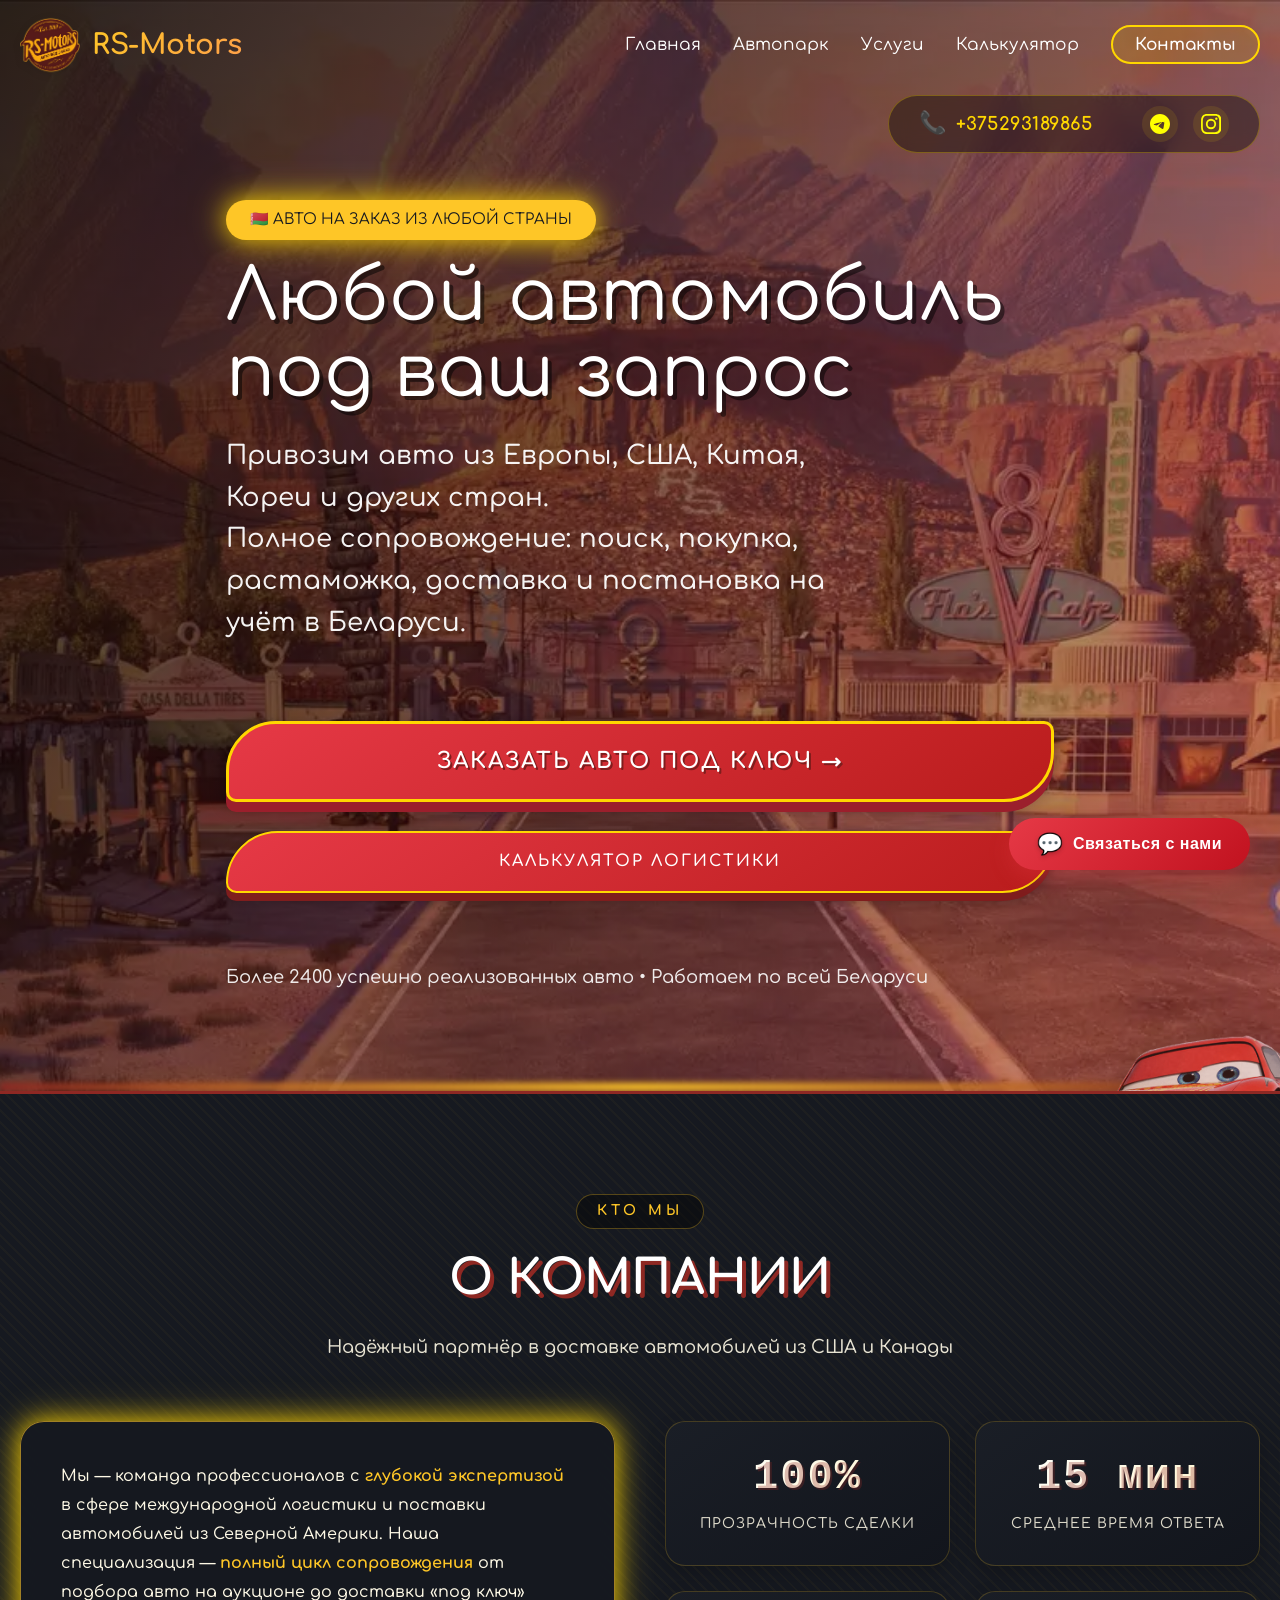
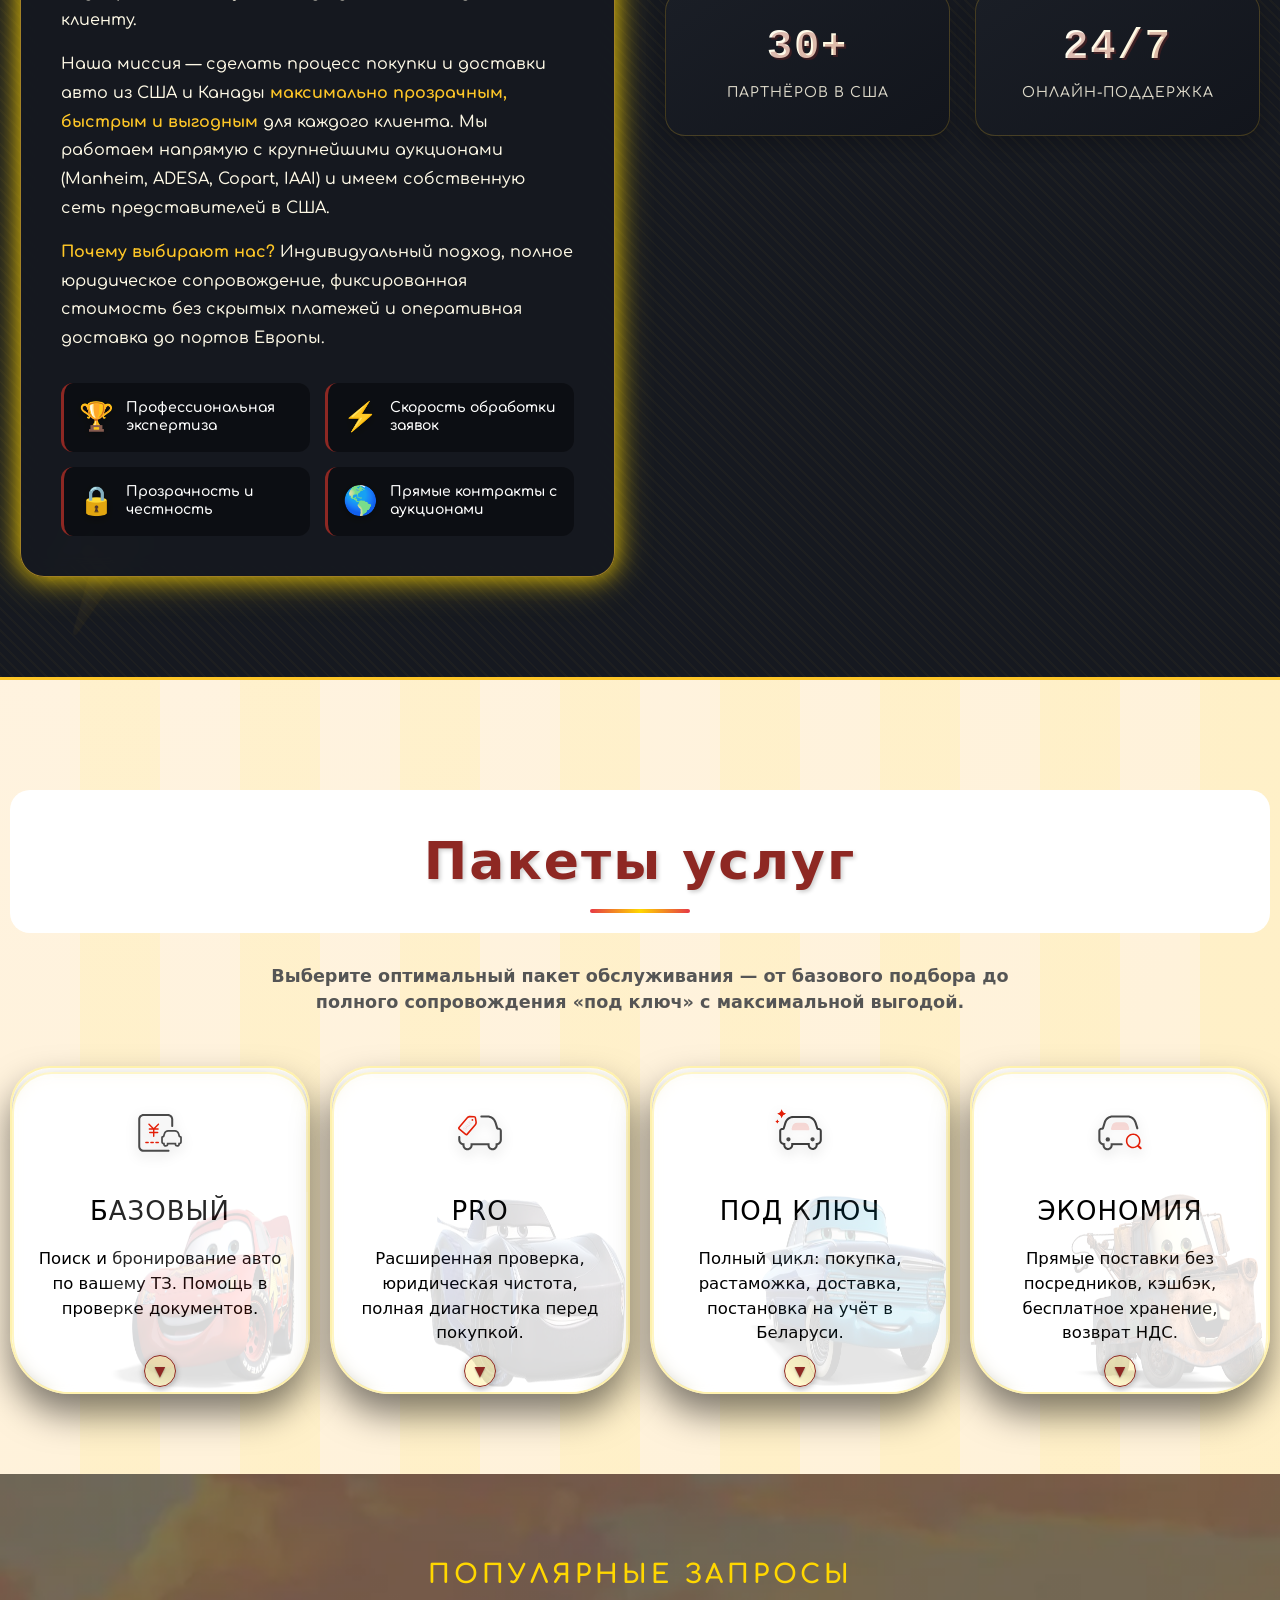
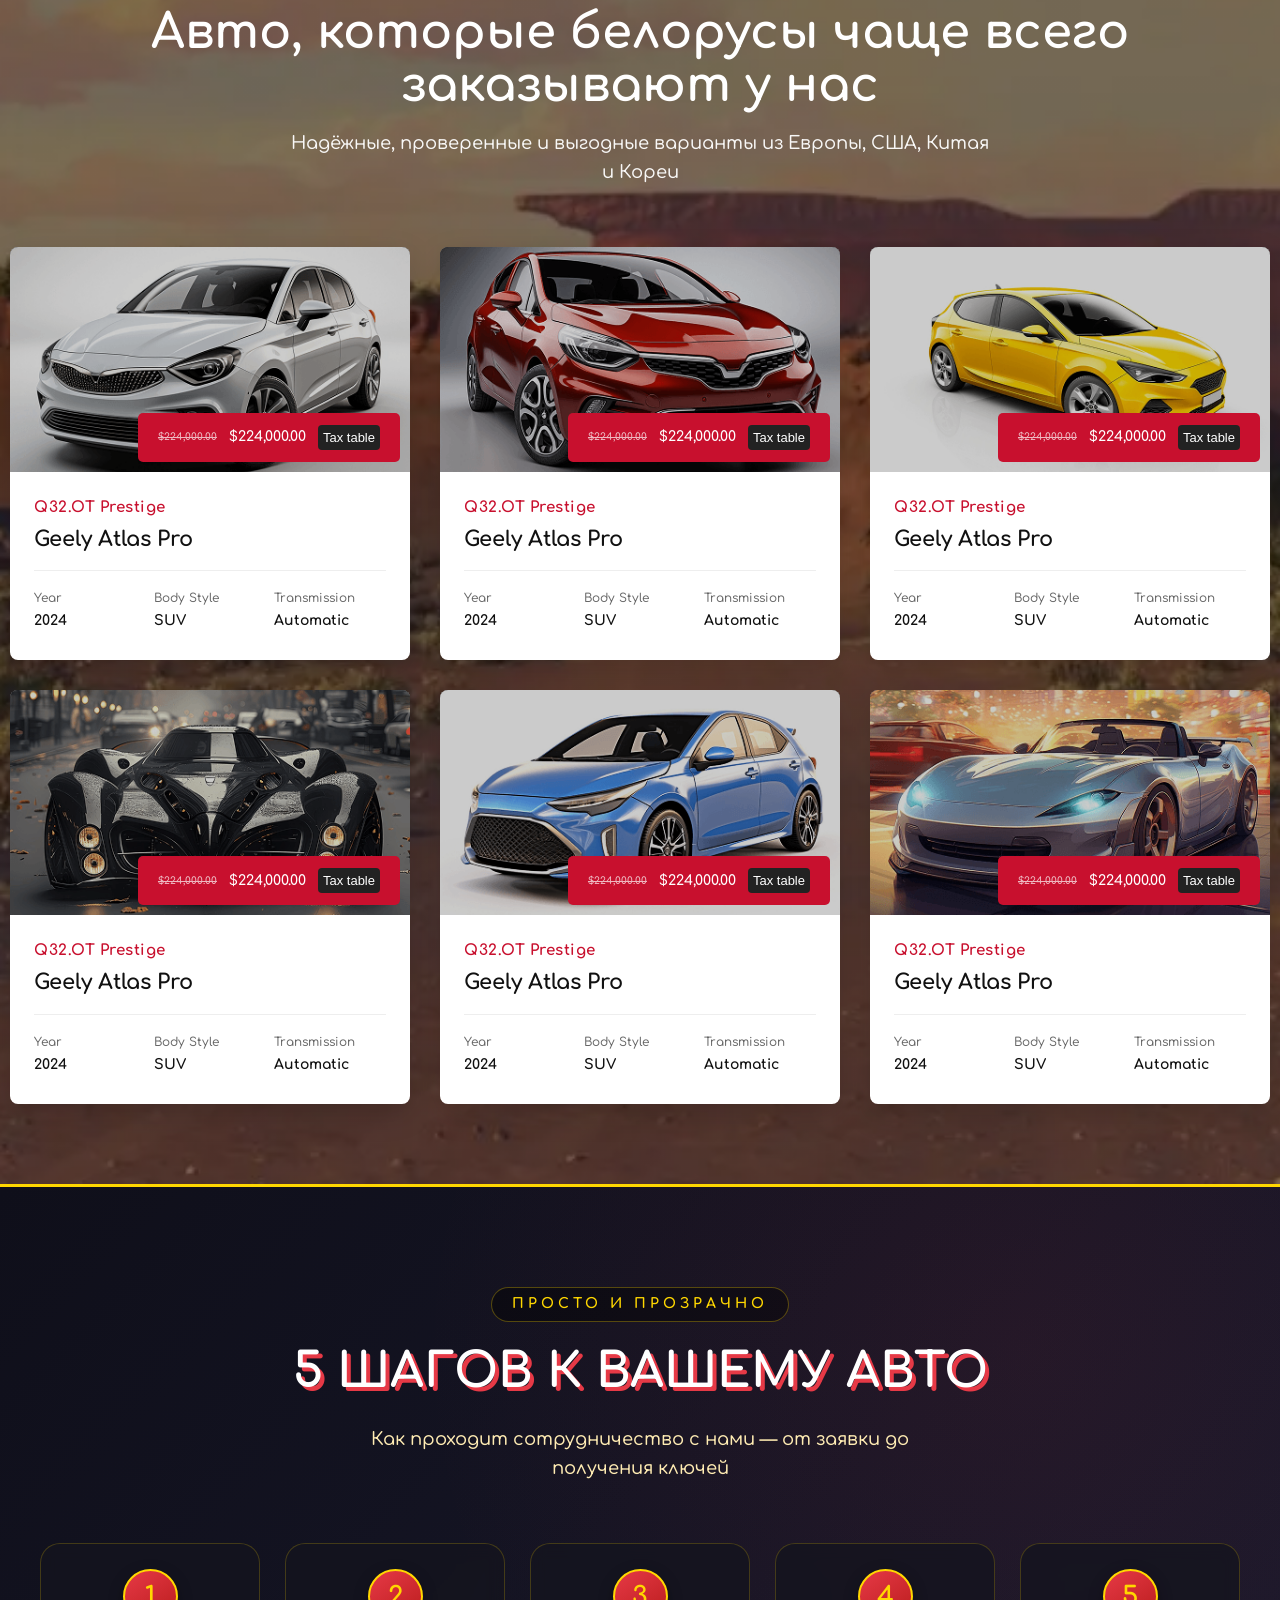
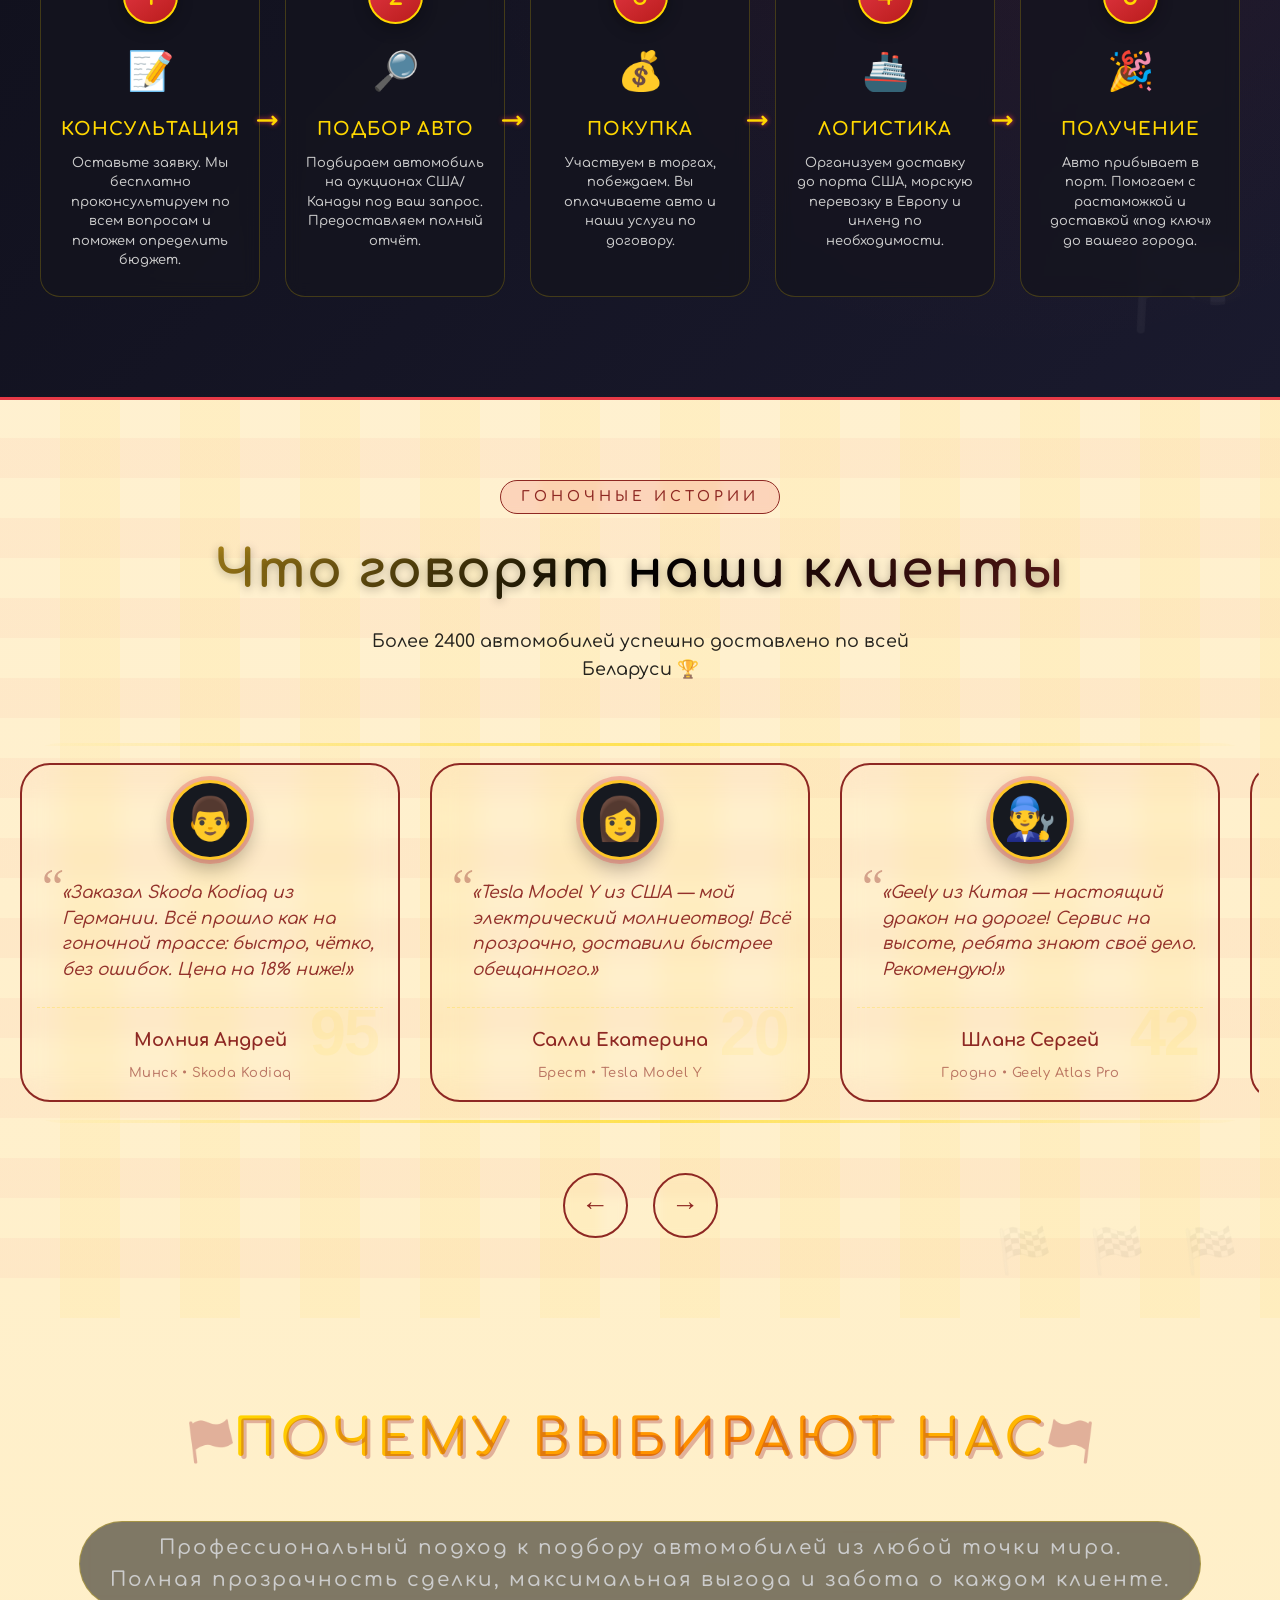
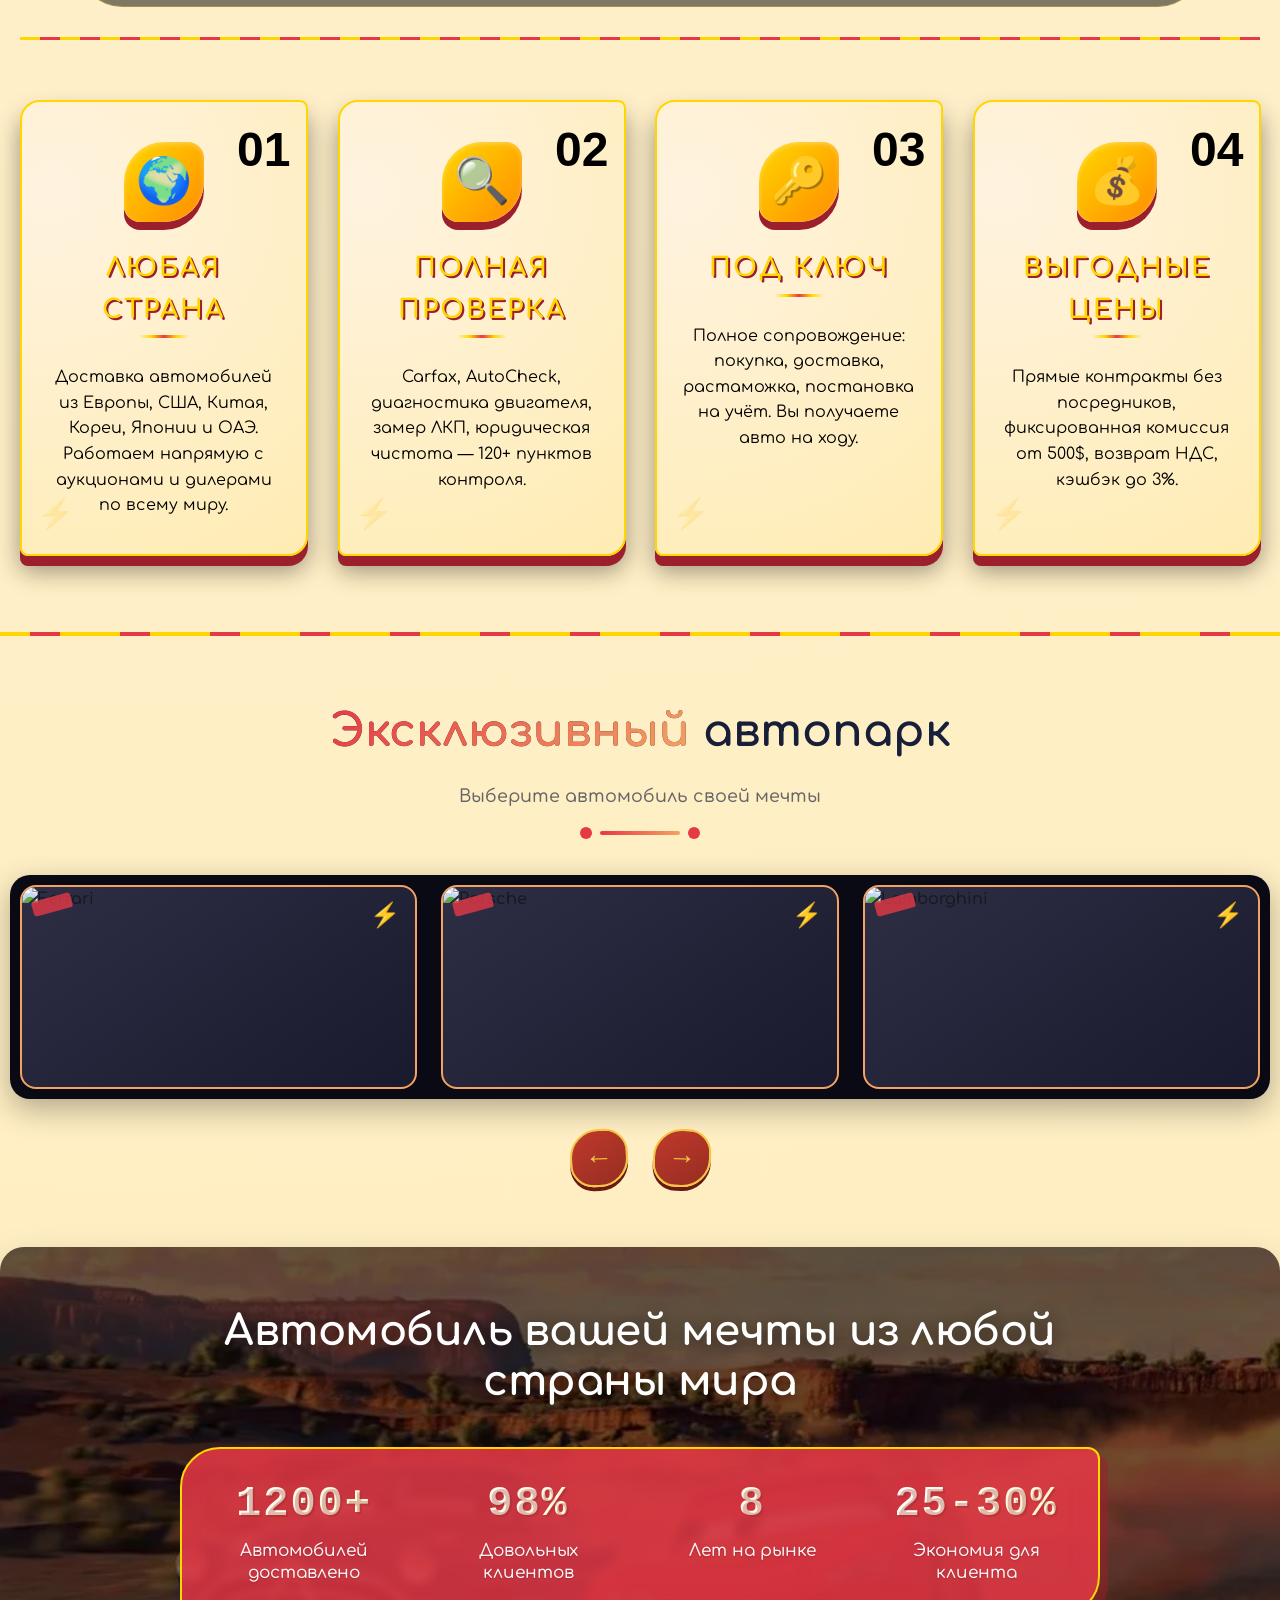
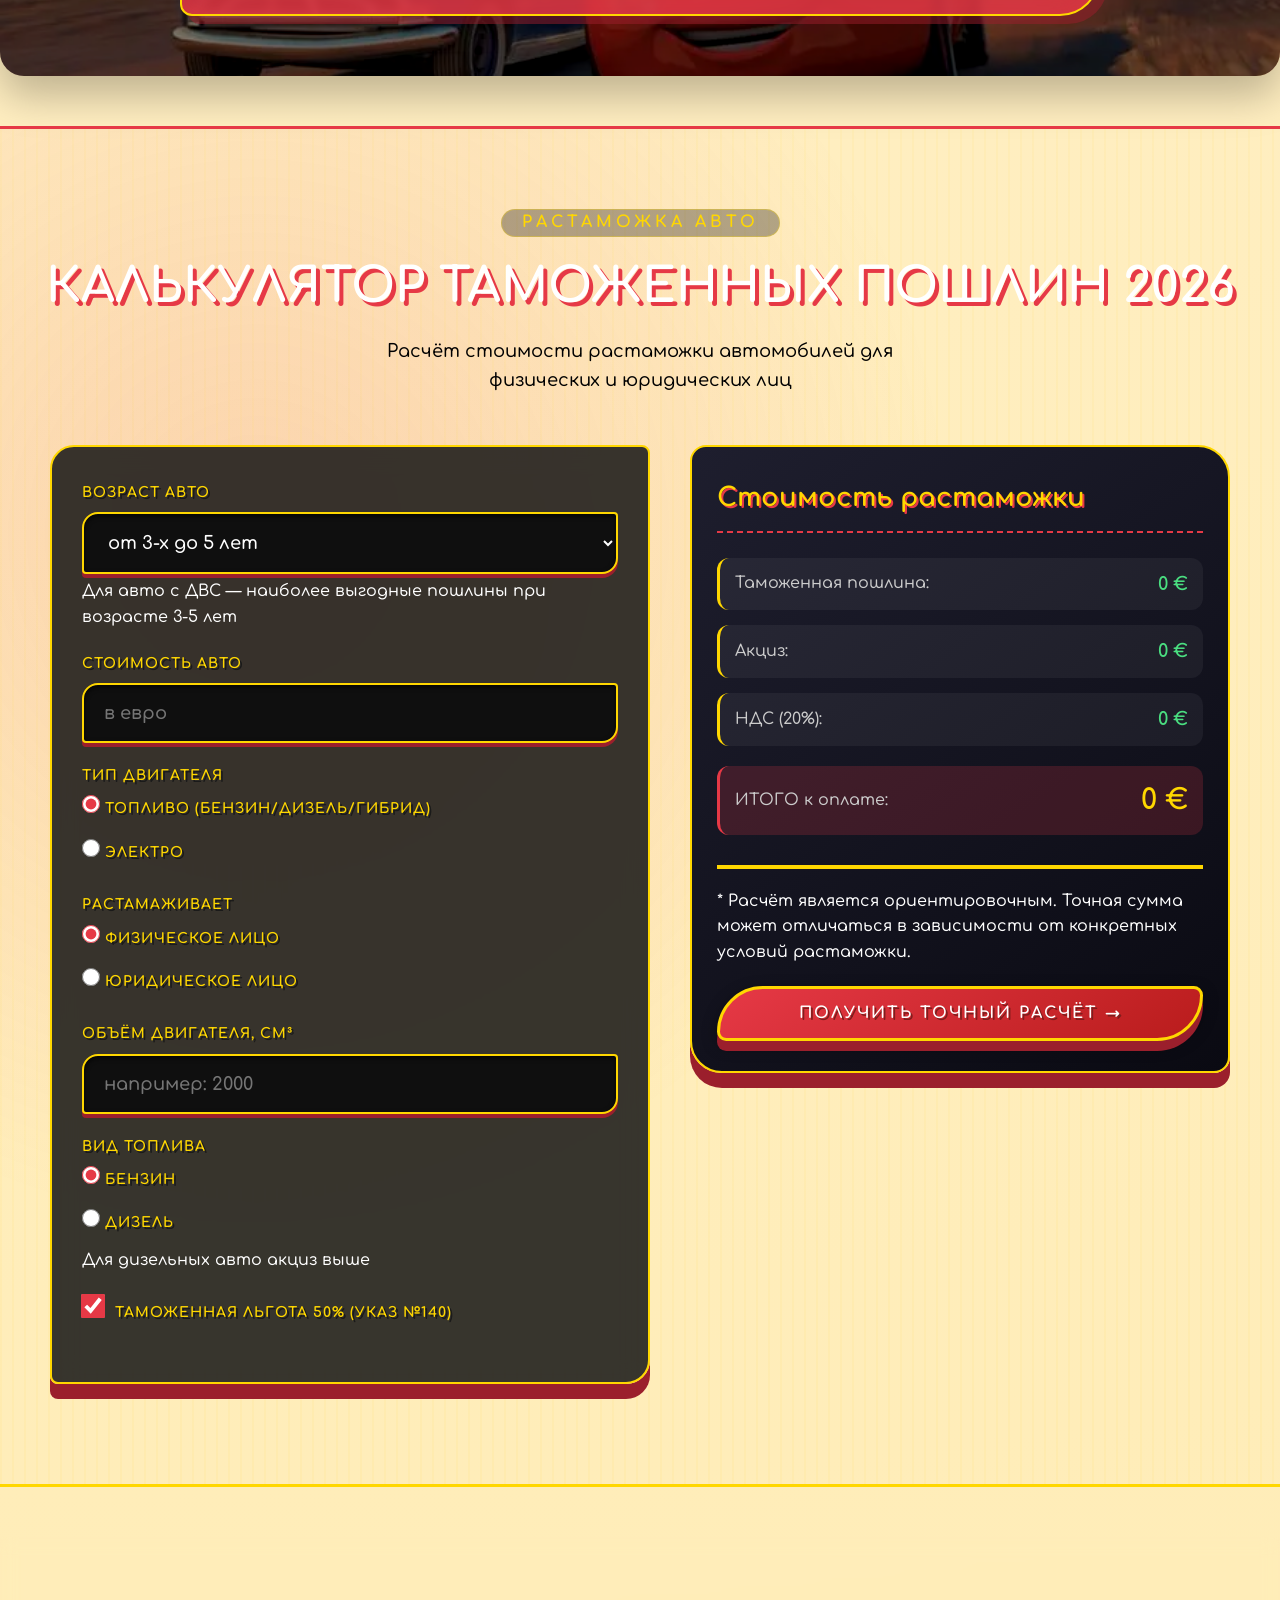
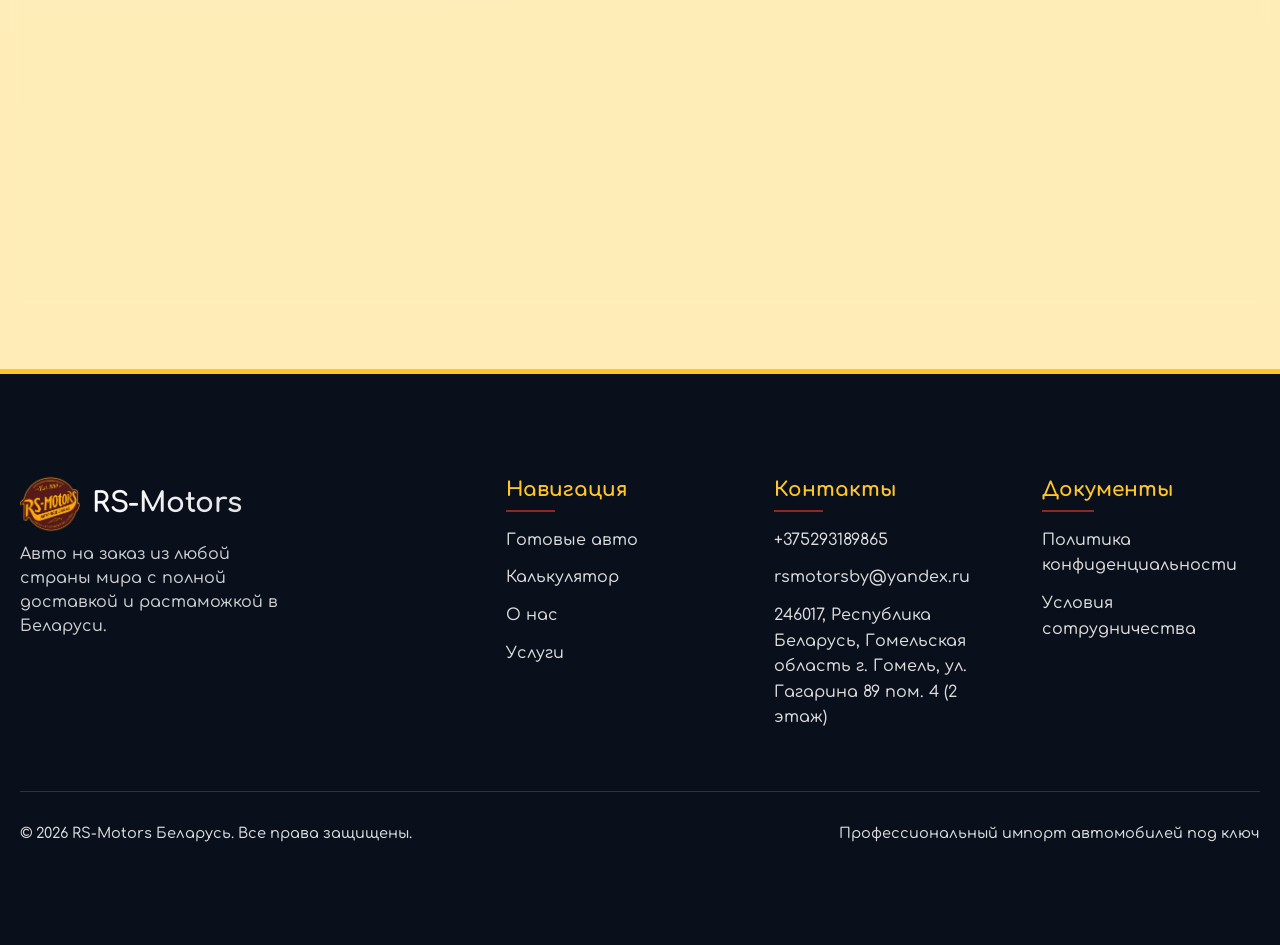
==== index.html @ 19ef6d8e "upload .html upload .html" ====
<!DOCTYPE html>
<html lang="ru">
  <head>
    <meta charset="UTF-8" />
    <meta name="viewport" content="width=device-width, initial-scale=1.0" />
    <meta
      name="description"
      content="RS-Motors — авто на заказ из Европы, США, Китая и Кореи. Любые модели и комплектации под ключ в Беларуси. Растаможка, доставка, честные цены."
    />
    <meta
      name="keywords"
      content="авто на заказ Беларусь, купить авто из Европы, авто из США в Минске, растаможка авто РБ, новые авто под заказ, Geely, Skoda, Tesla, BMW, Mercedes, доставка авто Беларусь"
    />
    <meta name="robots" content="index, follow" />
    <meta
      property="og:title"
      content="RS-Motors — Авто на заказ из любой страны • Беларусь"
    />
    <meta
      property="og:description"
      content="Подберём и привезём любой автомобиль под ключ. Европа, США, Китай, Корея. Полное сопровождение: поиск, покупка, растаможка, доставка по всей Беларуси."
    />
    <meta property="og:type" content="website" />
    <meta name="color-scheme" content="only light" />
    <link type="image/x-icon" href="image/favicon.ico" rel="icon" />

    <!-- ШРИФТЫ -->
    <link rel="preconnect" href="https://fonts.googleapis.com" />
    <link rel="preconnect" href="https://fonts.gstatic.com" crossorigin />
    <!-- Асинхронная загрузка шрифтов -->
    <link
      href="https://fonts.googleapis.com/css2?family=Comfortaa:wght@300;400;500;600;700&display=swap"
      rel="stylesheet"
      media="print"
      onload="this.media='all'; this.onload=null;"
    />
    <noscript>
      <link
        href="https://fonts.googleapis.com/css2?family=Comfortaa:wght@300;400;500;600;700&display=swap"
        rel="stylesheet"
      />
    </noscript>

    <!-- Preload критических изображений -->
    <link rel="preload" as="image" href="image/bg1.webp" fetchpriority="high" />
    <link
      rel="preload"
      as="image"
      href="image/multi-car.png"
      fetchpriority="high"
    />

    <link rel="stylesheet" href="style.css" />

    <title>RS-Motors — Авто на заказ из Европы, США, Китая • Беларусь</title>
  </head>
  <body>
    <!-- ==================== HEADER ==================== -->
    <header class="home-header">
      <div class="home-header__container">
        <!-- Верхняя строка: логотип слева, бургер справа -->
        <div class="home-header-top">
          <a href="index.html" class="home-logo">
            <img src="image/logo.png" alt="logo" />
            <span class="home-logo__text">RS-Motors</span>
          </a>
          <div
            class="home-burger"
            id="home-burger-toggle"
            aria-label="Открыть меню"
            role="button"
          >
            <span class="home-burger__line"></span>
            <span class="home-burger__line"></span>
            <span class="home-burger__line"></span>
          </div>
          <!-- Навигация (мобильное меню) -->
          <nav class="home-nav" id="home-nav-menu">
            <ul class="home-nav__list">
              <li><a href="index.html" class="home-nav__link">Главная</a></li>
              <li>
                <a href="index.html#inventory" class="home-nav__link"
                  >Автопарк</a
                >
              </li>
              <li>
                <a href="index.html#service" class="home-nav__link">Услуги</a>
              </li>
              <li>
                <a href="index.html#calculator" class="home-nav__link"
                  >Калькулятор</a
                >
              </li>
              <li>
                <a href="index.html#contact" class="home-nav__link">Контакты</a>
              </li>
            </ul>
            <!-- Мобильная версия контактов (дублируется внутри меню) -->
            <div class="mobile-contacts-block" style="display: none"></div>
          </nav>
        </div>

        <!-- Блок контактов снизу по центру (на мобилках) -->
        <div class="header-contacts">
          <a href="tel:+375293189865" class="contact-phone">
            <span class="phone-icon">📞</span>
            <span class="phone-number">+375293189865</span>
          </a>
          <div class="contacts-divider"></div>
          <div class="social-links">
            <a
              href="https://t.me/rsmotorsinfo"
              target="_blank"
              class="social-icon-link"
            >
              <svg
                class="social-icon"
                width="20"
                height="20"
                viewBox="0 0 24 24"
                fill="none"
                xmlns="http://www.w3.org/2000/svg"
              >
                <path
                  d="M12 0C5.373 0 0 5.373 0 12s5.373 12 12 12 12-5.373 12-12S18.627 0 12 0zm5.562 8.161c-.18 1.897-.962 6.502-1.359 8.627-.168.9-.5 1.201-.82 1.23-.697.065-1.226-.461-1.901-.904-1.056-.694-1.653-1.126-2.678-1.804-1.185-.784-.417-1.215.259-1.92.177-.184 3.248-2.977 3.307-3.23.007-.032.014-.15-.056-.213-.07-.063-.174-.041-.249-.024-.106.024-1.793 1.14-5.062 3.345-.479.329-.913.489-1.302.48-.428-.009-1.252-.242-1.865-.441-.751-.244-1.349-.373-1.297-.787.027-.216.324-.437.891-.663 1.733-.755 4.532-1.567 7.363-2.103 2.355-.445 3.163-.28 3.7.021.436.244.566.675.517 1.111z"
                  fill="yellow"
                />
              </svg>
            </a>
            <a
              href="https://www.instagram.com/rsmotors.by?igsh=MTBqbjR6OTczYzV2aw=="
              target="_blank"
              class="social-icon-link"
            >
              <svg
                class="social-icon"
                width="20"
                height="20"
                viewBox="0 0 24 24"
                fill="none"
                xmlns="http://www.w3.org/2000/svg"
              >
                <path
                  d="M12 2.163c3.204 0 3.584.012 4.85.07 1.366.062 2.633.336 3.608 1.311.975.975 1.249 2.242 1.311 3.608.058 1.266.07 1.646.07 4.85s-.012 3.584-.07 4.85c-.062 1.366-.336 2.633-1.311 3.608-.975.975-2.242 1.249-3.608 1.311-1.266.058-1.646.07-4.85.07s-3.584-.012-4.85-.07c-1.366-.062-2.633-.336-3.608-1.311-.975-.975-1.249-2.242-1.311-3.608-.058-1.266-.07-1.646-.07-4.85s.012-3.584.07-4.85c.062-1.366.336-2.633 1.311-3.608.975-.975 2.242-1.249 3.608-1.311 1.266-.058 1.646-.07 4.85-.07zM12 0C8.741 0 8.332.014 7.052.072 5.197.157 3.548.588 2.197 1.939.646 3.49.214 5.396.13 7.502.072 8.782.058 9.191.058 12s.014 3.218.072 4.498c.084 2.106.516 4.012 2.067 5.563 1.649 1.649 3.553 2.081 5.659 2.165 1.28.058 1.689.072 4.502.072s3.222-.014 4.502-.072c2.106-.084 4.01-.516 5.559-2.067 1.649-1.649 2.081-3.553 2.165-5.659.058-1.28.072-1.689.072-4.502s-.014-3.222-.072-4.502c-.084-2.106-.516-4.01-2.067-5.559C21.009.645 19.105.213 16.999.129 15.719.071 15.31.057 12.001.057zM12 5.838a6.162 6.162 0 100 12.324 6.162 6.162 0 000-12.324zM12 16a4 4 0 110-8 4 4 0 010 8zm6.406-11.845a1.44 1.44 0 100 2.881 1.44 1.44 0 000-2.881z"
                  fill="yellow"
                />
              </svg>
            </a>
          </div>
        </div>
      </div>
    </header>

    <main>
      <!-- ==================== HERO ==================== -->
      <section class="home-hero">
        <div class="home-hero__container">
          <div class="home-hero__badge">🇧🇾 АВТО НА ЗАКАЗ ИЗ ЛЮБОЙ СТРАНЫ</div>
          <h1 class="home-hero__title">Любой автомобиль<br />под ваш запрос</h1>
          <p class="home-hero__subtitle">
            Привозим авто из Европы, США, Китая, Кореи и других стран.<br />
            Полное сопровождение: поиск, покупка, растаможка, доставка и
            постановка на учёт в Беларуси.
          </p>
          <a href="/#contact" class="home-hero__cta">
            ЗАКАЗАТЬ АВТО ПОД КЛЮЧ
            <span>→</span>
          </a>
          <a href="calc.html" class="calculator-link-btn">
            <span class="btn-text">КАЛЬКУЛЯТОР ЛОГИСТИКИ</span>
          </a>
          <p class="home-hero__note">
            Более 2400 успешно реализованных авто • Работаем по всей Беларуси
          </p>
        </div>

        <!-- Картинка с машинками в правом нижнем углу -->
        <img
          loading="lazy"
          src="image/multi-car.png"
          alt="Автомобили под заказ"
          class="home-hero__car-image"
        />
      </section>

      <!-- ==================== СЕКЦИЯ "О НАС" ==================== -->
      <section class="about-section">
        <div class="about__container">
          <div class="about__header">
            <div class="about__pretitle">КТО МЫ</div>
            <h2>О компании</h2>
            <p>Надёжный партнёр в доставке автомобилей из США и Канады</p>
          </div>

          <div class="about__grid">
            <div class="about__content">
              <div class="about__text">
                <p>
                  Мы — команда профессионалов с
                  <strong>глубокой экспертизой</strong> в сфере международной
                  логистики и поставки автомобилей из Северной Америки. Наша
                  специализация — <strong>полный цикл сопровождения</strong> от
                  подбора авто на аукционе до доставки «под ключ» клиенту.
                </p>
                <p>
                  Наша миссия — сделать процесс покупки и доставки авто из США и
                  Канады
                  <strong>максимально прозрачным, быстрым и выгодным</strong>
                  для каждого клиента. Мы работаем напрямую с крупнейшими
                  аукционами (Manheim, ADESA, Copart, IAAI) и имеем собственную
                  сеть представителей в США.
                </p>
                <p>
                  <strong>Почему выбирают нас?</strong> Индивидуальный подход,
                  полное юридическое сопровождение, фиксированная стоимость без
                  скрытых платежей и оперативная доставка до портов Европы.
                </p>
              </div>
              <div class="about__features">
                <div class="feature-item">
                  <span class="feature-icon">🏆</span>
                  <span class="feature-text">Профессиональная экспертиза</span>
                </div>
                <div class="feature-item">
                  <span class="feature-icon">⚡</span>
                  <span class="feature-text">Скорость обработки заявок</span>
                </div>
                <div class="feature-item">
                  <span class="feature-icon">🔒</span>
                  <span class="feature-text">Прозрачность и честность</span>
                </div>
                <div class="feature-item">
                  <span class="feature-icon">🌎</span>
                  <span class="feature-text"
                    >Прямые контракты с аукционами</span
                  >
                </div>
              </div>
            </div>

            <div class="about__stats">
              <div class="stat-card">
                <div class="stat-number">100%</div>
                <div class="stat-label">Прозрачность сделки</div>
              </div>
              <div class="stat-card">
                <div class="stat-number">15 мин</div>
                <div class="stat-label">Среднее время ответа</div>
              </div>
              <div class="stat-card">
                <div class="stat-number">30+</div>
                <div class="stat-label">Партнёров в США</div>
              </div>
              <div class="stat-card">
                <div class="stat-number">24/7</div>
                <div class="stat-label">Онлайн-поддержка</div>
              </div>
            </div>
          </div>
        </div>
      </section>

      <!-- ==================== WHY (SERVICES) - Аккордеон ==================== -->
      <section class="home-why" id="services">
        <div class="home-why__container">
          <h2 class="home-why__heading">
            <span>Пакеты услуг</span>
          </h2>
          <p class="home-why__subtitle">
            Выберите оптимальный пакет обслуживания — от базового подбора до
            полного сопровождения «под ключ» с максимальной выгодой.
          </p>

          <div class="home-why__grid">
            <!-- ПАКЕТ 1: Базовый -->
            <div class="home-why__item" data-tab="tab1">
              <img
                loading="lazy"
                src="image/icon1.svg"
                alt="icon picture"
                class="home-why__icon"
              />
              <h3 class="home-why__title">Базовый</h3>
              <p class="home-why__preview">
                Поиск и бронирование авто по вашему ТЗ. Помощь в проверке
                документов.
              </p>
              <img
                loading="lazy"
                src="image/item1.webp"
                alt=""
                class="home-why__corner-image"
                aria-hidden="true"
              />

              <!-- СТРЕЛОЧКА-ИНДИКАТОР -->
              <div class="accordion-arrow"></div>

              <div class="home-why__item-content">
                <h4>Что входит в пакет «Базовый»</h4>
                <ul class="home-why__item-list">
                  <li>
                    🔎 Поиск автомобиля по вашим критериям (марка, год, бюджет)
                  </li>
                  <li>
                    📄 Проверка базовых документов и VIN на юридическую чистоту
                  </li>
                  <li>
                    🌍 Подбор вариантов из Европы, США, Китая, Кореи, Японии
                  </li>
                  <li>📊 Сравнение цен и условий у проверенных поставщиков</li>
                  <li>
                    📞 Консультация по таможенным платежам (предварительный
                    расчёт)
                  </li>
                </ul>
                <p class="home-why__item-note">
                  * Пакет подходит для самостоятельной покупки с нашей
                  информационной поддержкой.
                </p>
              </div>
            </div>

            <!-- ПАКЕТ 2: PRO -->
            <div class="home-why__item" data-tab="tab2">
              <img
                loading="lazy"
                src="image/icon2.svg"
                alt="icon picture"
                class="home-why__icon"
              />
              <h3 class="home-why__title">PRO</h3>
              <p class="home-why__preview">
                Расширенная проверка, юридическая чистота, полная диагностика
                перед покупкой.
              </p>
              <img
                loading="lazy"
                src="image/item2.webp"
                alt=""
                class="home-why__corner-image"
                aria-hidden="true"
              />

              <div class="accordion-arrow"></div>

              <div class="home-why__item-content">
                <h4>Что входит в пакет «PRO»</h4>
                <ul class="home-why__item-list">
                  <li>📑 Полный отчёт Carfax / AutoCheck (США, Канада)</li>
                  <li>
                    ⚖️ Проверка на залоги, аресты, ограничения в Беларуси и РФ
                  </li>
                  <li>
                    🛠️ Диагностика двигателя, КПП, ходовой части (фото/видео)
                  </li>
                  <li>
                    🎨 Замер толщины ЛКП — выявление окрашенных элементов и ДТП
                  </li>
                  <li>📋 Юридическое сопровождение сделки с продавцом</li>
                </ul>
                <p class="home-why__item-note">
                  * Рекомендуем для приобретения авто с пробегом из США и
                  Европы.
                </p>
              </div>
            </div>

            <!-- ПАКЕТ 3: Под ключ -->
            <div class="home-why__item" data-tab="tab3">
              <img
                loading="lazy"
                src="image/icon3.svg"
                alt="icon picture"
                class="home-why__icon"
              />
              <h3 class="home-why__title">Под ключ</h3>
              <p class="home-why__preview">
                Полный цикл: покупка, растаможка, доставка, постановка на учёт в
                Беларуси.
              </p>
              <img
                loading="lazy"
                src="image/item3.webp"
                alt=""
                class="home-why__corner-image"
                aria-hidden="true"
              />

              <div class="accordion-arrow"></div>

              <div class="home-why__item-content">
                <h4>Что входит в пакет «Под ключ»</h4>
                <ul class="home-why__item-list">
                  <li>
                    🚢 Организация доставки автовозом или контейнером до
                    Беларуси
                  </li>
                  <li>
                    📋 Полное таможенное оформление (СБКТС, ЭПТС, утильсбор)
                  </li>
                  <li>🏢 Постановка на учёт в ГАИ с нашим представителем</li>
                  <li>🔧 Установка кнопки ЭРА-ГЛОНАСС (при необходимости)</li>
                  <li>
                    📦 Страхование авто на время перевозки (КАСКО на транзит)
                  </li>
                </ul>
                <p class="home-why__item-note">
                  * Вы получаете автомобиль на ходу с чистыми документами —
                  полный «white glove» сервис.
                </p>
              </div>
            </div>

            <!-- ПАКЕТ 4: Максимальная экономия -->
            <div class="home-why__item" data-tab="tab4">
              <img
                loading="lazy"
                src="image/icon4.svg"
                alt="icon picture"
                class="home-why__icon"
              />
              <h3 class="home-why__title">Экономия</h3>
              <p class="home-why__preview">
                Прямые поставки без посредников, кэшбэк, бесплатное хранение,
                возврат НДС.
              </p>
              <img
                loading="lazy"
                src="image/item4.webp"
                alt=""
                class="home-why__corner-image"
                aria-hidden="true"
              />

              <div class="accordion-arrow"></div>

              <div class="home-why__item-content">
                <h4>Пакет «Максимальная экономия»</h4>
                <ul class="home-why__item-list">
                  <li>
                    💰 Прямые контракты с продавцами — без посреднических
                    наценок
                  </li>
                  <li>
                    💰 Фиксированная комиссия от 500 $ — никаких скрытых
                    процентов
                  </li>
                  <li>
                    💰 Оптимизация таможенных платежей (правильный код ТН ВЭД)
                  </li>
                  <li>
                    💰 Возврат НДС для юридических лиц и ИП (до 20% от
                    стоимости)
                  </li>
                  <li>
                    💰 Бесплатное хранение на складах в Европе и США до 30 дней
                  </li>
                </ul>
                <p class="home-why__item-note">
                  * Экономия достигает 30% по сравнению с покупкой у локальных
                  перекупщиков.
                </p>
              </div>
            </div>
          </div>
        </div>
      </section>

      <!-- ==================== FEATURED (INVENTORY) ==================== -->
      <section class="home-featured" id="inventory">
        <div class="home-featured__container">
          <div class="home-featured__header">
            <div class="home-featured__pretitle">ПОПУЛЯРНЫЕ ЗАПРОСЫ</div>
            <h2 class="home-featured__title">
              Авто, которые белорусы чаще всего заказывают у нас
            </h2>
            <p class="home-featured__subtitle">
              Надёжные, проверенные и выгодные варианты из Европы, США, Китая и
              Кореи
            </p>
          </div>

          <div class="home-featured__grid">
            <!-- Карточка 1 -->
            <div class="home-featured__card">
              <div class="home-featured__card-image-wrapper">
                <img
                  loading="lazy"
                  src="image/car1.png"
                  alt="Geely Atlas Pro"
                  loading="lazy"
                />
                <div class="price-badge">
                  <span class="old-price">$224,000.00</span>
                  <span class="current-price">$224,000.00</span>
                  <button class="tax-btn">Tax table</button>
                </div>
              </div>

              <div class="home-featured__card-content">
                <div class="model-code">Q32.OT Prestige</div>
                <h3 class="home-featured__card-title">Geely Atlas Pro</h3>
                <div class="specs">
                  <div class="spec-item">
                    <span class="spec-label">Year</span>
                    <span class="spec-value">2024</span>
                  </div>
                  <div class="spec-item">
                    <span class="spec-label">Body Style</span>
                    <span class="spec-value">SUV</span>
                  </div>
                  <div class="spec-item">
                    <span class="spec-label">Transmission</span>
                    <span class="spec-value">Automatic</span>
                  </div>
                </div>
              </div>
            </div>
            <!-- Карточка 2 -->
            <div class="home-featured__card">
              <div class="home-featured__card-image-wrapper">
                <img
                  loading="lazy"
                  src="image/car2.png"
                  alt="Geely Atlas Pro"
                  loading="lazy"
                />
                <div class="price-badge">
                  <span class="old-price">$224,000.00</span>
                  <span class="current-price">$224,000.00</span>
                  <button class="tax-btn">Tax table</button>
                </div>
              </div>

              <div class="home-featured__card-content">
                <div class="model-code">Q32.OT Prestige</div>
                <h3 class="home-featured__card-title">Geely Atlas Pro</h3>
                <div class="specs">
                  <div class="spec-item">
                    <span class="spec-label">Year</span>
                    <span class="spec-value">2024</span>
                  </div>
                  <div class="spec-item">
                    <span class="spec-label">Body Style</span>
                    <span class="spec-value">SUV</span>
                  </div>
                  <div class="spec-item">
                    <span class="spec-label">Transmission</span>
                    <span class="spec-value">Automatic</span>
                  </div>
                </div>
              </div>
            </div>
            <!-- Карточка 3 -->
            <div class="home-featured__card">
              <div class="home-featured__card-image-wrapper">
                <img
                  loading="lazy"
                  src="image/car3.png"
                  alt="Geely Atlas Pro"
                  loading="lazy"
                />
                <div class="price-badge">
                  <span class="old-price">$224,000.00</span>
                  <span class="current-price">$224,000.00</span>
                  <button class="tax-btn">Tax table</button>
                </div>
              </div>

              <div class="home-featured__card-content">
                <div class="model-code">Q32.OT Prestige</div>
                <h3 class="home-featured__card-title">Geely Atlas Pro</h3>
                <div class="specs">
                  <div class="spec-item">
                    <span class="spec-label">Year</span>
                    <span class="spec-value">2024</span>
                  </div>
                  <div class="spec-item">
                    <span class="spec-label">Body Style</span>
                    <span class="spec-value">SUV</span>
                  </div>
                  <div class="spec-item">
                    <span class="spec-label">Transmission</span>
                    <span class="spec-value">Automatic</span>
                  </div>
                </div>
              </div>
            </div>
            <!-- Карточка 4 -->
            <div class="home-featured__card">
              <div class="home-featured__card-image-wrapper">
                <img
                  loading="lazy"
                  src="image/car4.png"
                  alt="Geely Atlas Pro"
                  loading="lazy"
                />
                <div class="price-badge">
                  <span class="old-price">$224,000.00</span>
                  <span class="current-price">$224,000.00</span>
                  <button class="tax-btn">Tax table</button>
                </div>
              </div>

              <div class="home-featured__card-content">
                <div class="model-code">Q32.OT Prestige</div>
                <h3 class="home-featured__card-title">Geely Atlas Pro</h3>
                <div class="specs">
                  <div class="spec-item">
                    <span class="spec-label">Year</span>
                    <span class="spec-value">2024</span>
                  </div>
                  <div class="spec-item">
                    <span class="spec-label">Body Style</span>
                    <span class="spec-value">SUV</span>
                  </div>
                  <div class="spec-item">
                    <span class="spec-label">Transmission</span>
                    <span class="spec-value">Automatic</span>
                  </div>
                </div>
              </div>
            </div>
            <!-- Карточка 5 -->
            <div class="home-featured__card">
              <div class="home-featured__card-image-wrapper">
                <img
                  loading="lazy"
                  src="image/car5.png"
                  alt="Geely Atlas Pro"
                  loading="lazy"
                />
                <div class="price-badge">
                  <span class="old-price">$224,000.00</span>
                  <span class="current-price">$224,000.00</span>
                  <button class="tax-btn">Tax table</button>
                </div>
              </div>

              <div class="home-featured__card-content">
                <div class="model-code">Q32.OT Prestige</div>
                <h3 class="home-featured__card-title">Geely Atlas Pro</h3>
                <div class="specs">
                  <div class="spec-item">
                    <span class="spec-label">Year</span>
                    <span class="spec-value">2024</span>
                  </div>
                  <div class="spec-item">
                    <span class="spec-label">Body Style</span>
                    <span class="spec-value">SUV</span>
                  </div>
                  <div class="spec-item">
                    <span class="spec-label">Transmission</span>
                    <span class="spec-value">Automatic</span>
                  </div>
                </div>
              </div>
            </div>
            <!-- Карточка 6 -->
            <div class="home-featured__card">
              <div class="home-featured__card-image-wrapper">
                <img
                  loading="lazy"
                  src="image/car6.png"
                  alt="Geely Atlas Pro"
                  loading="lazy"
                />
                <div class="price-badge">
                  <span class="old-price">$224,000.00</span>
                  <span class="current-price">$224,000.00</span>
                  <button class="tax-btn">Tax table</button>
                </div>
              </div>

              <div class="home-featured__card-content">
                <div class="model-code">Q32.OT Prestige</div>
                <h3 class="home-featured__card-title">Geely Atlas Pro</h3>
                <div class="specs">
                  <div class="spec-item">
                    <span class="spec-label">Year</span>
                    <span class="spec-value">2024</span>
                  </div>
                  <div class="spec-item">
                    <span class="spec-label">Body Style</span>
                    <span class="spec-value">SUV</span>
                  </div>
                  <div class="spec-item">
                    <span class="spec-label">Transmission</span>
                    <span class="spec-value">Automatic</span>
                  </div>
                </div>
              </div>
            </div>

            <!-- Повторите остальные 5 карточек аналогично, меняя только изображение, название и год -->
            <!-- ... -->
          </div>
        </div>
      </section>

      <!-- ==================== СЕКЦИЯ "ЭТАПЫ РАБОТЫ" ==================== -->
      <section class="steps-section">
        <div class="steps__container">
          <div class="steps__header">
            <div class="steps__pretitle">ПРОСТО И ПРОЗРАЧНО</div>
            <h2>5 шагов к вашему авто</h2>
            <p>
              Как проходит сотрудничество с нами — от заявки до получения ключей
            </p>
          </div>

          <div class="steps__grid">
            <!-- Шаг 1 -->
            <div class="step-card">
              <div class="step-number">1</div>
              <div class="step-icon">📝</div>
              <div class="step-title">Консультация</div>
              <div class="step-description">
                Оставьте заявку. Мы бесплатно проконсультируем по всем вопросам
                и поможем определить бюджет.
              </div>
            </div>

            <!-- Шаг 2 -->
            <div class="step-card">
              <div class="step-number">2</div>
              <div class="step-icon">🔎</div>
              <div class="step-title">Подбор авто</div>
              <div class="step-description">
                Подбираем автомобиль на аукционах США/Канады под ваш запрос.
                Предоставляем полный отчёт.
              </div>
            </div>

            <!-- Шаг 3 -->
            <div class="step-card">
              <div class="step-number">3</div>
              <div class="step-icon">💰</div>
              <div class="step-title">Покупка</div>
              <div class="step-description">
                Участвуем в торгах, побеждаем. Вы оплачиваете авто и наши услуги
                по договору.
              </div>
            </div>

            <!-- Шаг 4 -->
            <div class="step-card">
              <div class="step-number">4</div>
              <div class="step-icon">🚢</div>
              <div class="step-title">Логистика</div>
              <div class="step-description">
                Организуем доставку до порта США, морскую перевозку в Европу и
                инленд по необходимости.
              </div>
            </div>

            <!-- Шаг 5 -->
            <div class="step-card">
              <div class="step-number">5</div>
              <div class="step-icon">🎉</div>
              <div class="step-title">Получение</div>
              <div class="step-description">
                Авто прибывает в порт. Помогаем с растаможкой и доставкой «под
                ключ» до вашего города.
              </div>
            </div>
          </div>
        </div>
      </section>

      <!-- ==================== TESTIMONIALS ==================== -->
      <section class="home-testimonials">
        <div class="home-testimonials__container">
          <div class="home-testimonials__header">
            <div class="home-testimonials__pretitle">ГОНОЧНЫЕ ИСТОРИИ</div>
            <h2 class="home-testimonials__title">Что говорят наши клиенты</h2>
            <p class="home-testimonials__subtitle">
              Более 2400 автомобилей успешно доставлено по всей Беларуси 🏆
            </p>
          </div>

          <div class="home-testimonials__carousel-wrapper" id="carouselWrapper">
            <div class="home-testimonials__carousel" id="testimonialsCarousel">
              <!-- Карточка 1 -->
              <div class="home-testimonials__card" data-card="1">
                <div class="home-testimonials__avatar">
                  <div class="home-testimonials__avatar-circle">👨</div>
                </div>
                <div class="home-testimonials__quote">
                  «Заказал Skoda Kodiaq из Германии. Всё прошло как на гоночной
                  трассе: быстро, чётко, без ошибок. Цена на 18% ниже!»
                </div>
                <div class="home-testimonials__author">
                  <strong>Молния Андрей</strong>
                  <span>Минск • Skoda Kodiaq</span>
                </div>
              </div>

              <!-- Карточка 2 -->
              <div class="home-testimonials__card" data-card="2">
                <div class="home-testimonials__avatar">
                  <div class="home-testimonials__avatar-circle">👩</div>
                </div>
                <div class="home-testimonials__quote">
                  «Tesla Model Y из США — мой электрический молниеотвод! Всё
                  прозрачно, доставили быстрее обещанного.»
                </div>
                <div class="home-testimonials__author">
                  <strong>Салли Екатерина</strong>
                  <span>Брест • Tesla Model Y</span>
                </div>
              </div>

              <!-- Карточка 3 -->
              <div class="home-testimonials__card" data-card="3">
                <div class="home-testimonials__avatar">
                  <div class="home-testimonials__avatar-circle">👨‍🔧</div>
                </div>
                <div class="home-testimonials__quote">
                  «Geely из Китая — настоящий дракон на дороге! Сервис на
                  высоте, ребята знают своё дело. Рекомендую!»
                </div>
                <div class="home-testimonials__author">
                  <strong>Шланг Сергей</strong>
                  <span>Гродно • Geely Atlas Pro</span>
                </div>
              </div>

              <!-- Карточка 4 -->
              <div class="home-testimonials__card" data-card="4">
                <div class="home-testimonials__avatar">
                  <div class="home-testimonials__avatar-circle">👨‍🚀</div>
                </div>
                <div class="home-testimonials__quote">
                  «BMW X5 из Литвы — зверь на колёсах! Растаможили без проблем.
                  Тачка — огонь, сервис — ракета!»
                </div>
                <div class="home-testimonials__author">
                  <strong>Гвидо Дмитрий</strong>
                  <span>Могилёв • BMW X5</span>
                </div>
              </div>

              <!-- Карточка 5 -->
              <div class="home-testimonials__card" data-card="5">
                <div class="home-testimonials__avatar">
                  <div class="home-testimonials__avatar-circle">👩‍💼</div>
                </div>
                <div class="home-testimonials__quote">
                  «Hyundai Tucson из Кореи — мой корейский суперкар! Доставка за
                  4 недели? Легко! Спасибо команде!»
                </div>
                <div class="home-testimonials__author">
                  <strong>Крутая Ольга</strong>
                  <span>Витебск • Hyundai Tucson</span>
                </div>
              </div>

              <!-- Карточка 6 -->
              <div class="home-testimonials__card" data-card="6">
                <div class="home-testimonials__avatar">
                  <div class="home-testimonials__avatar-circle">👨‍💼</div>
                </div>
                <div class="home-testimonials__quote">
                  «Mercedes GLC из Германии — немецкий танк на трассе! Оформили
                  под ключ быстрее, чем я доехал до салона.»
                </div>
                <div class="home-testimonials__author">
                  <strong>Доктор Хадсон Виктор</strong>
                  <span>Гомель • Mercedes GLC</span>
                </div>
              </div>
            </div>
          </div>

          <div class="home-testimonials__controls">
            <button class="home-testimonials__btn" id="prevTestimonialBtn">
              ←
            </button>
            <button class="home-testimonials__btn" id="nextTestimonialBtn">
              →
            </button>
          </div>
        </div>
      </section>

      <!-- ==================== ПОЧЕМУ ВЫБИРАЮТ НАС ==================== -->
      <section class="why-choose" id="service">
        <div class="why-choose__container">
          <div class="why-choose__header">
            <h2 class="why-choose__title">Почему выбирают нас</h2>
            <p class="why-choose__subtitle">
              Профессиональный подход к подбору автомобилей из любой точки
              мира.<br />
              Полная прозрачность сделки, максимальная выгода и забота о каждом
              клиенте.
            </p>
            <div class="why-choose__racing-line"></div>
          </div>

          <div class="why-choose__grid">
            <!-- Карточка 1: Любая страна -->
            <div class="why-choose__card" data-number="01">
              <div class="why-choose__icon">🌍</div>
              <h3 class="why-choose__card-title">Любая страна</h3>
              <p class="why-choose__card-desc">
                Доставка автомобилей из Европы, США, Китая, Кореи, Японии и ОАЭ.
                Работаем напрямую с аукционами и дилерами по всему миру.
              </p>
              <div class="why-choose__card-stripe"></div>
            </div>

            <!-- Карточка 2: Полная проверка -->
            <div class="why-choose__card" data-number="02">
              <div class="why-choose__icon">🔍</div>
              <h3 class="why-choose__card-title">Полная проверка</h3>
              <p class="why-choose__card-desc">
                Carfax, AutoCheck, диагностика двигателя, замер ЛКП, юридическая
                чистота — 120+ пунктов контроля.
              </p>
              <div class="why-choose__card-stripe"></div>
            </div>

            <!-- Карточка 3: Под ключ -->
            <div class="why-choose__card" data-number="03">
              <div class="why-choose__icon">🔑</div>
              <h3 class="why-choose__card-title">Под ключ</h3>
              <p class="why-choose__card-desc">
                Полное сопровождение: покупка, доставка, растаможка, постановка
                на учёт. Вы получаете авто на ходу.
              </p>
              <div class="why-choose__card-stripe"></div>
            </div>

            <!-- Карточка 4: Выгодные цены -->
            <div class="why-choose__card" data-number="04">
              <div class="why-choose__icon">💰</div>
              <h3 class="why-choose__card-title">Выгодные цены</h3>
              <p class="why-choose__card-desc">
                Прямые контракты без посредников, фиксированная комиссия от
                500$, возврат НДС, кэшбэк до 3%.
              </p>
              <div class="why-choose__card-stripe"></div>
            </div>
          </div>
        </div>
      </section>

      <!-- ==================== RS-Motors CAR SLIDER ==================== -->
      <section class="illustration-cars">
        <div class="illustration-cars__header">
          <h2 class="illustration-cars__title">
            <span class="illustration-cars__title-accent">Эксклюзивный</span>
            автопарк
          </h2>
          <p class="illustration-cars__subtitle">
            Выберите автомобиль своей мечты
          </p>
          <div class="illustration-cars__decoration"></div>
        </div>

        <div class="illustration-cars__viewport">
          <div class="illustration-cars__track" id="illustrationTrack">
            <!-- Карточки с машинами (контент остаётся тем же) -->
            <div class="illustration-cars__slide">
              <img
                loading="lazy"
                src="https://images.unsplash.com/photo-1617788138017-80ad40651399?w=400&h=250&fit=crop"
                alt="Ferrari"
              />
            </div>
            <div class="illustration-cars__slide">
              <img
                loading="lazy"
                src="https://images.unsplash.com/photo-1503376780353-7e6692767b70?w=400&h=250&fit=crop"
                alt="Porsche"
              />
            </div>
            <div class="illustration-cars__slide">
              <img
                loading="lazy"
                src="https://images.unsplash.com/photo-1555215695-3004980ad54e?w=400&h=250&fit=crop"
                alt="Lamborghini"
              />
            </div>
            <div class="illustration-cars__slide">
              <img
                loading="lazy"
                src="https://images.unsplash.com/photo-1618843479313-40f8afb4b4d8?w=400&h=250&fit=crop"
                alt="Mercedes"
              />
            </div>
            <div class="illustration-cars__slide">
              <img
                loading="lazy"
                src="https://images.unsplash.com/photo-1606664515524-ed2f786a0bd6?w=400&h=250&fit=crop"
                alt="BMW"
              />
            </div>
            <div class="illustration-cars__slide">
              <img
                loading="lazy"
                src="https://images.unsplash.com/photo-1621135802920-133df287f89c?w=400&h=250&fit=crop"
                alt="Audi"
              />
            </div>
            <div class="illustration-cars__slide">
              <img
                loading="lazy"
                src="https://images.unsplash.com/photo-1584345604476-8ec5e12e42dd?w=400&h=250&fit=crop"
                alt="Tesla"
              />
            </div>
            <div class="illustration-cars__slide">
              <img
                loading="lazy"
                src="https://images.unsplash.com/photo-1580274455191-1c62238fa333?w=400&h=250&fit=crop"
                alt="Ford Mustang"
              />
            </div>
            <div class="illustration-cars__slide">
              <img
                loading="lazy"
                src="https://images.unsplash.com/photo-1603584173870-7e23c9123dce?w=400&h=250&fit=crop"
                alt="Chevrolet"
              />
            </div>
            <div class="illustration-cars__slide">
              <img
                loading="lazy"
                src="https://images.unsplash.com/photo-1592198084033-aade902d79a6?w=400&h=250&fit=crop"
                alt="Toyota Supra"
              />
            </div>
          </div>
        </div>

        <div class="illustration-cars__buttons">
          <button
            class="illustration-cars__btn illustration-cars__btn--prev"
            id="illustrationPrevBtn"
          >
            ←
          </button>
          <button
            class="illustration-cars__btn illustration-cars__btn--next"
            id="illustrationNextBtn"
          >
            →
          </button>
        </div>

        <div class="illustration-cars__dots" id="illustrationDots"></div>
      </section>

      <!-- ==================== PARALLAX 1 ==================== -->
      <section class="parallax-divider">
        <div class="parallax-bg parallax-bg--1"></div>

        <div class="parallax-overlay">
          <div class="parallax-content">
            <div class="parallax-divider__title">
              Автомобиль вашей мечты из любой страны мира
            </div>

            <!-- Новый блок статистики -->
            <div class="parallax-stats">
              <div class="stat-item">
                <div class="stat-number">1200+</div>
                <div class="stat-text">Автомобилей доставлено</div>
              </div>
              <div class="stat-item">
                <div class="stat-number">98%</div>
                <div class="stat-text">Довольных клиентов</div>
              </div>
              <div class="stat-item">
                <div class="stat-number">8</div>
                <div class="stat-text">Лет на рынке</div>
              </div>
              <div class="stat-item">
                <div class="stat-number">25-30%</div>
                <div class="stat-text">Экономия для клиента</div>
              </div>
            </div>
          </div>
        </div>
      </section>

      <!-- ==================== КАЛЬКУЛЯТОР ЛОГИСТИКИ АВТО ИЗ США/КАНАДЫ ==================== -->
      <!-- <section class="home-calculator" id="calculator">
        <div class="home-calculator__container">
          <div class="calculator-warning">
            <strong>Внимание!</strong> Все расчёты в калькуляторе являются
            <strong>ориентировочными</strong>.<br />
            Точная стоимость зависит от конкретного места стоянки, типа
            автомобиля, текущего курса валют и других факторов.<br />
            Для получения точного расчёта под ваш запрос — обратитесь к нашему
            специалисту.
          </div>

          <div class="home-calculator__header">
            <div class="home-featured__pretitle">РАССЧИТАЙТЕ СТОИМОСТЬ</div>
            <h2>Калькулятор доставки авто из США/Канады</h2>
            <p>
              Автоперевозка до портов Европы • Инленд по США • Расчёт за 15
              секунд
            </p>
          </div>

          <div class="home-calculator__grid">
            
            <div class="home-calculator__form">
              <div class="form-group">
                <label for="location">Место стоянки / Аукцион</label>
                <select id="location" class="form-control">
                  <option value="">-- Выберите город или аукцион --</option>
                </select>
                <span class="form-hint">Или начните вводить название</span>
              </div>

              <div class="form-group">
                <label for="carType">Тип автомобиля</label>
                <select id="carType" class="form-control">
                  <option value="sedan">Седан</option>
                  <option value="suv">SUV</option>
                </select>
              </div>

              <div class="form-group">
                <label for="port">Порт назначения в Европе</label>
                <select id="port" class="form-control">
                  <option value="klaipeda">Клайпеда (Литва)</option>
                  <option value="poti">Поти / Батуми (Грузия)</option>
                </select>
              </div>

              <div class="form-group checkbox-group-inline">
                <label class="checkbox-label">
                  <input type="checkbox" id="isHybrid" />
                  <span>Гибрид / Электромобиль</span>
                  <span class="checkbox-hint">(доп. сбор $150)</span>
                </label>
              </div>

              <p class="calculator-note">
                * Расчёт справочный. Точная сумма — после уточнения места
                стоянки и комплектации авто.
              </p>
            </div>

            <div class="home-calculator__result">
              <h3>Стоимость логистики</h3>
              <div
                class="result-breakdown"
                id="breakdown"
                aria-live="polite"
              ></div>
              <div class="result-footer">
                <strong>Итого к оплате:</strong>
                <div id="finalTotal" class="final-price" aria-live="polite">
                  — USD
                </div>
                <div
                  id="finalTotalBYN"
                  class="final-price-byn"
                  aria-live="polite"
                >
                  — BYN
                </div>
                <span class="rate-info">
                  * Все цены указаны в USD. Стоимость автовоза включена в
                  расчёт.
                </span>
                <span
                  id="oversizeWarning"
                  class="oversize-warning"
                  style="display: none"
                >
                  ⚠️ <strong>Внимание!</strong> Для оверсайз-автомобилей
                  (тяжёлые/большие) цена может существенно отличаться. Необходим
                  индивидуальный расчёт под каждое авто!
                </span>
              </div>
              <a href="/#contact" class="home-hero__cta home-calculator__cta"
                >ЗАКАЗАТЬ РАСЧЁТ ПОД ВАШЕ АВТО →</a
              >
            </div>
          </div>
        </div>
      </section> -->
      <!-- ==================== КАЛЬКУЛЯТОР ТАМОЖЕННЫХ ПОШЛИН ==================== -->
      <section class="customs-calculator" id="calculator">
        <div class="customs-calculator__container">
          <div class="customs-calculator__header">
            <div class="home-featured__pretitle">РАСТАМОЖКА АВТО</div>
            <h2>Калькулятор таможенных пошлин 2026</h2>
            <p>
              Расчёт стоимости растаможки автомобилей для физических и
              юридических лиц
            </p>
          </div>

          <div class="customs-calculator__grid">
            <!-- Форма калькулятора -->
            <div class="customs-calculator__form">
              <form id="customsForm" class="customs-form">
                <!-- Возраст авто -->
                <div class="form-group">
                  <label for="customsAge">Возраст авто</label>
                  <select id="customsAge" class="form-control">
                    <option value="0">менее 3-х лет</option>
                    <option value="1" selected>от 3-х до 5 лет</option>
                    <option value="2">более 5 лет</option>
                  </select>
                  <span class="form-hint"
                    >Для авто с ДВС — наиболее выгодные пошлины при возрасте 3-5
                    лет</span
                  >
                </div>

                <!-- Стоимость авто -->
                <div class="form-group">
                  <label for="customsPrice">Стоимость авто</label>
                  <input
                    type="number"
                    id="customsPrice"
                    class="form-control"
                    placeholder="в евро"
                    min="0"
                    step="100"
                  />
                </div>

                <!-- Тип двигателя -->
                <div class="form-group">
                  <label>Тип двигателя</label>
                  <div class="radio-group">
                    <label class="radio-label">
                      <input
                        type="radio"
                        name="engineType"
                        value="fuel"
                        checked
                      />
                      Топливо (бензин/дизель/гибрид)
                    </label>
                    <label class="radio-label">
                      <input type="radio" name="engineType" value="electric" />
                      Электро
                    </label>
                  </div>
                </div>

                <!-- Кто растамаживает -->
                <div class="form-group">
                  <label>Растамаживает</label>
                  <div class="radio-group">
                    <label class="radio-label">
                      <input
                        type="radio"
                        name="customsEntity"
                        value="person"
                        checked
                      />
                      Физическое лицо
                    </label>
                    <label class="radio-label">
                      <input type="radio" name="customsEntity" value="legal" />
                      Юридическое лицо
                    </label>
                  </div>
                </div>

                <!-- Объём двигателя (показывается для топливных авто) -->
                <div class="form-group" id="engineVolumeGroup">
                  <label for="customsVolume">Объём двигателя, см³</label>
                  <input
                    type="number"
                    id="customsVolume"
                    class="form-control"
                    placeholder="например: 2000"
                    min="0"
                    step="100"
                  />
                </div>

                <!-- Вид топлива (для топливных авто) -->
                <div class="form-group" id="fuelTypeGroup">
                  <label>Вид топлива</label>
                  <div class="radio-group">
                    <label class="radio-label">
                      <input
                        type="radio"
                        name="fuelType"
                        value="petrol"
                        checked
                      />
                      Бензин
                    </label>
                    <label class="radio-label">
                      <input type="radio" name="fuelType" value="diesel" />
                      Дизель
                    </label>
                  </div>
                  <span class="form-hint">Для дизельных авто акциз выше</span>
                </div>

                <!-- Таможенная льгота -->
                <div class="form-group">
                  <label class="checkbox-label">
                    <input type="checkbox" id="customsDiscount" checked />
                    Таможенная льгота 50% (Указ №140)
                  </label>
                </div>

                <!-- <button
                  type="button"
                  id="calculateCustomsBtn"
                  class="home-hero__cta customs-cta"
                >
                  РАССЧИТАТЬ ПОШЛИНУ →
                </button> -->
              </form>
            </div>

            <!-- Результат -->
            <div class="customs-calculator__result" id="customsResult">
              <h3>Стоимость растаможки</h3>
              <div class="result-items">
                <div class="result-row">
                  <span>Таможенная пошлина:</span>
                  <span id="dutyAmount" class="result-value">— €</span>
                </div>
                <div class="result-row">
                  <span>Акциз:</span>
                  <span id="exciseAmount" class="result-value">— €</span>
                </div>
                <div class="result-row">
                  <span>НДС (20%):</span>
                  <span id="vatAmount" class="result-value">— €</span>
                </div>
                <div class="result-row total-row">
                  <span>ИТОГО к оплате:</span>
                  <span id="totalCustoms" class="result-value total-price"
                    >— €</span
                  >
                </div>
              </div>
              <div class="result-footer">
                <span class="rate-info"
                  >* Расчёт является ориентировочным. Точная сумма может
                  отличаться в зависимости от конкретных условий
                  растаможки.</span
                >
              </div>
              <a href="/#contact" class="home-hero__cta customs-result-cta"
                >ПОЛУЧИТЬ ТОЧНЫЙ РАСЧЁТ →</a
              >
            </div>
          </div>
        </div>
      </section>

      <!-- Полезная информация -->
      <section class="calculator-info">
        <div class="calculator-info__container">
          <h3>Полезная информация</h3>
          <div class="info-grid">
            <div class="currency-widget">
              <strong>Курсы НБРБ:</strong>
              <div id="liveEur"></div>
            </div>
            <div>
              <strong>Для физлиц (легковые авто в личное пользование): </strong>
              до 3 лет: 624,92 руб. (было 544,5 руб.); старше 3 лет: 1282,02
              руб. (было 1089 руб.).
            </div>
            <div><strong>Таможенный сбор:</strong> 120 BYN (фиксировано)</div>
          </div>
          <p class="calculator-info__note">
            Официальные источники:
            <a href="https://customs.gov.by" target="_blank">Таможня РБ</a> •
            <a href="https://www.nbrb.by" target="_blank">Нацбанк РБ</a> •
            <a href="https://eec.eaeunion.org" target="_blank">ЕЭК</a>
          </p>
        </div>
      </section>
    </main>

    <!-- ==================== MODAL CONTACTS ==================== -->
    <div class="home-modal" id="contactModal">
      <div class="home-modal__overlay" id="modalOverlay"></div>
      <div class="home-modal__content">
        <button
          class="home-modal__close"
          id="modalClose"
          aria-label="Закрыть модальное окно"
        >
          ✕
        </button>
        <div class="home-modal__header">
          <h2>Связаться с нами</h2>
          <p>
            Мы готовы помочь с подбором автомобиля и ответить на все вопросы
          </p>
        </div>
        <div class="home-modal__body">
          <div class="home-modal__info">
            <div class="home-modal__item">
              <span class="home-modal__icon">📍</span>
              <div>
                <strong>Главный офис</strong><br />246017, Республика Беларусь,
                Гомельская область г. Гомель, ул. Гагарина 89 пом. 4 (2 этаж)
              </div>
            </div>
            <div class="home-modal__item">
              <span class="home-modal__icon">☎️</span>
              <div>
                <strong>Телефон</strong><br /><a href="tel:+375293189865"
                  >+375293189865</a
                >
              </div>
            </div>
            <div class="home-modal__item">
              <span class="home-modal__icon">✉️</span>
              <div>
                <strong>Email</strong><br /><a
                  href="mailto:rsmotorsby@yandex.ru"
                  >rsmotorsby@yandex.ru</a
                >
              </div>
            </div>
          </div>
          <div class="home-modal__note">
            <strong>Работаем по всей Беларуси</strong><br />
            Доставка и оформление в Минске, Бресте, Гродно, Витебске, Могилёве и
            Гомеле
          </div>
        </div>
        <div class="home-modal__footer">
          <p>Мы ответим вам в течение 30 минут в рабочее время</p>
        </div>
      </div>
    </div>
    <!-- Плавающая кнопка "Связаться с нами" -->
    <button
      class="floating-contact-btn"
      id="floatingContactBtn"
      aria-label="Связаться с нами"
    >
      <span class="btn-content">
        <span class="btn-icon">💬</span>
        <span class="btn-text">Связаться с нами</span>
      </span>
    </button>
    <!-- ПРокрутка страницы вверх -->
    <button
      class="scroll-to-top"
      id="scrollToTopBtn"
      aria-label="Прокрутить наверх"
    >
      <svg viewBox="0 0 24 24" xmlns="http://www.w3.org/2000/svg">
        <path d="M12 4l-8 8h6v8h4v-8h6z" />
      </svg>
    </button>
    <!-- ==================== MODAL CONTACTS ==================== -->

    <!-- Форма для обратной связи -->
    <div class="form-feedback" id="formFeedbackContainer">
      <div class="speed-stripe"></div>
      <div class="finish-line"></div>

      <div class="form-header">
        <h2 class="form-title">Свяжись с нами!</h2>
        <p class="form-description">
          Оставьте заявку — и наши специалисты свяжутся с вами в ближайшее
          время. Ответим на все вопросы, поможем с выбором авто и рассчитаем
          стоимость.
        </p>
        <div class="form-divider"></div>
      </div>

      <form id="feedbackForm" action="telegram.php" method="post">
        <div class="input-group">
          <label for="userName" class="input-label">
            <span class="label-icon">👤</span>
            Как к тебе обращаться?
          </label>
          <input
            required
            type="text"
            id="userName"
            name="name"
            placeholder="Например: Молния МакКуин"
          />
          <span class="input-hint"
            >Имя поможет нам обратиться к тебе лично</span
          >
        </div>

        <div class="input-group">
          <label for="userPhone" class="input-label">
            <span class="label-icon">📞</span>
            Твой номер телефона
          </label>
          <input
            type="tel"
            id="userPhone"
            name="phone"
            placeholder="+7 (___)-___-__-__"
            required
          />
          <span class="input-hint">Мы свяжемся с вами</span>
        </div>

        <div class="input-group">
          <label for="userEmail" class="input-label">
            <span class="label-icon">✉️</span>
            Электронная почта
          </label>
          <input
            required
            type="email"
            id="userEmail"
            name="email"
            placeholder="tvoi@email.ru"
          />
          <span class="input-hint">На почту придет обрытная связь</span>
        </div>

        <input type="text" name="honeypot" style="display: none" />

        <button type="submit" class="send-button">
          <span class="button-text">Отправить заявку</span>
          <span class="button-icon">🏁</span>
        </button>
      </form>

      <div id="thanksBlock" class="thanks">
        <div class="success">✅ Спасибо! Ваша заявка принята.</div>
        <p>Мы свяжемся с вами в ближайшее время.</p>
        <a href="index.html">Вернуться на главную</a>
      </div>
    </div>
    <!-- Модальное окно для формы -->
    <div id="modalForm" class="modal">
      <div class="modal-content">
        <span class="modal-close">&times;</span>
        <div id="modalFormContainer"></div>
      </div>
    </div>

    <!-- ==================== FOOTER ==================== -->
    <footer class="home-footer">
      <div class="home-footer__container">
        <div class="home-footer__col">
          <a href="index.html" class="home-footer__logo-link">
            <img
              src="image/logo.png"
              alt="RS-Motors"
              class="home-footer__logo-img"
            />
            <span class="home-footer__logo-text">RS-Motors</span>
          </a>
          <p class="home-footer__desc">
            Авто на заказ из любой страны мира с полной доставкой и растаможкой
            в Беларуси.
          </p>
        </div>
        <div class="home-footer__col">
          <h3>Навигация</h3>
          <ul class="home-footer__nav-list">
            <li><a href="/#inventory">Готовые авто</a></li>
            <li><a href="/#calculator">Калькулятор</a></li>
            <li><a href="/#service">О нас</a></li>
            <li><a href="/#services">Услуги</a></li>
          </ul>
        </div>
        <div class="home-footer__col home-footer__contacts">
          <h3>Контакты</h3>
          <a href="tel:+375293189865">+375293189865</a>
          <a href="mailto:rsmotorsby@yandex.ru">rsmotorsby@yandex.ru</a>
          <span
            >246017, Республика Беларусь, Гомельская область г. Гомель, ул.
            Гагарина 89 пом. 4 (2 этаж)</span
          >
        </div>
        <div class="home-footer__col">
          <h3>Документы</h3>
          <ul class="home-footer__nav-list">
            <li>
              <a href="privacy-policy.html">Политика конфиденциальности</a>
            </li>
            <li><a href="terms-conditions.html">Условия сотрудничества</a></li>
          </ul>
        </div>
      </div>
      <div class="home-footer__bottom">
        <p>© 2026 RS-Motors Беларусь. Все права защищены.</p>
        <p>Профессиональный импорт автомобилей под ключ</p>
      </div>
    </footer>

    <script src="script.js" defer></script>
  </body>
</html>
---- style.css ----
:root {
  --primary-red: #8e2823;
  --accent-yellow: #fec627;
  --deep-blue: #161920;
  --light-bg: #fef9e6;
  --text-dark: #161920;
  --container-max: 1680px;
  --glow-yellow: 0 0 25px rgba(255, 215, 0, 0.8),
    0 0 40px rgba(255, 215, 0, 0.4);
  --glow-red: 0 0 20px rgba(230, 57, 70, 0.9), 0 0 35px rgba(230, 57, 70, 0.5);
  --speed-line: linear-gradient(
    90deg,
    transparent,
    rgba(255, 215, 0, 0.6),
    transparent
  );
  --chrome: linear-gradient(145deg, #e0e0e0, #b0b0b0);
}

html {
  scroll-behavior: smooth;
}

* {
  margin: 0;
  padding: 0;
  box-sizing: border-box;
}

body {
  font-family: "Comfortaa", sans-serif;
  font-optical-sizing: auto;
  font-weight: 500;
  font-style: normal;
  background: radial-gradient(circle at 10% 20%, #fff3e0, #ffecb3);
  color: var(--text-dark);
  line-height: 1.6;
  overflow-x: hidden;
  position: relative;
}
body::before {
  content: "";
  position: fixed;
  top: 0;
  left: 0;
  width: 100%;
  height: 100%;
  background-image: url('data:image/svg+xml;utf8,<svg xmlns="http://www.w3.org/2000/svg" viewBox="0 0 200 200" opacity="0.05"><path fill="none" stroke="%23e63946" stroke-width="1.5" d="M20 20 L180 20 M20 40 L180 40 M20 60 L180 60 M20 80 L180 80 M20 100 L180 100 M20 120 L180 120 M20 140 L180 140 M20 160 L180 160 M20 180 L180 180 M20 20 L20 180 M40 20 L40 180 M60 20 L60 180 M80 20 L80 180 M100 20 L100 180 M120 20 L120 180 M140 20 L140 180 M160 20 L160 180 M180 20 L180 180"/><circle cx="100" cy="100" r="15" fill="%23ffd700" stroke="%23e63946" stroke-width="2"/></svg>');
  background-repeat: repeat;
  pointer-events: none;
  z-index: -1;
}

/* ==================== HEADER ==================== */
.home-header {
  position: absolute;
  top: 0;
  left: 0;
  width: 100%;
  background: transparent;
  z-index: 1000;
  transition: all 0.3s ease;

  @media (max-width: 1024px) {
    backdrop-filter: blur(30px);
    -webkit-backdrop-filter: blur(0px);
    background-color: #8e282399;
    position: fixed;
  }
}

/* Добавляем класс для скролла */
.home-header.scrolled {
  background: rgba(10, 15, 28, 0.95);
  backdrop-filter: blur(12px);
  box-shadow: 0 4px 20px rgba(0, 0, 0, 0.2);
  border-bottom: 1px solid rgba(255, 215, 0, 0.2);
}

/* Стили для модифицированного хедера (на внутренних страницах) */
.home-header__modify {
  position: relative;
  background: linear-gradient(125deg, rgb(79 0 6 / 90%), rgb(157 9 20 / 90%));
}

.home-header__modify.scrolled {
  background: linear-gradient(125deg, rgb(230, 57, 71), rgb(230, 57, 70));
}

.home-header__container {
  max-width: var(--container-max);
  margin: 0 auto;
  padding: 15px 20px;
  display: flex;
  flex-direction: column;
  align-items: flex-end;
  gap: 15px;
  @media (max-width: 1024px) {
    align-items: center;
  }
}

/* Верхняя строка: логотип + бургер */
.home-header-top {
  display: flex;
  align-items: center;
  justify-content: space-between;
  width: 100%;
}

/* Логотип */
/* Logo Container */
.home-logo {
  position: relative;
  z-index: 999;
  display: flex;
  align-items: center;
  gap: 12px; /* Space between image and text */
  text-decoration: none;
  transition: transform 0.3s cubic-bezier(0.2, 0.9, 0.4, 1.1);
}

.home-logo:hover {
  transform: scale(1.05);
}

.home-logo img {
  height: 60px;
  width: auto;
  display: block;
  filter: drop-shadow(0 2px 4px rgba(0, 0, 0, 0.1));
  transition: filter 0.3s ease;
}

.home-logo:hover img {
  filter: drop-shadow(0 4px 8px rgba(0, 0, 0, 0.15));
}

/* Logo Text Styling */
.home-logo__text {
  font-size: 28px;
  font-weight: 700; /* Bolder for better readability */
  letter-spacing: -0.5px; /* Slight tightening for a sporty feel */
  background: linear-gradient(135deg, var(--accent-yellow), #ff9f4a);
  -webkit-background-clip: text;
  background-clip: text;
  -webkit-text-fill-color: transparent;
  transition: all 0.3s ease;
}

.home-logo:hover::after {
  width: 100%;
}

/* Навигация (десктопная) */
.home-nav {
  display: flex;
  align-items: center;
  justify-content: center;
}

.home-nav__list {
  display: flex;
  list-style: none;
  gap: 32px;
  align-items: center;
}

.home-nav__link {
  color: #fff;
  text-decoration: none;
  font-weight: 400;
  font-size: 17px;
  position: relative;
  transition: all 0.3s ease;
  white-space: nowrap;
}
.home-nav__link::after {
  content: "";
  position: absolute;
  width: 0;
  height: 3px;
  bottom: -4px;
  left: 0;
  background: var(--accent-yellow);
  transition: width 0.3s ease;
  box-shadow: var(--glow-yellow);
}
.home-nav__link:hover::after {
  width: 100%;
}

/* ===== НОВЫЙ БЛОК С КОНТАКТАМИ ===== */
.header-contacts {
  display: flex;
  align-items: center;
  justify-content: center;
  flex-direction: row;
  gap: 25px;
  background: rgba(0, 0, 0, 0.4);
  backdrop-filter: blur(10px);
  padding: 10px 30px;
  border-radius: 60px;
  border: 1px solid rgba(255, 215, 0, 0.3);
  transition: all 0.3s ease;
  margin-top: 5px;
}
.header-contacts:hover {
  border-color: var(--accent-yellow);
  background: rgba(0, 0, 0, 0.6);
  box-shadow: 0 0 20px rgba(255, 215, 0, 0.2);
}

/* Телефон */
.contact-phone {
  display: flex;
  align-items: center;
  gap: 10px;
  text-decoration: none;
  transition: all 0.2s;
  font-size: 18px;
}
.contact-phone:hover {
  transform: scale(1.02);
}
.phone-icon {
  font-size: 22px;
}
.phone-number {
  font-size: 18px;
  font-weight: 700;
  letter-spacing: 0.5px;
  color: #ffd700;
  text-decoration: none;
  white-space: nowrap;
}

/* Разделитель становится горизонтальным */
.contacts-divider {
  width: 70%;
  height: 1px;
  background: linear-gradient(
    90deg,
    transparent,
    rgba(255, 215, 0, 0.6),
    transparent
  );
}

/* Соцсети */
.social-links {
  display: flex;
  align-items: center;
  gap: 15px;
}
.social-icon-link {
  display: flex;
  align-items: center;
  justify-content: center;
  width: 36px;
  height: 36px;
  background: rgba(255, 215, 0, 0.1);
  border-radius: 50%;
  transition: all 0.3s ease;
  text-decoration: none;
  font-size: 20px;
}
.social-icon-link:hover {
  background: var(--accent-yellow);
  transform: translateY(-2px) scale(1.1);
  box-shadow: 0 0 15px rgba(255, 215, 0, 0.5);
}
.social-icon-link:hover .social-icon {
  filter: brightness(0) invert(1);
}
.social-icon {
  font-size: 20px;
  transition: all 0.2s;
}

/* Бургер меню (кнопка) */
.home-burger {
  display: none;
  flex-direction: column;
  gap: 5px;
  cursor: pointer;
  padding: 8px;
  z-index: 1100;
}
.home-burger__line {
  width: 32px;
  height: 3px;
  background: var(--accent-yellow);
  border-radius: 9999px;
  transition: all 0.4s ease;
}
.home-burger.active .home-burger__line:nth-child(1) {
  transform: rotate(45deg) translate(6px, 6px);
}
.home-burger.active .home-burger__line:nth-child(2) {
  opacity: 0;
}
.home-burger.active .home-burger__line:nth-child(3) {
  transform: rotate(-45deg) translate(6px, -6px);
}

/* Стиль для "Контактов" в навигации */
.home-nav__list li:last-child .home-nav__link {
  background: rgba(255, 215, 0, 0.15);
  padding: 8px 22px;
  border-radius: 50px;
  border: 2px solid #ffd700;
  font-weight: 600;
  animation: pulse-contact 2.2s infinite ease-in-out;
}
@keyframes pulse-contact {
  0%,
  100% {
    box-shadow: 0 0 15px rgba(255, 215, 0, 0.45);
    transform: scale(1);
  }
  50% {
    box-shadow: 0 0 30px rgba(255, 215, 0, 0.75);
    transform: scale(1.04);
  }
}
.home-nav__list li:last-child .home-nav__link::after,
.home-nav__list li:last-child .home-nav__link::before {
  display: none;
}

@media (max-width: 1024px) {
  /* Меняем структуру контейнера */
  .home-header__container {
    padding: 12px 16px;
    gap: 12px;
  }

  /* Показываем бургер */
  .home-burger {
    display: flex;
  }

  /* Скрываем обычную навигацию (она становится мобильным меню) */
  .home-nav {
    position: fixed;
    top: 0;
    left: -100%;
    width: 80%;
    max-width: 320px;
    height: 100vh;
    background: rgba(10, 15, 28, 0.98);
    backdrop-filter: blur(20px);
    flex-direction: column;
    justify-content: center;
    transition: left 0.4s ease;
    box-shadow: 5px 0 30px rgba(0, 0, 0, 0.5);
    padding: 40px 20px;
    z-index: 1050;
  }
  .home-nav.active {
    left: 0;
  }
  .home-nav__list {
    flex-direction: column;
    gap: 28px;
    width: 100%;
  }
  .home-nav__list li {
    width: 100%;
    text-align: center;
  }
  .home-nav__link {
    font-size: 16px;
  }

  /* Показываем контакты внутри мобильного меню */
  .mobile-contacts-block {
    display: flex !important;
    flex-direction: column;
    align-items: center;
    gap: 15px;
    margin-top: 30px;
    padding-top: 20px;
    border-top: 1px solid rgba(255, 215, 0, 0.3);
  }
  .mobile-contacts-block .contact-phone {
    background: rgba(255, 215, 0, 0.1);
    padding: 10px 20px;
    border-radius: 50px;
    width: 100%;
    justify-content: center;
    display: flex;
    flex-direction: row;
  }
  .mobile-contacts-block .social-links {
    justify-content: center;
    gap: 20px;
  }
  .mobile-contacts-block .social-icon-link {
    width: 44px;
    height: 44px;
    font-size: 22px;
  }

  /* Блок header-contacts остается видимым и центрируется снизу */
  .header-contacts {
    display: none;
    flex-direction: row;
    align-items: center;
    justify-content: center;
    gap: 15px;
    padding: 8px 20px;
    width: auto;
    max-width: 90%;
    margin-top: 0;
  }

  .phone-icon {
    font-size: 18px;
  }

  .social-icon-link {
    width: 32px;
    height: 32px;
    font-size: 18px;
  }

  .social-links {
    gap: 12px;
  }
}

/* Дополнительная настройка для 425px и ниже */
@media (max-width: 425px) {
  .home-header__container {
    padding: 10px 12px;
    gap: 10px;
  }

  .home-logo__svg {
    width: 36px;
    height: 32px;
    margin-right: 8px;
  }

  .home-logo__text {
    font-size: 22px;
  }

  /* На маленьких экранах блок контактов перестраивается в колонку */
  .header-contacts {
    flex-direction: column;
    gap: 10px;
    padding: 10px 16px;
    width: 100%;
    border-radius: 30px;
  }

  .contact-phone {
    gap: 8px;
  }

  .phone-number {
    font-size: 16px;
    white-space: nowrap;
  }

  .phone-icon {
    font-size: 16px;
  }

  .social-links {
    gap: 16px;
  }

  .social-icon-link {
    width: 34px;
    height: 34px;
    font-size: 16px;
  }

  .home-nav__list li:last-child .home-nav__link {
    padding: 5px 12px;
    font-size: 13px;
  }
}

@media (max-width: 375px) {
  .header-contacts {
    padding: 8px 12px;
    gap: 8px;
  }

  .phone-icon {
    font-size: 14px;
  }

  .social-icon-link {
    width: 30px;
    height: 30px;
    font-size: 14px;
  }

  .social-links {
    gap: 12px;
  }

  .contacts-divider {
    width: 60%;
  }
}

@media (max-width: 320px) {
  .phone-number {
    white-space: normal;
    text-align: center;
  }

  .contact-phone {
    justify-content: center;
  }

  .social-icon-link {
    width: 28px;
    height: 28px;
    font-size: 12px;
  }
}

/* ==================== HERO SECTION ==================== */
.home-hero {
  position: relative;

  display: flex;
  align-items: center;
  color: white;
  overflow: hidden;
  background-color: #0a0f1c;
  background: url(image/bg1.webp) no-repeat center;
  background-size: cover;

  padding: 200px 0px 100px 0px;
  @media (max-width: 1024px) {
    padding: 120px 0px;
  }
  /* @media (max-width: 550px) {
    padding: 150px 0px 50px 0px;
  } */
}

/* Затемнение для hero */
.home-hero::before {
  content: "";
  position: absolute;
  inset: 0;
  background: linear-gradient(
    125deg,
    rgba(0, 0, 0, 0.8),
    rgba(230, 57, 70, 0.3)
  );
  z-index: 1;
  pointer-events: none;
}

/* Декоративная полоска внизу hero */
.home-hero::after {
  content: "";
  position: absolute;
  bottom: 0;
  left: 0;
  width: 100%;
  height: 8px;
  background: linear-gradient(
    90deg,
    var(--primary-red),
    var(--accent-yellow),
    var(--primary-red)
  );
  filter: blur(3px);
  z-index: 3;
}

/* Контент hero поверх всего */
.home-hero .container,
.home-hero .home-hero__content {
  position: relative;
  z-index: 2;
}

/* Картинка с машинками в правом нижнем углу */
.home-hero__car-image {
  position: absolute;
  bottom: -10%;
  right: -5%;
  z-index: 5;
  max-width: 320px;
  width: 100%;
  height: auto;
  filter: drop-shadow(0 10px 20px rgba(0, 0, 0, 0.4));
  transition: transform 0.4s cubic-bezier(0.2, 0.9, 0.4, 1.1);
  pointer-events: none;
  opacity: 0.7;
}

.home-hero:hover .home-hero__car-image {
  transform: translateX(-8px) translateY(-8px);
}

@media (max-width: 768px) {
  .home-hero__car-image {
    max-width: 140px;
    bottom: 0;
    right: 0;
    opacity: 0.3;
  }
}

@keyframes carSlideIn {
  from {
    opacity: 0;
    transform: translateX(50px) translateY(50px);
  }
  to {
    opacity: 1;
    transform: translateX(0) translateY(0);
  }
}

.home-hero__car-image {
  animation: carSlideIn 0.8s ease-out 0.3s backwards;
}

.home-hero__container {
  position: relative;
  z-index: 2;
}

.home-hero__container {
  max-width: 1280px;
  margin: 0 auto;
  padding: 0 10px;
  position: relative;
  z-index: 2;
}

.home-hero__badge {
  display: inline-flex;
  align-items: center;
  background: var(--accent-yellow);
  color: var(--deep-blue);
  font-weight: 400;
  font-size: 15px;
  padding: 8px 24px;
  border-radius: 9999px;
  margin-bottom: 20px;
  box-shadow: var(--glow-yellow);
  animation: pulseBadge 2s infinite;
}
@keyframes pulseBadge {
  0% {
    box-shadow: 0 0 0 0 rgba(255, 215, 0, 0.7);
  }
  70% {
    box-shadow: 0 0 0 15px rgba(255, 215, 0, 0);
  }
  100% {
    box-shadow: 0 0 0 0 rgba(255, 215, 0, 0);
  }
}

.home-hero__title {
  font-size: clamp(42px, 7.5vw, 72px);
  line-height: 1.05;
  font-weight: 400;
  margin-bottom: 24px;
  max-width: 1000px;
  text-shadow: 4px 4px 0 rgba(0, 0, 0, 0.5);
}
.home-hero__title span {
  color: var(--accent-yellow);
  display: inline-block;
  animation: revText 0.8s ease;
}
@keyframes revText {
  0% {
    transform: translateX(-20px) rotate(-5deg);
    opacity: 0;
  }
  100% {
    transform: translateX(0) rotate(0);
    opacity: 1;
  }
}

.home-hero__subtitle {
  font-size: clamp(19px, 3vw, 26px);
  max-width: 640px;
  margin-bottom: 48px;
  opacity: 0.95;
}

.home-hero__cta {
  display: inline-flex;
  align-items: center;
  gap: 16px;
  background: var(--primary-red);
  color: white;
  font-size: 21px;
  font-weight: 400;
  padding: 22px 48px;
  border-radius: 9999px;
  text-decoration: none;
  box-shadow: 0 14px 35px rgba(230, 57, 70, 0.6);
  transition: all 0.4s cubic-bezier(0.4, 0, 0.2, 1);
  position: relative;
  overflow: hidden;
}
.home-hero__cta::before {
  content: "";
  position: absolute;
  top: 0;
  left: -100%;
  width: 100%;
  height: 100%;
  background: linear-gradient(
    90deg,
    transparent,
    rgba(255, 255, 255, 0.3),
    transparent
  );
  transition: left 0.5s;
}
.home-hero__cta:hover::before {
  left: 100%;
}
.home-hero__cta:hover {
  transform: translateY(-6px) scale(1.05);
  box-shadow: 0 22px 45px rgba(230, 57, 70, 0.8);
}

.home-hero__cta span {
  transition: transform 0.4s ease;
}

.home-hero__cta:hover span {
  transform: translateX(14px);
}

.home-featured {
  padding: 80px 10px;
  background: #c8102e;
  position: relative;
  overflow: hidden;
  background: linear-gradient(rgba(0, 0, 0, 0.5), rgba(0, 0, 0, 0.5)),
    url("image/bg2.webp");
  background-repeat: no-repeat;
  background-position: center;
  background-size: cover;
}

.home-featured::before {
  content: "";
  position: absolute;
  inset: 0;

  pointer-events: none;
}

.home-featured__container {
  max-width: 1400px;
  margin: 0 auto;
}

.home-featured__header {
  text-align: center;
  margin-bottom: 60px;
  color: white;
}

.home-featured__pretitle {
  font-size: 26px;
  font-weight: 700;
  letter-spacing: 4px;
  text-transform: capitalize;
  color: #ffd700;
  margin-bottom: 12px;
}

.home-featured__title {
  font-size: clamp(32px, 5vw, 48px);
  font-weight: 700;
  line-height: 1.1;
  color: white;
  margin-bottom: 16px;
}

.home-featured__subtitle {
  font-size: 18px;
  max-width: 700px;
  margin: 0 auto;
  opacity: 0.95;
}

/* ==================== КАРТОЧКИ ==================== */
.home-featured__grid {
  display: grid;
  grid-template-columns: repeat(auto-fit, minmax(380px, 1fr));
  gap: 30px;
}

.home-featured__card {
  background: white;
  border-radius: 8px;
  overflow: hidden;
  box-shadow: 0 10px 30px rgba(0, 0, 0, 0.15);
  transition: all 0.3s ease;
  height: 100%;
  display: flex;
  flex-direction: column;
}

.home-featured__card:hover {
  transform: translateY(-12px);
  box-shadow: 0 25px 50px rgba(200, 16, 46, 0.3);
}

/* Изображение + ценовая плашка */
.home-featured__card-image-wrapper {
  position: relative;
  padding-top: 56.25%; /* 16:9 */
  background: #111;
  overflow: hidden;
}

.home-featured__card-image-wrapper img {
  position: absolute;
  top: 0;
  left: 0;
  width: 100%;
  height: 100%;
  object-fit: cover;
  transition: transform 0.6s ease;
}

.home-featured__card:hover .home-featured__card-image-wrapper img {
  transform: scale(1.08);
}

.price-badge {
  max-width: 270px;
  position: absolute;
  bottom: 10px;
  right: 10px;
  background: #c8102e;
  color: white;
  padding: 12px 20px;
  display: flex;
  align-items: center;
  justify-content: space-between;
  gap: 12px;
  font-size: 17px;
  font-weight: 600;
  border-radius: 5px;
}

.old-price {
  text-decoration: line-through;
  opacity: 0.7;
  font-size: 10px;
}

.current-price {
  font-size: 14px;
}

.tax-btn {
  background: #222;
  color: white;
  border: none;
  padding: 5px;
  border-radius: 4px;
  font-size: 13px;
  font-weight: 500;
  cursor: pointer;
  transition: all 0.2s;
  display: block;
}

.tax-btn:hover {
  background: #000;
}

/* Контент карточки */
.home-featured__card-content {
  padding: 24px 24px 28px;
  flex-grow: 1;
  display: flex;
  flex-direction: column;
}

.model-code {
  color: #c8102e;
  font-weight: 700;
  font-size: 15px;
  margin-bottom: 6px;
  letter-spacing: 0.5px;
}

.home-featured__card-title {
  font-size: 21px;
  font-weight: 700;
  line-height: 1.25;
  margin-bottom: 18px;
  color: #111;
}

/* Спецификации */
.specs {
  display: grid;
  grid-template-columns: 1fr 1fr 1fr;
  gap: 12px 8px;
  margin-top: auto;
  border-top: 1px solid #eee;
  padding-top: 18px;
}

.spec-item {
  display: flex;
  flex-direction: column;
  font-size: 14px;
}

.spec-label {
  color: #666;
  font-size: 12px;
  margin-bottom: 2px;
}

.spec-value {
  font-weight: 700;
  color: #111;
}

.home-story {
  padding: 60px 10px;
  background: linear-gradient(145deg, #fae6cf, #f7d9b5);
  position: relative;
}
.home-story::before {
  content: "";
  position: absolute;
  inset: 0;
  background: repeating-linear-gradient(
    45deg,
    rgba(230, 57, 70, 0.02) 0px,
    rgba(230, 57, 70, 0.02) 2px,
    transparent 2px,
    transparent 8px
  );
  pointer-events: none;
}

.home-story__container {
  max-width: var(--container-max);
  margin: 0 auto;
  display: grid;
  grid-template-columns: 1fr 1fr;
  gap: 70px;
  align-items: center;
}

.home-story__content h2 {
  font-size: clamp(34px, 5vw, 42px);
  line-height: 1.15;
  margin-bottom: 28px;
  color: var(--deep-blue);
}

.home-story__content p {
  font-size: 19px;
  margin-bottom: 24px;
  max-width: 520px;
}

.home-story__highlight {
  background: var(--accent-yellow);
  padding: 8px 22px;
  border-radius: 12px;
  font-weight: 400;
  color: var(--deep-blue);
  display: inline-block;
  box-shadow: var(--glow-yellow);
  transition: transform 0.2s;
}
.home-story__highlight:hover {
  transform: scale(1.02);
}

.home-story__visual {
  border-radius: 30px;
  overflow: hidden;
  box-shadow: 20px 20px 0 -8px var(--primary-red);
  transition: all 0.4s;
}
.home-story__visual:hover {
  box-shadow: 25px 25px 0 -5px var(--accent-yellow);
}

.home-story__visual img {
  width: 100%;
  display: block;
  transition: transform 0.8s ease;
}
.home-story__visual:hover img {
  transform: scale(1.05);
}

/* ==================== WHY СЕКЦИЯ — АККОРДЕОН ==================== */
.home-why {
  padding: 80px 10px;
  position: relative;
  overflow: hidden;
  font-family: system-ui, -apple-system, "Segoe UI", Roboto, "Helvetica Neue",
    sans-serif;
}

/* Гоночные полосы на фоне */
.home-why::before {
  content: "";
  position: absolute;
  top: 0;
  left: 0;
  width: 100%;
  height: 100%;
  background-image: repeating-linear-gradient(
    90deg,
    transparent,
    transparent 80px,
    rgba(255, 215, 0, 0.08) 80px,
    rgba(255, 215, 0, 0.08) 160px
  );
  pointer-events: none;
  animation: whyRoadMove 30s linear infinite;
}

@keyframes whyRoadMove {
  0% {
    background-position: 0 0;
  }
  100% {
    background-position: 200px 0;
  }
}

.home-why__container {
  max-width: 1680px;
  margin: 0 auto;
  position: relative;
  z-index: 2;
}

.home-why__heading {
  text-align: center;
  font-size: clamp(36px, 5vw, 52px);
  margin-bottom: 30px;
  color: var(--primary-red);
  text-shadow: 2px 2px 4px rgba(0, 0, 0, 0.2);
  letter-spacing: 2px;
  position: relative;
  display: block;
  width: 100%;
  padding: 30px 0px;
  margin: 30px auto;
  background-color: #fff;
  border-radius: 20px;
}

.home-why__heading::after {
  content: "";
  position: absolute;
  bottom: 20px;
  left: 50%;
  transform: translateX(-50%);
  width: 100px;
  height: 4px;
  background: linear-gradient(90deg, #e63946, #ffd700, #e63946);
  border-radius: 4px;
}

.home-why__subtitle {
  max-width: 780px;
  margin: 20px auto 50px auto;
  text-align: center;
  font-size: 1.1rem;
  line-height: 1.5;
  color: #555;
  font-weight: 600;
}

/* Сетка карточек: 4 колонки */
.home-why__grid {
  display: grid;
  grid-template-columns: repeat(4, 1fr);
  gap: 20px;
  perspective: 1000px;
  align-items: start;
}

/* Карточка с эффектом тройного слоя */
.home-why__item {
  text-align: center;
  padding: 40px 25px 25px;
  border-radius: 40px 40px 60px 60px;
  background: rgba(255, 255, 255, 0.85);
  backdrop-filter: blur(8px);
  border: 2px solid rgba(255, 215, 0, 0.3);
  box-shadow: 0 20px 35px rgba(0, 0, 0, 0.5),
    inset 0 1px 0 rgba(255, 255, 255, 0.1);
  transition: all 0.4s cubic-bezier(0.2, 0.9, 0.4, 1.1);
  position: relative;
  transform-style: preserve-3d;
  cursor: pointer;
  overflow: hidden;
  width: 100%;
  height: fit-content;
}

.home-why__item .home-why__corner-image {
  position: absolute;
  bottom: 0;
  right: 0;
  width: 200px;
  height: 200px;
  opacity: 0.15;
  transition: opacity 0.3s ease, transform 0.3s ease;
  pointer-events: none;
  z-index: 1;
}

.home-why__item:hover .home-why__corner-image {
  opacity: 0.25;
}

.home-why__item.active .home-why__corner-image {
  opacity: 0;
  transform: scale(0.8) rotate(-10deg);
}

/* Псевдоэлементы для 3D-слоёв */
.home-why__item::before {
  content: "";
  position: absolute;
  top: 8px;
  left: 0;
  right: 0;
  bottom: -8px;
  background: rgba(255, 255, 255, 0.4);
  backdrop-filter: blur(6px);
  border-radius: 40px 40px 60px 60px;
  border: 2px solid rgba(255, 215, 0, 0.15);
  z-index: -2;
  transform: translateZ(-10px);
  transition: all 0.4s cubic-bezier(0.2, 0.9, 0.4, 1.1);
  box-shadow: 0 10px 20px rgba(0, 0, 0, 0.3);
}

.home-why__item::after {
  content: "";
  position: absolute;
  top: 4px;
  left: 0;
  right: 0;
  bottom: -4px;
  background: rgba(255, 255, 255, 0.6);
  backdrop-filter: blur(7px);
  border-radius: 40px 40px 60px 60px;
  border: 2px solid rgba(255, 215, 0, 0.2);
  z-index: -1;
  transform: translateZ(-5px);
  transition: all 0.4s cubic-bezier(0.2, 0.9, 0.4, 1.1);
  box-shadow: 0 15px 25px rgba(0, 0, 0, 0.4);
}

.home-why__item:hover {
  transform: translateY(-12px) rotateX(4deg) translateZ(5px);
  background: rgba(255, 255, 255, 0.9);
  border-color: rgba(255, 215, 0, 0.5);
  box-shadow: 0 25px 40px rgba(0, 0, 0, 0.6),
    inset 0 1px 0 rgba(255, 255, 255, 0.2);
}

.home-why__item.active {
  background: rgba(255, 255, 255, 0.95);
  backdrop-filter: blur(10px);
  border-color: #ffd700;
  border-width: 3px;
  box-shadow: 0 35px 50px rgba(0, 0, 0, 0.4), 0 0 0 4px rgba(255, 215, 0, 0.3);
  transform: translateY(-12px) rotateX(4deg) scale(1.02);
}

/* Гоночная полоска сверху у активной карточки */
.home-why__item.active::before {
  content: "";
  position: absolute;
  top: 0;
  left: 20px;
  width: calc(100% - 40px);
  height: 4px;
  background: linear-gradient(
    90deg,
    transparent,
    #ff6600,
    #ffaa00,
    #db1c02,
    transparent
  );
  border-radius: 4px;
  animation: raceGlow 1.5s ease-in-out infinite;
  z-index: 2;
}

@keyframes raceGlow {
  0% {
    opacity: 0.4;
    background-position: -100% 0;
  }
  50% {
    opacity: 1;
    background-position: 100% 0;
  }
  100% {
    opacity: 0.4;
    background-position: 200% 0;
  }
}

/* СТРЕЛОЧКА-ИНДИКАТОР ДЛЯ АККОРДЕОНА */
.home-why__item .accordion-arrow {
  position: absolute;
  bottom: 5px;
  left: 50%;
  transform: translateX(-50%);
  width: 32px;
  height: 32px;
  background: rgba(255, 215, 0, 0.2);
  border: 1px solid var(--primary-red);
  border-radius: 50%;
  display: flex;
  align-items: center;
  justify-content: center;
  transition: all 0.3s ease;
  z-index: 999;
  pointer-events: none;
}

.home-why__item .accordion-arrow::before {
  content: "▼";
  font-size: 14px;
  color: var(--primary-red);
  text-shadow: 0 1px 2px rgba(0, 0, 0, 0.3);
  transition: all 0.3s ease;
  display: inline-block;
}

.home-why__item:hover .accordion-arrow {
  background: rgba(255, 215, 0, 0.4);
  transform: translateX(-50%) scale(1.1);
}

.home-why__item:hover .accordion-arrow::before {
  transform: translateY(2px);
}

.home-why__item.active .accordion-arrow::before {
  content: "▲";
  transform: translateY(-2px);
}

.home-why__item.active .accordion-arrow {
  background: rgba(255, 215, 0, 0.5);
  box-shadow: 0 0 10px rgba(255, 215, 0, 0.5);
}

.home-why__item:not(.active) .accordion-arrow {
  animation: bounceArrow 1.5s ease-in-out infinite;
}

/* Адаптив для стрелочки */
@media (max-width: 768px) {
  .home-why__item .accordion-arrow {
    width: 28px;
    height: 28px;
    bottom: 0;
  }

  .home-why__item .accordion-arrow::before {
    font-size: 12px;
  }
}

.home-why__icon {
  width: 50px;
  height: 50px;

  filter: drop-shadow(0 4px 6px rgba(0, 0, 0, 0.2));
  transition: transform 0.3s;
}

.home-why__item:hover .home-why__icon {
  transform: scale(1.1);
}

.home-why__title {
  color: #000;
  font-size: 26px;
  font-weight: 500;
  margin: 25px 0 15px;
  letter-spacing: 1px;
  text-transform: uppercase;
  transition: color 0.3s;
}

.home-why__item.active .home-why__title {
  color: #222;
  text-shadow: 2px 2px 0 rgba(255, 215, 0, 0.4), 0 0 8px rgba(255, 215, 0, 0.3);
}

.home-why__preview {
  color: #000;
  font-size: 16.5px;
  line-height: 1.5;
  font-weight: 400;
  margin-bottom: 20px;
  min-height: 100px;
  @media (max-width: 996px) {
    min-height: auto;
  }
}

.home-why__item.active .home-why__preview {
  color: #3a3a3a;
  font-weight: 500;
}

/* ========== СТИЛИ АККОРДЕОНА (единые для всех устройств) ========== */
.home-why__item-content {
  max-height: 0;
  overflow: hidden;
  transition: max-height 0.5s cubic-bezier(0.4, 0, 0.2, 1);
  text-align: left;
}

.home-why__item.active .home-why__item-content {
  max-height: 800px;
  margin-top: 20px;
  padding-top: 20px;
  border-top: 2px solid rgba(255, 215, 0, 0.4);
}

.home-why__item-content h4 {
  color: #ffd700;
  font-size: 20px;
  margin-bottom: 15px;
  font-weight: 700;
  border-left: 5px solid #e63946;
  padding-left: 15px;
}

.home-why__item-list {
  list-style: none;
  padding: 0;
  margin: 0 0 15px 0;
  display: flex;
  flex-direction: column;
  gap: 10px;
}

.home-why__item-list li {
  color: #000;
  font-size: 14px;
  line-height: 1.5;
  padding: 8px 12px;
  background: rgba(0, 0, 0, 0.05);
  border-radius: 12px;
  border-left: 3px solid #ffd700;
  transition: all 0.2s ease;
}

.home-why__item-list li:hover {
  background: rgba(255, 215, 0, 0.1);
  transform: translateX(5px);
}

.home-why__item-note {
  color: #555;
  font-size: 13px;
  font-style: italic;
  margin-top: 15px;
  margin-bottom: 30px;
  padding: 12px 15px;
  background: rgba(230, 57, 70, 0.1);
  border-radius: 12px;
  border-left: 4px solid #e63946;
}

/* ========== АДАПТИВНОСТЬ ========== */
@media (max-width: 1200px) {
  .home-why__grid {
    gap: 15px;
  }
  .home-why__title {
    font-size: 22px;
  }
}

@media (max-width: 992px) {
  .home-why__grid {
    grid-template-columns: 1fr;
    gap: 15px;
  }
  .home-why {
    padding: 70px 10px;
  }
  .home-why__icon {
    width: 40px;
    height: 40px;
  }
  .home-why__item {
    height: auto;
  }
}

@media (max-width: 480px) {
  .home-why {
    padding: 50px 10px;
  }
  .home-why__item {
    padding: 25px 15px 15px;
  }
  .home-why__icon {
    width: 30px;
    height: 30px;
  }
  .home-why__item-list li {
    font-size: 13px;
  }
}

.accordion-arrow {
  position: absolute;
  bottom: 15px;
  left: 50%;
  transform: translateX(-50%);
  width: 34px;
  height: 34px;
  background: rgba(255, 215, 0, 0.85);
  border-radius: 50%;
  display: flex;
  align-items: center;
  justify-content: center;
  transition: all 0.3s ease;
  z-index: 10;
  pointer-events: none;
  box-shadow: 0 2px 6px rgba(0, 0, 0, 0.3);
}

.accordion-arrow::before {
  content: "▼";
  font-size: 14px;
  color: #9b1f2c;
  font-weight: bold;
  transition: all 0.3s ease;
  display: inline-block;
}

.home-why__item:hover .accordion-arrow {
  background: #ffd700;
  transform: translateX(-50%) scale(1.15);
  box-shadow: 0 4px 10px rgba(0, 0, 0, 0.4);
}

.home-why__item:hover .accordion-arrow::before {
  transform: translateY(2px);
}

.home-why__item.active .accordion-arrow::before {
  content: "▲";
  transform: translateY(-2px);
}

.home-why__item.active .accordion-arrow {
  background: #ffd700;
  box-shadow: 0 0 12px rgba(255, 215, 0, 0.8);
}

.home-why__item:not(.active) .accordion-arrow {
  animation: bounceArrow 1.2s ease-in-out infinite;
}

/* Адаптив для стрелочки */
@media (max-width: 768px) {
  .accordion-arrow {
    width: 30px;
    height: 30px;
    bottom: 12px;
  }
  .accordion-arrow::before {
    font-size: 12px;
  }
}

.home-why__grid {
  /* Стабилизация сетки */
  contain: layout style;
}

.home-why__item {
  /* Включаем аппаратное ускорение */
  transform: translateZ(0);
  -webkit-transform: translateZ(0);
  backface-visibility: hidden;
  -webkit-backface-visibility: hidden;

  /* Оптимизация для анимации */
  will-change: transform, margin, padding;
}

.home-why__item-content {
  /* Оптимизация для плавного открытия */
  will-change: max-height;
  transform: translateZ(0);
  -webkit-transform: translateZ(0);
}

/* Плавное появление контента */
.home-why__item.active .home-why__item-content {
  animation: contentFadeIn 0.3s ease-out 0.2s both;
}

@keyframes contentFadeIn {
  from {
    opacity: 0;
    transform: translateY(-10px);
  }
  to {
    opacity: 1;
    transform: translateY(0);
  }
}

/* Для мобильных устройств - фиксируем позицию */
@media (max-width: 992px) {
  .home-why__container {
    overflow-anchor: none; /* Отключаем авто-скролл в Safari */
  }

  .home-why__item.active {
    scroll-margin-top: 80px; /* Отступ при скролле */
  }
}

/* Плавный переход для всех элементов */
.home-why__item,
.home-why__item * {
  transition: all 0.3s cubic-bezier(0.4, 0, 0.2, 1);
}

/* ==================== TESTIMONIALS - СТИЛЬ "ТАЧКИ" ==================== */
.home-testimonials {
  padding: 80px 20px;

  position: relative;
  overflow: hidden;
}

/* Гоночная трасса на фоне */
.home-testimonials::before {
  content: "";
  position: absolute;
  top: 0;
  left: 0;
  width: 100%;
  height: 100%;
  background-image: repeating-linear-gradient(
      90deg,
      transparent,
      transparent 60px,
      rgba(255, 215, 0, 0.06) 60px,
      rgba(255, 215, 0, 0.06) 120px
    ),
    repeating-linear-gradient(
      0deg,
      transparent,
      transparent 40px,
      rgba(230, 57, 70, 0.04) 40px,
      rgba(230, 57, 70, 0.04) 80px
    );
  pointer-events: none;
  animation: raceMove 20s linear infinite;
}

@keyframes raceMove {
  0% {
    background-position: 0 0;
  }
  100% {
    background-position: 200px 0;
  }
}

/* Гоночный флаг в углу */
.home-testimonials::after {
  content: "🏁 🏁 🏁";
  position: absolute;
  bottom: 30px;
  right: 30px;
  font-size: 45px;
  opacity: 0.06;
  pointer-events: none;
  letter-spacing: 12px;
}

.home-testimonials__container {
  max-width: var(--container-max);
  margin: 0 auto;
  position: relative;
  z-index: 2;
}

.home-testimonials__header {
  text-align: center;
  margin-bottom: 60px;
  position: relative;
}

.home-testimonials__pretitle {
  font-size: 14px;
  letter-spacing: 4px;
  text-transform: uppercase;
  color: var(--primary-red);
  margin-bottom: 15px;
  font-weight: 600;
  display: inline-block;
  padding: 5px 20px;
  background: rgba(230, 57, 70, 0.15);
  border-radius: 30px;
  backdrop-filter: blur(4px);
  border: 1px solid var(--primary-red);
}

.home-testimonials__title {
  font-size: clamp(32px, 5vw, 52px);
  font-weight: 800;
  background: linear-gradient(
    135deg,
    var(--accent-yellow),
    #000000,
    var(--primary-red)
  );
  -webkit-background-clip: text;
  color: #000;
  background-clip: text;
  color: transparent;
  text-shadow: 0 2px 10px rgba(0, 0, 0, 0.3);
  margin-bottom: 15px;
  letter-spacing: 1px;
}

.home-testimonials__subtitle {
  font-size: 1.1rem;
  color: #000;
  opacity: 0.85;
  max-width: 550px;
  margin: 0 auto;
}

/* Карусель */
.home-testimonials__carousel-wrapper {
  overflow: hidden;
  border-radius: 40px;
  position: relative;
  padding: 20px 0;
}

/* Гоночные полосы сверху и снизу */
.home-testimonials__carousel-wrapper::before {
  content: "";
  position: absolute;
  top: 0;
  left: 0;
  right: 0;
  height: 3px;
  background: var(--speed-line);
  z-index: 3;
  border-radius: 3px;
}

.home-testimonials__carousel-wrapper::after {
  content: "";
  position: absolute;
  bottom: 0;
  left: 0;
  right: 0;
  height: 3px;
  background: var(--speed-line);
  z-index: 3;
  border-radius: 3px;
}

.home-testimonials__carousel {
  display: flex;
  gap: 30px;
  transition: transform 0.5s cubic-bezier(0.25, 0.46, 0.45, 0.94);
  will-change: transform;
}

/* Карточка отзыва в стиле "Тачки" */
.home-testimonials__card {
  backdrop-filter: blur(12px);
  border-radius: 30px;
  padding: 15px;
  border: 2px solid var(--primary-red);

  transition: all 0.4s cubic-bezier(0.2, 0.9, 0.4, 1.1);
  flex-shrink: 0;
  position: relative;
  cursor: pointer;
}

/* Хромированная обводка при наведении */
.home-testimonials__card::before {
  content: "";
  position: absolute;
  inset: 0;
  border-radius: 30px;
  padding: 3px;

  opacity: 0;
  transition: opacity 0.4s;
  pointer-events: none;
}

.home-testimonials__card:hover::before {
  opacity: 1;
}

/* Гоночный номер на карточке */
.home-testimonials__card::after {
  content: "95";
  position: absolute;
  bottom: 15px;
  right: 20px;
  font-size: 65px;
  font-weight: 900;
  font-family: "Impact", "Arial Black", sans-serif;
  color: rgba(255, 215, 0, 0.08);
  pointer-events: none;
  letter-spacing: -2px;
}

.home-testimonials__card[data-card="1"]::after {
  content: "95";
}
.home-testimonials__card[data-card="2"]::after {
  content: "20";
}
.home-testimonials__card[data-card="3"]::after {
  content: "42";
}
.home-testimonials__card[data-card="4"]::after {
  content: "7";
}
.home-testimonials__card[data-card="5"]::after {
  content: "88";
}
.home-testimonials__card[data-card="6"]::after {
  content: "11";
}

/* Аватар в стиле гоночного шлема */
.home-testimonials__avatar-circle {
  width: 80px;
  height: 80px;
  border-radius: 50%;
  display: flex;
  align-items: center;
  justify-content: center;
  font-size: 42px;
  margin: 0 auto 20px;
  background: var(--deep-blue);
  border: 3px solid var(--accent-yellow);
  box-shadow: 0 0 0 4px rgba(230, 57, 70, 0.3), 0 8px 20px rgba(0, 0, 0, 0.3);
  transition: all 0.3s ease;
  position: relative;
}

.home-testimonials__card:hover .home-testimonials__avatar-circle::before {
  opacity: 0.6;
  animation: spinSlow 3s linear infinite;
}

@keyframes spinSlow {
  from {
    transform: rotate(0deg);
  }
  to {
    transform: rotate(360deg);
  }
}

/* Текст отзыва */
.home-testimonials__quote {
  font-size: 17px;
  line-height: 1.5;
  margin-bottom: 25px;
  font-style: italic;
  color: var(--primary-red);
  opacity: 0.95;
  position: relative;
  padding-left: 25px;
}

.home-testimonials__quote::before {
  content: "“";
  position: absolute;
  left: 0;
  top: -30px;
  font-size: 50px;
  font-family: serif;
  color: var(--primary-red);
  opacity: 0.4;
}

.home-testimonials__author {
  text-align: center;
  border-top: 1px dashed rgba(255, 215, 0, 0.25);
  padding-top: 18px;
}

.home-testimonials__author strong {
  font-size: 18px;
  color: var(--primary-red);
  display: block;
  margin-bottom: 5px;
}

.home-testimonials__author span {
  font-size: 13px;
  color: var(--primary-red);
  opacity: 0.6;
  letter-spacing: 0.5px;
}

/* Гоночные кнопки */
.home-testimonials__controls {
  display: flex;
  justify-content: center;
  gap: 25px;
  margin-top: 50px;
}

.home-testimonials__btn {
  width: 65px;
  height: 65px;
  border-radius: 50%;
  background-color: transparent;
  border: 2px solid var(--primary-red);
  color: var(--primary-red);
  font-size: 28px;
  font-weight: bold;
  display: flex;
  align-items: center;
  justify-content: center;
  cursor: pointer;
  transition: all 0.3s ease;
  backdrop-filter: blur(4px);
  position: relative;
  overflow: hidden;
}

/* Эффект выхлопа */
.home-testimonials__btn::before {
  content: "";
  position: absolute;
  width: 100%;
  height: 100%;
  background: radial-gradient(circle, #ffaa00, var(--primary-red));
  opacity: 0;
  transition: opacity 0.3s;
  z-index: -1;
}

.home-testimonials__btn:hover::before {
  opacity: 1;
}

.home-testimonials__btn:active {
  transform: scale(0.95);
}

/* Индикаторы прогресса (гоночные точки) */
.home-testimonials__progress {
  display: flex;
  justify-content: center;
  gap: 12px;
  margin-top: 35px;
}

.home-testimonials__dot {
  width: 10px;
  height: 10px;
  border-radius: 50%;
  background: rgba(255, 255, 255, 0.3);
  transition: all 0.3s ease;
  cursor: pointer;
}

.home-testimonials__dot.active {
  width: 30px;
  border-radius: 10px;
  background: linear-gradient(90deg, var(--accent-yellow), var(--primary-red));
  box-shadow: var(--glow-yellow);
}

/* Адаптивность */
@media (max-width: 1200px) {
  .home-testimonials__card {
    flex: 0 0 calc(33.333% - 20px);
  }
}

@media (max-width: 992px) {
  .home-testimonials {
    padding: 60px 15px;
  }
  .home-testimonials__card {
    flex: 0 0 calc(50% - 15px);
  }
  .home-testimonials__avatar-circle {
    width: 65px;
    height: 65px;
    font-size: 34px;
  }
}

@media (max-width: 640px) {
  .home-testimonials__card {
    flex: 0 0 100%;
  }
  .home-testimonials__controls {
    gap: 15px;
  }
  .home-testimonials__btn {
    width: 55px;
    height: 55px;
    font-size: 24px;
  }
  .home-testimonials__title {
    font-size: 28px;
  }
}

.home-footer {
  background: #0a0f1c;
  color: #ddd;
  padding: 100px 20px;
  border-top: 5px solid var(--accent-yellow);
}

.home-footer__container {
  max-width: var(--container-max);
  margin: 0 auto;
  display: grid;
  grid-template-columns: 2fr 1fr 1fr 1fr;
  gap: 50px;
}

.home-footer__col h3 {
  color: var(--accent-yellow);
  margin-bottom: 22px;
  font-size: 20px;
  position: relative;
  display: inline-block;
}
.home-footer__col h3::after {
  content: "";
  position: absolute;
  bottom: -6px;
  left: 0;
  width: 40%;
  height: 2px;
  background: var(--primary-red);
}

.home-footer__nav-list li {
  margin-bottom: 12px;
  list-style: none;
}

.home-footer__nav-list a {
  color: #ddd;
  text-decoration: none;
  transition: color 0.3s;
  position: relative;
}
.home-footer__nav-list a:hover {
  color: var(--accent-yellow);
  padding-left: 5px;
}

.home-footer__contacts a {
  display: block;
  color: #ddd;
  text-decoration: none;
  margin-bottom: 12px;
}
.home-footer__contacts a:hover {
  color: var(--accent-yellow);
  transform: translateX(5px);
  transition: all 0.2s;
}

.home-footer__bottom {
  max-width: var(--container-max);
  margin: 60px auto 0;
  padding-top: 30px;
  border-top: 1px solid rgba(255, 255, 255, 0.15);
  display: flex;
  justify-content: space-between;
  flex-wrap: wrap;
  gap: 15px;
  font-size: 14.5px;
  text-align: center;
}

@media (max-width: 1024px) {
  .home-nav {
    display: none;
  }
  .home-burger {
    display: flex;
  }
  .home-nav.active {
    display: flex;
    flex-direction: column;
    position: fixed;
    justify-content: flex-start;
    top: 0;
    left: 0;
    right: 0;
    background: linear-gradient(145deg, #c8102e, #a01028);
    padding: 100px 20px 40px;
    box-shadow: inset 0 0 0 3px var(--accent-yellow),
      0 20px 40px rgba(0, 0, 0, 0.5);
    z-index: 99;
    height: 100vh;
    border-bottom: 6px solid var(--accent-yellow);
    width: 100%;
    max-width: 100%;
  }

  /* Гоночная полоса сверху */
  .home-nav.active::before {
    content: "";
    position: absolute;
    top: 0;
    left: 0;
    right: 0;
    height: 6px;
    background: repeating-linear-gradient(
      90deg,
      var(--accent-yellow) 0px,
      var(--accent-yellow) 20px,
      #000 20px,
      #000 40px
    );
  }

  /* Клетчатый флаг снизу */
  .home-nav.active::after {
    content: "🏁";
    position: absolute;
    bottom: 20px;
    right: 20px;
    font-size: 40px;
    opacity: 0.15;
    transform: rotate(-10deg);
  }
  .home-nav__list {
    flex-direction: column;
    gap: 20px;
    text-align: center;
  }
  .home-nav__link {
    font-size: 21px;
    padding: 10px 0;
  }
  .home-story__container {
    grid-template-columns: 1fr;
    gap: 50px;
  }
}

@media (max-width: 1024px) {
  .home-footer__container {
    grid-template-columns: 1fr;
    gap: 40px;
  }
  .home-hero__cta {
    padding: 20px 42px;
    font-size: 20px;
  }
}

@media (max-width: 640px) {
  .home-featured__grid,
  .home-why__grid {
    grid-template-columns: 1fr;
    gap: 10px;
  }
  .home-testimonials__header h2 {
    font-size: 36px;
  }
  .home-story__content h2 {
    font-size: 32px;
  }
}

@media (max-width: 480px) {
  .home-hero__title {
    font-size: clamp(38px, 8.5vw, 52px);
    margin-bottom: 10px;
  }
  .home-hero__subtitle {
    font-size: 18px;
  }
  .home-cta-final {
    padding: 60px 10px;
  }
}

@keyframes home-logo-spark {
  from {
    opacity: 0.5;
  }
  to {
    opacity: 1;
  }
}

/* ===== МОДАЛЬНОЕ ОКНО (АДАПТИВНАЯ ВЫСОТА + СКРОЛЛ) ===== */
.home-modal {
  position: fixed;
  inset: 0;
  z-index: 2000;
  display: none;
  align-items: center;
  justify-content: center;
  opacity: 0;
  transition: opacity 0.4s ease;
  padding: 16px;
  box-sizing: border-box;
}

.home-modal.active {
  display: flex;
  opacity: 1;
}

.home-modal__overlay {
  position: absolute;
  inset: 0;
  background: rgba(0, 0, 0, 0.8);
  backdrop-filter: blur(8px);
}

.home-modal__content {
  background: linear-gradient(145deg, #fff5e6, #ffefd6);
  max-width: 460px;
  width: 100%;
  max-height: 90vh; /* 🔥 не выше 90% высоты экрана */
  border-radius: 32px;
  box-shadow: 0 30px 80px rgba(255, 215, 0, 0.5);
  position: relative;
  overflow: hidden;
  display: flex;
  flex-direction: column; /* чтобы header/body/footer выстроились */
  animation: modalPop 0.5s cubic-bezier(0.34, 1.56, 0.64, 1);
  border: 2px solid var(--accent-yellow);
}

@keyframes modalPop {
  from {
    opacity: 0;
    transform: scale(0.6) translateY(40px);
  }
  to {
    opacity: 1;
    transform: scale(1) translateY(0);
  }
}

.home-modal__close {
  position: absolute;
  top: 5px;
  right: 5px;
  width: 44px;
  height: 44px;
  background: var(--primary-red);
  color: white;
  border: none;
  border-radius: 50%;
  font-size: 22px;
  display: flex;
  align-items: center;
  justify-content: center;
  cursor: pointer;
  z-index: 10;
  transition: all 0.3s ease;
}
.home-modal__close:hover {
  background: var(--accent-yellow);
  color: #b91c2c;
  transform: rotate(90deg) scale(1.1);
}

.home-modal__header {
  padding: 40px 40px 20px;
  text-align: center;
  background: linear-gradient(135deg, #ac0e0e, #7a0230);
  color: white;
  flex-shrink: 0;
}

.home-modal__header h2 {
  font-size: 28px;
  margin-bottom: 10px;
}

.home-modal__body {
  padding: 30px 40px;
  background: #fffaf2;
  overflow-y: auto;
  flex: 1 1 auto;
  min-height: 0;
}

.home-modal__info {
  display: flex;
  flex-direction: column;
  gap: 22px;
  margin-bottom: 30px;
}

.home-modal__item {
  display: flex;
  align-items: flex-start;
  gap: 16px;
  font-size: 17px;
}

.home-modal__icon {
  font-size: 26px;
  width: 34px;
  flex-shrink: 0;
}

.home-modal__item a {
  color: var(--primary-red);
  text-decoration: none;
  font-weight: 400;
}
.home-modal__item a:hover {
  text-decoration: underline;
  color: var(--accent-yellow);
}

.home-modal__note {
  background: #fff2df;
  padding: 18px 22px;
  border-radius: 18px;
  border-left: 5px solid var(--accent-yellow);
  font-size: 16px;
  color: #2c3e50;
}

.home-modal__footer {
  padding: 24px 40px 32px;
  text-align: center;
  font-size: 15px;
  background: #f9efdf;
  flex-shrink: 0;
}

/* Адаптивные отступы для мобильных */
@media (max-width: 540px) {
  .home-modal {
    padding: 8px;
  }
  .home-modal__content {
    max-height: 95vh;
    border-radius: 20px;
  }
  .home-modal__header,
  .home-modal__body,
  .home-modal__footer {
    padding-left: 20px;
    padding-right: 20px;
  }
  .home-modal__header {
    padding-top: 30px;
    padding-bottom: 15px;
  }
  .home-modal__body {
    padding-top: 20px;
    padding-bottom: 20px;
  }
  .home-modal__footer {
    padding-top: 16px;
    padding-bottom: 24px;
  }
}

.privacy-container {
  max-width: 980px;
  margin: 0 auto;
  padding: 80px 20px 120px;
  background: white;
  font-family: system-ui, -apple-system, BlinkMacSystemFont, "Segoe UI", Roboto,
    sans-serif;
  line-height: 1.75;
  color: #333;
  border-radius: 32px;
  box-shadow: 0 20px 40px rgba(0, 0, 0, 0.05);
}

.privacy-h1 {
  text-align: center;
  font-size: clamp(24px, 5.5vw, 52px);
  font-weight: 400;
  color: var(--deep-blue);
  margin-bottom: 60px;
  position: relative;
}

.privacy-h1::after {
  content: "";
  position: absolute;
  bottom: -16px;
  left: 50%;
  transform: translateX(-50%);
  width: 90px;
  height: 5px;
  background: linear-gradient(
    to right,
    var(--accent-yellow),
    var(--primary-red)
  );
  border-radius: 10px;
}

.privacy-section {
  margin-bottom: 70px;
}

.privacy-h2 {
  font-size: 28px;
  color: var(--deep-blue);
  margin: 50px 0 24px;
  font-weight: 400;
}

.privacy-p {
  font-size: 18px;
  margin-bottom: 28px;
  color: #444;
}

.privacy-list {
  list-style: none;
  counter-reset: privacy-counter;
}

.privacy-list li {
  position: relative;
  padding-left: 48px;
  margin-bottom: 32px;
  font-size: 18px;
  counter-increment: privacy-counter;
}

.privacy-list li::before {
  content: counter(privacy-counter);
  position: absolute;
  left: 0;
  top: 2px;
  width: 36px;
  height: 36px;
  background: var(--accent-yellow);
  color: #1e2a44;
  font-weight: 400;
  font-size: 20px;
  display: flex;
  align-items: center;
  justify-content: center;
  border-radius: 50%;
  box-shadow: 0 6px 15px rgba(241, 196, 15, 0.3);
}

.privacy-highlight {
  background: #fff9e6;
  padding: 28px 32px;
  border-left: 6px solid var(--accent-yellow);
  border-radius: 12px;
  margin: 40px 0;
  font-size: 18px;
}

@media (max-width: 640px) {
  .privacy-container {
    padding: 60px 10px 80px;
  }
  .privacy-h2 {
    font-size: 24px;
  }
}

.terms-container {
  max-width: 980px;
  margin: 0 auto;
  padding: 80px 20px 120px;
  background: white;
  font-family: system-ui, -apple-system, BlinkMacSystemFont, "Segoe UI", Roboto,
    sans-serif;
  line-height: 1.75;
  color: #333;
  border-radius: 32px;
}

.terms-h1 {
  text-align: center;
  font-size: clamp(24px, 5.5vw, 52px);
  font-weight: 400;
  color: var(--deep-blue);
  margin-bottom: 60px;
  position: relative;
}

.terms-h1::after {
  content: "";
  position: absolute;
  bottom: -16px;
  left: 50%;
  transform: translateX(-50%);
  width: 90px;
  height: 5px;
  background: linear-gradient(
    to right,
    var(--accent-yellow),
    var(--primary-red)
  );
  border-radius: 10px;
}

.terms-section {
  margin-bottom: 70px;
}

.terms-h2 {
  font-size: 28px;
  color: var(--deep-blue);
  margin: 50px 0 24px;
  font-weight: 400;
}

.terms-p {
  font-size: 18px;
  margin-bottom: 28px;
  color: #444;
}

.terms-list {
  list-style: none;
  counter-reset: terms-counter;
}

.terms-list li {
  position: relative;
  padding-left: 48px;
  margin-bottom: 32px;
  font-size: 18px;
  counter-increment: terms-counter;
}

.terms-list li::before {
  content: counter(terms-counter);
  position: absolute;
  left: 0;
  top: 2px;
  width: 36px;
  height: 36px;
  background: var(--accent-yellow);
  color: #1e2a44;
  font-weight: 400;
  font-size: 20px;
  display: flex;
  align-items: center;
  justify-content: center;
  border-radius: 50%;
  box-shadow: 0 6px 15px rgba(241, 196, 15, 0.3);
}

.terms-highlight {
  background: #fff9e6;
  padding: 15px 20px;
  border-left: 6px solid var(--accent-yellow);
  border-radius: 12px;
  margin: 40px 0;
  font-size: 18px;
}

@media (max-width: 640px) {
  .terms-container {
    padding: 60px 10px 80px;
  }
  .terms-h2 {
    font-size: 24px;
  }
}

.comparison-slider {
  max-width: 1100px;
  margin: 80px auto 0;
  position: relative;
  border-radius: 20px;
  overflow: hidden;
  box-shadow: 0 25px 60px rgba(0, 0, 0, 0.5);
  user-select: none;
  border: 3px solid var(--accent-yellow);
}

.comparison-slider__images {
  position: relative;
  height: 520px;
  width: 100%;
  background: #111;
}

.comparison-slider__img {
  position: absolute;
  top: 0;
  left: 0;
  width: 100%;
  height: 100%;
  object-fit: cover;
}

.comparison-slider__img--right {
  clip-path: inset(0 0 0 50%);
}

.comparison-slider__divider {
  position: absolute;
  top: 0;
  bottom: 0;
  width: 6px;
  background: var(--accent-yellow);
  box-shadow: 0 0 20px var(--accent-yellow);
  cursor: ew-resize;
  z-index: 10;
  transform: translateX(-50%);
}

.comparison-slider__handle {
  position: absolute;
  top: 50%;
  left: 50%;
  transform: translate(-50%, -50%);
  width: 68px;
  height: 68px;
  background: var(--primary-red);
  border: 6px solid white;
  border-radius: 50%;
  display: flex;
  align-items: center;
  justify-content: center;
  font-size: 28px;
  color: white;
  box-shadow: 0 10px 30px rgba(0, 0, 0, 0.45);
  z-index: 11;
  transition: 0.2s;
}
.comparison-slider__handle:hover {
  transform: translate(-50%, -50%) scale(1.1);
  background: var(--accent-yellow);
  color: #b91c2c;
}

.comparison-slider__labels {
  display: flex;
  justify-content: space-between;
  margin-top: 18px;
  font-size: 18px;
  font-weight: 400;
  color: #ddd;
  padding: 0 10px;
}

.comparison-slider__label-left {
  color: var(--accent-yellow);
}
.comparison-slider__label-right {
  color: #4ade80;
}

/* ============================================================
    КАЛЬКУЛЯТОР 
   ============================================================ */
.home-calculator {
  padding: 50px 10px;

  background: linear-gradient(135deg, #2b2b2b 0%, #1a1a1a 100%);
  background-image: repeating-linear-gradient(
      90deg,
      rgba(255, 215, 0, 0.08) 0px,
      rgba(255, 215, 0, 0.08) 2px,
      transparent 2px,
      transparent 12px
    ),
    radial-gradient(
      circle at 30% 40%,
      rgba(230, 57, 70, 0.2) 0%,
      transparent 50%
    ),
    radial-gradient(
      circle at 80% 70%,
      rgba(255, 215, 0, 0.15) 0%,
      transparent 60%
    );
  color: #ffffff;
  position: relative;
  overflow: hidden;
  font-family: "Poppins", "Segoe UI", sans-serif;
  border-top: 4px solid #e63946;
  border-bottom: 4px solid #ffd700;
}

.home-calculator::before {
  content: "";
  position: absolute;
  top: 0;
  left: 0;
  width: 100%;
  height: 100%;
  background-image: repeating-linear-gradient(
    45deg,
    #ffffff 0px,
    #ffffff 12px,
    #1a1a1a 12px,
    #1a1a1a 24px
  );
  opacity: 0.03;
  pointer-events: none;
  z-index: 0;
}

/* Молния — фирменный знак Молнии Маккуина */
.home-calculator::after {
  content: "⚡";
  position: absolute;
  bottom: 20px;
  right: 30px;
  font-size: 180px;
  color: #ffd700;
  opacity: 0.06;
  transform: rotate(15deg);
  pointer-events: none;
  z-index: 0;
  font-family: "Arial", sans-serif;
}

.home-calculator__container {
  max-width: 1280px;
  margin: 0 auto;
  position: relative;
  z-index: 2;
}

.calculator-warning {
  max-width: 1180px;
  margin: 0 auto 40px;
  padding: 18px 28px;
  background: rgba(0, 0, 0, 0.5);
  backdrop-filter: blur(8px);
  border: 2px solid #ffd700;
  border-radius: 40px 8px 40px 8px;
  color: #fff3b0;
  font-size: 16px;
  line-height: 1.5;
  text-align: center;
  box-shadow: 0 8px 0 #9b1f2c, 0 12px 20px rgba(0, 0, 0, 0.3);
  transform: rotate(-0.5deg);
  font-weight: 500;
  letter-spacing: 0.3px;
}

.calculator-warning strong {
  color: #ffd966;
  text-transform: uppercase;
  font-weight: 700;
  font-size: 1.1em;
}

.home-calculator__header {
  text-align: center;
  margin-bottom: 70px;
  position: relative;
}

.home-calculator__header .home-featured__pretitle {
  color: #ffd700;
  font-weight: 700;
  letter-spacing: 6px;
  font-size: 18px;
  margin-bottom: 12px;
  text-transform: uppercase;
  text-shadow: 3px 3px 0 #b45309;
  word-spacing: 8px;
  display: inline-block;
  padding: 0 20px;
  background: rgba(0, 0, 0, 0.3);
  border-radius: 30px;
  backdrop-filter: blur(4px);
  border: 1px solid #ffd70055;
}

.home-calculator__header h2 {
  font-size: clamp(36px, 6vw, 58px);
  line-height: 1.1;
  margin-bottom: 16px;
  font-weight: 800;
  text-transform: uppercase;
  color: #ffffff;
  text-shadow: 6px 6px 0 #e63946, 2px 2px 0 #000;
  letter-spacing: -0.5px;
  font-style: italic;
  transform: skew(-5deg);
}

.home-calculator__header p {
  font-size: 22px;
  max-width: 750px;
  margin: 0 auto;
  opacity: 0.95;
  line-height: 1.4;
  background: linear-gradient(90deg, #000, #e63946aa, #000);
  padding: 12px 20px;
  border-radius: 50px;
  font-weight: 600;
  color: #ffecb3;
  border-left: 6px solid #ffd700;
  border-right: 6px solid #ffd700;
}

.home-calculator__grid {
  display: grid;
  grid-template-columns: 1fr 1fr;
  gap: 40px;
  max-width: 1180px;
  margin: 0 auto;
  align-items: start;
}

/* Для случаев, когда label визуально не нужен, но должен быть в коде */
.visually-hidden {
  position: absolute;
  width: 1px;
  height: 1px;
  padding: 0;
  margin: -1px;
  overflow: hidden;
  clip: rect(0, 0, 0, 0);
  white-space: nowrap;
  border: 0;
}

.home-calculator__form {
  background: rgba(20, 20, 20, 0.8);
  backdrop-filter: blur(12px);
  border: 3px solid #ffd700;
  border-radius: 30px 10px 30px 10px;
  padding: 40px 10px;
  box-shadow: 0 20px 0 #9b1f2c, 0 25px 30px rgba(0, 0, 0, 0.5);
  position: relative;
  transition: transform 0.2s;
  background-image: repeating-linear-gradient(
    45deg,
    #e6394622 0px,
    #e6394622 4px,
    transparent 4px,
    transparent 12px
  );
}

.home-calculator__form:hover {
  transform: translateY(-5px);
  box-shadow: 0 25px 0 #9b1f2c, 0 30px 40px rgba(0, 0, 0, 0.6);
}

.home-calculator__form::before {
  content: "🏁";
  position: absolute;
  top: -40px;
  left: -20px;
  font-size: 32px;
  background: #1a1a1a;
  padding: 5px 15px;
  border-radius: 30px;
  border: 2px solid #ffd700;
  color: #ffd700;
  box-shadow: 0 4px 0 #9b1f2c;
}

.form-group {
  margin-bottom: 28px;
}

.form-group label {
  display: block;
  margin-bottom: 10px;
  font-weight: 700;
  color: #ffecb3;
  font-size: 16px;
  text-transform: uppercase;
  letter-spacing: 1.5px;
  text-shadow: 2px 2px 0 #1a1a1a;
}

.form-control {
  width: 100%;
  padding: 18px 20px;
  border-radius: 16px 4px 16px 4px;
  border: 2px solid #ffd700;
  background: #0f0f0f;
  color: #ffffff;
  font-size: 18px;
  font-weight: 600;
  transition: all 0.25s ease;
  box-shadow: inset 0 2px 5px rgba(0, 0, 0, 0.8), 0 4px 0 #9b1f2c;
  font-family: inherit;
}

.form-control:focus {
  outline: none;
  border-color: #e63946;
  box-shadow: inset 0 2px 5px rgba(0, 0, 0, 0.8), 0 4px 0 #b91c1c,
    0 0 0 4px rgba(255, 215, 0, 0.3);
  background: #1a1a1a;
  transform: scale(1.01);
}

.form-group input[type="checkbox"] {
  width: 22px;
  height: 22px;
  accent-color: #e63946;
  transform: scale(1.1);
  margin-right: 6px;
}

.home-calculator__result {
  background: linear-gradient(145deg, #2a2a2a, #0a0a0a);
  border-radius: 20px 40px 20px 40px;
  padding: 40px 10px;
  border: 3px solid #ffd700;
  box-shadow: 0 20px 0 #9b1f2c, 0 30px 40px rgba(0, 0, 0, 0.6);
  height: fit-content;
  position: sticky;
  top: 40px;
  backdrop-filter: blur(10px);
  background-image: radial-gradient(
    circle at 100% 0%,
    #e6394633 0%,
    transparent 60%
  );
}

.home-calculator__result::before {
  content: "🏆";
  position: absolute;
  top: -40px;
  right: -10px;
  font-size: 42px;
  filter: drop-shadow(0 8px 6px #00000066);
}

.home-calculator__result h3 {
  font-size: 28px;
  font-weight: 800;
  text-transform: uppercase;
  color: #ffd700;
  text-shadow: 3px 3px 0 #9b1f2c;
  letter-spacing: 1px;
  margin-top: 0;
  border-bottom: 3px dashed #e63946;
  padding-bottom: 15px;
}

.result-total {
  font-size: clamp(42px, 7vw, 62px);
  font-weight: 900;
  color: #4ade80;
  margin: 20px 0 30px;
  line-height: 1;
  text-shadow: 4px 4px 0 #14532d;
  background: #00000055;
  padding: 15px 20px;
  border-radius: 30px 8px 30px 8px;
  border: 2px solid #ffd700;
  text-align: center;
  font-style: italic;
  letter-spacing: 2px;
}

.result-breakdown {
  margin: 25px 0;
}

.breakdown-row {
  display: flex;
  justify-content: space-between;
  align-items: center;
  padding: 16px 12px;
  border-bottom: 2px dotted #e6394677;
  font-size: 18px;
  font-weight: 600;
  transition: all 0.2s;
  color: #f0f0f0;
  background: #00000033;
  border-radius: 12px;
  margin-bottom: 6px;
}

.breakdown-row:hover {
  background: #e6394644;
  color: #ffffff;
  padding-left: 20px;
  border-bottom-color: #ffd700;
  transform: skew(-3deg);
}

.result-footer {
  display: flex;
  flex-direction: column;
  margin-top: 30px;
  padding-top: 20px;
  border-top: 4px solid #ffd700;
}

.result-footer strong {
  color: #e63946;
}

.final-price {
  font-size: clamp(36px, 5vw, 48px);
  font-weight: 900;
  color: #4ade80;
  margin: 10px 0 15px;
  text-shadow: 3px 3px 0 #14532d;
  background: #000000aa;
  display: inline-block;
  padding: 8px 30px;
  border-radius: 40px 10px 40px 10px;
  border: 2px solid #ffd700;
}

#rateInfo {
  font-size: 15px;
  opacity: 0.9;
  line-height: 1.4;
  color: #ccc;
  background: #1a1a1a;
  padding: 8px 16px;
  border-radius: 30px;
  display: inline-block;
  border: 1px solid #e63946;
}

.rate-info {
  color: #000;
}

.home-hero__cta {
  display: inline-block;
  background: #e63946;
  color: #ffffff;
  font-weight: 800;
  font-size: 22px;
  text-transform: uppercase;
  padding: 20px 30px;
  border-radius: 50px 10px 50px 10px;
  text-decoration: none;
  border: 3px solid #ffd700;
  box-shadow: 0 10px 0 #9b1f2c, 0 5px 15px rgba(0, 0, 0, 0.4);
  transition: 0.1s ease;
  letter-spacing: 2px;
  text-align: center;
  width: 100%;
  margin-top: 30px;
  background-image: linear-gradient(145deg, #e63946, #b91c1c);
  text-shadow: 2px 2px 0 #7f1d1d;
}

.home-hero__cta:hover {
  transform: translateY(-3px);
  box-shadow: 0 13px 0 #9b1f2c, 0 8px 20px black;
  background: #f04c5a;
  border-color: #fff3b0;
}

.calculator-info {
  background: linear-gradient(0deg, rgba(0, 0, 0, 0.65), rgba(0, 0, 0, 0.65)),
    url("image/bg5.webp");
  background-size: cover;
  background-position: center;
  background-repeat: no-repeat;
  backdrop-filter: blur(8px);

  width: 100vw;
  position: relative;
  left: 50%;
  transform: translateX(-50%);

  margin: 50px 0;
  padding: 40px 0;

  border-top: 2px solid #ffd700;
  border-bottom: 2px solid #ffd700;
  box-shadow: 0 12px 0 #9b1f2c, inset 0 0 30px #e6394633;
}

.calculator-info__container {
  max-width: 1180px;
  margin: 0 auto;
  padding: 0 20px;
}

.calculator-info h3 {
  margin-bottom: 30px;
  font-size: 30px;
  text-align: center;
  font-weight: 800;
  text-transform: uppercase;
  color: #ffd700;
  text-shadow: 4px 4px 0 #9b1f2c;
  letter-spacing: 3px;
  word-spacing: 6px;
}

.info-grid {
  display: grid;
  grid-template-columns: 1fr 1fr 1fr;
  gap: 20px;
  @media (max-width: 768px) {
    grid-template-columns: 1fr 1fr;
  }
  @media (max-width: 550px) {
    grid-template-columns: 1fr;
  }
}

.info-grid > div {
  background: #1e1e1e;
  padding: 18px 22px;
  border-radius: 20px 5px 20px 5px;
  font-size: 17px;
  font-weight: 600;
  border-left: 6px solid #e63946;
  border-bottom: 4px solid #ffd700;
  box-shadow: 0 5px 0 #0f0f0f;
  color: #f8f8f8;
  transition: 0.2s;
  background-image: linear-gradient(145deg, #2a2a2a, #111111);
}

/* Стили для виджета курсов валют */
.currency-widget {
  padding: 10px;
  background: #f8f9fa;
  border-radius: 8px;
  border: 1px solid #e9ecef;
}

.currency-widget strong {
  display: block;
  margin-bottom: 8px;
  color: #2c3e50;
  font-size: 14px;
}

.currency-rates {
  display: flex;
  flex-direction: column;
  gap: 8px;
}

.currency-row {
  display: flex;
  justify-content: space-between;
  align-items: baseline;
  padding: 4px 0;
}

.currency-label {
  font-size: 14px;
  color: #6c757d;
}

.currency-value {
  font-size: 16px;
  color: #2c3e50;
  font-weight: 600;
}

.currency-date {
  font-size: 11px;
  color: #adb5bd;
  text-align: center;
  padding-top: 8px;
  margin-top: 5px;
  border-top: 1px solid #e9ecef;
}

.currency-error {
  color: #e74c3c;
  font-size: 13px;
  text-align: center;
  padding: 10px;
}

/* Мобильная адаптация */
@media (max-width: 768px) {
  .currency-widget {
    margin-top: 10px;
    padding: 8px;
  }

  .currency-label {
    font-size: 12px;
  }

  .currency-value {
    font-size: 14px;
  }

  .currency-date {
    font-size: 10px;
  }
}

/* Темная тема (если есть) */
@media (prefers-color-scheme: dark) {
  .currency-widget {
    background: #2c2c2c;
    border-color: #404040;
  }

  .currency-widget strong {
    color: #e0e0e0;
  }

  .currency-label {
    color: #a0a0a0;
  }

  .currency-value {
    color: #ffffff;
  }

  .currency-date {
    color: #808080;
    border-top-color: #404040;
  }
}

.calculator-info a {
  color: #ffd966;
  font-weight: 700;
  text-decoration: underline wavy #e63946;
  text-underline-offset: 5px;
}

.calculator-info a:hover {
  color: #ffffff;
  text-decoration: underline solid #ffd700;
}

/* ===== АДАПТИВ ===== */
@media (max-width: 992px) {
  .home-calculator__grid {
    grid-template-columns: 1fr;
  }
  .home-calculator__result {
    position: static;
    margin-top: 30px;
  }
}

@media (max-width: 640px) {
  .home-calculator {
    padding: 70px 10px 90px;
  }
  .home-calculator__form,
  .home-calculator__result {
    padding: 30px 10px;
  }
  .home-calculator__header h2 {
    text-shadow: 4px 4px 0 #e63946, 1px 1px 0 #000;
  }
  .info-grid {
    grid-template-columns: 1fr;
  }
}

.calculator-note {
  color: #ffd966;
  font-size: 14px;
  margin-top: 20px;
  border-top: 2px dashed #e63946;
  padding-top: 18px;
  font-style: italic;
  text-align: right;
  font-weight: 500;
  text-shadow: 1px 1px 0 #000;
}

.home-calculator,
.home-calculator * {
  cursor: url('data:image/svg+xml;utf8,<svg xmlns="http://www.w3.org/2000/svg" width="24" height="27" viewBox="0 0 24 27"><polygon points="12,2 22,12 17,17 7,7 12,2" fill="%23ffd700" stroke="%23e63946" stroke-width="2"/><circle cx="12" cy="12" r="3" fill="%23e63946"/></svg>')
      12 2,
    auto;
}

.final-price-byn {
  font-size: 24px;
  font-weight: 600;
  color: #4ade80;
  text-shadow: 3px 3px 0 #14532d;
  margin-top: 8px;
  padding-top: 8px;
  padding-bottom: 4px;
  border-top: 2px solid;
  border-image: linear-gradient(90deg, #f39c12, #e67e22, #f1c40f) 1;
  border-top-style: solid;
  position: relative;

  background-clip: text;
  -webkit-background-clip: text;
  -webkit-text-fill-color: transparent;
  transition: all 0.3s ease;
}

.final-price-byn::before {
  content: "🏁";
  font-size: 14px;
  margin-right: 6px;
  background: none;
  -webkit-text-fill-color: initial;
  opacity: 0.7;
  transition: opacity 0.3s ease;
}

/* Стили для предупреждения об оверсайзе */
.oversize-warning {
  display: block;
  background-color: #fff3cd;
  border-left: 4px solid #ffc107;
  padding: 12px 15px;
  margin-top: 15px;
  border-radius: 6px;
  font-size: 13px;
  color: #856404;
}

.oversize-warning strong {
  font-weight: 700;
}

/* Адаптив для мобильных устройств */
@media (max-width: 768px) {
  .final-price-byn {
    font-size: 20px;
  }

  .oversize-warning {
    font-size: 12px;
    padding: 10px 12px;
  }
}
/* ============================================================
        СТИЛИ ДЛЯ ПАРОЛЬНОЙ ЗАЩИТЫ (ДОПОЛНИТЕЛЬНЫЕ)
       ============================================================ */
.password-overlay {
  position: fixed;
  top: 0;
  left: 0;
  width: 100%;
  height: 100%;
  background: rgba(10, 25, 47, 0.95);
  backdrop-filter: blur(12px);
  display: flex;
  align-items: center;
  justify-content: center;
  z-index: 2000;
  transition: all 0.3s ease;
}

.password-card {
  background: linear-gradient(135deg, #1a1a2e 0%, #16213e 100%);
  border-radius: 32px;
  padding: 2rem 2rem 2.2rem;
  max-width: 420px;
  width: 90%;
  text-align: center;
  box-shadow: 0 25px 45px rgba(0, 0, 0, 0.5), 0 0 0 2px #ffd700,
    0 0 0 5px #e63946;
  animation: fadeSlideUp 0.4s ease;
  border: 1px solid rgba(255, 215, 0, 0.3);
}

@keyframes fadeSlideUp {
  from {
    opacity: 0;
    transform: translateY(30px);
  }
  to {
    opacity: 1;
    transform: translateY(0);
  }
}

.password-card h3 {
  font-size: 1.8rem;
  margin-bottom: 0.5rem;
  color: #ffd700;
  text-shadow: 2px 2px 0 #e63946;
  font-weight: 800;
}

.password-card p {
  color: #ccc;
  margin-bottom: 1.8rem;
  font-size: 0.95rem;
}

.password-input {
  width: 100%;
  padding: 14px 18px;
  font-size: 1rem;
  border: 2px solid #ffd700;
  border-radius: 48px;
  outline: none;
  transition: 0.2s;
  margin-bottom: 1rem;
  background: #0f0f0f;
  color: #fff;
  font-weight: 600;
  text-align: center;
}

.password-input:focus {
  border-color: #e63946;
  box-shadow: 0 0 0 3px rgba(230, 57, 70, 0.3);
  transform: scale(1.02);
}

.password-btn {
  background: linear-gradient(145deg, #e63946, #b91c1c);
  border: none;
  color: white;
  padding: 12px 24px;
  width: 100%;
  border-radius: 48px;
  font-weight: 800;
  font-size: 1rem;
  cursor: pointer;
  transition: all 0.2s;
  box-shadow: 0 6px 0 #7f1d1d;
  text-transform: uppercase;
  letter-spacing: 2px;
}

.password-btn:hover {
  transform: translateY(-2px);
  box-shadow: 0 8px 0 #7f1d1d;
  background: linear-gradient(145deg, #f04c5a, #c41e2c);
}

.error-msg {
  color: #ffd700;
  font-size: 0.85rem;
  margin-top: 12px;
  background: rgba(230, 57, 70, 0.2);
  padding: 6px 12px;
  border-radius: 40px;
  display: inline-block;
  border-left: 3px solid #e63946;
}

/* ============================================================
          ОСНОВНОЙ КОНТЕНТ (СКРЫТ ДО ПАРОЛЯ)
         ============================================================ */
.calculator-main {
  display: block;
}
/* === CALCULATOR */

/* === ПЛАВНЫЙ PARALLAX */
.parallax-divider {
  position: relative;
  overflow: hidden;
  margin: 50px 0;
  border-radius: 24px;
  box-shadow: 0 20px 40px rgba(0, 0, 0, 0.25);

  min-height: auto;
}

.parallax-bg {
  position: absolute;
  inset: 0;
  background-size: cover;
  background-position: center;
  transition: transform 0.4s cubic-bezier(0.4, 0, 0.2, 1);
  filter: brightness(0.9) contrast(1.15) saturate(1.1);
  z-index: 1;
}

.parallax-divider:hover .parallax-bg {
  transform: scale(1.08);
}

.parallax-overlay {
  position: relative;
  z-index: 2;
  display: flex;
  align-items: center;
  justify-content: center;
  padding: 60px 20px;
  background: linear-gradient(
    to bottom,
    rgba(0, 0, 0, 0.6) 0%,
    rgba(0, 0, 0, 0.5) 100%
  );
  color: white;
  pointer-events: none;
  min-height: auto;
}

.parallax-content {
  text-align: center;
  max-width: 920px;
  width: 100%;
  margin: 0 auto;
}

.parallax-divider__title {
  font-size: 42px;
  line-height: 1.2;
  font-weight: 700;
  text-shadow: 0 4px 20px rgba(0, 0, 0, 0.7);
  letter-spacing: -0.5px;
  margin-bottom: 40px;
}

.parallax-stats {
  display: grid;
  grid-template-columns: repeat(auto-fit, minmax(160px, 1fr));
  gap: 30px;
  width: 100%;
  padding: 30px 25px;
  background: rgba(230, 57, 70, 0.85);
  border-radius: 40px 12px 40px 12px;
  border: 2px solid #ffd700;
  box-shadow: 8px 8px 0 rgba(155, 31, 44, 0.5),
    inset 0 0 30px rgba(230, 57, 70, 0.3);
  backdrop-filter: blur(4px);
}

.stat-item {
  text-align: center;
}

.stat-number {
  font-size: 48px;
  font-weight: 800;
  line-height: 1.2;
  margin-bottom: 8px;
  text-shadow: 0 2px 8px rgba(0, 0, 0, 0.3);
  background: linear-gradient(135deg, #ffffff, #fff5cc);
  -webkit-background-clip: text;
  -webkit-text-fill-color: transparent;
  background-clip: text;
}

.stat-text {
  font-size: 17px;
  font-weight: 500;
  opacity: 0.95;
  line-height: 1.3;
  color: #ffffff;
  text-shadow: 0 1px 2px rgba(0, 0, 0, 0.2);
}

@media (max-width: 768px) {
  .parallax-divider {
    margin: 30px 0;
    border-radius: 0px;
  }

  .parallax-overlay {
    padding: 40px 20px;
  }

  .parallax-divider__title {
    font-size: 32px;
    margin-bottom: 30px;
  }

  .parallax-stats {
    grid-template-columns: repeat(2, 1fr);
    gap: 20px;
    padding: 25px 20px;
  }

  .stat-number {
    font-size: 38px;
  }

  .stat-text {
    font-size: 15px;
  }
}

@media (max-width: 480px) {
  .parallax-overlay {
    padding: 30px 15px;
  }

  .parallax-divider__title {
    font-size: 24px;
    margin-bottom: 25px;
  }

  .parallax-stats {
    grid-template-columns: 1fr;
    gap: 20px;
    padding: 20px;
  }

  .stat-number {
    font-size: 36px;
  }

  .stat-text {
    font-size: 14px;
  }
}

/* Для очень больших экранов - ограничиваем максимальную высоту */
@media (min-width: 1400px) {
  .parallax-overlay {
    padding: 70px 20px;
  }
}

/* ---------- КАЛЬКУЛЯТОР ---------- */
.price-input-wrapper {
  display: flex;
  gap: 10px;
}

.price-input {
  flex: 1;
}

.currency-select {
  width: 130px;
}

.checkbox-group-inline {
  display: flex;
  gap: 20px;
  align-items: center;
  flex-wrap: wrap;
}

.checkbox-label {
  margin: 0;
  display: flex;
  align-items: center;
  gap: 8px;
}

.checkbox-label .checkbox-hint {
  font-size: 12px;
  color: #95a5a6;
  margin-left: 4px;
}

.home-calculator__cta {
  width: 100%;
  text-align: center;
  margin-top: 30px;
}

.calculator-info__note {
  margin-top: 20px;
  font-size: 15px;
  opacity: 0.85;
  color: #fff;
}

.form-group {
  margin-bottom: 28px;
}

.form-group label {
  display: block;
  margin-bottom: 10px;
  font-weight: 700;
  color: #ffecb3;
  font-size: 16px;
  text-transform: uppercase;
  letter-spacing: 1.5px;
  text-shadow: 2px 2px 0 #1a1a1a;
}

.form-control {
  width: 100%;
  padding: 18px 20px;
  border-radius: 16px 4px 16px 4px;
  border: 2px solid #ffd700;
  background: #0f0f0f;
  color: #ffffff;
  font-size: 18px;
  font-weight: 600;
  box-shadow: inset 0 2px 5px rgba(0, 0, 0, 0.8), 0 4px 0 #9b1f2c;
  transition: all 0.25s ease;
}

.form-control:focus {
  outline: none;
  border-color: #e63946;
  transform: scale(1.02);
}

.checkbox-group-inline {
  display: flex;
  flex-wrap: wrap;
  gap: 20px;
  align-items: center;
}
/* ---------- CALCULATOR ---------- */

/* ============================================================
    КАЛЬКУЛЯТОР ТАМОЖЕННЫХ ПОШЛИН
   ============================================================ */
.customs-calculator {
  padding: 80px 10px 100px;
  background: linear-gradient(135deg, #1a1a2e 0%, #0f0f1a 100%);
  background-image: repeating-linear-gradient(
      90deg,
      rgba(255, 215, 0, 0.05) 0px,
      rgba(255, 215, 0, 0.05) 2px,
      transparent 2px,
      transparent 12px
    ),
    radial-gradient(
      circle at 20% 30%,
      rgba(230, 57, 70, 0.15) 0%,
      transparent 50%
    );
  color: #ffffff;
  position: relative;
  border-top: 3px solid #e63946;
  border-bottom: 3px solid #ffd700;
}

.customs-calculator__container {
  max-width: 1280px;
  margin: 0 auto;
  position: relative;
  z-index: 2;
}

.customs-calculator__header {
  text-align: center;
  margin-bottom: 50px;
}

.customs-calculator__header .home-featured__pretitle {
  color: #ffd700;
  font-weight: 700;
  letter-spacing: 4px;
  font-size: 16px;
  margin-bottom: 12px;
  text-transform: uppercase;
  display: inline-block;
  padding: 0 20px;
  background: rgba(0, 0, 0, 0.3);
  border-radius: 30px;
  border: 1px solid #ffd70055;
}

.customs-calculator__header h2 {
  font-size: clamp(32px, 5vw, 48px);
  font-weight: 800;
  text-transform: uppercase;
  color: #ffffff;
  text-shadow: 4px 4px 0 #e63946;
  margin-bottom: 12px;
}

.customs-calculator__header p {
  font-size: 18px;
  color: #000;
  max-width: 600px;
  margin: 0 auto;
}

.customs-calculator__grid {
  display: grid;
  grid-template-columns: 1fr 0.9fr;
  gap: 40px;
  max-width: 1180px;
  margin: 0 auto;
}

.customs-calculator__form {
  background: rgba(20, 20, 20, 0.85);
  backdrop-filter: blur(12px);
  border: 2px solid #ffd700;
  border-radius: 24px 8px 24px 8px;
  padding: 35px 30px;
  box-shadow: 0 15px 0 #9b1f2c;
}

.customs-form .form-group {
  margin-bottom: 22px;
}

.form-hint {
  display: block;
  margin-top: 5px;
}

.customs-form .form-group label {
  display: block;
  margin-bottom: 8px;
  font-weight: 700;
  color: #ffd700;
  font-size: 14px;
  text-transform: uppercase;
  letter-spacing: 1px;
}

.radio-group {
  display: flex;
  flex-direction: column;
  gap: 10px;
}

.radio-label {
  display: flex;
  align-items: center;
  gap: 10px;
  cursor: pointer;
  font-weight: 500;
  color: #fff;
}

.radio-label input {
  width: 18px;
  height: 18px;
  accent-color: #e63946;
}

.checkbox-label {
  display: flex;
  align-items: center;
  gap: 12px;
  cursor: pointer;
  font-weight: 600;
  color: #ffecb3;
}

.checkbox-label input {
  width: 20px;
  height: 20px;
  accent-color: #e63946;
}

.customs-cta {
  margin-top: 15px;
  font-size: 18px;
  padding: 14px 20px;
  display: block;
  text-align: center;
}

.customs-calculator__result {
  background: linear-gradient(145deg, #1e1e2e, #0a0a12);
  border-radius: 16px 32px 16px 32px;
  padding: 30px 25px;
  border: 2px solid #ffd700;
  box-shadow: 0 15px 0 #9b1f2c;
  height: fit-content;
  position: sticky;
  top: 40px;
}

.customs-calculator__result h3 {
  font-size: 26px;
  font-weight: 800;
  color: #ffd700;
  text-shadow: 2px 2px 0 #e63946;
  margin-bottom: 25px;
  border-bottom: 2px dashed #e63946;
  padding-bottom: 12px;
}

.customs-calculator__result .rate-info {
  color: #fff;
}

.result-items {
  display: flex;
  flex-direction: column;
  gap: 15px;
  margin-bottom: 25px;
}

.result-row {
  display: flex;
  justify-content: space-between;
  align-items: center;
  padding: 12px 15px;
  background: rgba(255, 255, 255, 0.05);
  border-radius: 12px;
  font-size: 16px;
  border-left: 3px solid #ffd700;
}

.result-row span:first-child {
  color: #ccc;
  font-weight: 500;
}

.result-value {
  font-weight: 700;
  color: #4ade80;
  font-size: 18px;
}

.total-row {
  background: rgba(230, 57, 70, 0.2);
  border-left-color: #e63946;
  margin-top: 5px;
}

.total-row .result-value {
  font-size: 24px;
  font-weight: 800;
  color: #ffd700;
}

.total-price {
  font-size: 28px !important;
}

.customs-result-cta {
  display: block;
  text-align: center;
  font-size: 16px;
  padding: 12px 20px;
  margin-top: 20px;
}

@media (max-width: 900px) {
  .customs-calculator__grid {
    grid-template-columns: 1fr;
  }
  .customs-calculator__result {
    position: static;
  }
}

@media (max-width: 550px) {
  .customs-calculator {
    padding: 50px 10px 70px;
  }
  .customs-calculator__form {
    padding: 25px 18px;
  }
  .result-row {
    flex-direction: column;
    align-items: flex-start;
    gap: 5px;
  }
}

/* ---------- HERO ---------- */
.home-hero__note {
  margin-top: 70px;
  font-size: 18px;
  opacity: 0.9;
}

/* ---------- STORY ---------- */
.home-story__cta {
  display: inline-flex;
  align-items: center;
  gap: 12px;
  background: var(--deep-blue);
  color: white;
  padding: 20px 42px;
  border-radius: 9999px;
  text-decoration: none;
  font-weight: 700;
  margin-top: 20px;
}

.home-story__cta-arrow {
  font-size: 26px;
}

/* ---------- FOOTER ---------- */
/* Logo Container in Footer */
.home-footer__logo-link {
  display: inline-flex;
  align-items: center;
  gap: 12px;
  text-decoration: none;

  transition: transform 0.3s cubic-bezier(0.2, 0.9, 0.4, 1.1);
}

.home-footer__logo-link:hover {
  transform: scale(1.05);
}

/* Logo Image Styling */
.home-footer__logo-img {
  height: 60px; /* Match previous SVG height */
  width: auto;
  display: block;

  transition: filter 0.3s ease, transform 0.3s ease;
}

/* Logo Text Styling */
.home-footer__logo-text {
  font-size: 28px;
  font-weight: 700;
  letter-spacing: -0.5px;
  background: linear-gradient(135deg, #fff, #e0e0e0);
  -webkit-background-clip: text;
  background-clip: text;
  -webkit-text-fill-color: transparent;
  transition: all 0.3s ease;
  @media (max-width: 550px) {
    font-size: 22px;
  }
}

.home-footer__logo-link:hover .home-footer__logo-text {
  background: linear-gradient(135deg, var(--accent-yellow), #ff9f4a);
  -webkit-background-clip: text;
  background-clip: text;
  -webkit-text-fill-color: transparent;
}

/* Description text */
.home-footer__desc {
  max-width: 280px;
  color: rgba(255, 255, 255, 0.8);
  line-height: 1.5;
}

/* ---------- PARALLAX ---------- */
.parallax-bg--1 {
  background-image: url("image/bg3.webp");
}

/* ==================== RS-Motors CAR SLIDER ==================== */
.illustration-cars {
  max-width: 1400px;
  margin: 60px auto;
  padding: 0 10px;
  position: relative;
}

/* Header */
.illustration-cars__header {
  text-align: center;
  margin-bottom: 40px;
}

.illustration-cars__title {
  font-size: 2.8rem;
  font-weight: 800;
  margin: 0 0 15px;
  background: linear-gradient(135deg, #1a1a2e, #16213e);
  -webkit-background-clip: text;
  background-clip: text;
  color: transparent;
}

.illustration-cars__title-accent {
  background: linear-gradient(135deg, #e63946, #f4a261);
  -webkit-background-clip: text;
  background-clip: text;
  color: transparent;
}

.illustration-cars__subtitle {
  font-size: 1.1rem;
  color: #666;
  margin-bottom: 20px;
}

.illustration-cars__decoration {
  width: 80px;
  height: 4px;
  background: linear-gradient(90deg, #e63946, #f4a261);
  margin: 0 auto;
  border-radius: 4px;
  position: relative;
}

.illustration-cars__decoration::before,
.illustration-cars__decoration::after {
  content: "";
  position: absolute;
  width: 12px;
  height: 12px;
  background: #e63946;
  border-radius: 50%;
  top: 50%;
  transform: translateY(-50%);
}

.illustration-cars__decoration::before {
  left: -20px;
}

.illustration-cars__decoration::after {
  right: -20px;
}

/* Viewport (окно просмотра) */
.illustration-cars__viewport {
  overflow: hidden;
  position: relative;
  border-radius: 20px;
  background: #0a0a15;
  padding: 10px;
  box-shadow: 0 10px 30px rgba(0, 0, 0, 0.3);
}

/* Track (дорожка со слайдами) */
.illustration-cars__track {
  display: flex;
  gap: 24px;
  transition: transform 0.4s cubic-bezier(0.4, 0, 0.2, 1);
}

/* Slide (карточка) */
.illustration-cars__slide {
  flex-shrink: 0;
  background: linear-gradient(145deg, #2d2d44, #1a1a2e);
  border-radius: 16px;
  overflow: hidden;
  border: 2px solid #f4a261;
  transition: all 0.3s ease;
  position: relative;
}

.illustration-cars__slide::before {
  content: "⚡";
  position: absolute;
  top: 10px;
  right: 15px;
  font-size: 24px;
  color: #f4a261;
  z-index: 2;
}

.illustration-cars__slide::after {
  content: "";
  position: absolute;
  top: 10px;
  left: 10px;
  width: 40px;
  height: 15px;
  background: #e63946;
  border-radius: 3px;
  transform: rotate(-15deg);
  opacity: 0.8;
}

.illustration-cars__slide:hover {
  transform: translateY(-8px);
  border-color: #fff3b0;
  box-shadow: 0 15px 30px rgba(0, 0, 0, 0.4);
}

.illustration-cars__slide img {
  width: 100%;
  height: 200px;
  object-fit: cover;
  display: block;
  transition: transform 0.3s ease;
}

.illustration-cars__slide:hover img {
  transform: scale(1.05);
}

/* Кнопки навигации */
.illustration-cars__buttons {
  display: flex;
  justify-content: center;
  gap: 25px;
  margin-top: 30px;
}

.illustration-cars__btn {
  width: 58px;
  height: 58px;
  border-radius: 50% 40% 50% 40%;
  background: linear-gradient(145deg, #c0392b, #962d22);
  border: 2px solid #f4c542;
  color: #f4c542;
  font-size: 28px;
  font-weight: bold;
  cursor: pointer;
  transition: all 0.25s ease;
  display: flex;
  align-items: center;
  justify-content: center;
  box-shadow: 0 4px 0 #6b1a12;
}

.illustration-cars__btn--prev {
  transform: rotate(-2deg);
}

.illustration-cars__btn--next {
  transform: rotate(2deg);
}

.illustration-cars__btn:hover {
  transform: scale(1.08) rotate(0deg);
  background: linear-gradient(145deg, #e74c3c, #b82e22);
  border-color: #ffe066;
  color: #ffe066;
  box-shadow: 0 2px 0 #6b1a12;
}

.illustration-cars__btn:active {
  transform: scale(0.96);
  box-shadow: 0 1px 0 #6b1a12;
}

/* Dots (индикаторы) */
.illustration-cars__dots {
  display: none;
  justify-content: center;
  gap: 12px;
  margin-top: 25px;
}

.illustration-cars__dot {
  width: 10px;
  height: 10px;
  border-radius: 50%;
  background: #ccc;
  cursor: pointer;
  transition: all 0.3s ease;
}

.illustration-cars__dot.active {
  width: 28px;
  border-radius: 5px;
  background: linear-gradient(90deg, #e63946, #f4a261);
}

/* Адаптивность */
@media (max-width: 768px) {
  .illustration-cars__title {
    font-size: 2rem;
  }

  .illustration-cars__slide img {
    height: 170px;
  }

  .illustration-cars__btn {
    width: 48px;
    height: 48px;
    font-size: 24px;
  }

  .illustration-cars__decoration::before,
  .illustration-cars__decoration::after {
    display: none;
  }
}

@media (max-width: 480px) {
  .illustration-cars__slide img {
    height: 140px;
  }

  .illustration-cars__btn {
    width: 42px;
    height: 42px;
    font-size: 20px;
  }
}

/* ==================== ПОЧЕМУ ВЫБИРАЮТ НАС - СТИЛЬ ТАЧКИ ==================== */
.why-choose {
  padding: 80px 20px;
  background: linear-gradient(
      135deg,
      rgba(10, 10, 21, 0.5),
      rgba(26, 26, 46, 0.5)
    ),
    url("image/bg4.webp"); /* Путь к вашему изображению */
  background-size: cover;
  background-position: center;
  background-repeat: no-repeat;
  background-attachment: fixed; /* Параллакс эффект */
  position: relative;
  overflow: hidden;
}

.why-choose::after {
  content: "";
  position: absolute;
  bottom: 0;
  left: 0;
  width: 100%;
  height: 4px;
  background: repeating-linear-gradient(
    90deg,
    #ffd700 0px,
    #ffd700 30px,
    #e63946 30px,
    #e63946 60px,
    #ffd700 60px,
    #ffd700 90px
  );
  z-index: 1;
}

/* Контейнер */
.why-choose__container {
  max-width: 1400px;
  margin: 0 auto;
  position: relative;
  z-index: 2;
}

/* Заголовок секции */
.why-choose__header {
  text-align: center;
  margin-bottom: 60px;
  position: relative;
}

.why-choose__title {
  font-size: 52px;
  font-weight: 800;
  text-transform: uppercase;
  background: linear-gradient(
    135deg,
    #ffd700 0%,
    #ff8c00 30%,
    #ffd700 60%,
    #ff6600 100%
  );
  background-size: 200% auto;
  -webkit-background-clip: text;
  background-clip: text;
  color: transparent;
  animation: titleRace 3s linear infinite;
  letter-spacing: 4px;
  margin-bottom: 20px;
  display: inline-block;
  position: relative;
  text-shadow: 3px 3px 0 rgba(155, 31, 44, 0.3);
}

@keyframes titleRace {
  0% {
    background-position: 0% 50%;
  }
  100% {
    background-position: 200% 50%;
  }
}

.why-choose__title::before,
.why-choose__title::after {
  content: "🏁";
  position: absolute;
  top: 50%;
  transform: translateY(-50%);
  font-size: 40px;
  animation: flagWave 1s ease-in-out infinite;
}

.why-choose__title::before {
  left: -50px;
}

.why-choose__title::after {
  right: -50px;
  transform: translateY(-50%) scaleX(-1);
}

@keyframes flagWave {
  0%,
  100% {
    transform: translateY(-50%) rotate(0deg);
  }
  50% {
    transform: translateY(-50%) rotate(10deg);
  }
}

.why-choose__subtitle {
  font-size: 20px;
  color: #ccc;
  margin-top: 20px;
  letter-spacing: 2px;
  position: relative;
  display: inline-block;
  padding: 10px 30px;
  background: rgba(0, 0, 0, 0.5);
  backdrop-filter: blur(5px);
  border-radius: 50px;
  border: 1px solid rgba(255, 215, 0, 0.3);
}

.why-choose__racing-line {
  width: 100%;
  height: 3px;
  background: repeating-linear-gradient(
    90deg,
    #ffd700 0px,
    #ffd700 20px,
    #e63946 20px,
    #e63946 40px
  );
  margin-top: 30px;
  position: relative;
}

/* .why-choose__racing-line::before {
  content: "";
  position: absolute;
  top: 0;
  left: -100%;
  width: 100%;
  height: 100%;
  background: linear-gradient(
    90deg,
    transparent,
    rgba(255, 255, 255, 0.5),
    transparent
  );
  animation: lineRace 2s linear infinite;
} */

@keyframes lineRace {
  0% {
    left: -100%;
  }
  100% {
    left: 100%;
  }
}

/* Сетка карточек */
.why-choose__grid {
  display: grid;
  grid-template-columns: repeat(4, 1fr);
  gap: 30px;
  margin-top: 50px;
  perspective: 1000px;
}

/* Карточка в стиле гоночного болида */
.why-choose__card {
  background: linear-gradient(
    145deg,
    rgba(45, 45, 68, 0.95),
    rgba(26, 26, 46, 0.95)
  );
  backdrop-filter: blur(5px);
  border-radius: 20px 8px 20px 8px;
  padding: 40px 25px 35px;
  text-align: center;
  position: relative;
  border: 2px solid #ffd700;
  box-shadow: 0 10px 0 #9b1f2c, 0 15px 25px rgba(0, 0, 0, 0.4);
  transition: all 0.4s cubic-bezier(0.2, 0.9, 0.4, 1.1);
  cursor: pointer;
  overflow: hidden;
  transform-style: preserve-3d;
  background-image: url('data:image/svg+xml;utf8,<svg xmlns="http://www.w3.org/2000/svg" viewBox="0 0 200 200" opacity="0.05"><path fill="none" stroke="%23e63946" stroke-width="1.5" d="M20 20 L180 20 M20 40 L180 40 M20 60 L180 60 M20 80 L180 80 M20 100 L180 100 M20 120 L180 120 M20 140 L180 140 M20 160 L180 160 M20 180 L180 180 M20 20 L20 180 M40 20 L40 180 M60 20 L60 180 M80 20 L80 180 M100 20 L100 180 M120 20 L120 180 M140 20 L140 180 M160 20 L160 180 M180 20 L180 180"/><circle cx="100" cy="100" r="15" fill="%23ffd700" stroke="%23e63946" stroke-width="2"/></svg>');
  background-repeat: repeat;
  pointer-events: none;
  z-index: -1;
  background: radial-gradient(circle at 10% 20%, #fff3e0, #ffecb3);
}

/* Номер на карточке как на гоночной машине */
.why-choose__card::before {
  content: attr(data-number);
  position: absolute;
  top: 10px;
  right: 15px;
  font-size: 48px;
  font-weight: 900;
  color: #000;
  font-family: "Impact", sans-serif;
  z-index: 1;
}

/* Спонсорская наклейка */
.why-choose__card::after {
  content: "⚡";
  position: absolute;
  bottom: 15px;
  left: 15px;
  font-size: 30px;
  color: rgba(255, 215, 0, 0.2);
  z-index: 1;
  transition: all 0.3s ease;
}

/* Hover эффект */
.why-choose__card:hover {
  transform: translateY(-12px) rotateX(5deg);
  box-shadow: 0 15px 0 #9b1f2c, 0 25px 35px rgba(0, 0, 0, 0.5);
  border-color: #fff3b0;
  background: linear-gradient(
    145deg,
    rgba(58, 58, 85, 0.95),
    rgba(37, 37, 64, 0.95)
  );
}

.why-choose__card:hover::after {
  color: rgba(255, 215, 0, 0.4);
  transform: scale(1.2) rotate(10deg);
}

/* Иконка */
.why-choose__icon {
  width: 80px;
  height: 80px;
  margin: 0 auto 25px;
  background: linear-gradient(135deg, #ffd700, #ff8c00);
  border-radius: 50% 20% 50% 20%;
  display: flex;
  align-items: center;
  justify-content: center;
  font-size: 45px;
  box-shadow: 0 8px 0 #9b1f2c, inset 0 2px 5px rgba(255, 255, 255, 0.3);
  transition: all 0.3s ease;
}

.why-choose__card:hover .why-choose__icon {
  transform: scale(1.1) rotate(-5deg);
  box-shadow: 0 10px 0 #9b1f2c;
}

/* Заголовок карточки */
.why-choose__card-title {
  color: #ffd700;
  font-size: 26px;
  font-weight: 700;
  margin-bottom: 15px;
  text-transform: uppercase;
  letter-spacing: 2px;
  text-shadow: 2px 2px 0 #9b1f2c;
  position: relative;
  display: inline-block;
}

.why-choose__card-title::after {
  content: "";
  position: absolute;
  bottom: -8px;
  left: 50%;
  transform: translateX(-50%);
  width: 50px;
  height: 3px;
  background: linear-gradient(
    90deg,
    transparent,
    #ffd700,
    #e63946,
    #ffd700,
    transparent
  );
  border-radius: 3px;
}

/* Описание */
.why-choose__card-desc {
  color: #000;
  font-size: 16px;
  line-height: 1.6;
  margin-top: 20px;
  font-weight: 400;
}

/* Гоночная полоска на карточке */
.why-choose__card-stripe {
  position: absolute;
  bottom: 0;
  left: 0;
  width: 100%;
  height: 4px;
  background: repeating-linear-gradient(
    90deg,
    #ffd700 0px,
    #ffd700 15px,
    #e63946 15px,
    #e63946 30px
  );
  transform: translateY(100%);
  transition: transform 0.3s ease;
}

.why-choose__card:hover .why-choose__card-stripe {
  transform: translateY(0);
}

/* Адаптивность */
@media (max-width: 1200px) {
  .why-choose {
    padding: 80px 20px;
  }

  .why-choose__grid {
    gap: 20px;
  }

  .why-choose__card-title {
    font-size: 22px;
  }

  .why-choose__card-desc {
    font-size: 14px;
  }

  .why-choose__icon {
    width: 70px;
    height: 70px;
    font-size: 38px;
  }
}

@media (max-width: 992px) {
  .why-choose {
    padding: 60px 20px;
    background-attachment: scroll; /* Отключаем параллакс на планшетах */
  }

  .why-choose__title {
    font-size: 42px;
  }

  .why-choose__title::before,
  .why-choose__title::after {
    font-size: 30px;
  }

  .why-choose__title::before {
    left: -35px;
  }

  .why-choose__title::after {
    right: -35px;
  }

  .why-choose__grid {
    grid-template-columns: repeat(2, 1fr);
    gap: 25px;
  }

  .why-choose__card {
    padding: 30px 20px;
  }

  .why-choose__card::before {
    font-size: 36px;
  }
}

@media (max-width: 768px) {
  .why-choose {
    padding: 60px 15px;
  }

  .why-choose__title {
    font-size: 36px;
    letter-spacing: 2px;
  }

  .why-choose__title::before,
  .why-choose__title::after {
    display: none;
  }

  .why-choose__subtitle {
    font-size: 16px;
    padding: 8px 20px;
  }

  .why-choose__icon {
    width: 60px;
    height: 60px;
    font-size: 32px;
  }

  .why-choose__card-title {
    font-size: 20px;
  }

  .why-choose__card-desc {
    font-size: 13px;
  }
}

@media (max-width: 576px) {
  .why-choose {
    padding: 50px 15px;
    background-attachment: scroll;
  }

  .why-choose__title {
    font-size: 28px;
  }

  .why-choose__subtitle {
    font-size: 14px;
  }

  .why-choose__grid {
    grid-template-columns: 1fr;
    gap: 20px;
  }

  .why-choose__card {
    padding: 25px 20px;
  }

  .why-choose__card::before {
    font-size: 32px;
  }

  .why-choose__card::after {
    font-size: 24px;
  }

  .why-choose__icon {
    width: 50px;
    height: 50px;
    font-size: 28px;
    margin-bottom: 20px;
  }

  .why-choose__card-title {
    font-size: 20px;
  }

  .why-choose__card-desc {
    font-size: 14px;
  }
}

/* Анимация появления карточек при скролле */
@keyframes cardAppear {
  from {
    opacity: 0;
    transform: translateY(50px) rotateX(-10deg);
  }
  to {
    opacity: 1;
    transform: translateY(0) rotateX(0);
  }
}

.why-choose__card {
  animation: cardAppear 0.6s cubic-bezier(0.2, 0.9, 0.4, 1.1) backwards;
}

.why-choose__card:nth-child(1) {
  animation-delay: 0.1s;
}

.why-choose__card:nth-child(2) {
  animation-delay: 0.2s;
}

.why-choose__card:nth-child(3) {
  animation-delay: 0.3s;
}

.why-choose__card:nth-child(4) {
  animation-delay: 0.4s;
}

/* ==================== Плавающая кнопка ==================== */
.floating-contact-btn {
  position: fixed;
  bottom: 30px;
  right: 30px;
  z-index: 99;

  /* Стили кнопки */
  background: linear-gradient(135deg, #e63946 0%, #c1121f 100%);
  border: none;
  border-radius: 50px;
  padding: 14px 28px;
  cursor: pointer;
  box-shadow: 0 8px 20px rgba(230, 57, 70, 0.3);
  transition: all 0.3s ease;

  /* Анимация появления */
  animation: fadeInUp 0.5s ease-out;
}

.btn-content {
  display: flex;
  align-items: center;
  gap: 10px;
}

.btn-icon {
  font-size: 1.3rem;
  filter: drop-shadow(0 2px 2px rgba(0, 0, 0, 0.2));
}

.btn-text {
  text-align: center;
  font-size: 1rem;
  font-weight: 600;
  color: white;
  letter-spacing: 0.5px;
}

/* Эффекты при наведении */
.floating-contact-btn:hover {
  transform: translateY(-5px);
  box-shadow: 0 12px 28px rgba(230, 57, 70, 0.4);
  background: linear-gradient(135deg, #f0424f 0%, #d41a2a 100%);
}

/* Эффект при нажатии */
.floating-contact-btn:active {
  transform: translateY(0px);
}

/* Адаптивность для мобильных устройств */
@media (max-width: 768px) {
  .floating-contact-btn {
    bottom: 20px;
    right: 20px;
    padding: 12px 20px;
  }

  .btn-text {
    font-size: 0.9rem;
  }

  .btn-icon {
    font-size: 1.1rem;
  }
}

@media (max-width: 480px) {
  .floating-contact-btn {
    padding: 10px 16px;
  }

  .btn-text {
    font-size: 0.85rem;
  }
}

/* Анимация появления */
@keyframes fadeInUp {
  from {
    opacity: 0;
    transform: translateY(30px);
  }
  to {
    opacity: 1;
    transform: translateY(0);
  }
}

/* Опционально: пульсация для привлечения внимания */
@keyframes pulse {
  0% {
    box-shadow: 0 8px 20px rgba(230, 57, 70, 0.3);
  }
  50% {
    box-shadow: 0 8px 30px rgba(230, 57, 70, 0.6);
  }
  100% {
    box-shadow: 0 8px 20px rgba(230, 57, 70, 0.3);
  }
}

/* Раскомментировать для пульсации */
.floating-contact-btn {
  animation: fadeInUp 0.5s ease-out, pulse 2s infinite;
}

/* ДОП. СТИЛИ ДЛЯ ОПТИМИЗАЦИИ */
/* Вместо JS mouseenter/mouseleave */
.home-why__item:not(.active):hover {
  transform: translateY(-8px) rotateX(2deg);
  transition: transform 0.3s ease;
}

/* Оптимизация анимаций */
.why-choose__card {
  will-change: transform, opacity; /* Подсказка браузеру */
}

/* Отключаем анимации для пользователей с reduced motion */
@media (prefers-reduced-motion: reduce) {
  *,
  *::before,
  *::after {
    animation-duration: 0.01ms !important;
    animation-iteration-count: 1 !important;
    transition-duration: 0.01ms !important;
  }
}

/* ==================== КНОПКА СКРОЛЛА НАВЕРХ ====================  */
.scroll-to-top {
  position: fixed;
  bottom: 30px;
  left: 30px;
  width: 52px;
  height: 52px;
  background: linear-gradient(135deg, #e74c3c, #c0392b);
  border-radius: 50%;
  display: flex;
  align-items: center;
  justify-content: center;
  cursor: pointer;
  box-shadow: 0 6px 20px rgba(0, 0, 0, 0.25);
  transition: all 0.3s cubic-bezier(0.4, 0, 0.2, 1);
  z-index: 999;
  opacity: 0;
  visibility: hidden;
  border: 2px solid rgba(255, 255, 255, 0.3);
  backdrop-filter: blur(2px);
}

.scroll-to-top:hover {
  transform: translateY(-5px);
  box-shadow: 0 12px 28px rgba(0, 0, 0, 0.35);
  background: linear-gradient(135deg, #c0392b, #a93226);
}

.scroll-to-top:active {
  transform: translateY(-2px);
}

.scroll-to-top svg {
  width: 26px;
  height: 26px;
  fill: white;
  transition: transform 0.2s;
}

.scroll-to-top:hover svg {
  transform: translateY(-3px);
}

/* Показываем кнопку при прокрутке */
.scroll-to-top.show {
  opacity: 1;
  visibility: visible;
}

/* Адаптация для мобильных */
@media (max-width: 768px) {
  .scroll-to-top {
    width: 48px;
    height: 48px;
    bottom: 20px;
    left: 20px;
  }
  .scroll-to-top svg {
    width: 24px;
    height: 24px;
  }
}

body.no-scroll {
  overflow: hidden;
  position: fixed;
  width: 100%;
}

/* ================================================
     АНИМАЦИЯ ДЛЯ КАРТОЧЕК WHY CHOOSE
     ================================================ */
.why-choose__card {
  opacity: 0;
  transform: translateY(50px) rotateX(-10deg);
  transition: all 0.6s cubic-bezier(0.2, 0.9, 0.4, 1.1);
}

/* ================================================
     МОБИЛЬНЫЕ КОНТАКТЫ (клонирование)
     ================================================ */
.mobile-contacts-clone {
  display: flex;
  flex-direction: column;
  width: 100%;
  background: transparent;
  backdrop-filter: none;
  border: none;
  padding: 0;
  gap: 15px;
}

/* ================================================
     БЛОКИРОВКА СКРОЛЛА
     ================================================ */
body.no-scroll {
  overflow: hidden;
}

/* ================================================
   КНОПКА СКРОЛЛА НАВЕРХ (из JS)
   ================================================ */
.scroll-to-top {
  position: fixed;
  bottom: 30px;
  left: 30px;
  width: 52px;
  height: 52px;
  background: linear-gradient(135deg, #e74c3c, #c0392b);
  border-radius: 50%;
  display: flex;
  align-items: center;
  justify-content: center;
  cursor: pointer;
  box-shadow: 0 6px 20px rgba(0, 0, 0, 0.25);
  transition: all 0.3s cubic-bezier(0.4, 0, 0.2, 1);
  z-index: 999;
  opacity: 0;
  visibility: hidden;
  border: 2px solid rgba(255, 255, 255, 0.3);
  backdrop-filter: blur(2px);
}

.scroll-to-top:hover {
  transform: translateY(-5px);
  box-shadow: 0 12px 28px rgba(0, 0, 0, 0.35);
  background: linear-gradient(135deg, #c0392b, #a93226);
}

.scroll-to-top:active {
  transform: translateY(-2px);
}

.scroll-to-top svg {
  width: 26px;
  height: 26px;
  fill: white;
  transition: transform 0.2s;
}

.scroll-to-top:hover svg {
  transform: translateY(-3px);
}

.scroll-to-top.show {
  opacity: 1;
  visibility: visible;
}

@media (max-width: 768px) {
  .scroll-to-top {
    width: 48px;
    height: 48px;
    bottom: 20px;
    left: 20px;
  }
  .scroll-to-top svg {
    width: 24px;
    height: 24px;
  }
}

/* Скрываем оригинальную форму */
#formFeedbackContainer {
  display: none;
}

/* Основной контейнер формы */
.form-feedback {
  display: block;
  max-width: 550px;
  margin: 0 auto;
  padding: 20px 10px;
  background: var(--light-bg);
  border-radius: 20px;
  position: relative;
  overflow: hidden;
  border: 2px solid var(--accent-yellow);
}

/* Заголовок и описание */
.form-header {
  margin-bottom: 30px;
  text-align: center;
}

.form-title {
  font-size: 28px;
  font-weight: bold;
  color: var(--primary-red);
  text-transform: uppercase;
  letter-spacing: 2px;
  font-family: "Impact", "Arial Black", sans-serif;
  margin: 0 0 15px 0;
  display: flex;
  align-items: center;
  justify-content: center;
  gap: 10px;
  flex-wrap: wrap;
}

.title-icon {
  font-size: 32px;
  display: inline-block;
  animation: bounce 2s ease infinite;
}

@keyframes bounce {
  0%,
  100% {
    transform: translateY(0);
  }
  50% {
    transform: translateY(-5px);
  }
}

.form-description {
  font-size: 15px;
  line-height: 1.5;
  color: var(--text-dark);
  margin: 0 0 15px 0;
  font-family: "Arial", sans-serif;
}

.form-divider {
  height: 3px;
  background: var(--speed-line);
  margin: 20px 0 0 0;
  border-radius: 3px;
}

/* Группа полей ввода */
.input-group {
  margin-bottom: 25px;
  position: relative;
}

.input-label {
  display: flex;
  align-items: center;
  gap: 8px;
  font-weight: bold;
  color: var(--deep-blue);
  margin-bottom: 8px;
  font-size: 14px;
  font-family: "Arial", sans-serif;
  letter-spacing: 0.5px;
}

.label-icon {
  font-size: 18px;
}

/* Стили для полей ввода */
.form-feedback input {
  width: 100%;
  padding: 15px 20px;
  border: 2px solid var(--deep-blue);
  border-radius: 50px;
  font-size: 16px;
  background: white;
  transition: all 0.3s ease;
  box-sizing: border-box;
  font-family: "Arial", sans-serif;
  outline: none;
  color: var(--text-dark);
}

.form-feedback input:focus {
  border-color: var(--primary-red);
  box-shadow: var(--glow-red);
  transform: scale(1.02);
}

.form-feedback input::placeholder {
  color: #999;
  font-style: italic;
}

/* Подсказка под полем */
.input-hint {
  display: block;
  font-size: 12px;
  color: #666;
  margin-top: 5px;
  margin-left: 15px;
  font-family: "Arial", sans-serif;
}

/* Кнопка отправки - в стиле Молнии МакКуин */
.send-button {
  width: 100%;
  padding: 15px 25px;
  background: linear-gradient(135deg, var(--primary-red) 0%, #6b1e1a 100%);
  color: var(--accent-yellow);
  border: none;
  border-radius: 50px;
  font-size: 20px;
  font-weight: bold;
  cursor: pointer;
  transition: all 0.3s ease;
  text-transform: uppercase;
  letter-spacing: 2px;
  font-family: "Impact", "Arial Black", sans-serif;
  position: relative;
  overflow: hidden;
  box-shadow: 0 5px 15px rgba(142, 40, 35, 0.4);
  display: flex;
  align-items: center;
  justify-content: center;
  gap: 10px;
}

.button-icon {
  font-size: 24px;
  transition: transform 0.3s ease;
  @media (max-width: 425px) {
    display: none;
  }
}

.send-button:hover .button-icon {
  transform: translateX(5px);
}

/* Эффект искр при наведении */
.send-button::before {
  content: "🔥";
  position: absolute;
  left: -30px;
  top: 50%;
  transform: translateY(-50%);
  transition: all 0.3s ease;
  opacity: 0;
  font-size: 18px;
}

.send-button:hover::before {
  left: 15px;
  opacity: 1;
}

.send-button::after {
  content: "⚡";
  position: absolute;
  right: -30px;
  top: 50%;
  transform: translateY(-50%);
  transition: all 0.3s ease;
  opacity: 0;
  font-size: 18px;
}

.send-button:hover::after {
  right: 15px;
  opacity: 1;
}

.send-button:hover {
  background: linear-gradient(135deg, #6b1e1a 0%, #4a1411 100%);
  transform: translateY(-2px);
  box-shadow: var(--glow-red);
  color: white;
}

.send-button:active {
  transform: translateY(1px);
}

.send-button:disabled {
  background: linear-gradient(135deg, #999 0%, #666 100%);
  cursor: not-allowed;
  transform: none;
  box-shadow: none;
}

.send-button:disabled::before,
.send-button:disabled::after {
  display: none;
}

/* Полоса скорости сверху */
.form-feedback .speed-stripe {
  position: absolute;
  top: 0;
  left: 0;
  right: 0;
  height: 5px;
  background: var(--speed-line);
  animation: speedMove 2s linear infinite;
}

@keyframes speedMove {
  0% {
    background-position: -100% 0;
  }
  100% {
    background-position: 200% 0;
  }
}

/* Блок благодарности */
.thanks {
  text-align: center;
  padding: 30px 25px;
  background: linear-gradient(135deg, #fff5e0 0%, #ffedcc 100%);
  border-radius: 15px;
  margin-top: 25px;
  display: none;
  border: 2px solid var(--accent-yellow);
  position: relative;
  animation: slideIn 0.5s ease;
}

@keyframes slideIn {
  from {
    opacity: 0;
    transform: translateY(-30px);
  }
  to {
    opacity: 1;
    transform: translateY(0);
  }
}

/* Украшение блока благодарности */
.thanks::before {
  content: "🏆";
  position: absolute;
  top: -40px;
  left: 50%;
  transform: translateX(-50%);
  font-size: 35px;
  background: var(--light-bg);
  border-radius: 50%;
  padding: 5px;
  border: 2px solid var(--accent-yellow);
  box-shadow: var(--glow-yellow);
}

.success {
  color: var(--primary-red);
  font-size: 24px;
  font-weight: bold;
  margin-bottom: 15px;
  font-family: "Impact", "Arial Black", sans-serif;
  letter-spacing: 1px;
  text-shadow: 1px 1px 0 var(--accent-yellow);
}

.thanks p {
  color: var(--text-dark);
  font-size: 16px;
  margin-bottom: 20px;
}

.thanks a {
  display: inline-block;
  padding: 10px 30px;
  background: linear-gradient(135deg, var(--accent-yellow) 0%, #ffb700 100%);
  color: var(--primary-red);
  text-decoration: none;
  border-radius: 50px;
  font-weight: bold;
  transition: all 0.3s ease;
  font-family: "Arial", sans-serif;
  border: 1px solid var(--primary-red);
}

.thanks a:hover {
  transform: translateY(-2px);
  box-shadow: var(--glow-yellow);
  background: linear-gradient(135deg, #ffb700 0%, var(--accent-yellow) 100%);
  color: #6b1e1a;
}

/* Анимация для полей при фокусе */
@keyframes revEngine {
  0% {
    transform: scale(1);
  }
  100% {
    transform: scale(1.02);
  }
}

.form-feedback input:focus {
  animation: revEngine 0.3s ease;
}

/* Вибрация кнопки при наведении */
.send-button:hover {
  animation: vibrate 0.1s ease infinite;
}

@keyframes vibrate {
  0% {
    transform: translateX(0);
  }
  25% {
    transform: translateX(-1px);
  }
  75% {
    transform: translateX(1px);
  }
  100% {
    transform: translateX(0);
  }
}

/* ================================================
     СТИЛИ ДЛЯ ФОРМЫ В МОДАЛЬНОМ ОКНЕ
     ================================================ */
.modal .form-feedback {
  margin: 0;
}

/* ================================================
     МОДАЛЬНОЕ ОКНО ДЛЯ ФОРМЫ
     ================================================ */
.modal {
  display: none;
  position: fixed;
  z-index: 9999;
  left: 0;
  top: 0;
  width: 100%;
  height: 100%;
  background-color: rgba(0, 0, 0, 0.85);
  backdrop-filter: blur(5px);
}

@keyframes modalFadeIn {
  from {
    opacity: 0;
  }
  to {
    opacity: 1;
  }
}

.modal-content {
  position: relative;
  background: transparent;
  margin: 20px auto;
  padding: 20px;
  width: 90%;
  max-width: 650px;
  max-height: calc(100vh - 40px);
}

@keyframes modalSlideDown {
  from {
    transform: translateY(-50px);
    opacity: 0;
  }
  to {
    transform: translateY(0);
    opacity: 1;
  }
}

.modal-close {
  position: absolute;
  top: 0;
  right: 20px;

  transform: translateX(50%);
  color: var(--accent-yellow, #fec627);
  font-size: 40px;
  font-weight: bold;
  cursor: pointer;
  z-index: 10000;
  transition: all 0.3s ease;
  line-height: 1;
  background: rgba(0, 0, 0, 0.7);
  width: 40px;
  height: 40px;
  border-radius: 50%;
  display: flex;
  align-items: center;
  justify-content: center;
}

@media (max-width: 768px) {
  .modal-content {
    margin: 10px auto;
    padding: 15px;
    width: 95%;
    max-height: calc(100vh - 20px);
  }

  .modal-close {
    width: 35px;
    height: 35px;
    font-size: 30px;
  }
}

#modalFormContainer .form-feedback {
  display: block !important;
}

/* ================================================
   СКРОЛЛ ДЛЯ ФОРМЫ НА МАЛЕНЬКИХ ЭКРАНАХ
   ================================================ */

@media (max-width: 768px) {
  .modal-content {
    max-height: 100vh;
    overflow-y: auto;
    padding: 15px;
  }

  #modalFormContainer .form-feedback {
    max-height: calc(90vh - 30px);
    overflow-y: auto;
    padding: 20px 15px;
  }
}

@media (max-width: 576px) {
  .modal-content {
    max-height: 100vh;
    padding: 10px;
  }

  #modalFormContainer .form-feedback {
    max-height: calc(95vh - 20px);
    overflow-y: auto;
    padding: 15px 12px;
  }
}

@media (max-height: 700px) {
  .modal-content {
    max-height: 100vh;
  }

  #modalFormContainer .form-feedback {
    max-height: calc(85vh - 30px);
    overflow-y: auto;
  }
}

/* Кастомная полоса прокрутки */
#modalFormContainer .form-feedback::-webkit-scrollbar {
  width: 4px;
}

#modalFormContainer .form-feedback::-webkit-scrollbar-track {
  background: rgba(0, 0, 0, 0.1);
  border-radius: 4px;
}

#modalFormContainer .form-feedback::-webkit-scrollbar-thumb {
  background: var(--accent-yellow);
  border-radius: 4px;
}

#modalFormContainer .form-feedback::-webkit-scrollbar-thumb:hover {
  background: var(--primary-red);
}

/* ДОП. КНОПКА перенаправление на calc.html */
/* ============================================================
    КНОПКА "КАЛЬКУЛЯТОР ЛОГИСТИКИ"
   ============================================================ */
.calculator-link-btn {
  margin-top: 20px;
  width: 100%;
  display: inline-flex;
  align-items: center;
  justify-content: center;
  gap: 12px;
  background: linear-gradient(145deg, #e63946, #b91c1c);
  color: #ffffff;
  font-weight: 800;
  font-size: 18px;
  text-transform: uppercase;
  padding: 16px 32px;
  border-radius: 60px 12px 60px 12px;
  text-decoration: none;
  border: 2px solid #ffd700;
  box-shadow: 0 8px 0 #7f1d1d, 0 5px 15px rgba(0, 0, 0, 0.4);
  transition: all 0.15s ease;
  letter-spacing: 1.5px;
  cursor: pointer;
  position: relative;
  overflow: hidden;
  z-index: 1;
}

.calculator-link-btn::before {
  content: "";
  position: absolute;
  top: 0;
  left: -100%;
  width: 100%;
  height: 100%;
  background: linear-gradient(
    90deg,
    transparent,
    rgba(255, 215, 0, 0.3),
    transparent
  );
  transition: left 0.5s ease;
  z-index: -1;
}

.calculator-link-btn:hover {
  transform: translateY(-3px);
  box-shadow: 0 11px 0 #7f1d1d, 0 8px 20px rgba(0, 0, 0, 0.5);
  background: linear-gradient(145deg, #f04c5a, #c41e2c);
  border-color: #fff3b0;
}

.calculator-link-btn:hover::before {
  left: 100%;
}

.calculator-link-btn:active {
  transform: translateY(5px);
  box-shadow: 0 3px 0 #7f1d1d;
}

/* Иконка молнии внутри кнопки */
.calculator-link-btn .btn-icon {
  font-size: 24px;
  filter: drop-shadow(0 2px 2px rgba(0, 0, 0, 0.3));
  transition: transform 0.2s ease;
}

.calculator-link-btn:hover .btn-icon {
  transform: rotate(-10deg) scale(1.1);
}

/* Текст кнопки */
.calculator-link-btn .btn-text {
  font-size: 16px;
  letter-spacing: 2px;
}

/* Вариант с только иконкой (если нужно) */
.calculator-link-btn-icon-only {
  padding: 16px 20px;
}

.calculator-link-btn-icon-only .btn-text {
  display: none;
}

/* Размеры кнопок */
.calculator-link-btn.large {
  padding: 20px 42px;
  font-size: 22px;
}

.calculator-link-btn.large .btn-icon {
  font-size: 28px;
}

.calculator-link-btn.small {
  padding: 12px 24px;
  font-size: 14px;
}

.calculator-link-btn.small .btn-icon {
  font-size: 18px;
}

/* Стиль для размещения кнопки в hero-блоке или любом другом месте */
.calculator-btn-wrapper {
  text-align: center;
  margin: 30px 0;
}

/* Дополнительный стиль для glow-эффекта */
.calculator-link-btn.glow {
  animation: pulse 2s infinite;
}

@keyframes pulse {
  0% {
    box-shadow: 0 8px 0 #7f1d1d, 0 0 0 0 rgba(230, 57, 70, 0.5);
  }
  70% {
    box-shadow: 0 8px 0 #7f1d1d, 0 0 0 15px rgba(230, 57, 70, 0);
  }
  100% {
    box-shadow: 0 8px 0 #7f1d1d, 0 0 0 0 rgba(230, 57, 70, 0);
  }
}

/* Мобильная адаптация */
@media (max-width: 550px) {
  .calculator-link-btn {
    padding: 12px 24px;
    font-size: 14px;
  }
  .calculator-link-btn .btn-icon {
    font-size: 18px;
  }
  .calculator-link-btn .btn-text {
    font-size: 14px;
  }
}

/* ============================================================
    СЕКЦИЯ "ЭТАПЫ РАБОТЫ" - 5 ПУНКТОВ
   ============================================================ */
.steps-section {
  padding: 100px 10px;
  background: linear-gradient(135deg, #0f0f1a 0%, #1a1a2e 100%);
  position: relative;
  overflow: hidden;
  border-top: 3px solid #ffd700;
  border-bottom: 3px solid #e63946;
}

.steps-section::before {
  content: "";
  position: absolute;
  top: 0;
  left: 0;
  width: 100%;
  height: 100%;
  background-image: radial-gradient(
    circle at 80% 20%,
    rgba(230, 57, 70, 0.08) 0%,
    transparent 50%
  );
  pointer-events: none;
}

.steps-section::after {
  content: "🏁";
  position: absolute;
  bottom: 30px;
  right: 30px;
  font-size: 100px;
  color: #e63946;
  opacity: 0.06;
  transform: rotate(10deg);
  pointer-events: none;
}

.steps__container {
  max-width: 1400px;
  margin: 0 auto;
  position: relative;
  z-index: 2;
}

.steps__header {
  text-align: center;
  margin-bottom: 60px;
}

.steps__pretitle {
  color: #ffd700;
  font-weight: 700;
  letter-spacing: 4px;
  font-size: 14px;
  margin-bottom: 12px;
  text-transform: uppercase;
  display: inline-block;
  padding: 5px 20px;
  background: rgba(0, 0, 0, 0.4);
  border-radius: 30px;
  border: 1px solid rgba(255, 215, 0, 0.3);
}

.steps__header h2 {
  font-size: clamp(32px, 5vw, 48px);
  font-weight: 800;
  text-transform: uppercase;
  color: #ffffff;
  text-shadow: 4px 4px 0 #e63946;
  margin-bottom: 15px;
}

.steps__header p {
  font-size: 18px;
  color: #ffecb3;
  max-width: 600px;
  margin: 0 auto;
}

.steps__grid {
  display: flex;
  justify-content: center;
  flex-wrap: wrap;
  gap: 25px;
  position: relative;
}

.step-card {
  flex: 1;
  min-width: 200px;
  max-width: 220px;
  text-align: center;
  position: relative;
  z-index: 1;
  padding: 25px 15px;
  background: rgba(20, 20, 30, 0.8);
  backdrop-filter: blur(8px);
  border-radius: 20px;
  border: 1px solid rgba(255, 215, 0, 0.2);
  transition: all 0.3s ease;
  cursor: pointer;
}

.step-card:hover {
  transform: translateY(-8px);
  border-color: #ffd700;
  box-shadow: 0 20px 35px rgba(0, 0, 0, 0.3);
  background: rgba(30, 30, 45, 0.9);
}

/* Линия-соединитель между карточками */
.step-card:not(:last-child)::after {
  content: "→";
  position: absolute;
  right: -20px;
  top: 50%;
  transform: translateY(-50%);
  font-size: 24px;
  color: #ffd700;
  font-weight: 700;
  text-shadow: 0 0 5px #e63946;
}

.step-number {
  width: 55px;
  height: 55px;
  background: linear-gradient(145deg, #e63946, #b91c1c);
  border-radius: 50%;
  display: flex;
  align-items: center;
  justify-content: center;
  margin: 0 auto 18px;
  font-size: 26px;
  font-weight: 800;
  color: #ffd700;
  border: 2px solid #ffd700;
  box-shadow: 0 5px 15px rgba(0, 0, 0, 0.3);
  transition: all 0.3s ease;
}

.step-card:hover .step-number {
  transform: scale(1.1);
  background: linear-gradient(145deg, #f04c5a, #c41e2c);
}

.step-icon {
  font-size: 38px;
  margin-bottom: 12px;
}

.step-title {
  font-size: 18px;
  font-weight: 700;
  color: #ffd700;
  margin-bottom: 10px;
  text-transform: uppercase;
  letter-spacing: 1px;
}

.step-description {
  font-size: 13px;
  color: #ccc;
  line-height: 1.5;
  padding: 0 5px;
}

/* Адаптация для планшетов */
@media (max-width: 1100px) {
  .steps__grid {
    justify-content: center;
  }
  .step-card {
    min-width: 180px;
    max-width: 200px;
  }
  .step-card:not(:last-child)::after {
    right: -18px;
    font-size: 20px;
  }
  .step-title {
    font-size: 16px;
  }
  .step-description {
    font-size: 12px;
  }
}

/* Адаптация для мобильных */
@media (max-width: 900px) {
  .steps__grid {
    flex-direction: column;
    align-items: center;
  }
  .step-card {
    max-width: 320px;
    width: 100%;
    margin-bottom: 15px;
  }
  .step-card:not(:last-child)::after {
    content: "↓";
    right: 50%;
    top: auto;
    bottom: -22px;
    transform: translateX(50%);
    font-size: 22px;
  }
}

/* Анимация для карточек при появлении */
@keyframes fadeInUp {
  from {
    opacity: 0;
    transform: translateY(30px);
  }
  to {
    opacity: 1;
    transform: translateY(0);
  }
}

.step-card {
  animation: fadeInUp 0.5s ease forwards;
  opacity: 0;
}

.step-card:nth-child(1) {
  animation-delay: 0.1s;
}
.step-card:nth-child(2) {
  animation-delay: 0.2s;
}
.step-card:nth-child(3) {
  animation-delay: 0.3s;
}
.step-card:nth-child(4) {
  animation-delay: 0.4s;
}
.step-card:nth-child(5) {
  animation-delay: 0.5s;
}

/* ============================================================
    СЕКЦИЯ "О НАС" 
   ============================================================ */
.about-section {
  padding: 100px 20px;
  background: var(--deep-blue, #161920);
  position: relative;
  overflow: hidden;
  border-top: 3px solid var(--primary-red, #8e2823);
  border-bottom: 3px solid var(--accent-yellow, #fec627);
}

.about-section::before {
  content: "";
  position: absolute;
  top: 0;
  left: 0;
  width: 100%;
  height: 100%;
  background-image: repeating-linear-gradient(
    45deg,
    rgba(254, 198, 39, 0.03) 0px,
    rgba(254, 198, 39, 0.03) 2px,
    transparent 2px,
    transparent 8px
  );
  pointer-events: none;
}

.about-section::after {
  content: "⚡";
  position: absolute;
  bottom: 20px;
  left: 20px;
  font-size: 120px;
  color: var(--accent-yellow, #fec627);
  opacity: 0.04;
  transform: rotate(-15deg);
  pointer-events: none;
}

.about__container {
  max-width: var(--container-max, 1680px);
  margin: 0 auto;
  position: relative;
  z-index: 2;
}

/* Хедер секции */
.about__header {
  text-align: center;
  margin-bottom: 60px;
}

.about__pretitle {
  color: var(--accent-yellow, #fec627);
  font-weight: 700;
  letter-spacing: 4px;
  font-size: 14px;
  margin-bottom: 12px;
  text-transform: uppercase;
  display: inline-block;
  padding: 5px 20px;
  background: rgba(0, 0, 0, 0.4);
  border-radius: 30px;
  border: 1px solid rgba(254, 198, 39, 0.3);
}

.about__header h2 {
  font-size: clamp(32px, 5vw, 48px);
  font-weight: 800;
  text-transform: uppercase;
  color: #ffffff;
  text-shadow: 4px 4px 0 var(--primary-red, #8e2823);
  margin-bottom: 15px;
}

.about__header p {
  font-size: 18px;
  color: var(--light-bg, #fef9e6);
  max-width: 700px;
  margin: 0 auto;
  line-height: 1.6;
  opacity: 0.9;
}

/* Основная сетка */
.about__grid {
  display: grid;
  grid-template-columns: 1fr 1fr;
  gap: 50px;
  align-items: start;
}

/* Левая колонка с контентом */
.about__content {
  background: rgba(22, 25, 32, 0.85);
  backdrop-filter: blur(10px);
  border: 1px solid rgba(254, 198, 39, 0.3);
  border-radius: 24px;
  padding: 40px;

  transition: transform 0.3s ease, box-shadow 0.3s ease;
  box-shadow: var(--glow-yellow, 0 0 25px rgba(255, 215, 0, 0.8));
  border-color: rgba(254, 198, 39, 0.6);
}

/* Текстовый блок */
.about__text {
  color: var(--light-bg, #fef9e6);
  line-height: 1.8;
  font-size: 16px;
  margin-bottom: 25px;
}

.about__text p {
  margin-bottom: 15px;
}

.about__text p:last-child {
  margin-bottom: 0;
}

.about__text strong {
  color: var(--accent-yellow, #fec627);
  font-weight: 700;
}

/* Блок с преимуществами (фишки) */
.about__features {
  display: grid;
  grid-template-columns: repeat(2, 1fr);
  gap: 15px;
  margin-top: 30px;
}

.feature-item {
  display: flex;
  align-items: center;
  gap: 12px;
  padding: 12px 15px;
  background: rgba(0, 0, 0, 0.4);
  border-radius: 12px;
  border-left: 3px solid var(--primary-red, #8e2823);
  transition: all 0.3s ease;
}

.feature-item:hover {
  transform: translateX(5px);
  border-left-color: var(--accent-yellow, #fec627);
  background: rgba(142, 40, 35, 0.15);
  box-shadow: var(--glow-red, 0 0 20px rgba(230, 57, 70, 0.9));
}

.feature-icon {
  font-size: 28px;
  filter: drop-shadow(0 2px 4px rgba(0, 0, 0, 0.3));
}

.feature-text {
  font-weight: 600;
  color: #ffffff;
  font-size: 14px;
  line-height: 1.3;
}

/* Правая колонка со статистикой */
.about__stats {
  display: grid;
  grid-template-columns: repeat(2, 1fr);
  gap: 25px;
  align-content: start;
}

.stat-card {
  text-align: center;
  padding: 30px 20px;
  background: linear-gradient(145deg, #1a1e26, #12151c);
  border-radius: 20px;
  border: 1px solid rgba(254, 198, 39, 0.2);
  transition: all 0.3s ease;
  box-shadow: 0 8px 20px rgba(0, 0, 0, 0.2);
}

.stat-card:hover {
  transform: translateY(-5px);
  border-color: var(--accent-yellow, #fec627);
  box-shadow: var(--glow-yellow, 0 0 25px rgba(255, 215, 0, 0.8));
  background: linear-gradient(145deg, #222838, #161a22);
}

.stat-number {
  font-size: 42px;
  font-weight: 800;
  color: var(--accent-yellow, #fec627);
  margin-bottom: 10px;
  font-family: "Courier New", monospace;
  letter-spacing: 2px;
  text-shadow: 2px 2px 0 rgba(142, 40, 35, 0.3);
}

.stat-label {
  color: var(--light-bg, #fef9e6);
  font-size: 14px;
  text-transform: uppercase;
  letter-spacing: 1px;
  font-weight: 500;
  opacity: 0.85;
}

/* ============================================================
      АДАПТИВНАЯ ВЁРСТКА
     ============================================================ */

/* Планшеты (до 1024px) */
@media (max-width: 1024px) {
  .about-section {
    padding: 80px 20px;
  }

  .about__grid {
    gap: 35px;
  }

  .about__content {
    padding: 30px;
  }

  .stat-number {
    font-size: 36px;
  }

  .feature-item {
    padding: 10px 12px;
  }

  .feature-icon {
    font-size: 24px;
  }

  .feature-text {
    font-size: 13px;
  }
}

/* Планшеты вертикальные (до 900px) */
@media (max-width: 900px) {
  .about__grid {
    grid-template-columns: 1fr;
    gap: 40px;
  }

  .about__stats {
    grid-template-columns: repeat(4, 1fr);
    gap: 15px;
  }

  .stat-card {
    padding: 20px 15px;
  }

  .stat-number {
    font-size: 32px;
  }

  .stat-label {
    font-size: 12px;
  }

  .about__features {
    grid-template-columns: repeat(4, 1fr);
    gap: 15px;
  }

  .feature-item {
    flex-direction: column;
    text-align: center;
    padding: 15px 10px;
    border-left: none;
    border-top: 3px solid var(--primary-red, #8e2823);
  }

  .feature-item:hover {
    transform: translateY(-5px);
    border-left-color: transparent;
    border-top-color: var(--accent-yellow, #fec627);
  }

  .feature-icon {
    font-size: 30px;
  }
}

/* Мобильные устройства (до 768px) */
@media (max-width: 768px) {
  .about-section {
    padding: 60px 15px;
  }

  .about__header {
    margin-bottom: 40px;
  }

  .about__header h2 {
    font-size: 28px;
    text-shadow: 3px 3px 0 var(--primary-red, #8e2823);
  }

  .about__header p {
    font-size: 16px;
    padding: 0 10px;
  }

  .about__pretitle {
    font-size: 12px;
    letter-spacing: 3px;
  }

  .about__content {
    padding: 25px;
  }

  .about__text {
    font-size: 14px;
    line-height: 1.6;
  }

  .about__features {
    grid-template-columns: repeat(2, 1fr);
    gap: 12px;
  }

  .feature-item {
    flex-direction: row;
    text-align: left;
    padding: 10px 12px;
    border-left: 3px solid var(--primary-red, #8e2823);
    border-top: none;
  }

  .feature-item:hover {
    transform: translateX(5px);
    border-top-color: transparent;
    border-left-color: var(--accent-yellow, #fec627);
  }

  .feature-icon {
    font-size: 22px;
  }

  .feature-text {
    font-size: 12px;
  }

  .about__stats {
    grid-template-columns: repeat(2, 1fr);
    gap: 15px;
  }

  .stat-card {
    padding: 20px 15px;
  }

  .stat-number {
    font-size: 28px;
  }

  .stat-label {
    font-size: 11px;
  }
}

/* Маленькие мобильные (до 480px) */
@media (max-width: 480px) {
  .about-section {
    padding: 50px 12px;
  }

  .about__content {
    padding: 20px;
  }

  .about__text {
    font-size: 13px;
  }

  .about__features {
    grid-template-columns: 1fr;
    gap: 10px;
  }

  .feature-item {
    width: 100%;
  }

  .about__stats {
    gap: 12px;
  }

  .stat-card {
    padding: 15px 10px;
  }

  .stat-number {
    font-size: 24px;
  }

  .stat-label {
    font-size: 10px;
  }
}

/* Анимация для карточек при появлении */
@keyframes fadeInUp {
  from {
    opacity: 0;
    transform: translateY(30px);
  }
  to {
    opacity: 1;
    transform: translateY(0);
  }
}

.about__content,
.stat-card {
  animation: fadeInUp 0.6s ease forwards;
  opacity: 0;
}

.about__content {
  animation-delay: 0.1s;
}

.stat-card:nth-child(1) {
  animation-delay: 0.2s;
}
.stat-card:nth-child(2) {
  animation-delay: 0.3s;
}
.stat-card:nth-child(3) {
  animation-delay: 0.4s;
}
.stat-card:nth-child(4) {
  animation-delay: 0.5s;
}

.feature-item {
  animation: fadeInUp 0.4s ease forwards;
  opacity: 0;
}

.feature-item:nth-child(1) {
  animation-delay: 0.3s;
}
.feature-item:nth-child(2) {
  animation-delay: 0.4s;
}
.feature-item:nth-child(3) {
  animation-delay: 0.5s;
}
.feature-item:nth-child(4) {
  animation-delay: 0.6s;
}
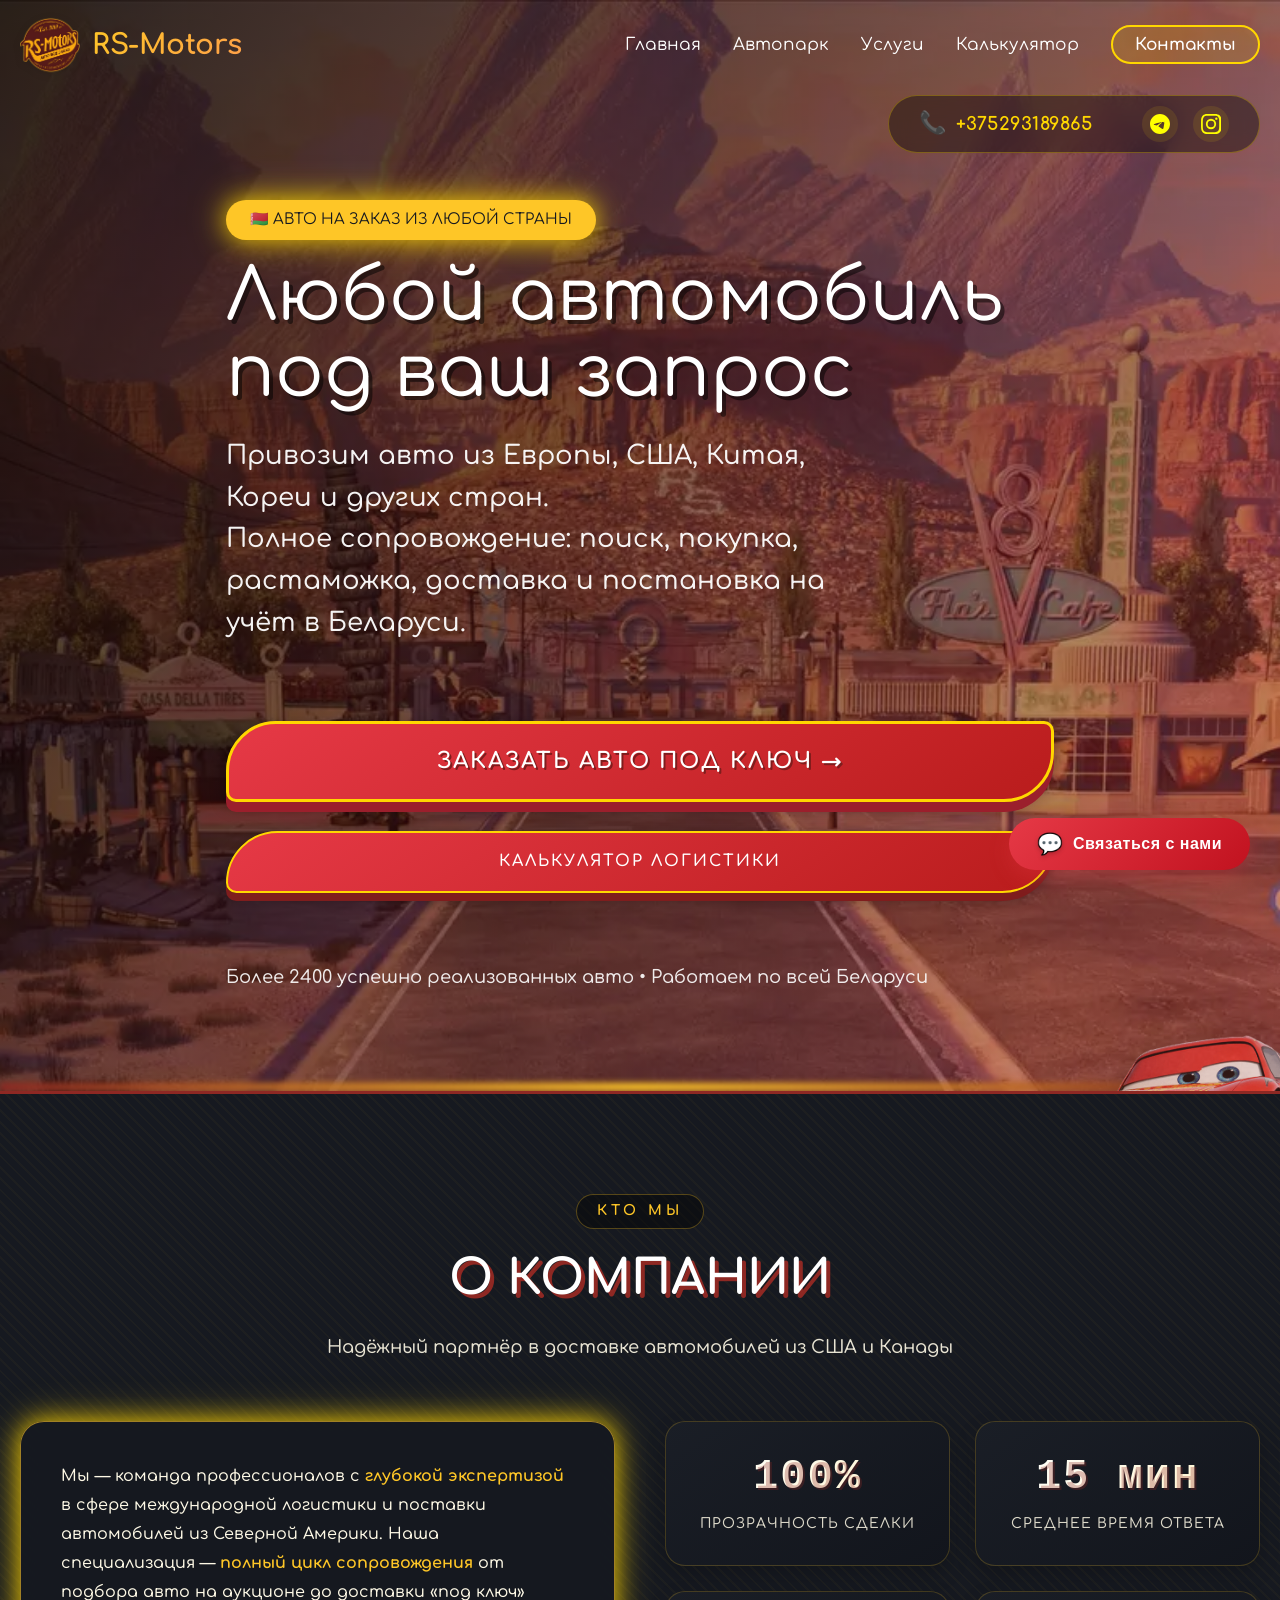
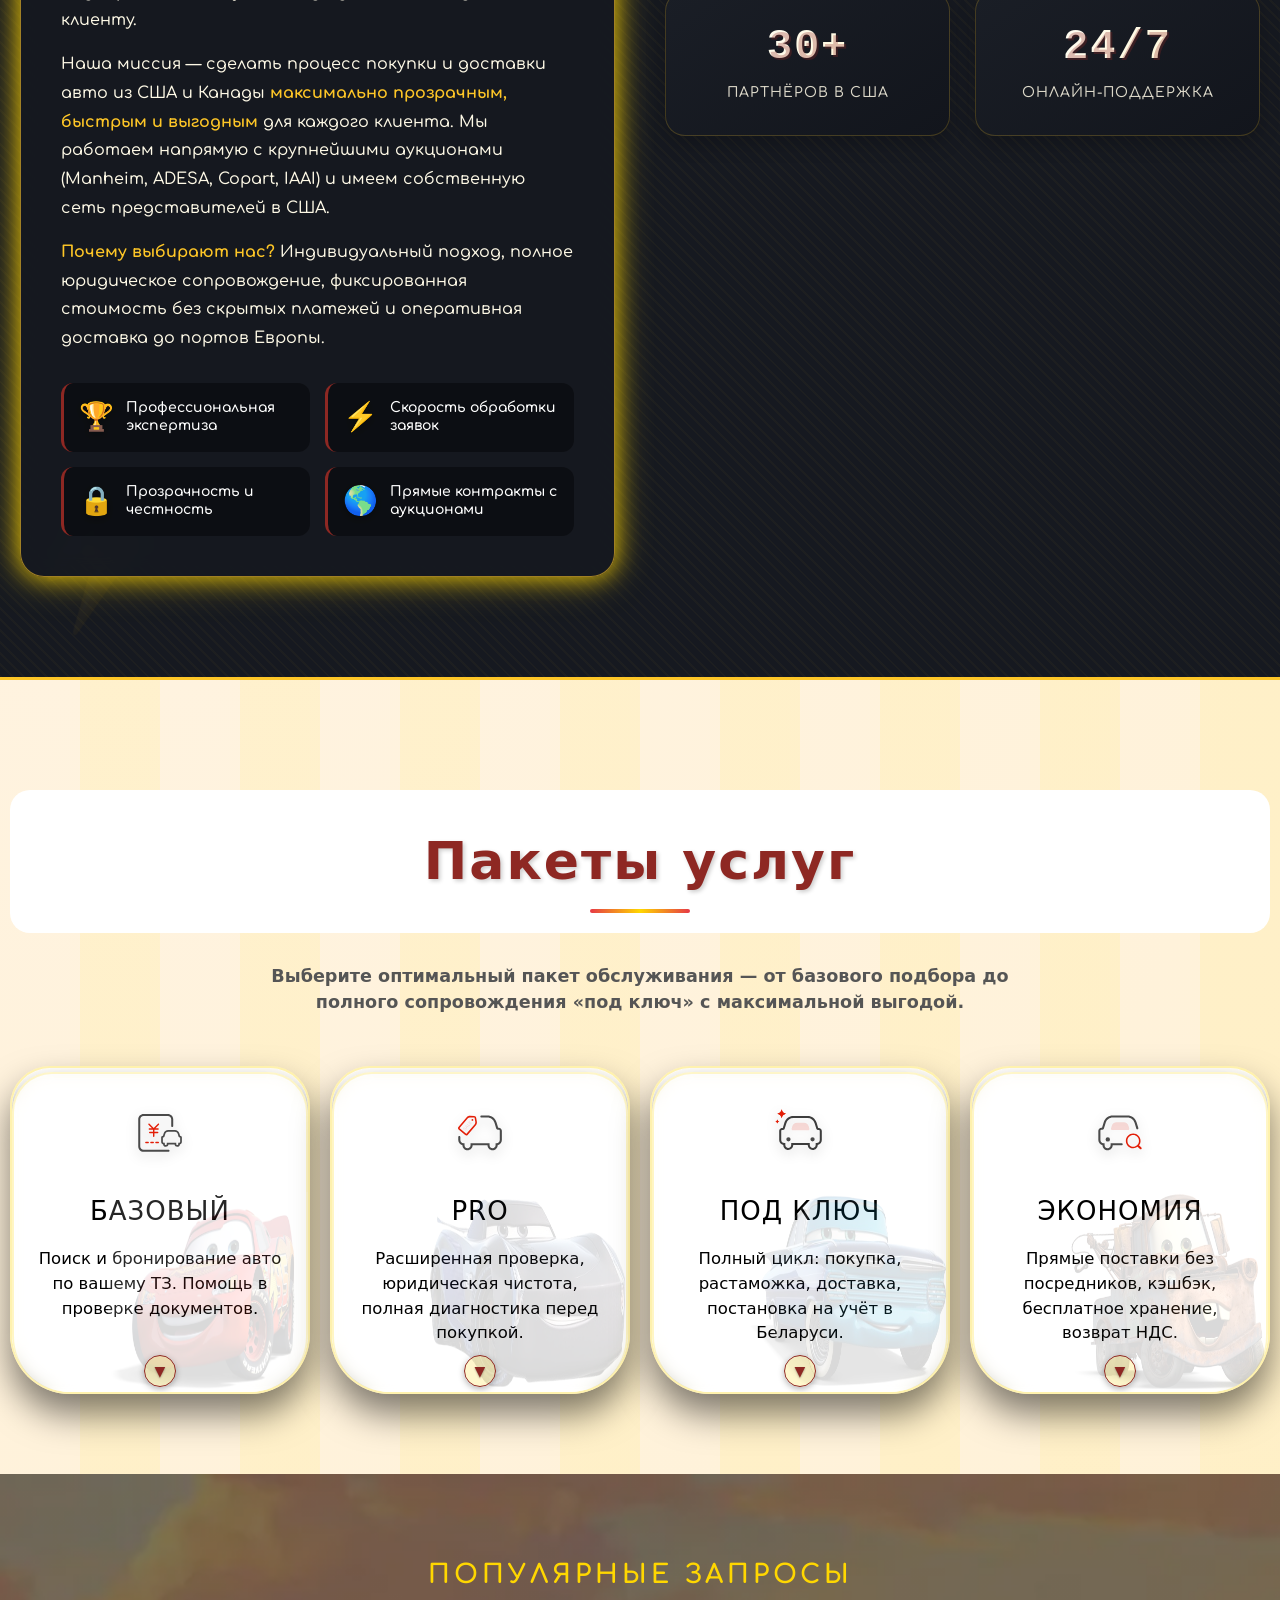
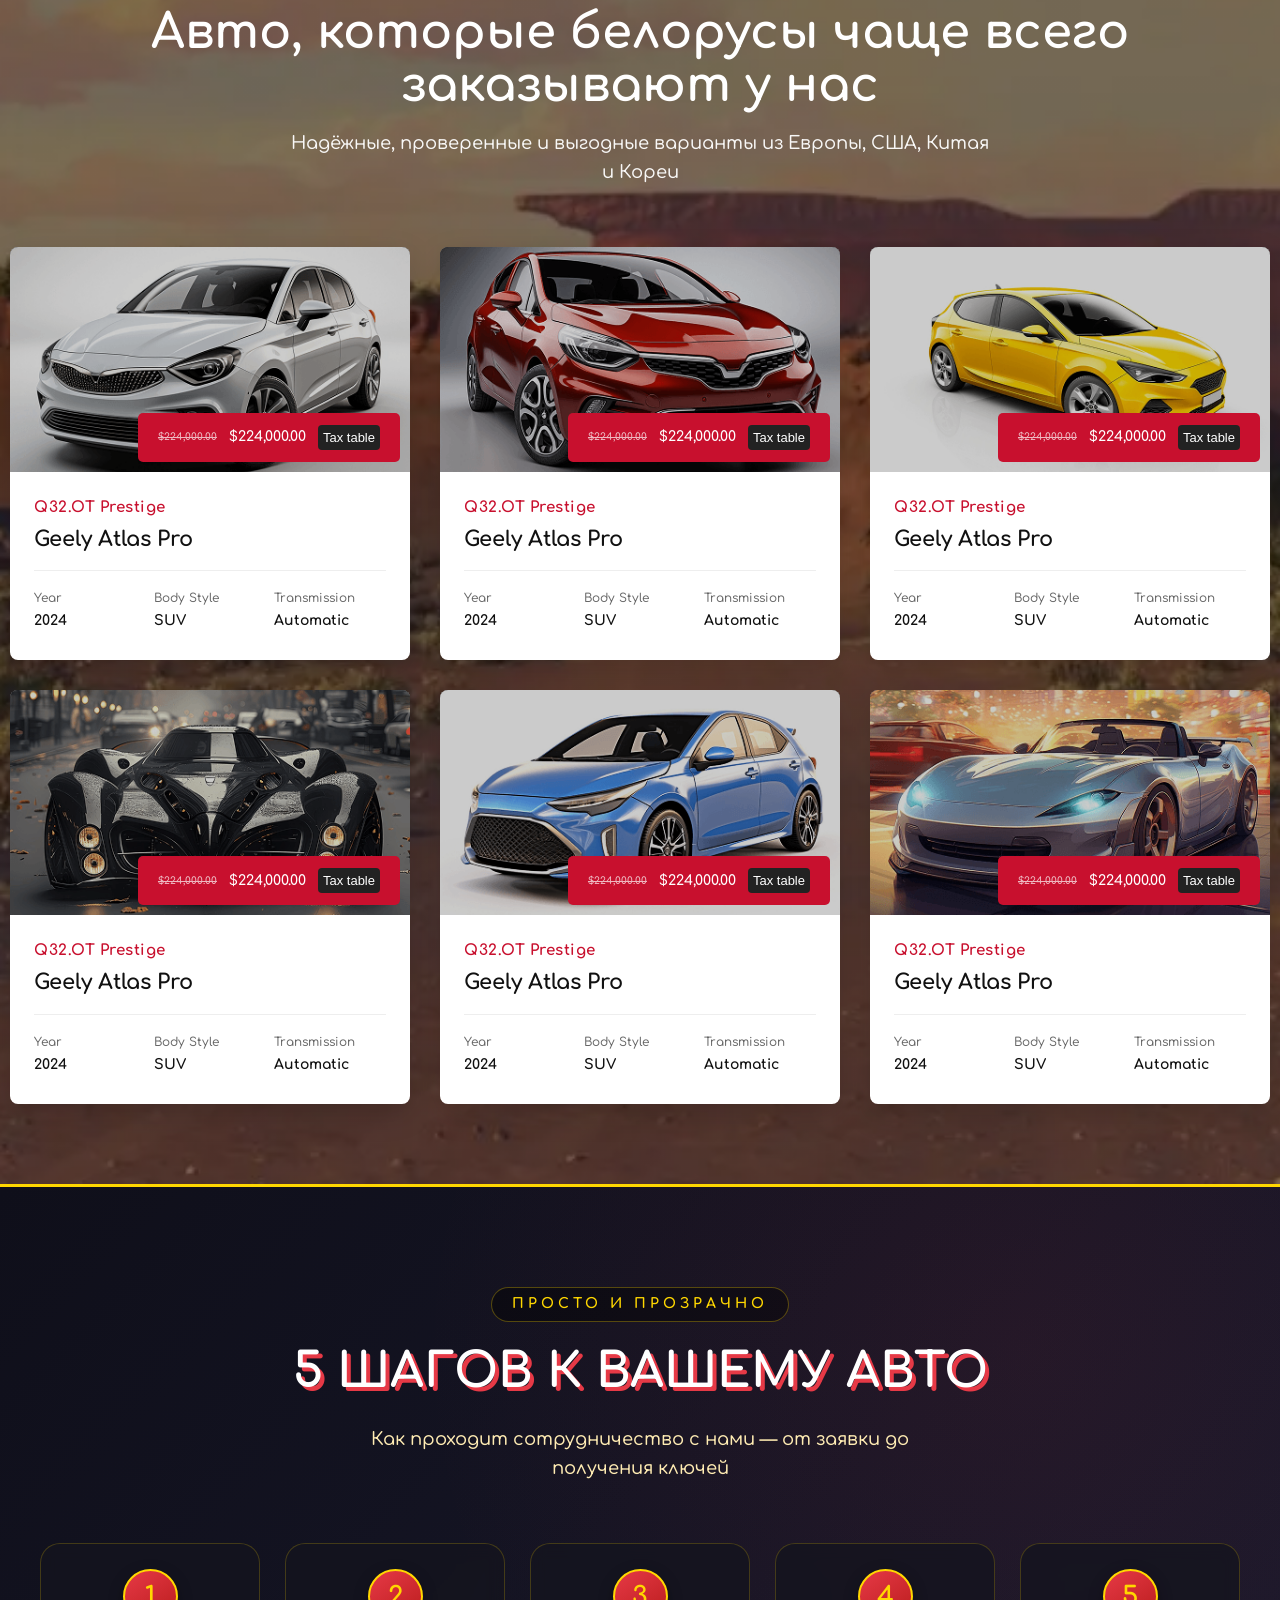
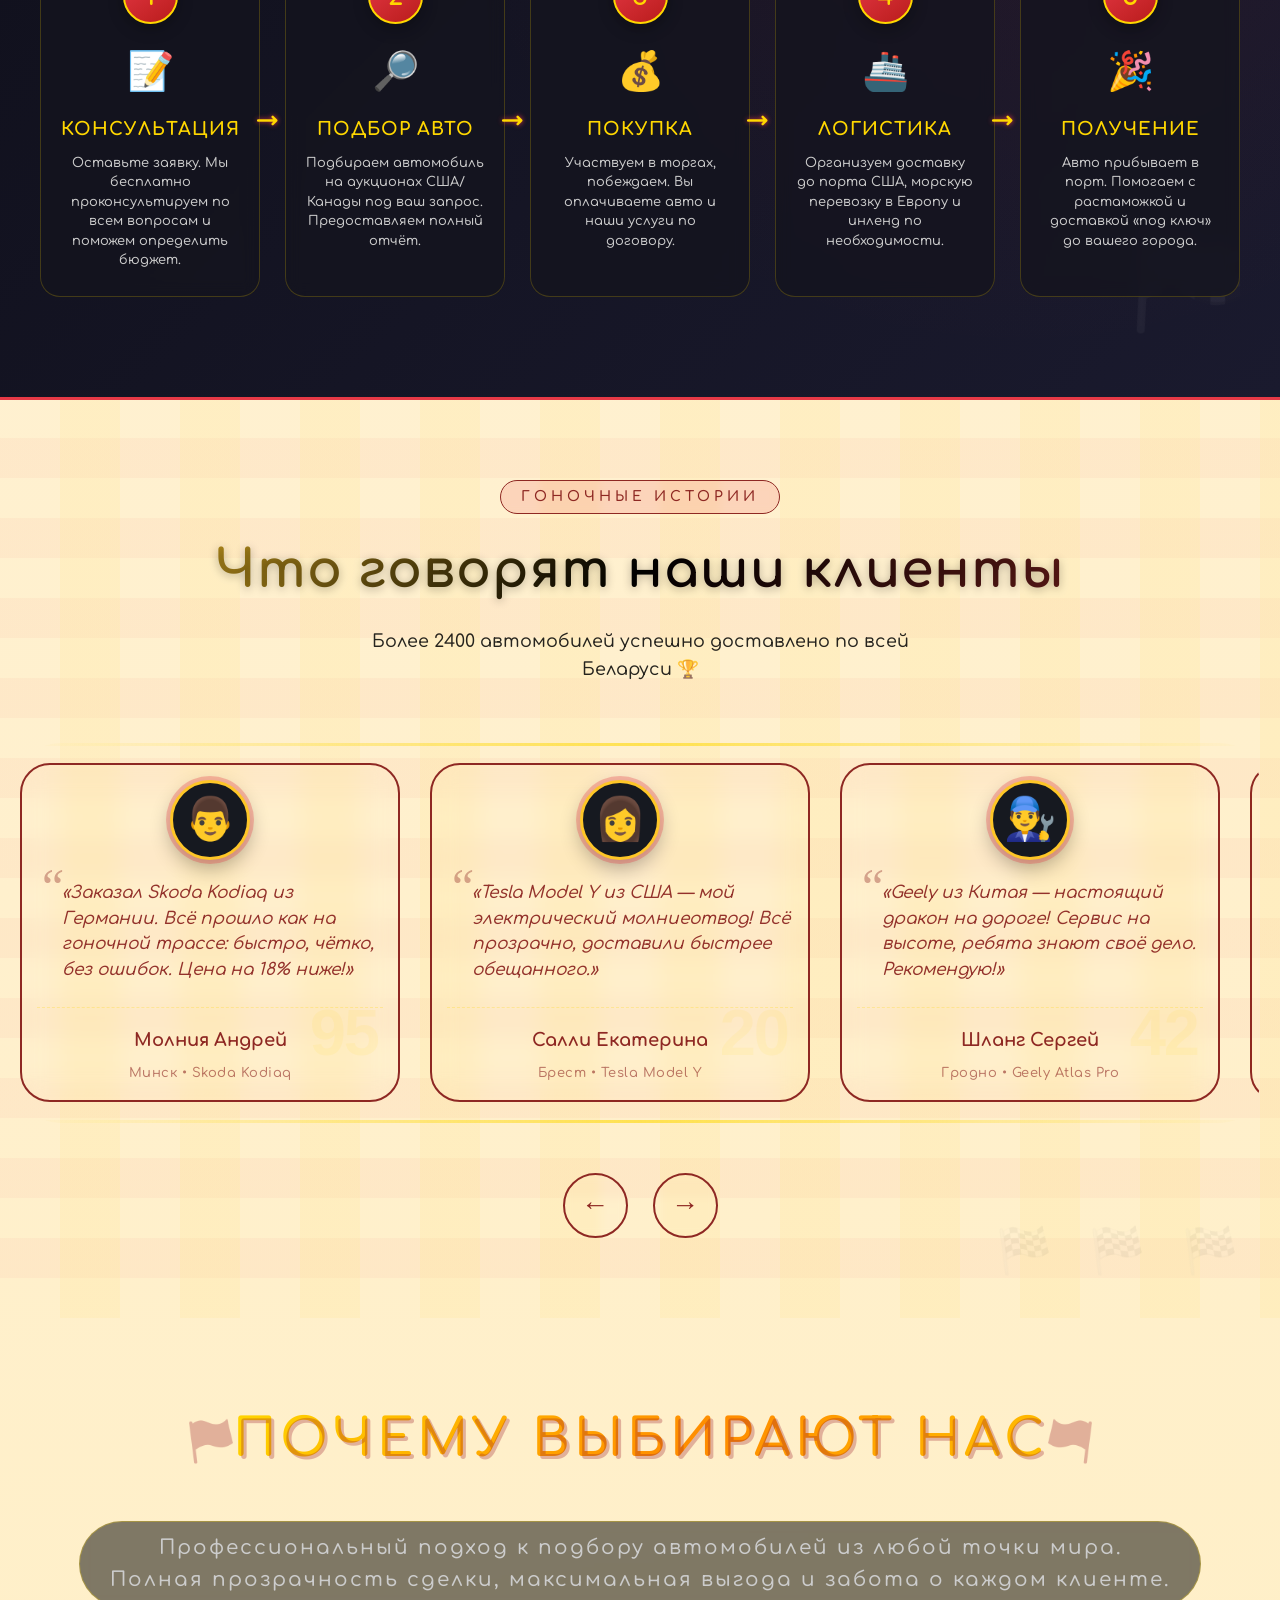
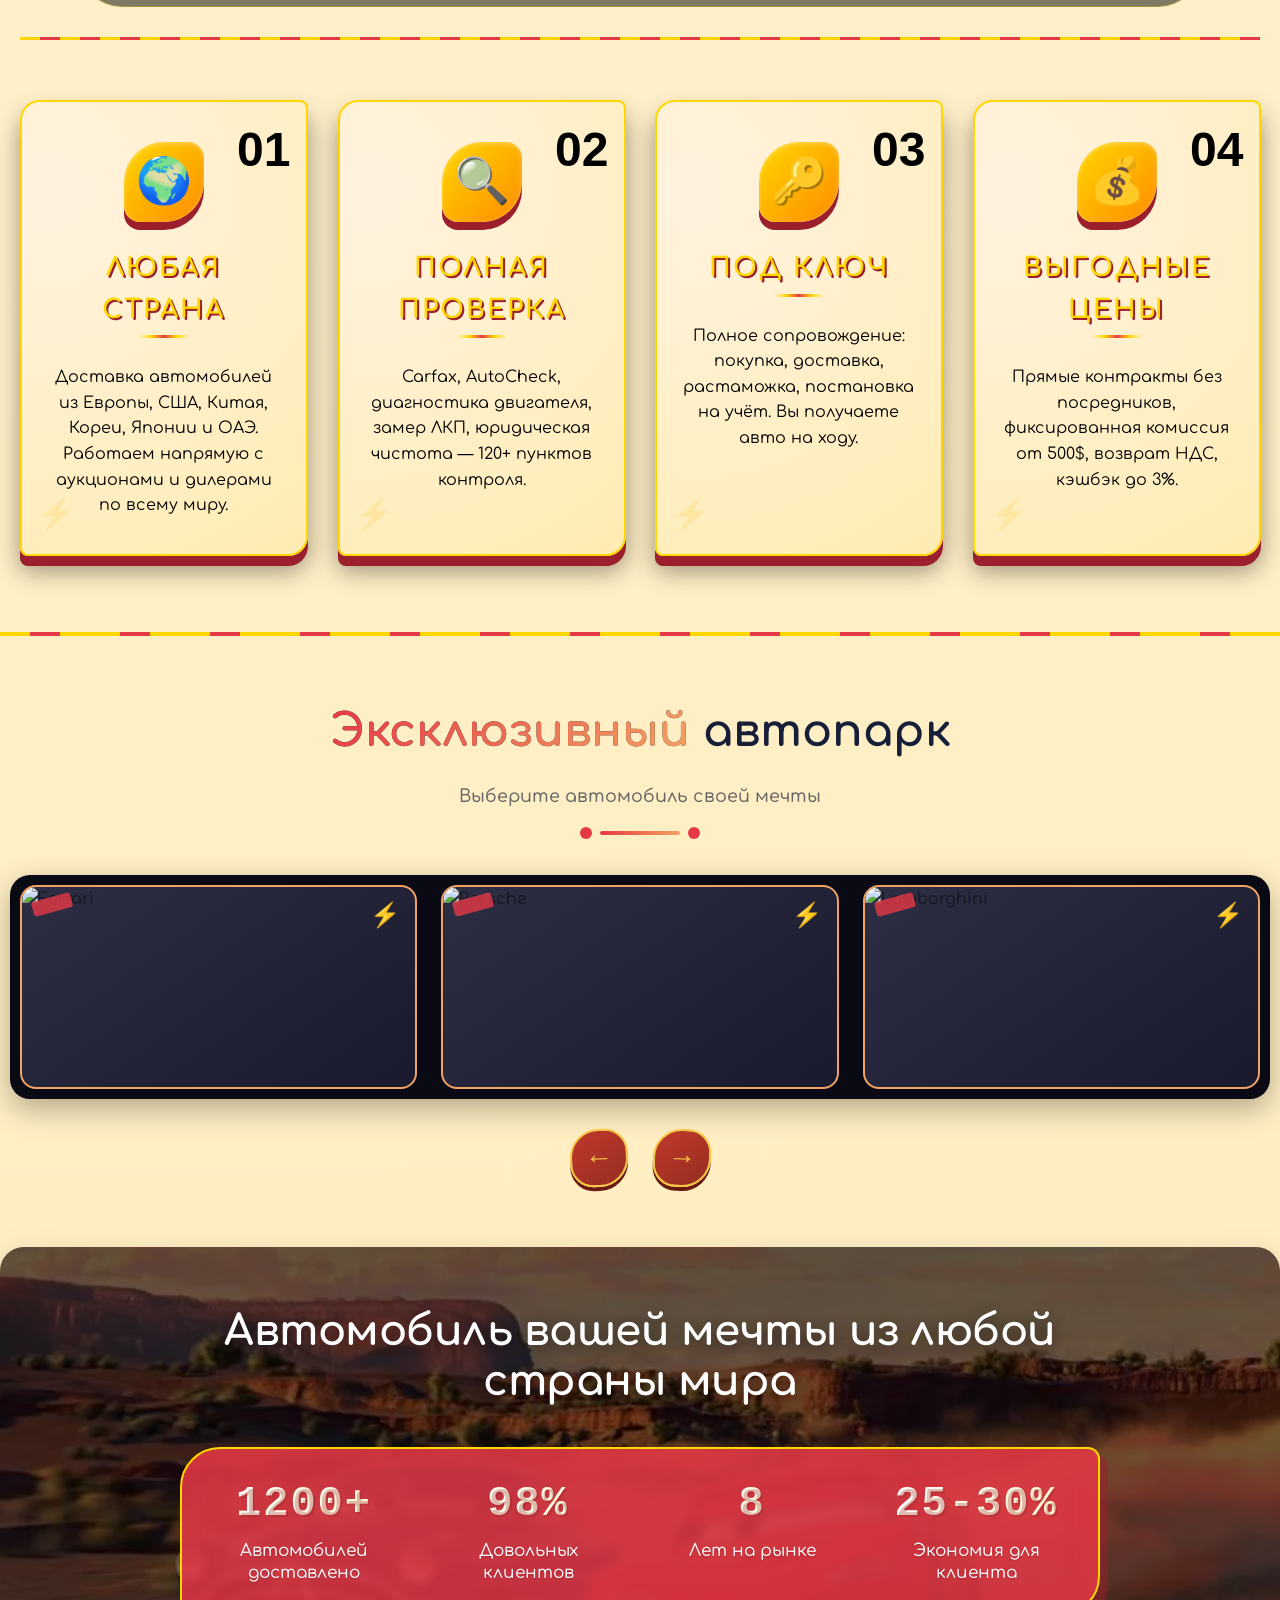
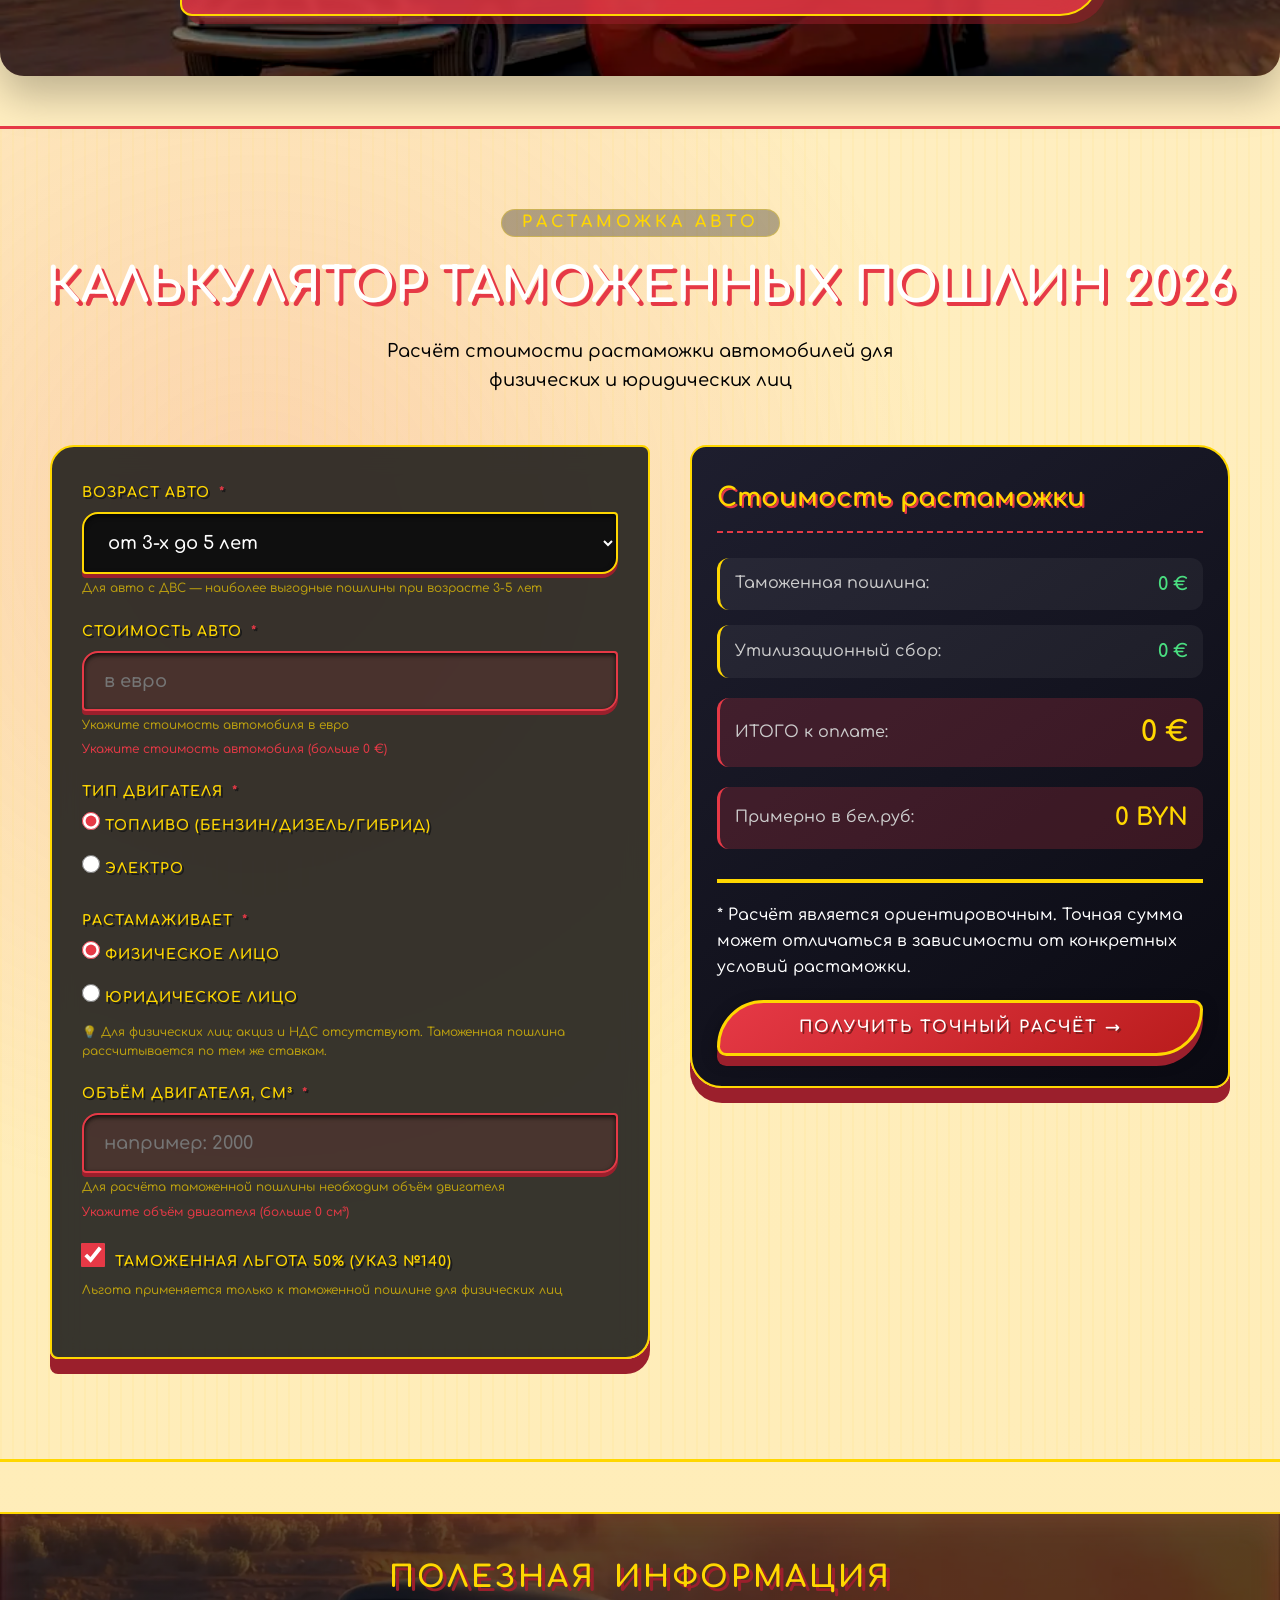
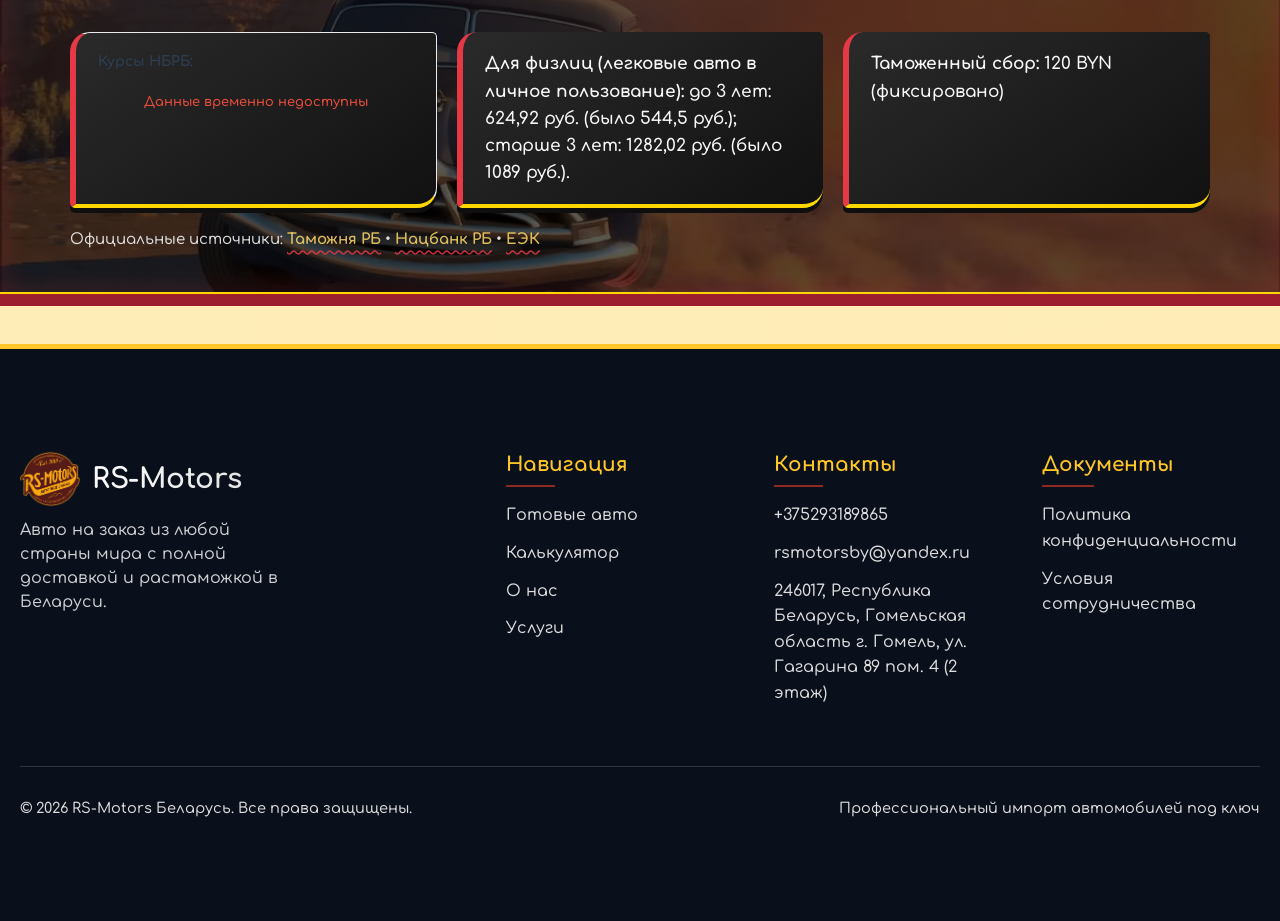
==== commit be19ab07: "add calc js add calc js" ====
--- a/index.html
+++ b/index.html
@@ -1087,108 +1087,6 @@
         </div>
       </section>
 
-      <!-- ==================== КАЛЬКУЛЯТОР ЛОГИСТИКИ АВТО ИЗ США/КАНАДЫ ==================== -->
-      <!-- <section class="home-calculator" id="calculator">
-        <div class="home-calculator__container">
-          <div class="calculator-warning">
-            <strong>Внимание!</strong> Все расчёты в калькуляторе являются
-            <strong>ориентировочными</strong>.<br />
-            Точная стоимость зависит от конкретного места стоянки, типа
-            автомобиля, текущего курса валют и других факторов.<br />
-            Для получения точного расчёта под ваш запрос — обратитесь к нашему
-            специалисту.
-          </div>
-
-          <div class="home-calculator__header">
-            <div class="home-featured__pretitle">РАССЧИТАЙТЕ СТОИМОСТЬ</div>
-            <h2>Калькулятор доставки авто из США/Канады</h2>
-            <p>
-              Автоперевозка до портов Европы • Инленд по США • Расчёт за 15
-              секунд
-            </p>
-          </div>
-
-          <div class="home-calculator__grid">
-            
-            <div class="home-calculator__form">
-              <div class="form-group">
-                <label for="location">Место стоянки / Аукцион</label>
-                <select id="location" class="form-control">
-                  <option value="">-- Выберите город или аукцион --</option>
-                </select>
-                <span class="form-hint">Или начните вводить название</span>
-              </div>
-
-              <div class="form-group">
-                <label for="carType">Тип автомобиля</label>
-                <select id="carType" class="form-control">
-                  <option value="sedan">Седан</option>
-                  <option value="suv">SUV</option>
-                </select>
-              </div>
-
-              <div class="form-group">
-                <label for="port">Порт назначения в Европе</label>
-                <select id="port" class="form-control">
-                  <option value="klaipeda">Клайпеда (Литва)</option>
-                  <option value="poti">Поти / Батуми (Грузия)</option>
-                </select>
-              </div>
-
-              <div class="form-group checkbox-group-inline">
-                <label class="checkbox-label">
-                  <input type="checkbox" id="isHybrid" />
-                  <span>Гибрид / Электромобиль</span>
-                  <span class="checkbox-hint">(доп. сбор $150)</span>
-                </label>
-              </div>
-
-              <p class="calculator-note">
-                * Расчёт справочный. Точная сумма — после уточнения места
-                стоянки и комплектации авто.
-              </p>
-            </div>
-
-            <div class="home-calculator__result">
-              <h3>Стоимость логистики</h3>
-              <div
-                class="result-breakdown"
-                id="breakdown"
-                aria-live="polite"
-              ></div>
-              <div class="result-footer">
-                <strong>Итого к оплате:</strong>
-                <div id="finalTotal" class="final-price" aria-live="polite">
-                  — USD
-                </div>
-                <div
-                  id="finalTotalBYN"
-                  class="final-price-byn"
-                  aria-live="polite"
-                >
-                  — BYN
-                </div>
-                <span class="rate-info">
-                  * Все цены указаны в USD. Стоимость автовоза включена в
-                  расчёт.
-                </span>
-                <span
-                  id="oversizeWarning"
-                  class="oversize-warning"
-                  style="display: none"
-                >
-                  ⚠️ <strong>Внимание!</strong> Для оверсайз-автомобилей
-                  (тяжёлые/большие) цена может существенно отличаться. Необходим
-                  индивидуальный расчёт под каждое авто!
-                </span>
-              </div>
-              <a href="/#contact" class="home-hero__cta home-calculator__cta"
-                >ЗАКАЗАТЬ РАСЧЁТ ПОД ВАШЕ АВТО →</a
-              >
-            </div>
-          </div>
-        </div>
-      </section> -->
       <!-- ==================== КАЛЬКУЛЯТОР ТАМОЖЕННЫХ ПОШЛИН ==================== -->
       <section class="customs-calculator" id="calculator">
         <div class="customs-calculator__container">
@@ -1207,7 +1105,9 @@
               <form id="customsForm" class="customs-form">
                 <!-- Возраст авто -->
                 <div class="form-group">
-                  <label for="customsAge">Возраст авто</label>
+                  <label for="customsAge"
+                    >Возраст авто <span class="required-field">*</span></label
+                  >
                   <select id="customsAge" class="form-control">
                     <option value="0">менее 3-х лет</option>
                     <option value="1" selected>от 3-х до 5 лет</option>
@@ -1221,7 +1121,9 @@
 
                 <!-- Стоимость авто -->
                 <div class="form-group">
-                  <label for="customsPrice">Стоимость авто</label>
+                  <label for="customsPrice"
+                    >Стоимость авто <span class="required-field">*</span></label
+                  >
                   <input
                     type="number"
                     id="customsPrice"
@@ -1230,11 +1132,17 @@
                     min="0"
                     step="100"
                   />
-                </div>
-
-                <!-- Тип двигателя -->
-                <div class="form-group">
-                  <label>Тип двигателя</label>
+                  <span class="form-hint"
+                    >Укажите стоимость автомобиля в евро</span
+                  >
+                  <div class="error-message" id="priceError"></div>
+                </div>
+
+                <!-- Тип двигателя (доступен для всех) -->
+                <div class="form-group" id="engineTypeGroup">
+                  <label
+                    >Тип двигателя <span class="required-field">*</span></label
+                  >
                   <div class="radio-group">
                     <label class="radio-label">
                       <input
@@ -1254,7 +1162,9 @@
 
                 <!-- Кто растамаживает -->
                 <div class="form-group">
-                  <label>Растамаживает</label>
+                  <label
+                    >Растамаживает <span class="required-field">*</span></label
+                  >
                   <div class="radio-group">
                     <label class="radio-label">
                       <input
@@ -1270,11 +1180,17 @@
                       Юридическое лицо
                     </label>
                   </div>
+                  <span class="form-hint" id="entityHint"
+                    >Для физических лиц: акциз и НДС отсутствуют</span
+                  >
                 </div>
 
                 <!-- Объём двигателя (показывается для топливных авто) -->
                 <div class="form-group" id="engineVolumeGroup">
-                  <label for="customsVolume">Объём двигателя, см³</label>
+                  <label for="customsVolume"
+                    >Объём двигателя, см³
+                    <span class="required-field">*</span></label
+                  >
                   <input
                     type="number"
                     id="customsVolume"
@@ -1283,9 +1199,14 @@
                     min="0"
                     step="100"
                   />
-                </div>
-
-                <!-- Вид топлива (для топливных авто) -->
+                  <span class="form-hint"
+                    >Для расчёта таможенной пошлины необходим объём
+                    двигателя</span
+                  >
+                  <div class="error-message" id="volumeError"></div>
+                </div>
+
+                <!-- Вид топлива (для топливных авто, ТОЛЬКО для юр.лиц) -->
                 <div class="form-group" id="fuelTypeGroup">
                   <label>Вид топлива</label>
                   <div class="radio-group">
@@ -1303,24 +1224,23 @@
                       Дизель
                     </label>
                   </div>
-                  <span class="form-hint">Для дизельных авто акциз выше</span>
-                </div>
-
-                <!-- Таможенная льгота -->
-                <div class="form-group">
+                  <span class="form-hint" id="fuelTypeHint"
+                    >Для дизельных авто акциз выше (рассчитывается только для
+                    юридических лиц)</span
+                  >
+                </div>
+
+                <!-- Таможенная льгота (только для физ.лиц) -->
+                <div class="form-group" id="discountGroup">
                   <label class="checkbox-label">
                     <input type="checkbox" id="customsDiscount" checked />
                     Таможенная льгота 50% (Указ №140)
                   </label>
-                </div>
-
-                <!-- <button
-                  type="button"
-                  id="calculateCustomsBtn"
-                  class="home-hero__cta customs-cta"
-                >
-                  РАССЧИТАТЬ ПОШЛИНУ →
-                </button> -->
+                  <span class="form-hint"
+                    >Льгота применяется только к таможенной пошлине для
+                    физических лиц</span
+                  >
+                </div>
               </form>
             </div>
 
@@ -1332,19 +1252,27 @@
                   <span>Таможенная пошлина:</span>
                   <span id="dutyAmount" class="result-value">— €</span>
                 </div>
-                <div class="result-row">
+                <div class="result-row" id="exciseRow">
                   <span>Акциз:</span>
                   <span id="exciseAmount" class="result-value">— €</span>
                 </div>
-                <div class="result-row">
+                <div class="result-row" id="vatRow">
                   <span>НДС (20%):</span>
                   <span id="vatAmount" class="result-value">— €</span>
+                </div>
+                <div class="result-row">
+                  <span>Утилизационный сбор:</span>
+                  <span id="utilFeeAmount" class="result-value">— €</span>
                 </div>
                 <div class="result-row total-row">
                   <span>ИТОГО к оплате:</span>
                   <span id="totalCustoms" class="result-value total-price"
                     >— €</span
                   >
+                </div>
+                <div class="result-row total-row">
+                  <span>Примерно в бел.руб:</span>
+                  <span id="totalBYNAmount" class="result-value">— BYN</span>
                 </div>
               </div>
               <div class="result-footer">
--- a/style.css
+++ b/style.css
@@ -3910,6 +3910,42 @@
   }
 }
 
+.required-field {
+  color: #e63946;
+  margin-left: 4px;
+}
+
+.error-message {
+  color: #e63946;
+  font-size: 12px;
+  margin-top: 5px;
+  display: none;
+}
+
+.error-message.show {
+  display: block;
+}
+
+.form-control.error {
+  border-color: #e63946;
+  background-color: rgba(230, 57, 70, 0.1);
+}
+
+.form-hint {
+  display: block;
+  margin-top: 5px;
+  font-size: 12px;
+  color: #ffd700aa;
+}
+
+.form-group {
+  margin-bottom: 22px;
+}
+
+.form-group .form-hint {
+  margin-bottom: 0;
+}
+
 /* ---------- HERO ---------- */
 .home-hero__note {
   margin-top: 70px;
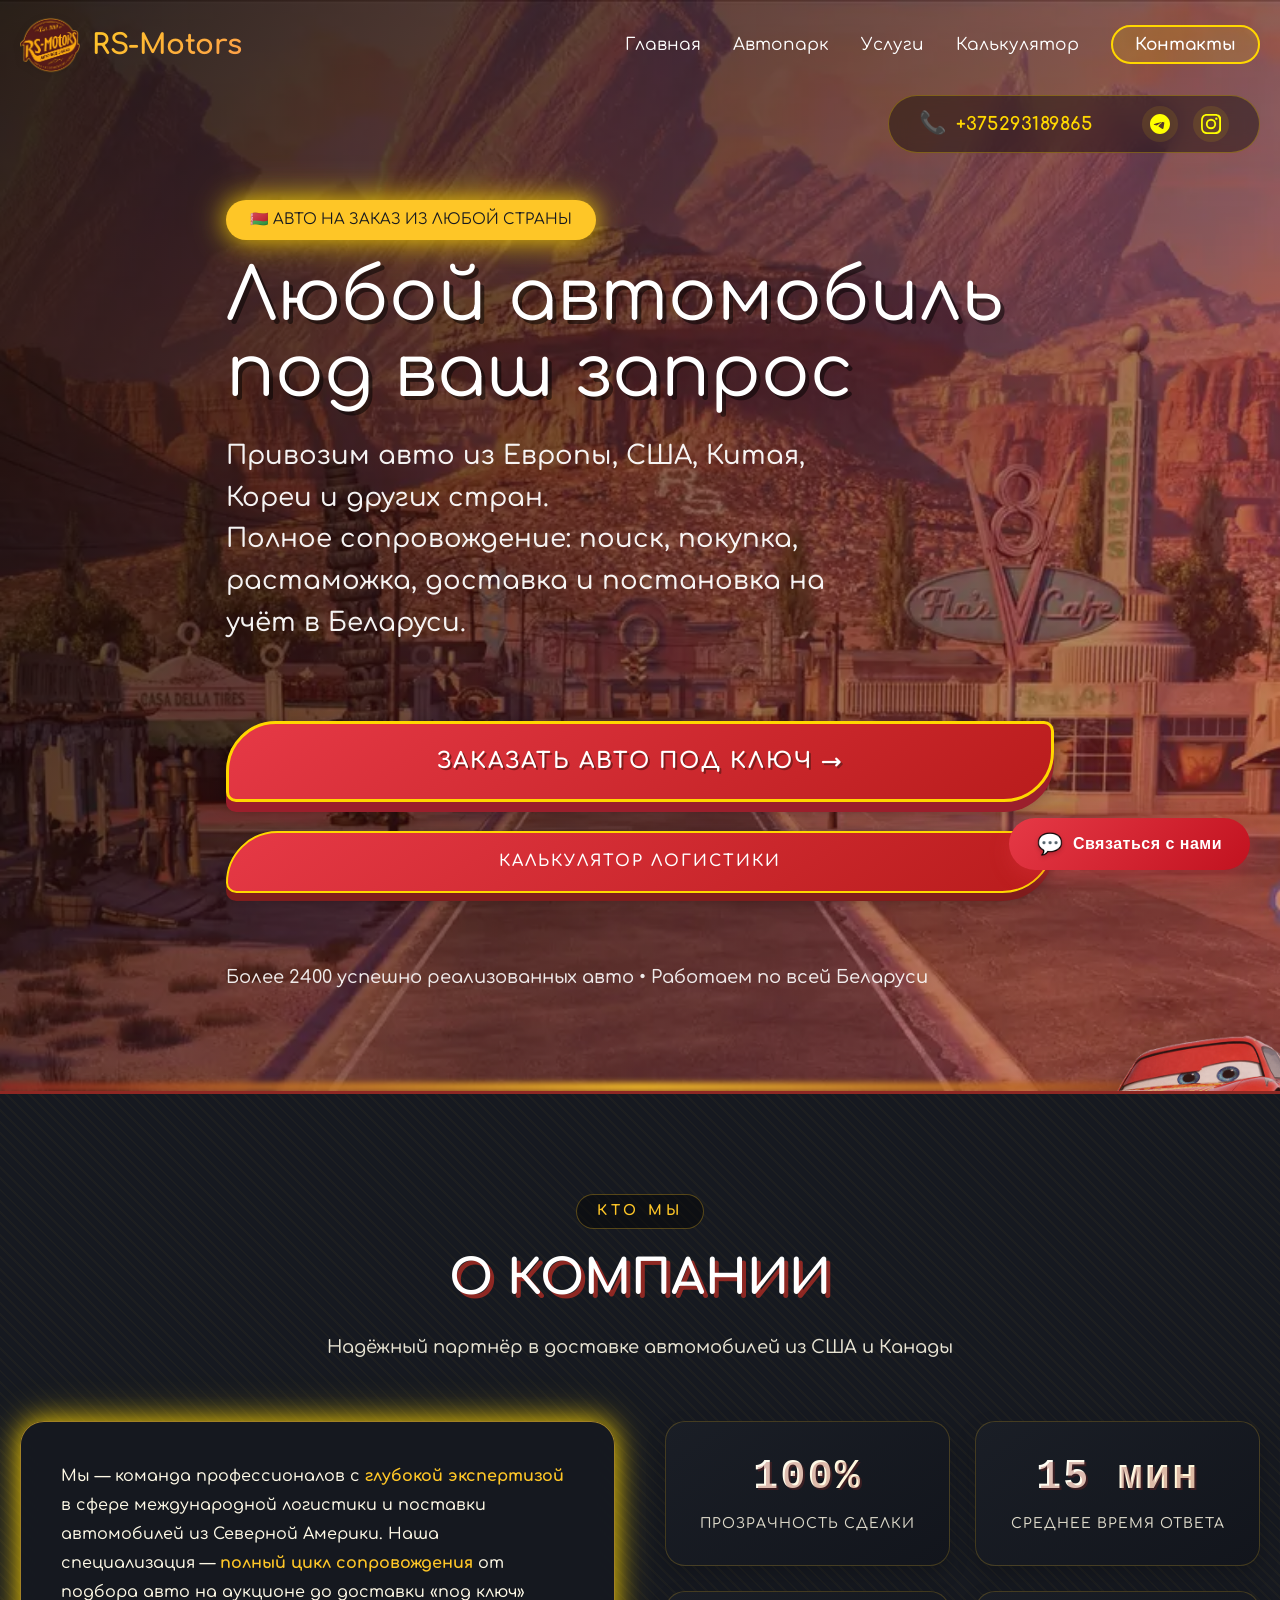
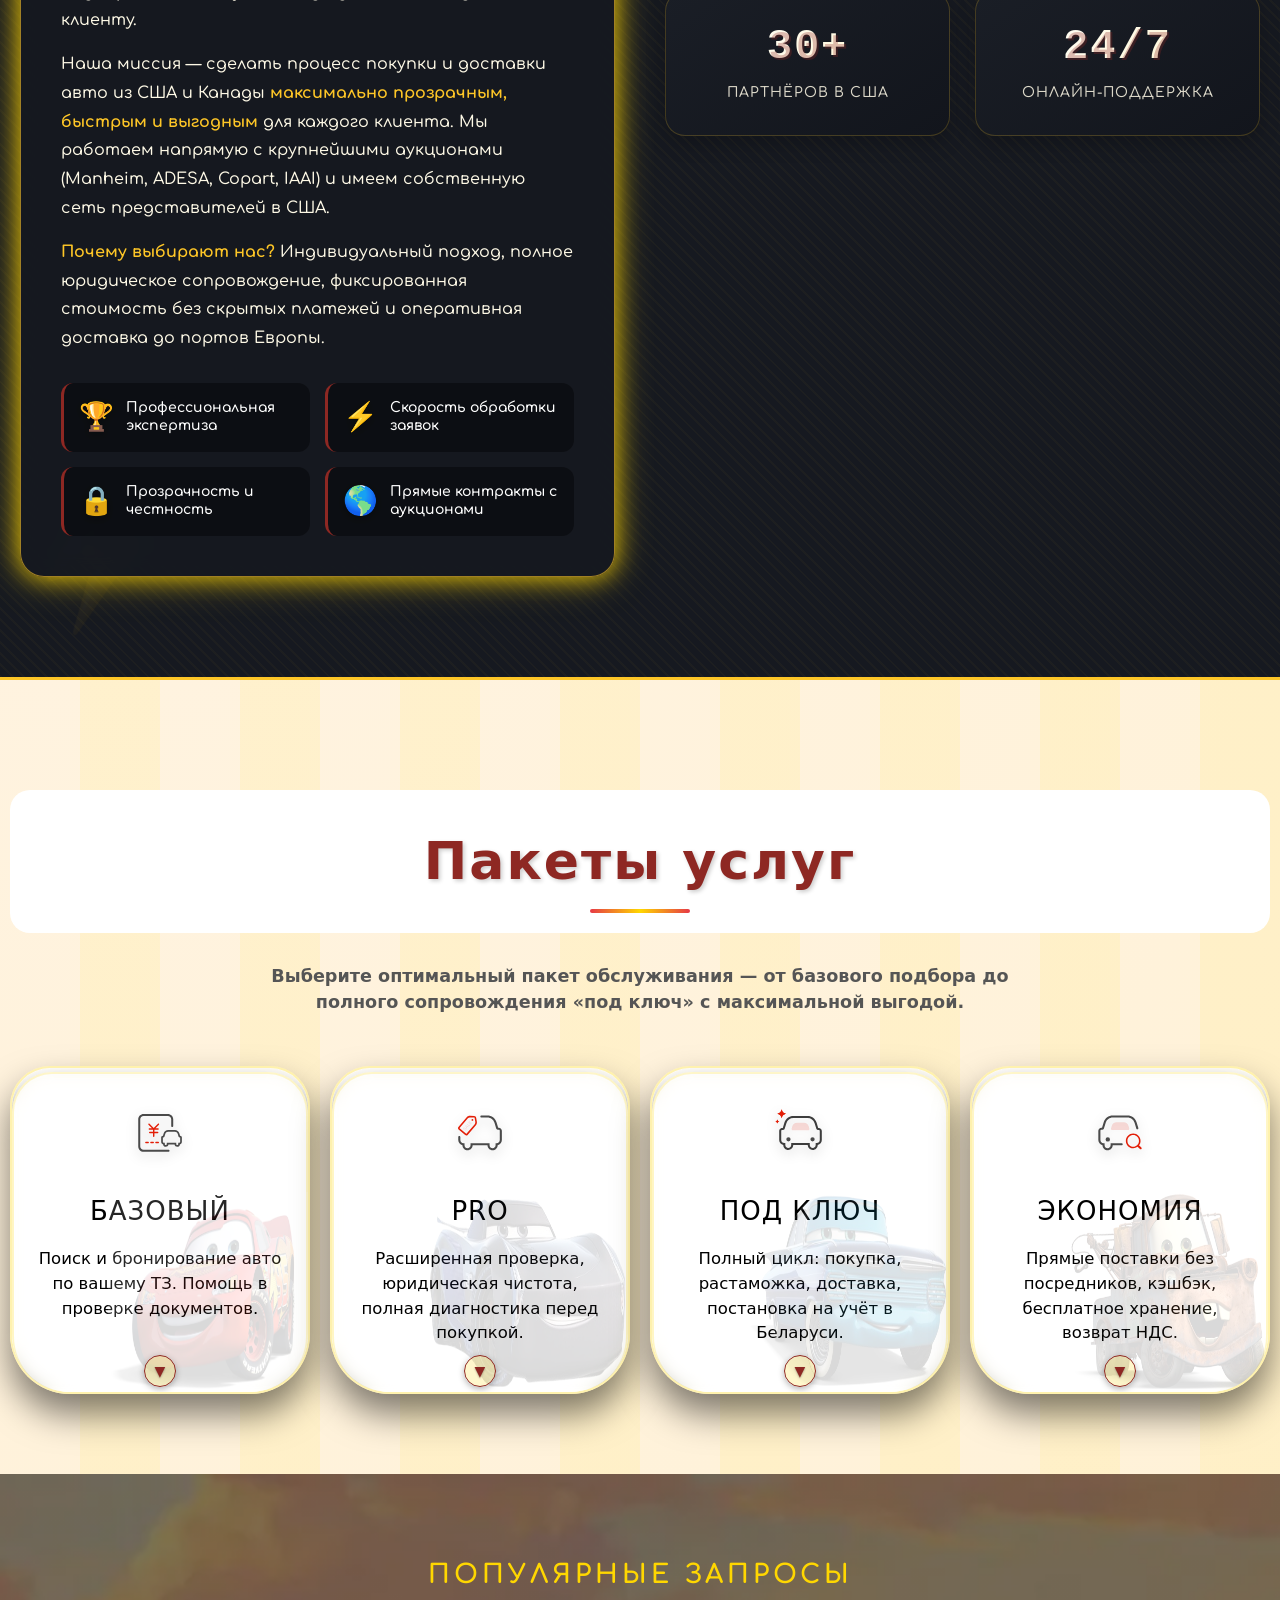
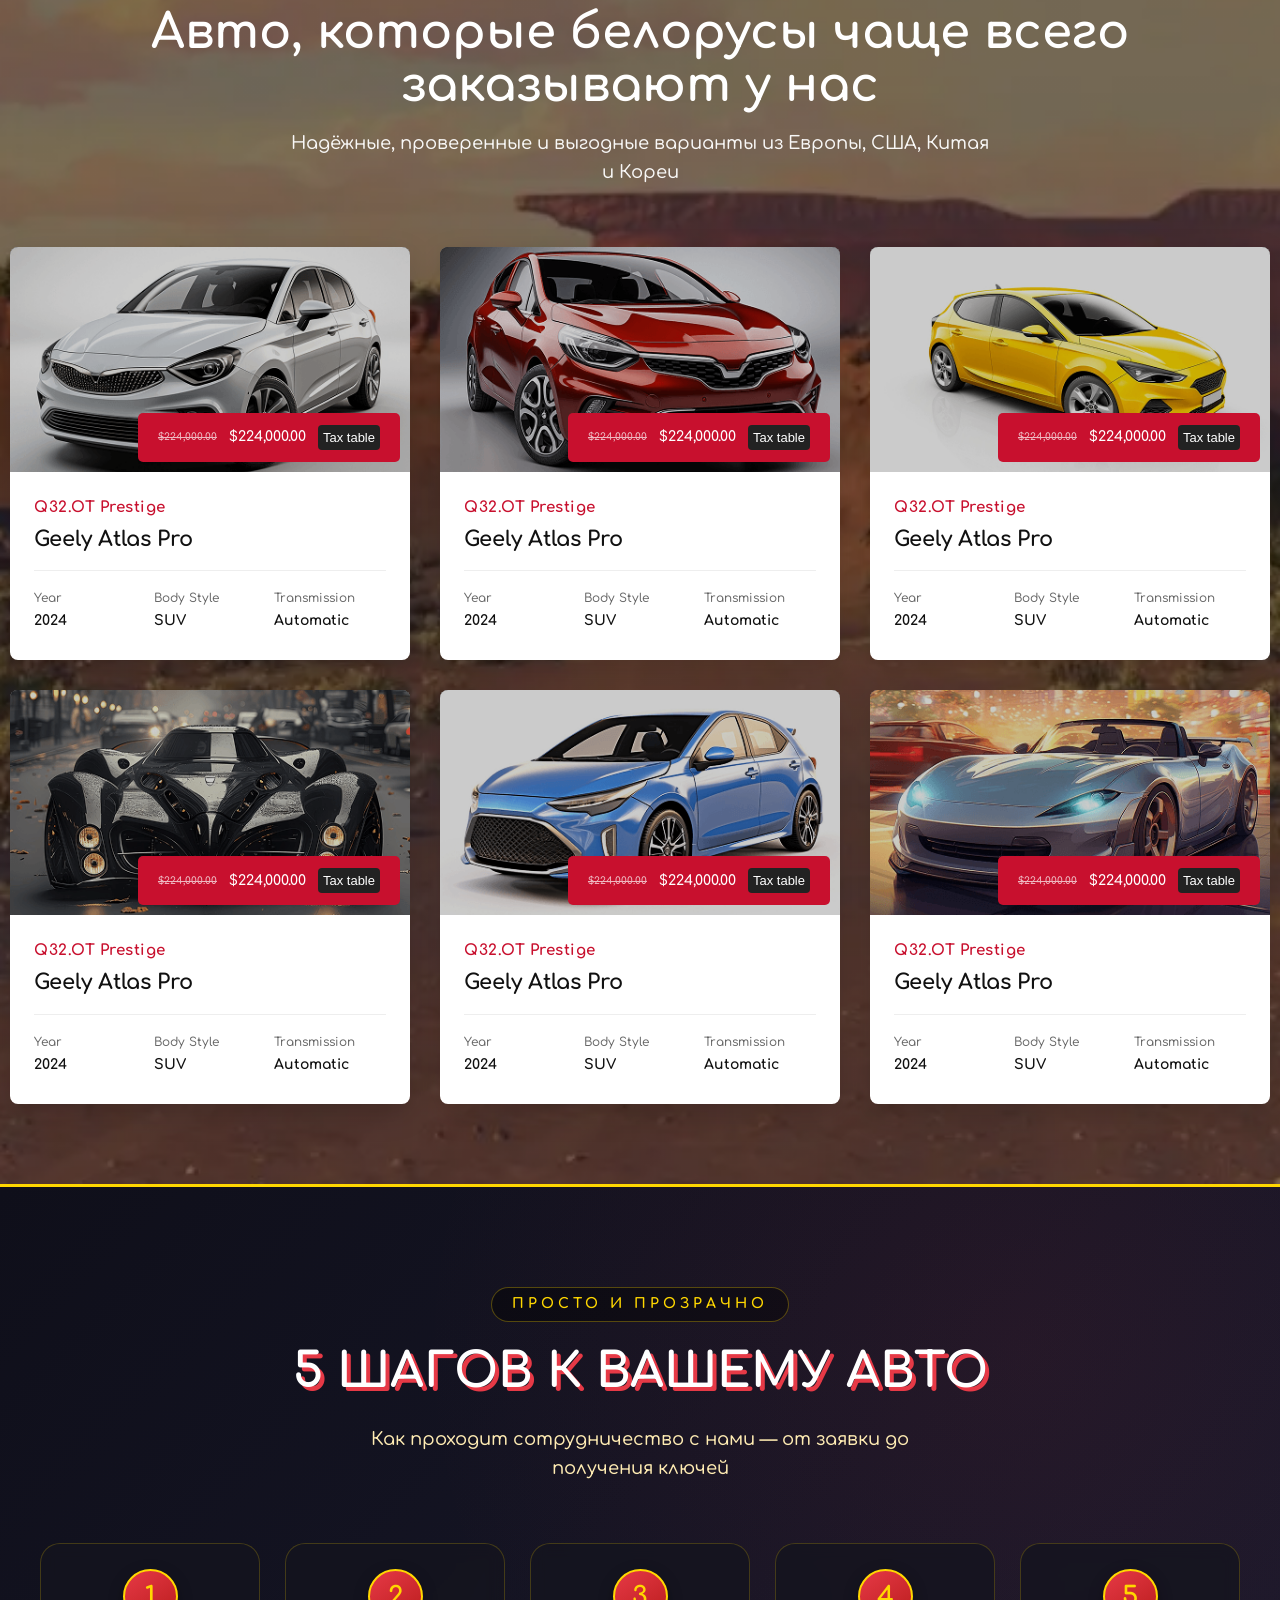
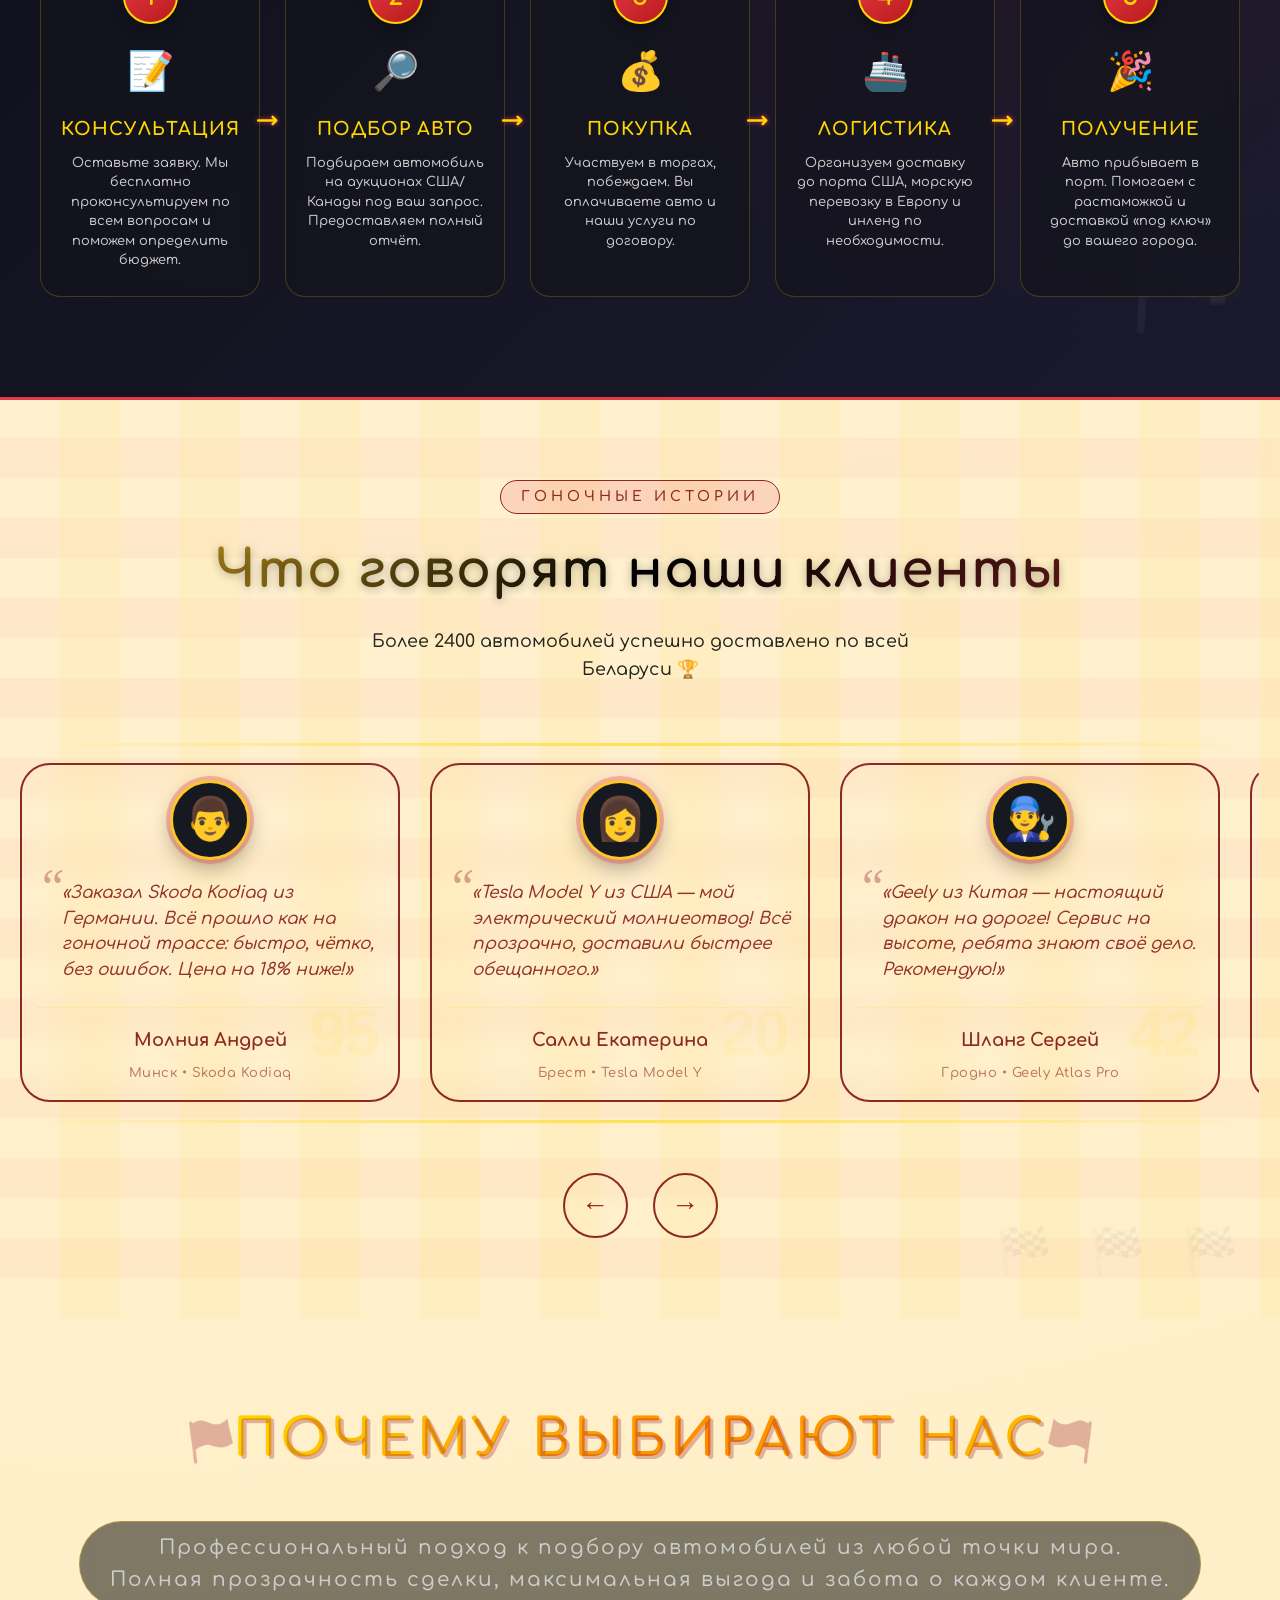
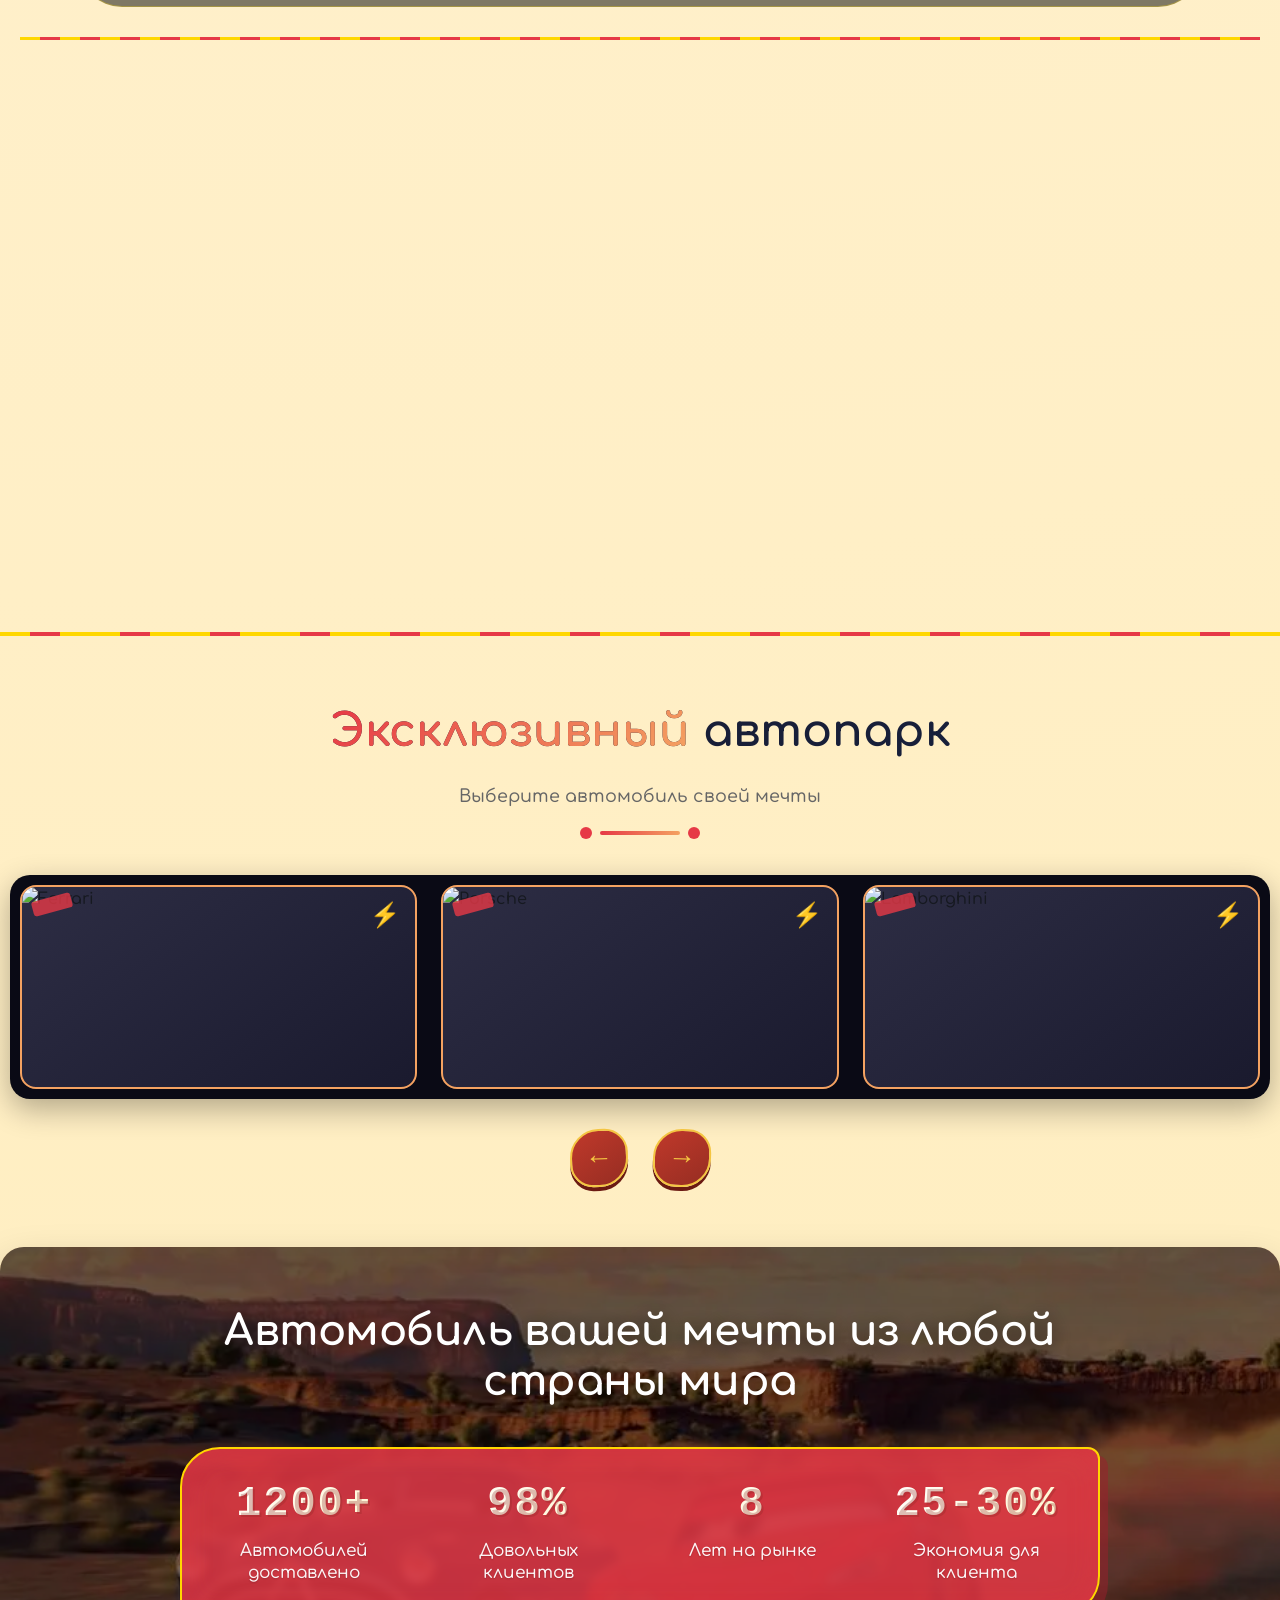
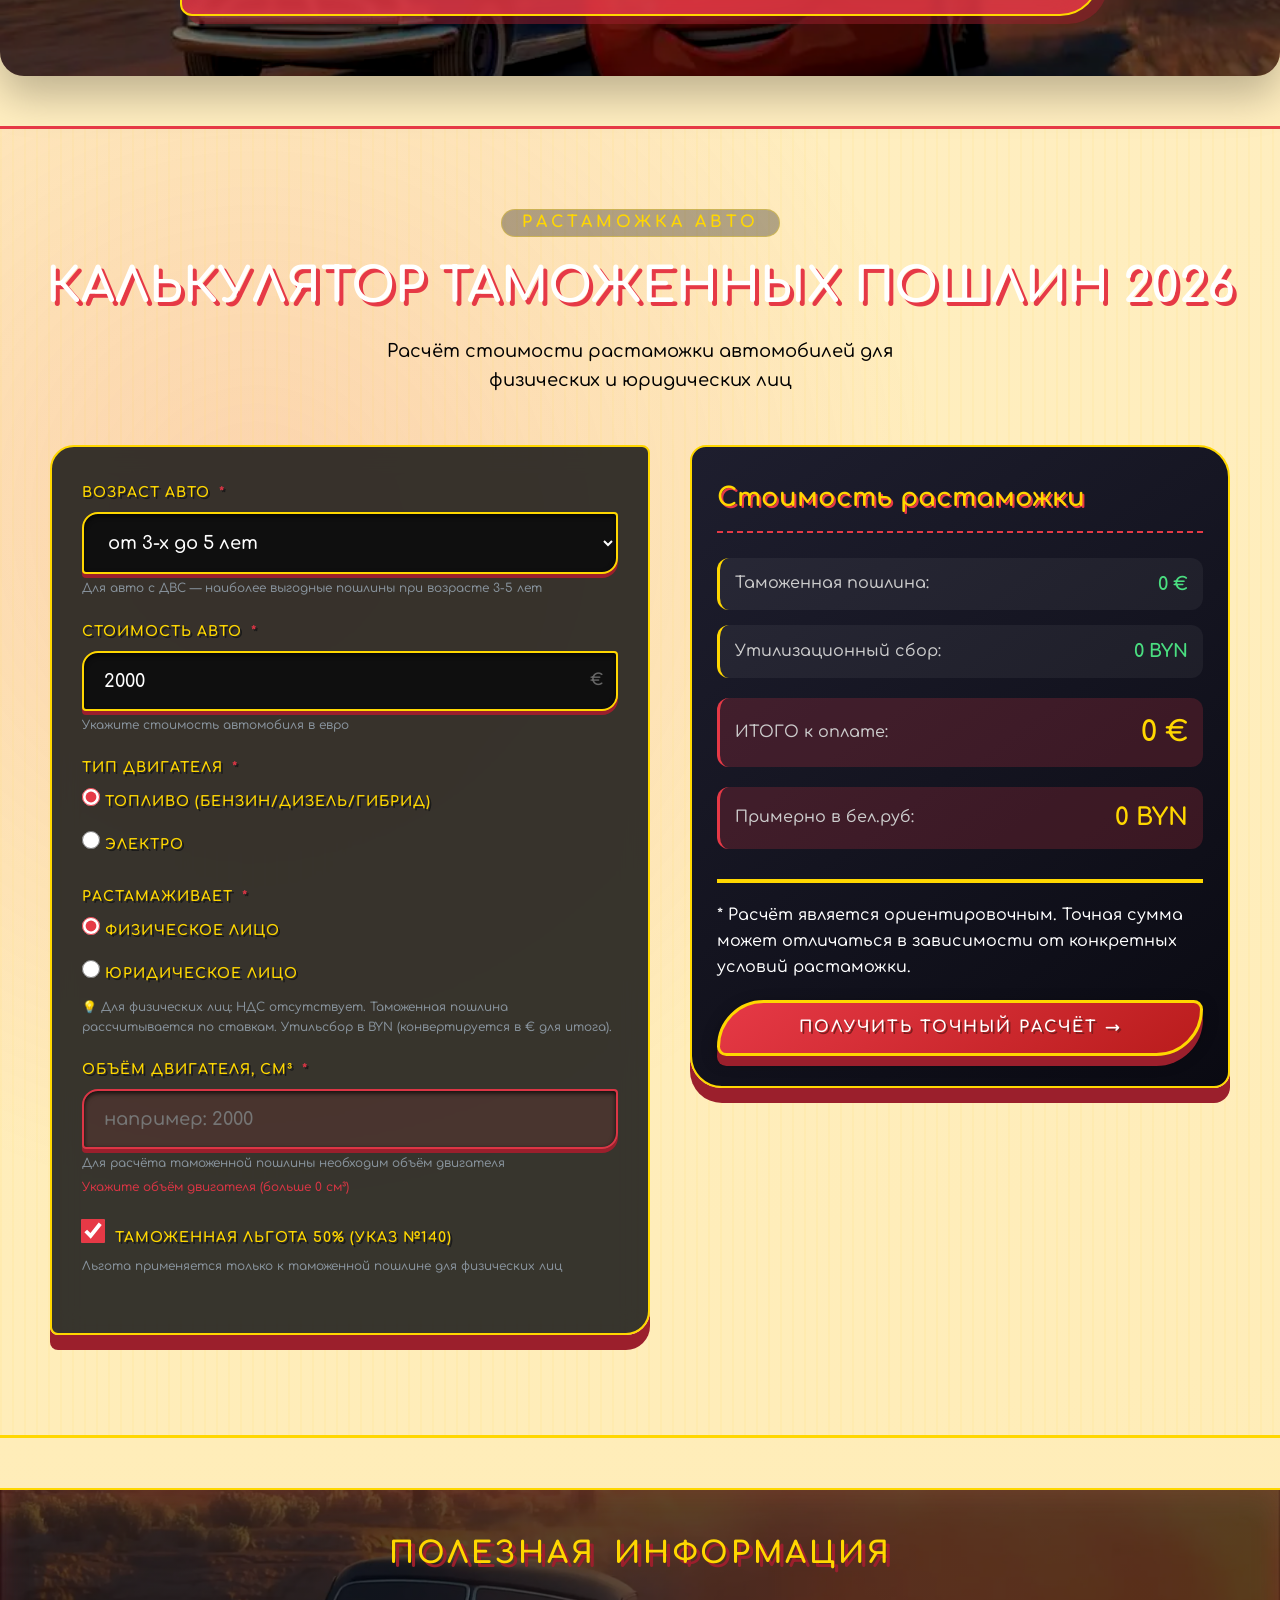
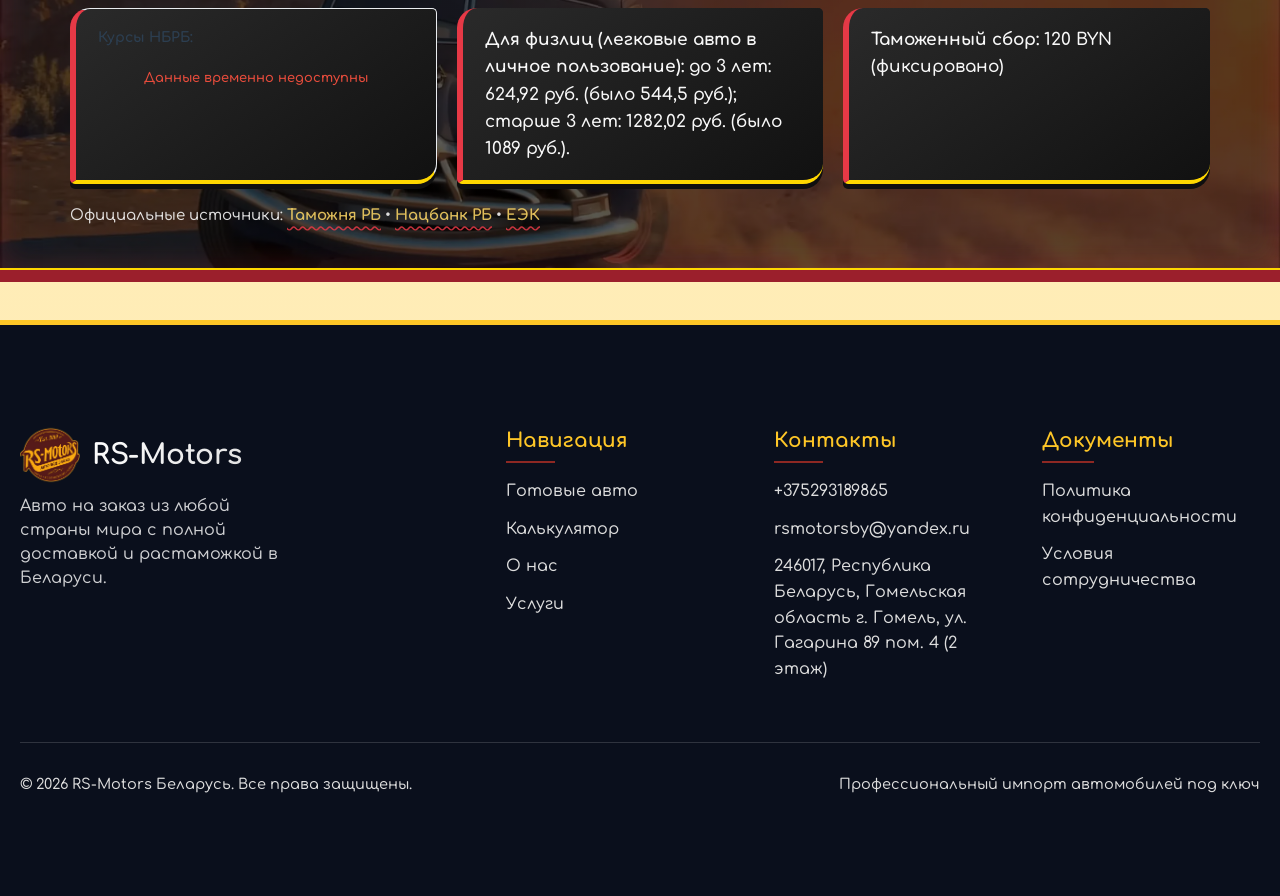
==== commit 5e5b820e: "calc script calc script" ====
--- a/index.html
+++ b/index.html
@@ -1124,14 +1124,18 @@
                   <label for="customsPrice"
                     >Стоимость авто <span class="required-field">*</span></label
                   >
-                  <input
-                    type="number"
-                    id="customsPrice"
-                    class="form-control"
-                    placeholder="в евро"
-                    min="0"
-                    step="100"
-                  />
+                  <div class="input-with-currency">
+                    <input
+                      type="number"
+                      id="customsPrice"
+                      class="form-control"
+                      placeholder="в евро"
+                      min="0"
+                      step="100"
+                      value="2000"
+                    />
+                    <span class="currency-symbol">€</span>
+                  </div>
                   <span class="form-hint"
                     >Укажите стоимость автомобиля в евро</span
                   >
@@ -1247,6 +1251,7 @@
             <!-- Результат -->
             <div class="customs-calculator__result" id="customsResult">
               <h3>Стоимость растаможки</h3>
+
               <div class="result-items">
                 <div class="result-row">
                   <span>Таможенная пошлина:</span>
@@ -1262,7 +1267,7 @@
                 </div>
                 <div class="result-row">
                   <span>Утилизационный сбор:</span>
-                  <span id="utilFeeAmount" class="result-value">— €</span>
+                  <span id="utilFeeAmount" class="result-value">— BYN</span>
                 </div>
                 <div class="result-row total-row">
                   <span>ИТОГО к оплате:</span>
@@ -1275,6 +1280,14 @@
                   <span id="totalBYNAmount" class="result-value">— BYN</span>
                 </div>
               </div>
+
+              <!-- Детали расчёта НДС для юр.лиц -->
+              <div
+                id="vatInfoDetail"
+                class="vat-info-detail"
+                style="display: none"
+              ></div>
+
               <div class="result-footer">
                 <span class="rate-info"
                   >* Расчёт является ориентировочным. Точная сумма может
--- a/style.css
+++ b/style.css
@@ -3946,6 +3946,120 @@
   margin-bottom: 0;
 }
 
+/* Дополнительные стили для калькулятора */
+.input-with-currency {
+  position: relative;
+  display: flex;
+  align-items: center;
+}
+
+.input-with-currency .form-control {
+  padding-right: 40px;
+}
+
+.currency-symbol {
+  position: absolute;
+  right: 15px;
+  font-weight: bold;
+  color: #666;
+}
+
+.currency-rate-info {
+  display: flex;
+  align-items: center;
+  justify-content: space-between;
+  background: #f8f9fa;
+  padding: 10px 15px;
+  border-radius: 8px;
+  margin-bottom: 20px;
+  font-size: 14px;
+}
+
+.rate-update-info {
+  display: flex;
+  align-items: center;
+  gap: 10px;
+  flex-wrap: wrap;
+}
+
+.rate-label {
+  font-weight: 600;
+  color: #333;
+}
+
+.rate-value {
+  font-weight: 700;
+  color: #007bff;
+}
+
+.rate-update-time {
+  font-size: 11px;
+  color: #999;
+}
+
+.refresh-rate-btn {
+  background: none;
+  border: none;
+  font-size: 18px;
+  cursor: pointer;
+  padding: 5px;
+  border-radius: 50%;
+  transition: all 0.3s ease;
+  width: 30px;
+  height: 30px;
+  display: flex;
+  align-items: center;
+  justify-content: center;
+}
+
+.refresh-rate-btn:hover {
+  background: #e9ecef;
+  transform: rotate(90deg);
+}
+
+.refresh-rate-btn:disabled {
+  opacity: 0.5;
+  cursor: not-allowed;
+}
+
+.vat-info-detail {
+  margin-top: 15px;
+  padding: 10px;
+  background: #e7f3ff;
+  border-radius: 6px;
+  font-size: 12px;
+  color: #004085;
+}
+
+.error-message {
+  display: none;
+  color: #dc3545;
+  font-size: 12px;
+  margin-top: 5px;
+}
+
+.error-message.show {
+  display: block;
+}
+
+.form-control.error {
+  border-color: #dc3545;
+}
+
+.required-field {
+  color: #dc3545;
+}
+
+.form-hint {
+  display: block;
+  font-size: 12px;
+  color: #89949e;
+  margin-top: 5px;
+}
+/* ============================================================
+    КАЛЬКУЛЯТОР ТАМОЖЕННЫХ ПОШЛИН
+   ============================================================ */
+
 /* ---------- HERO ---------- */
 .home-hero__note {
   margin-top: 70px;
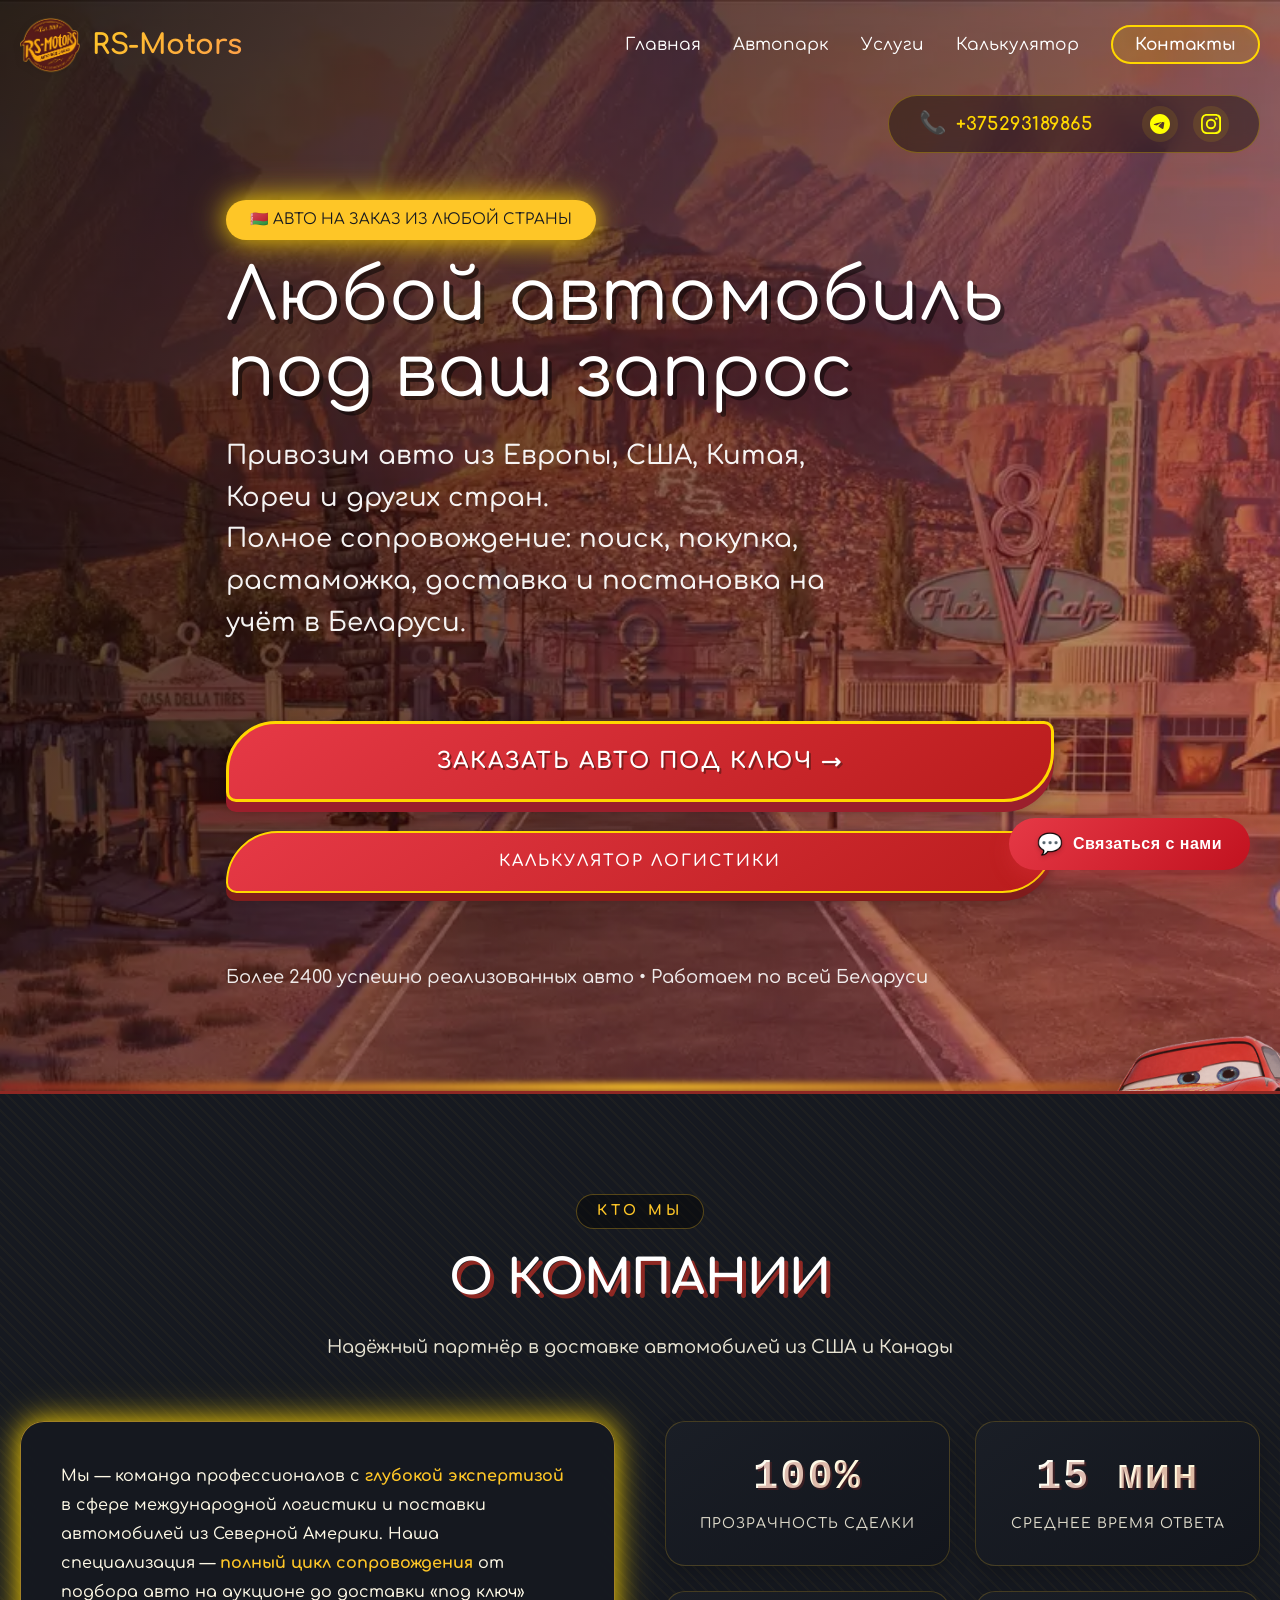
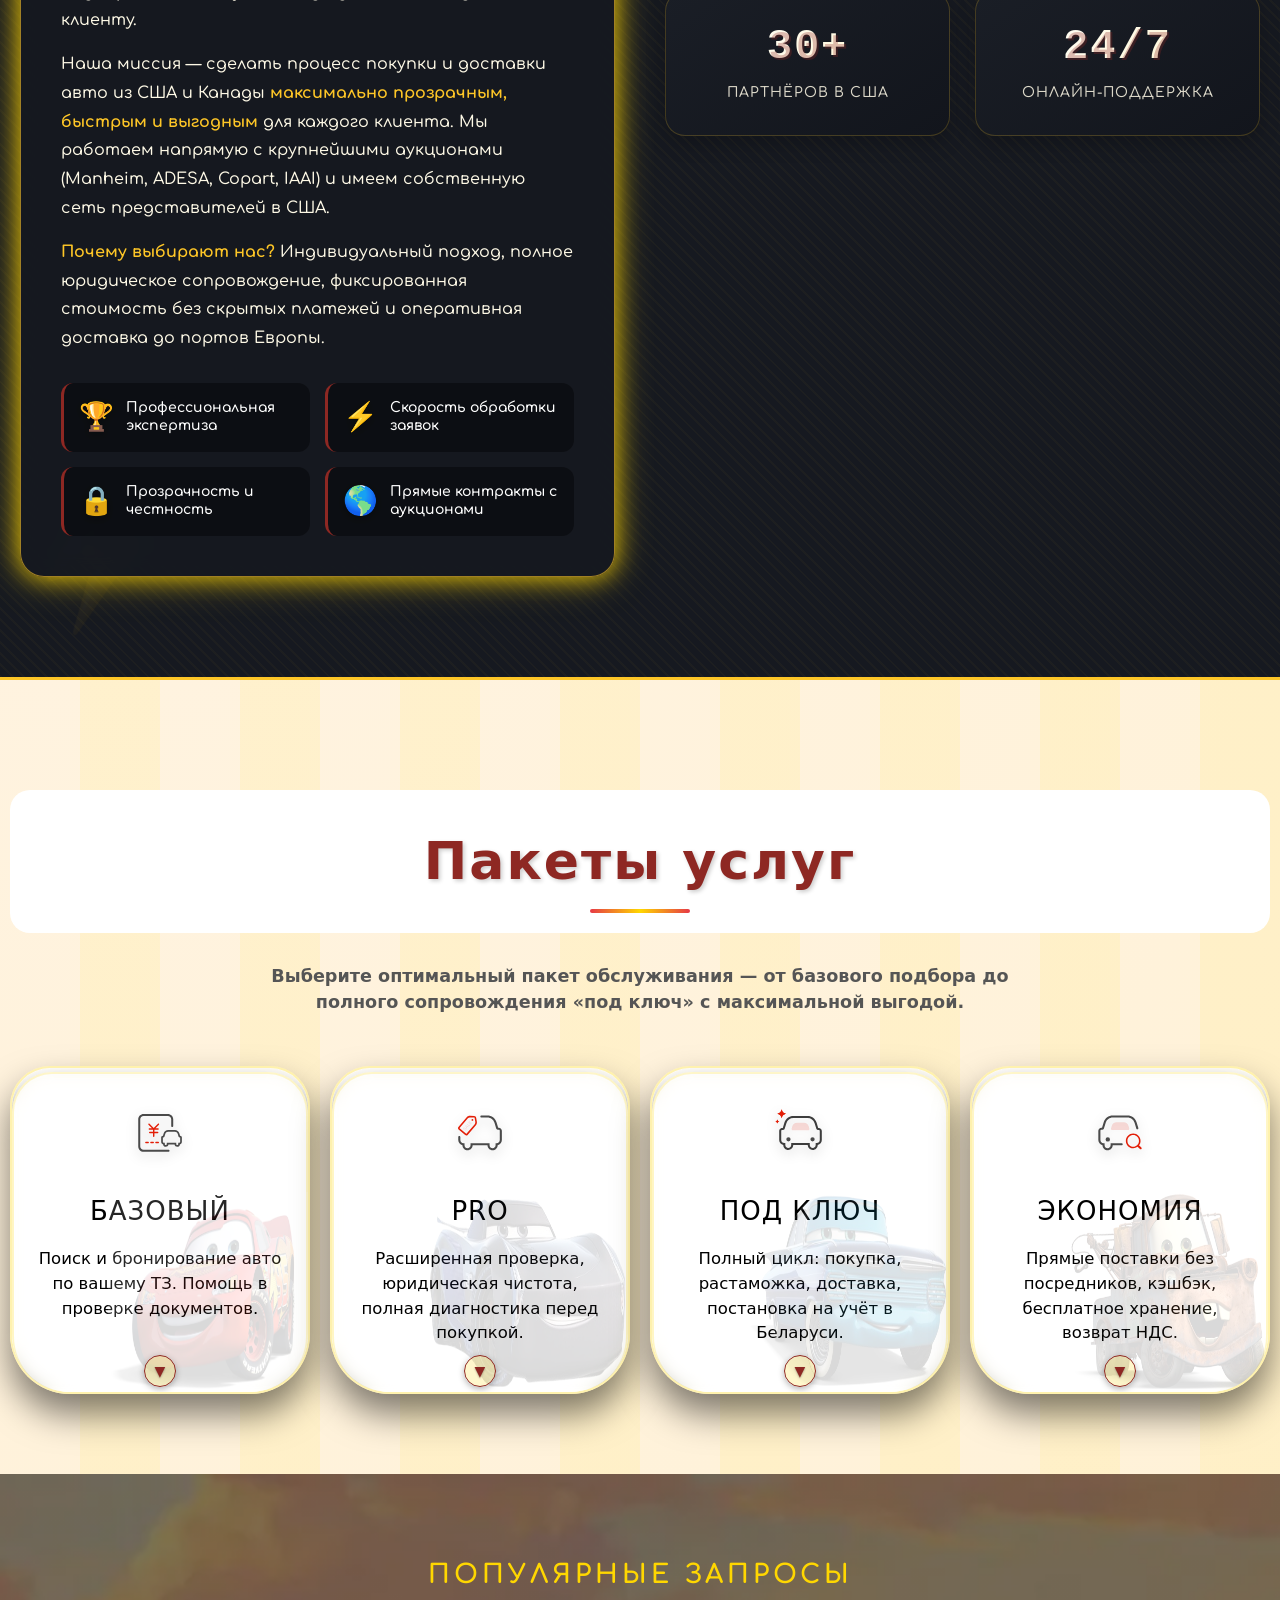
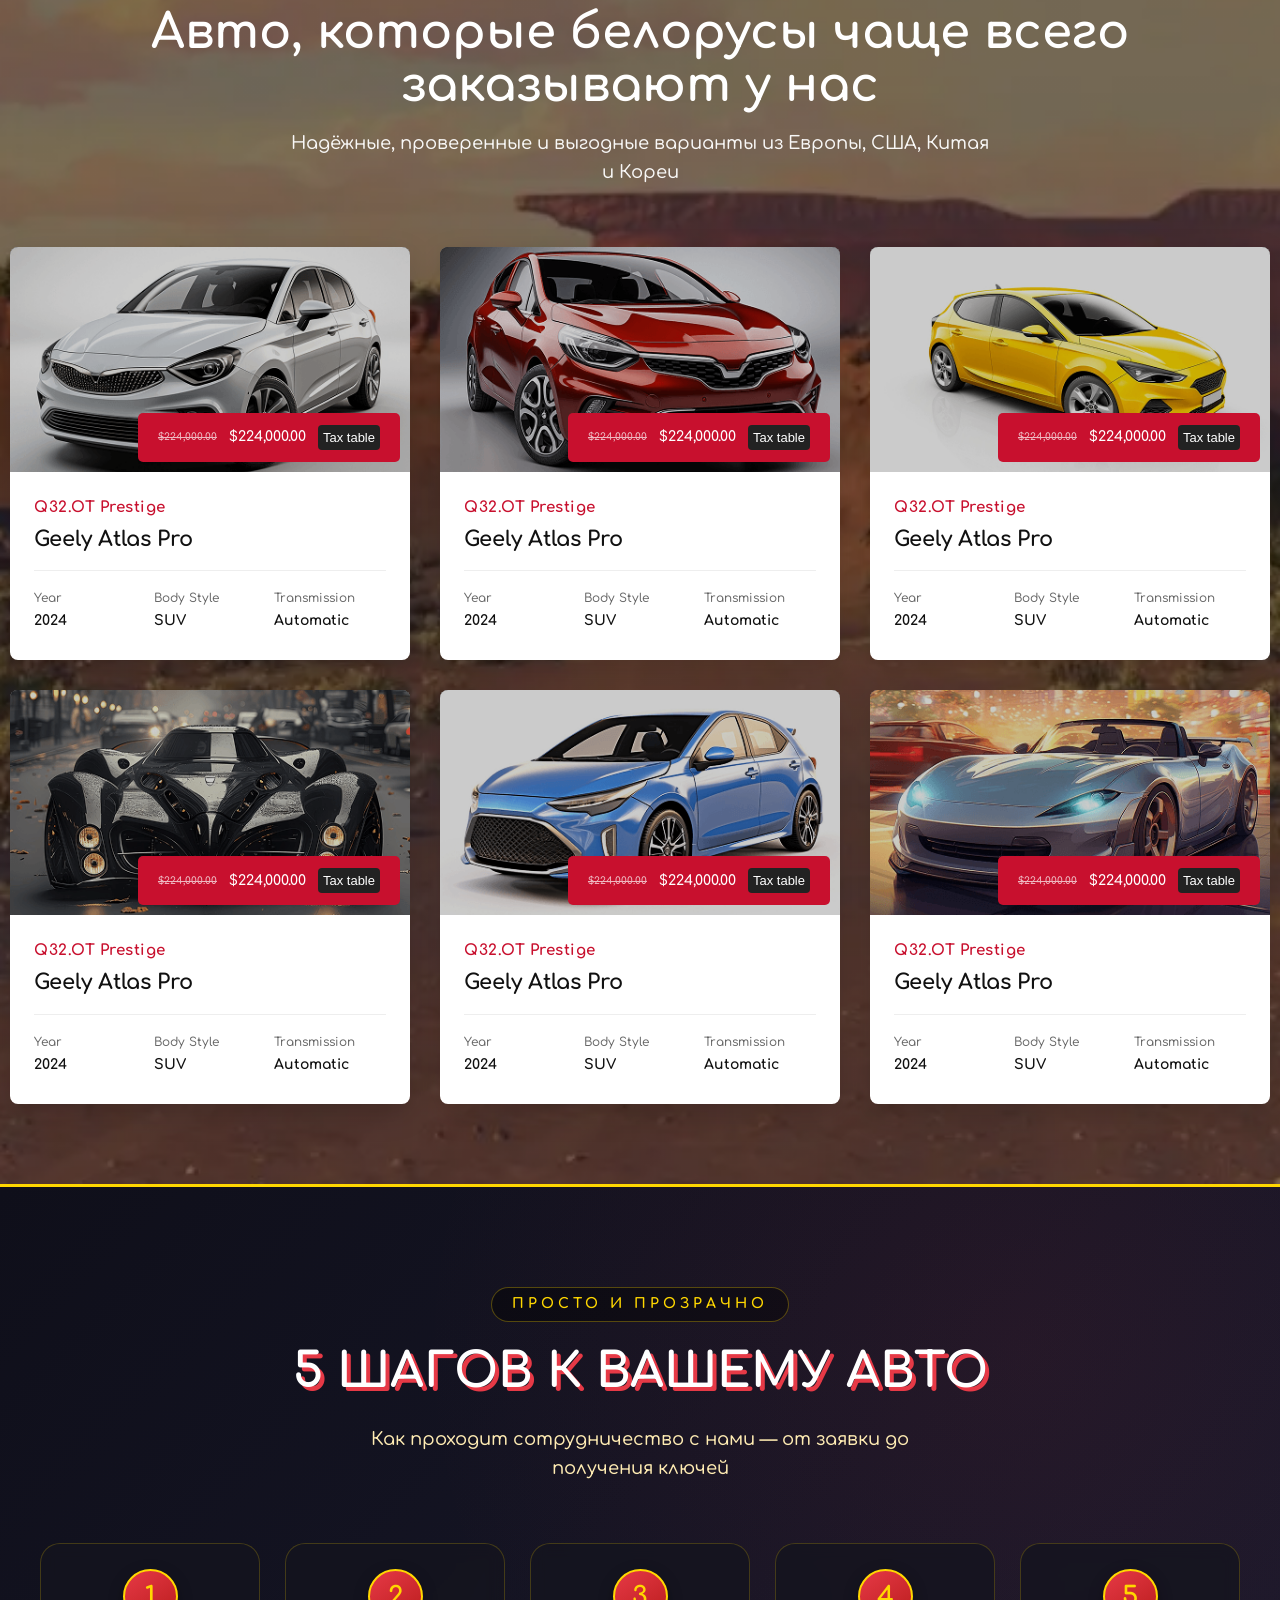
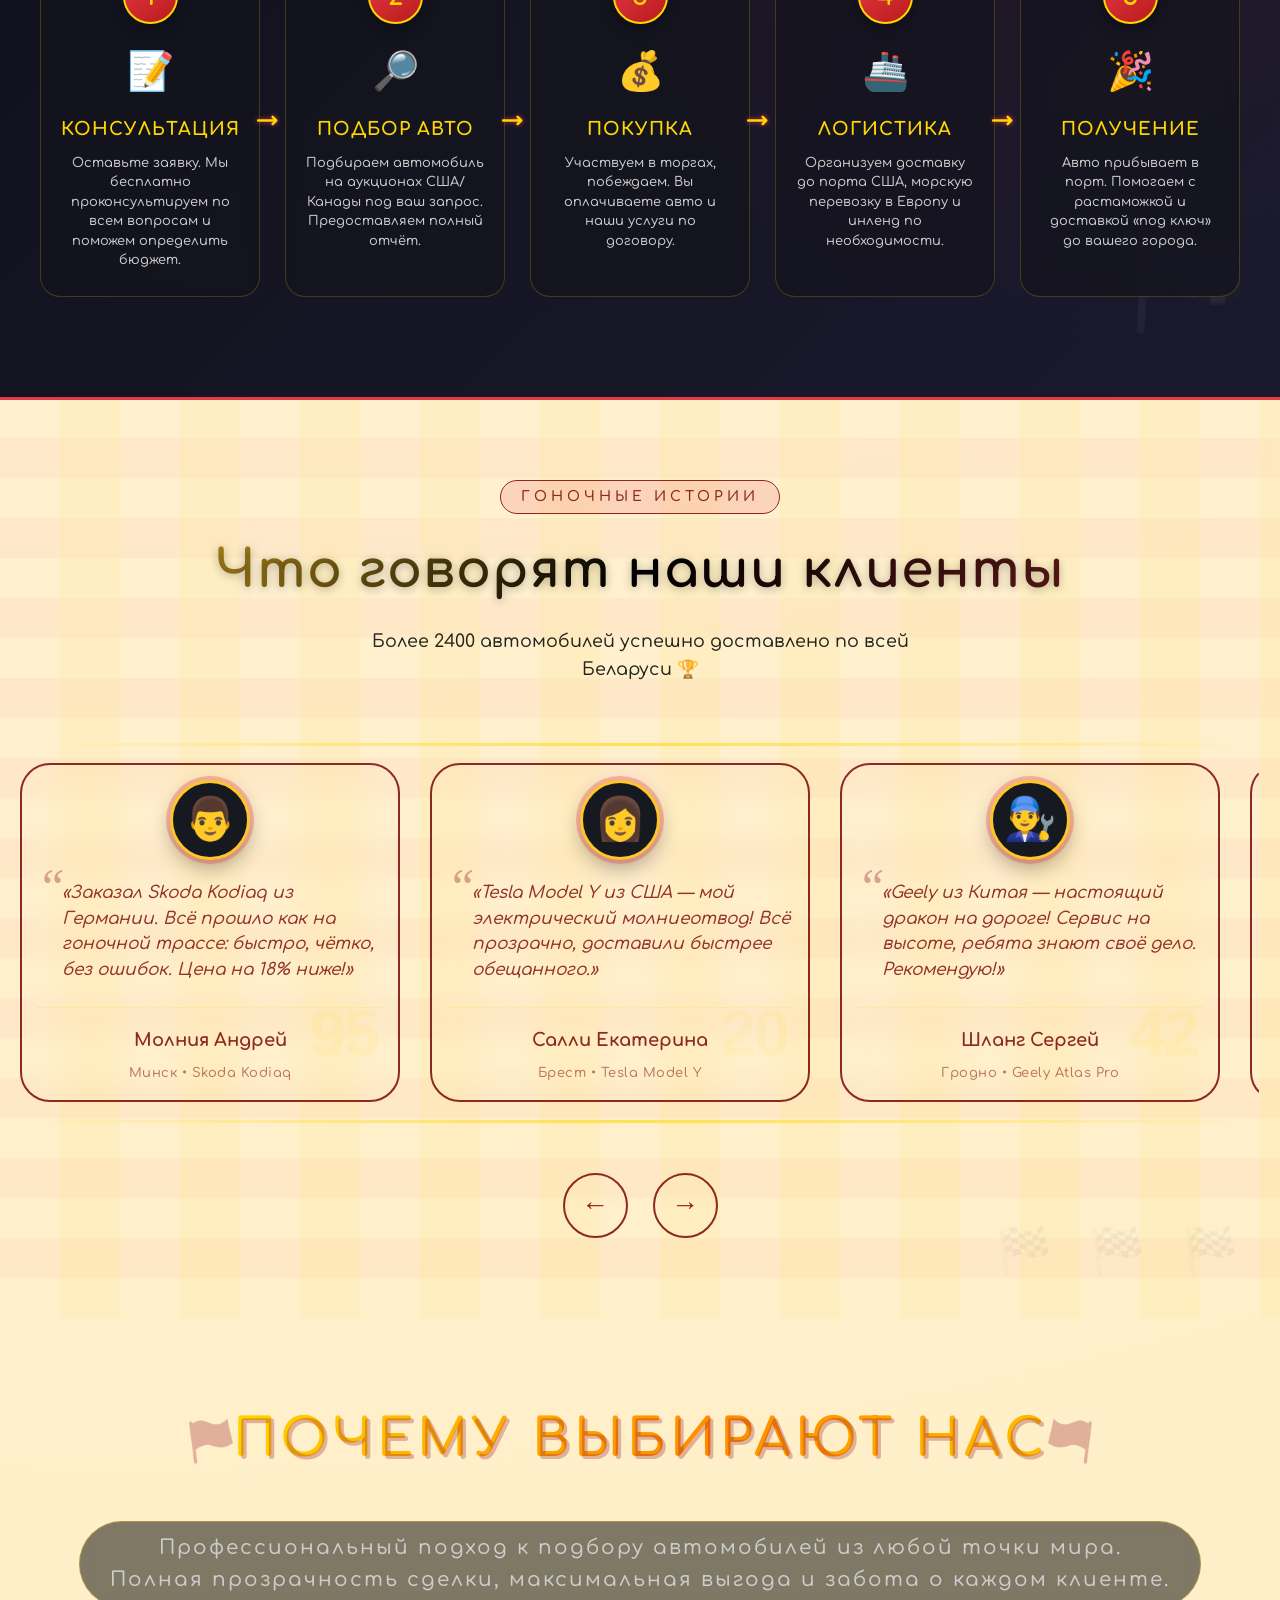
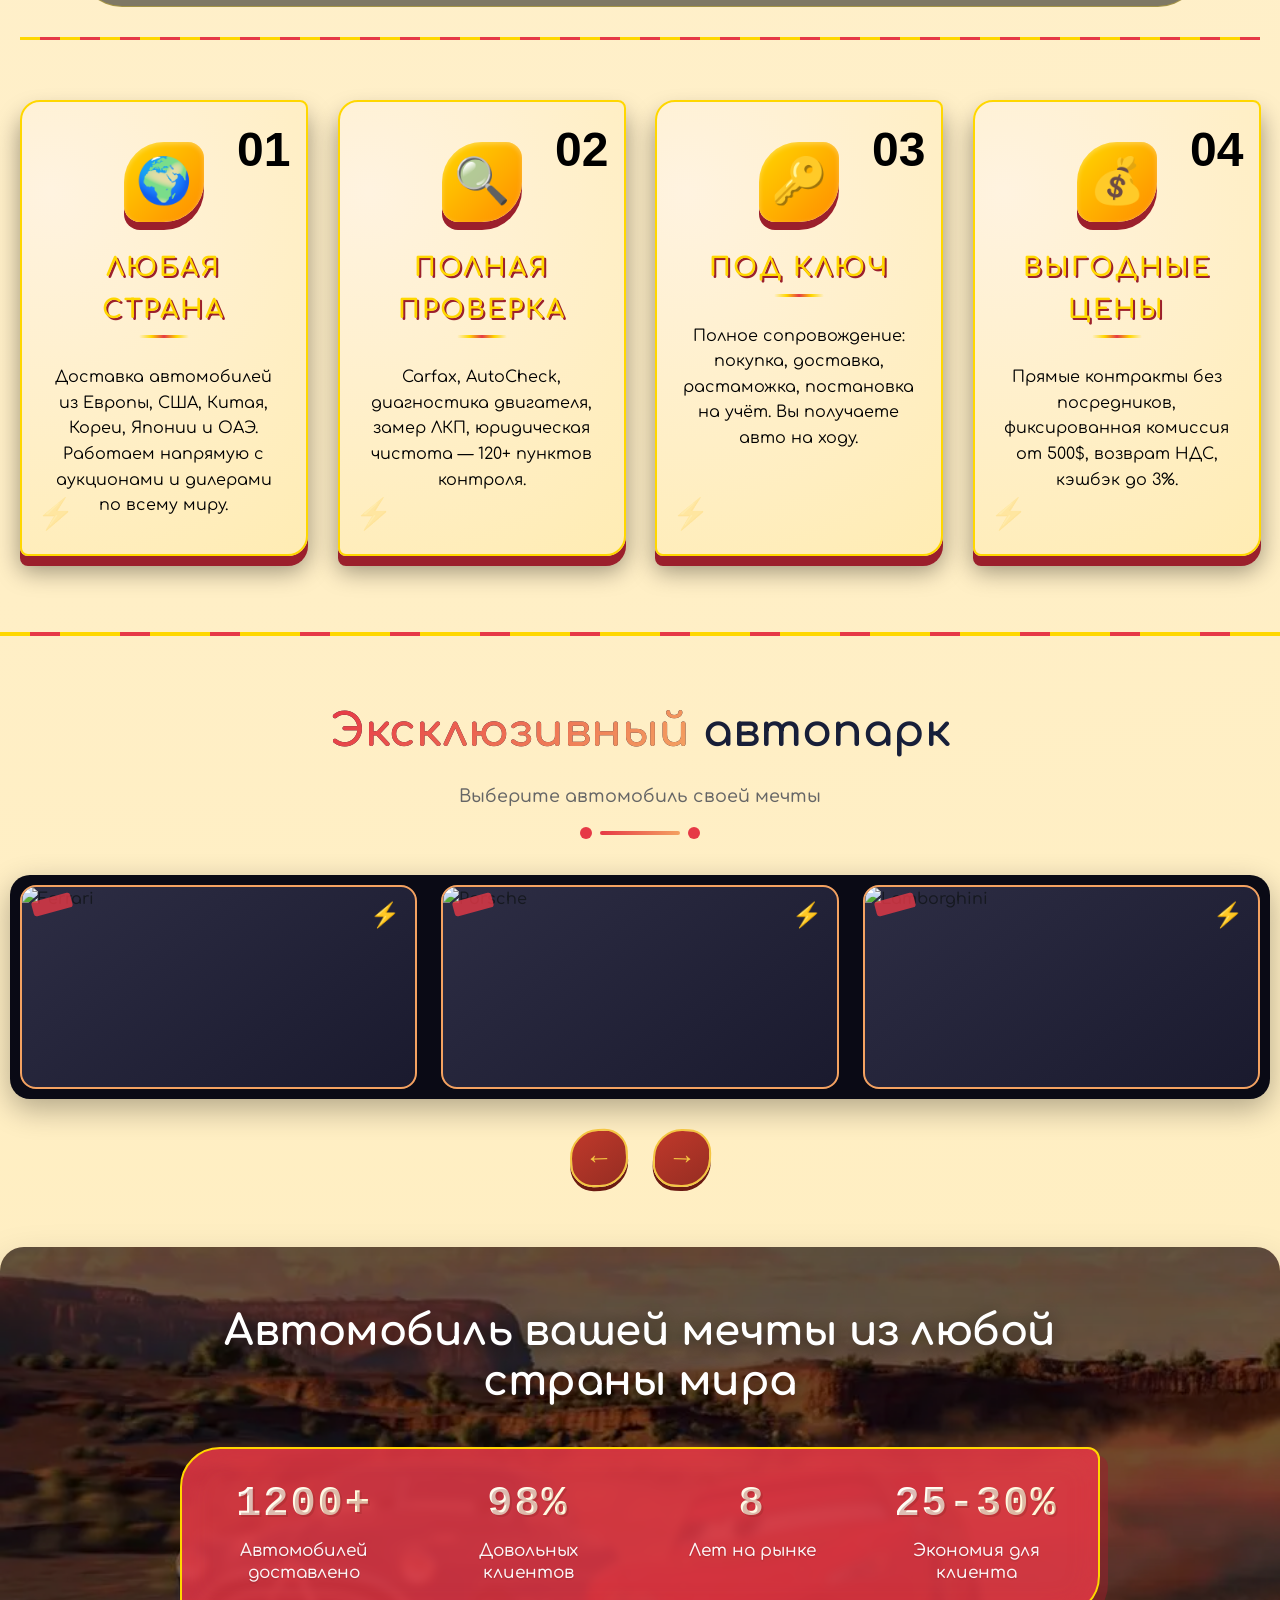
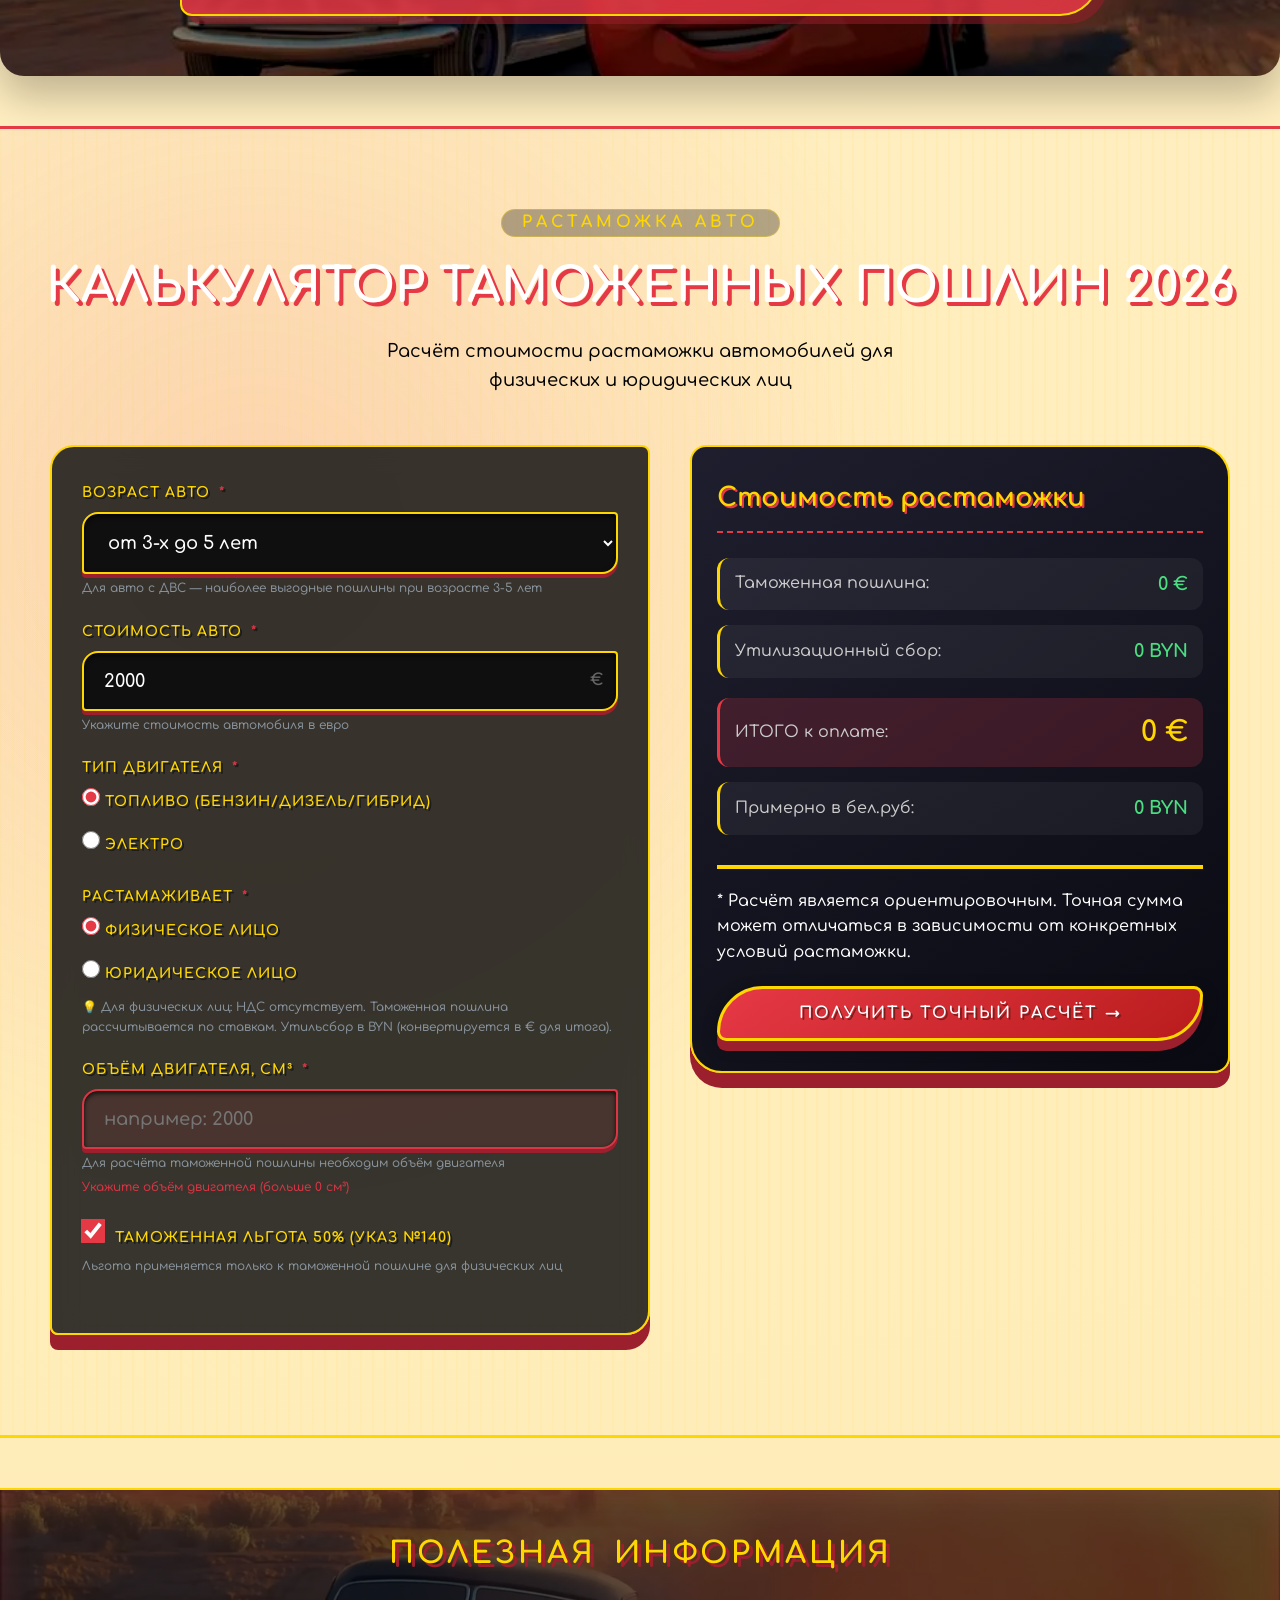
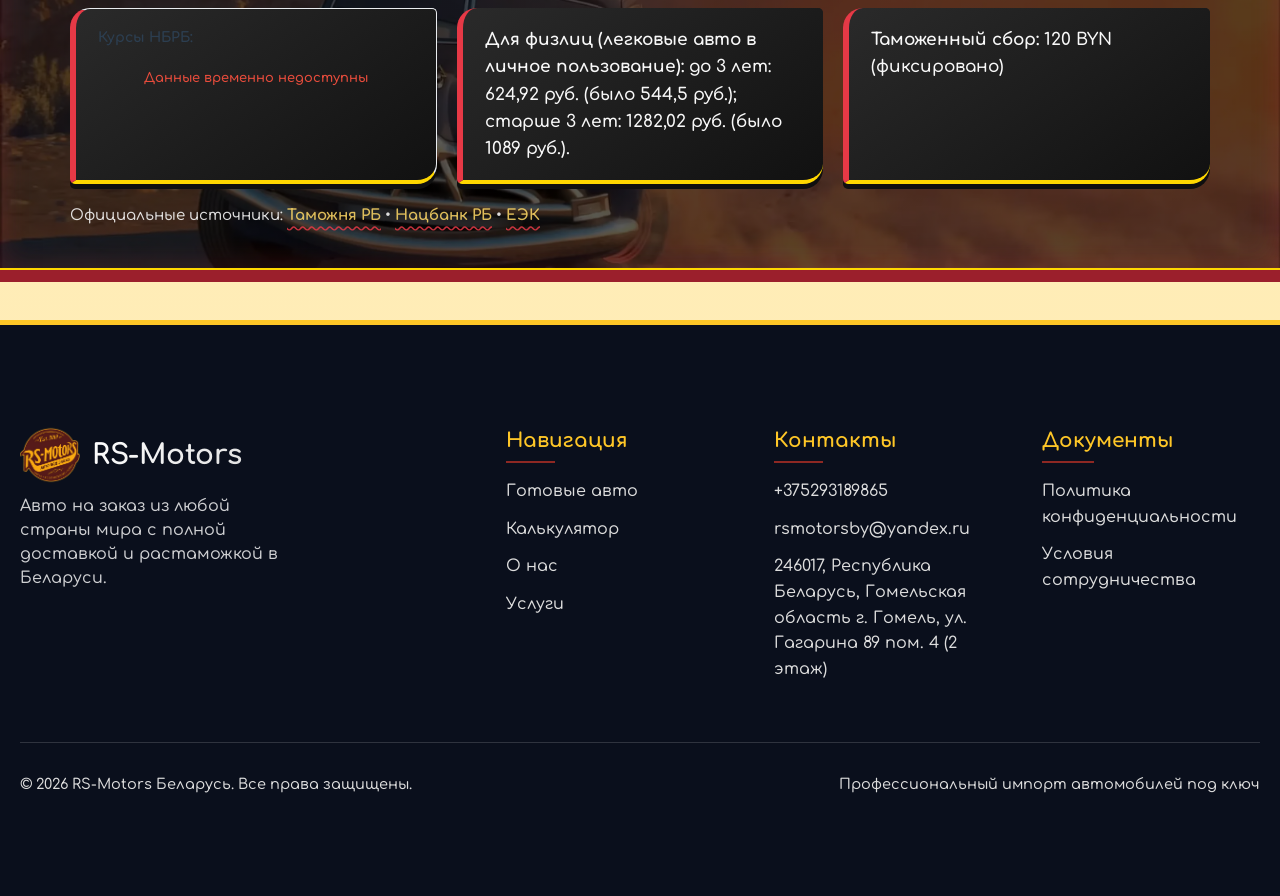
==== commit 3e27169e: "calc calc" ====
--- a/index.html
+++ b/index.html
@@ -1275,7 +1275,7 @@
                     >— €</span
                   >
                 </div>
-                <div class="result-row total-row">
+                <div class="result-row">
                   <span>Примерно в бел.руб:</span>
                   <span id="totalBYNAmount" class="result-value">— BYN</span>
                 </div>
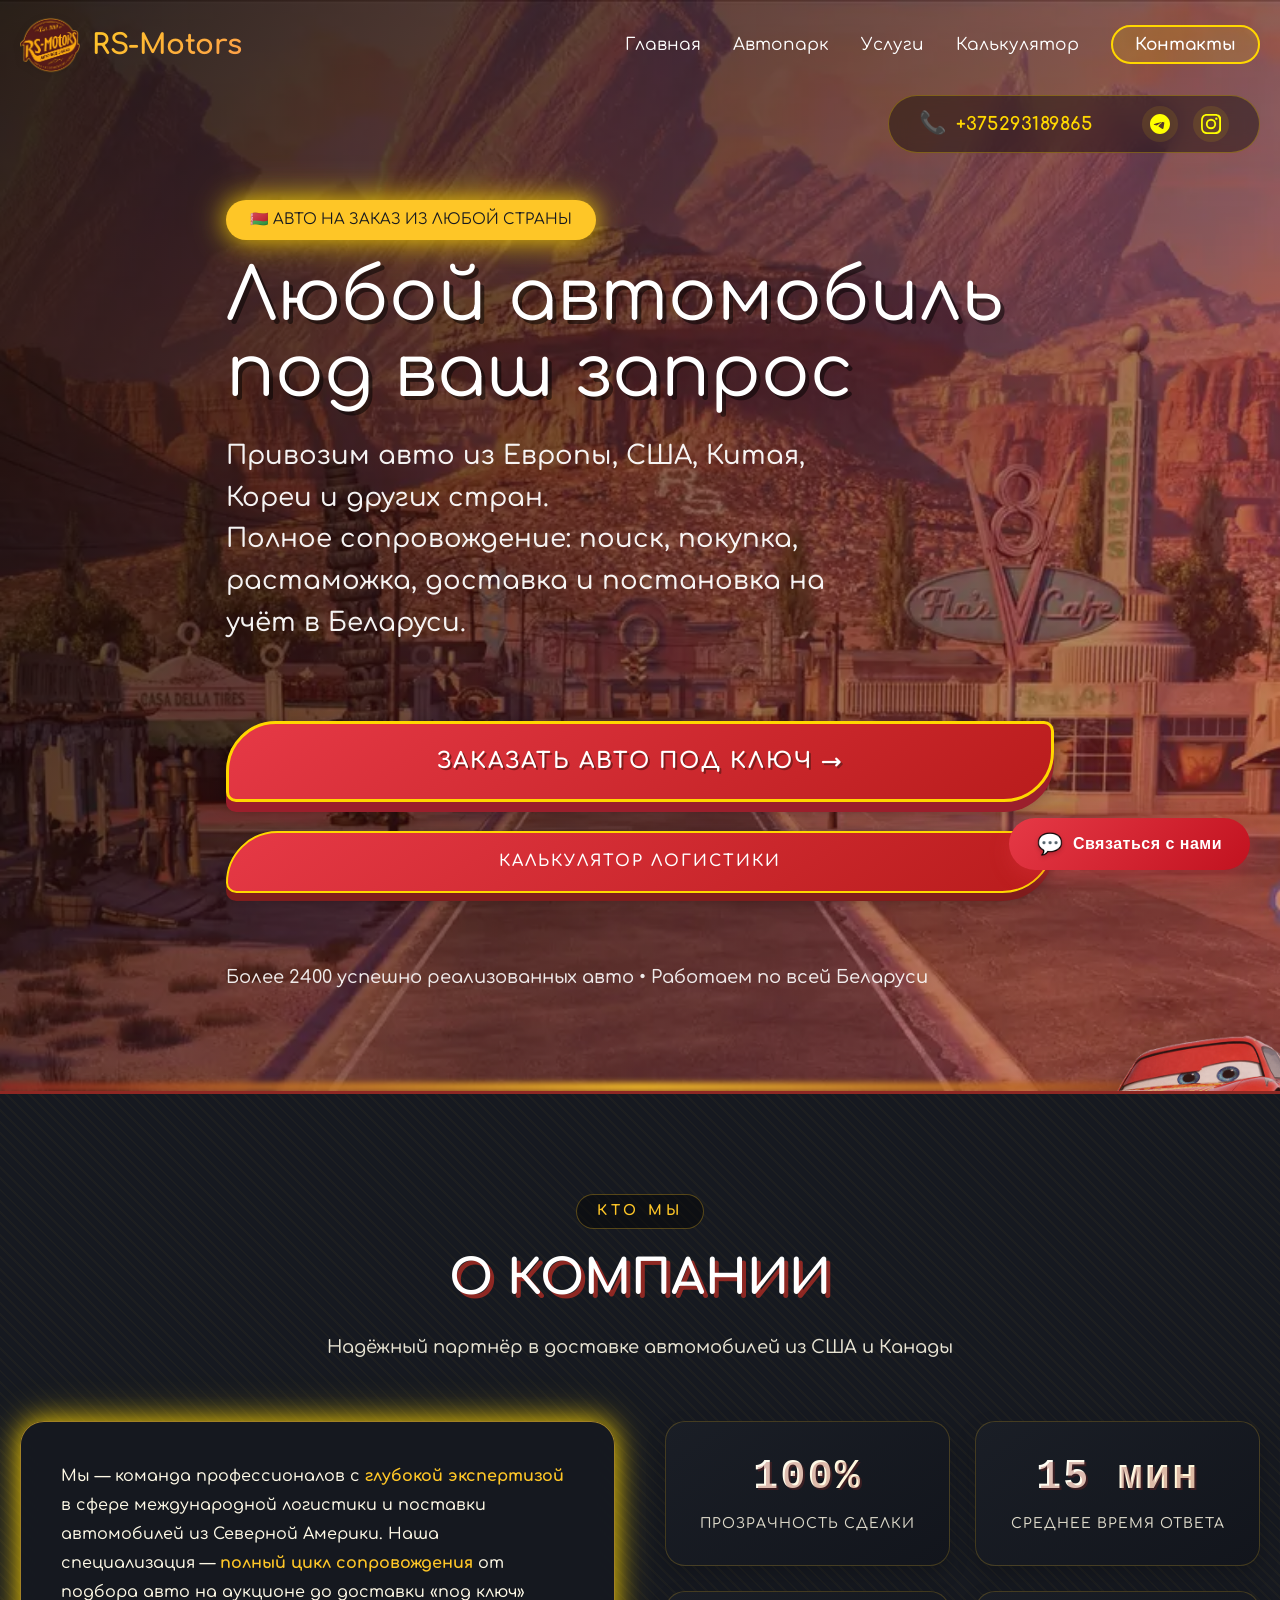
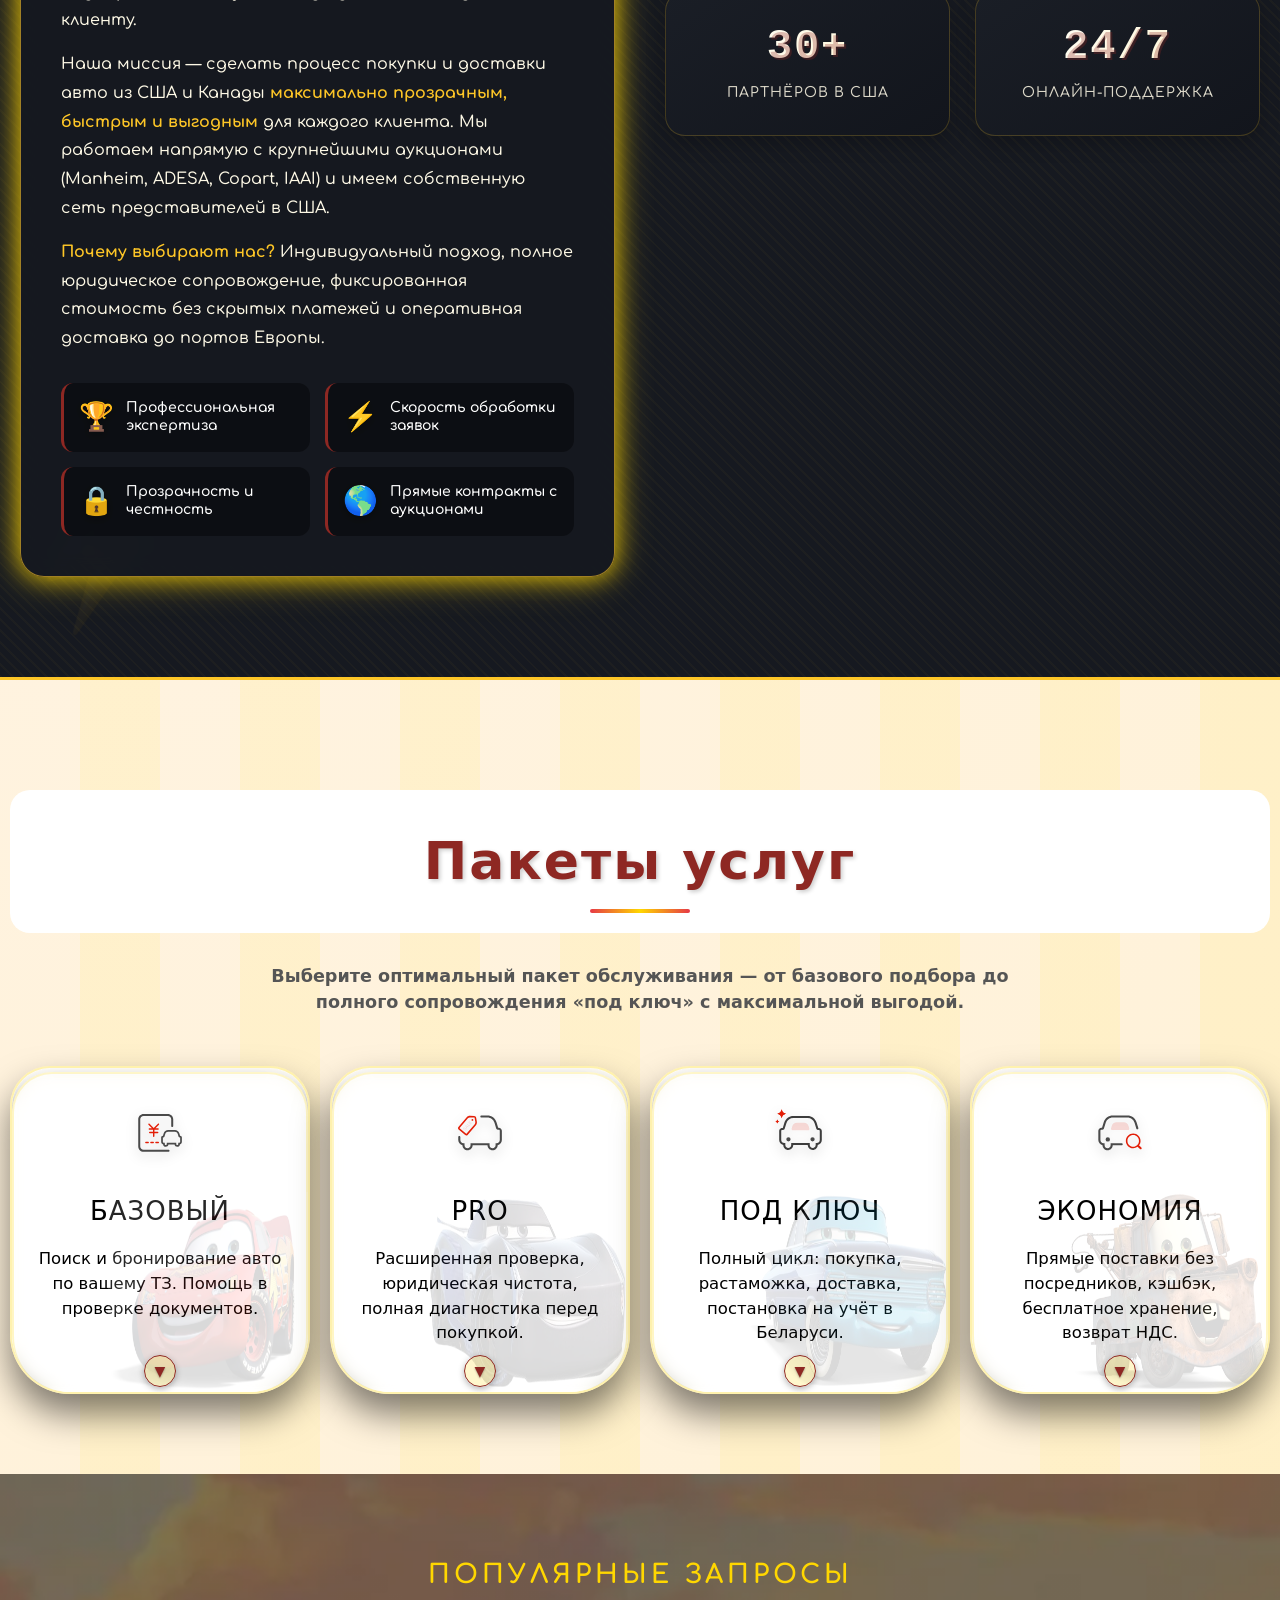
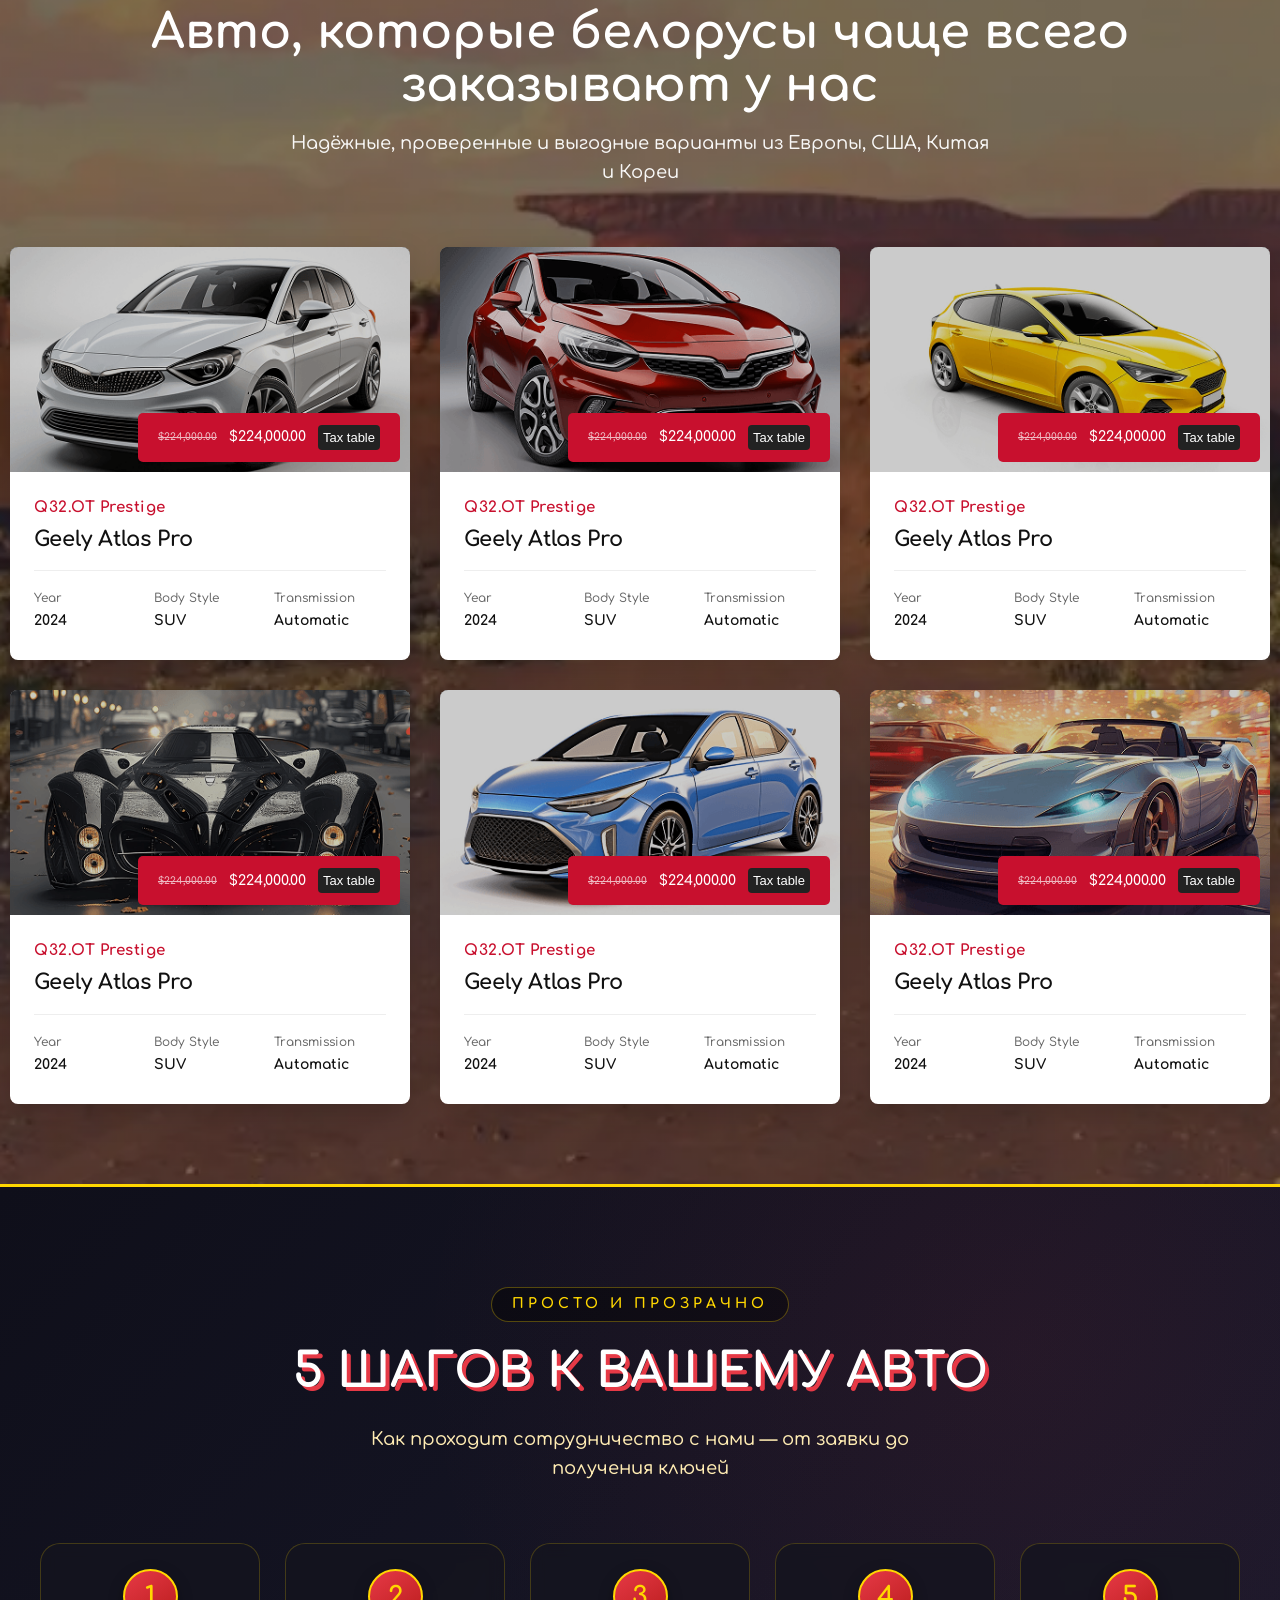
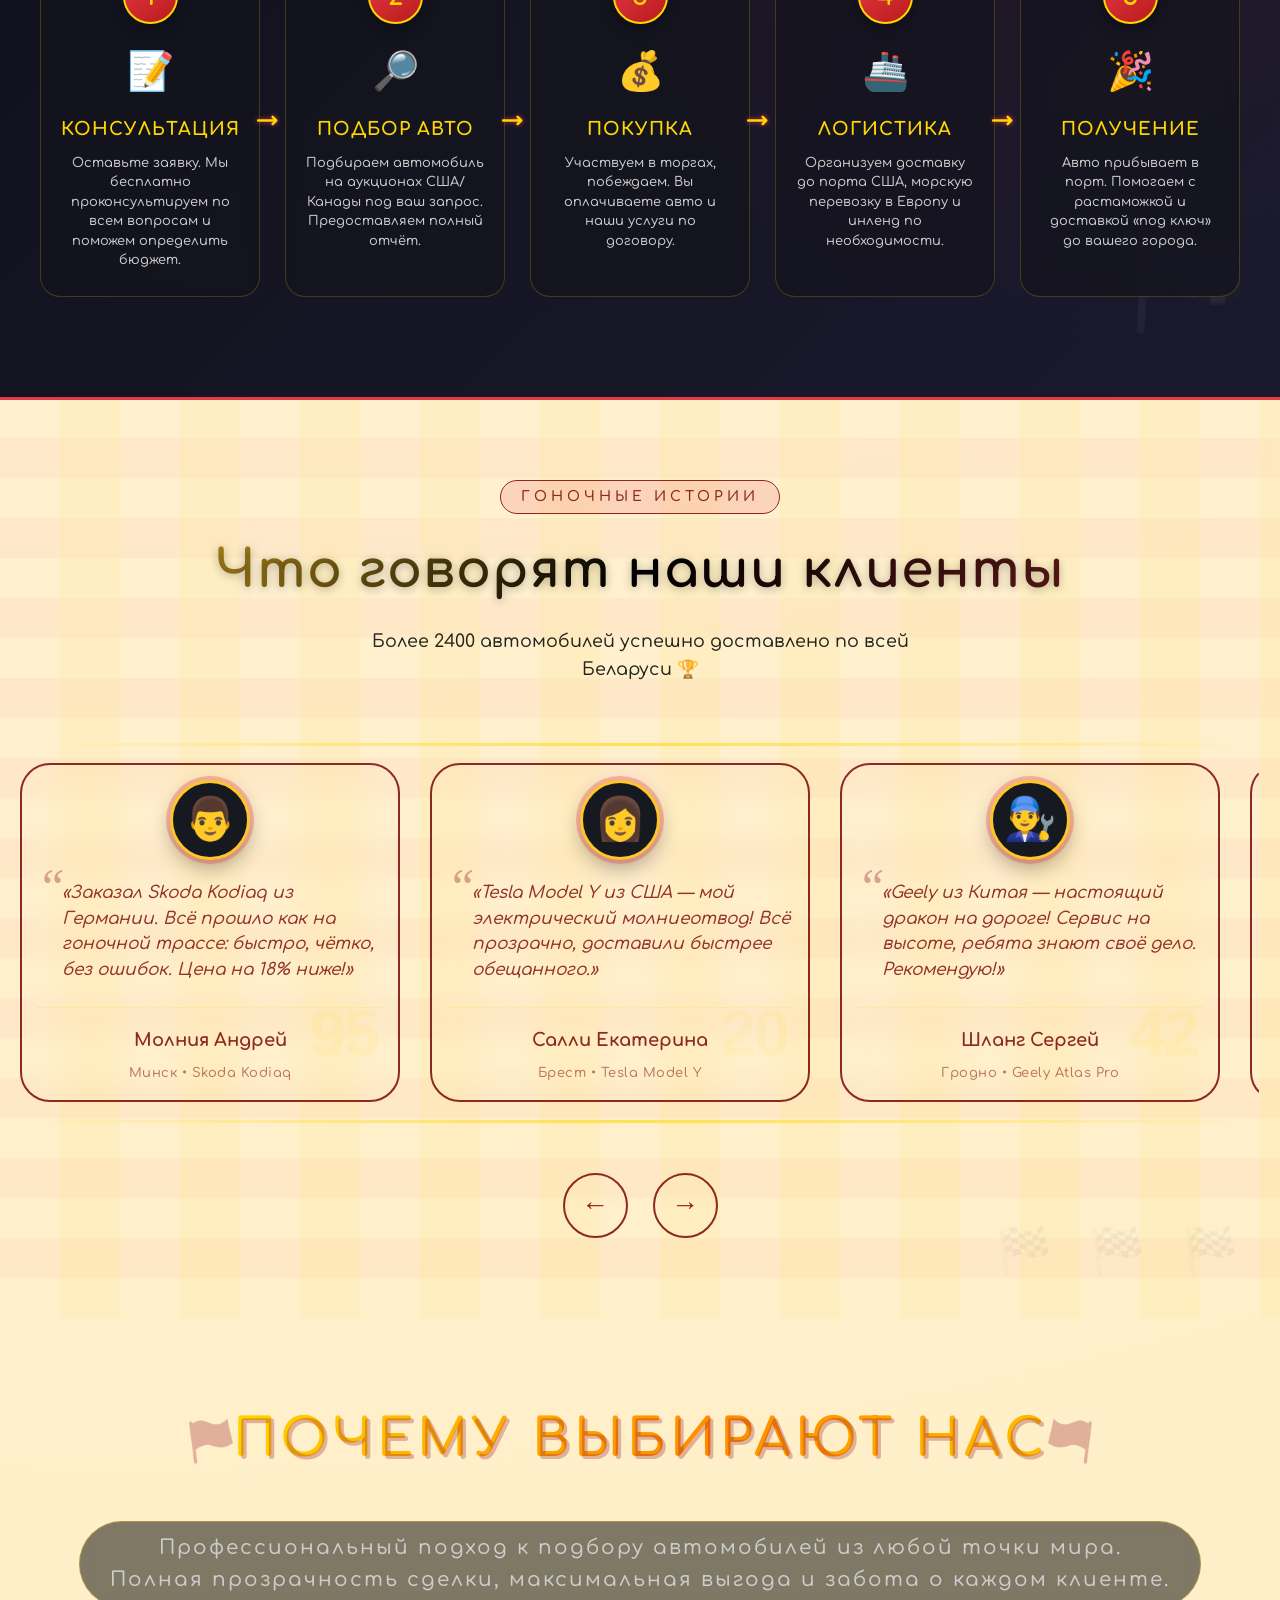
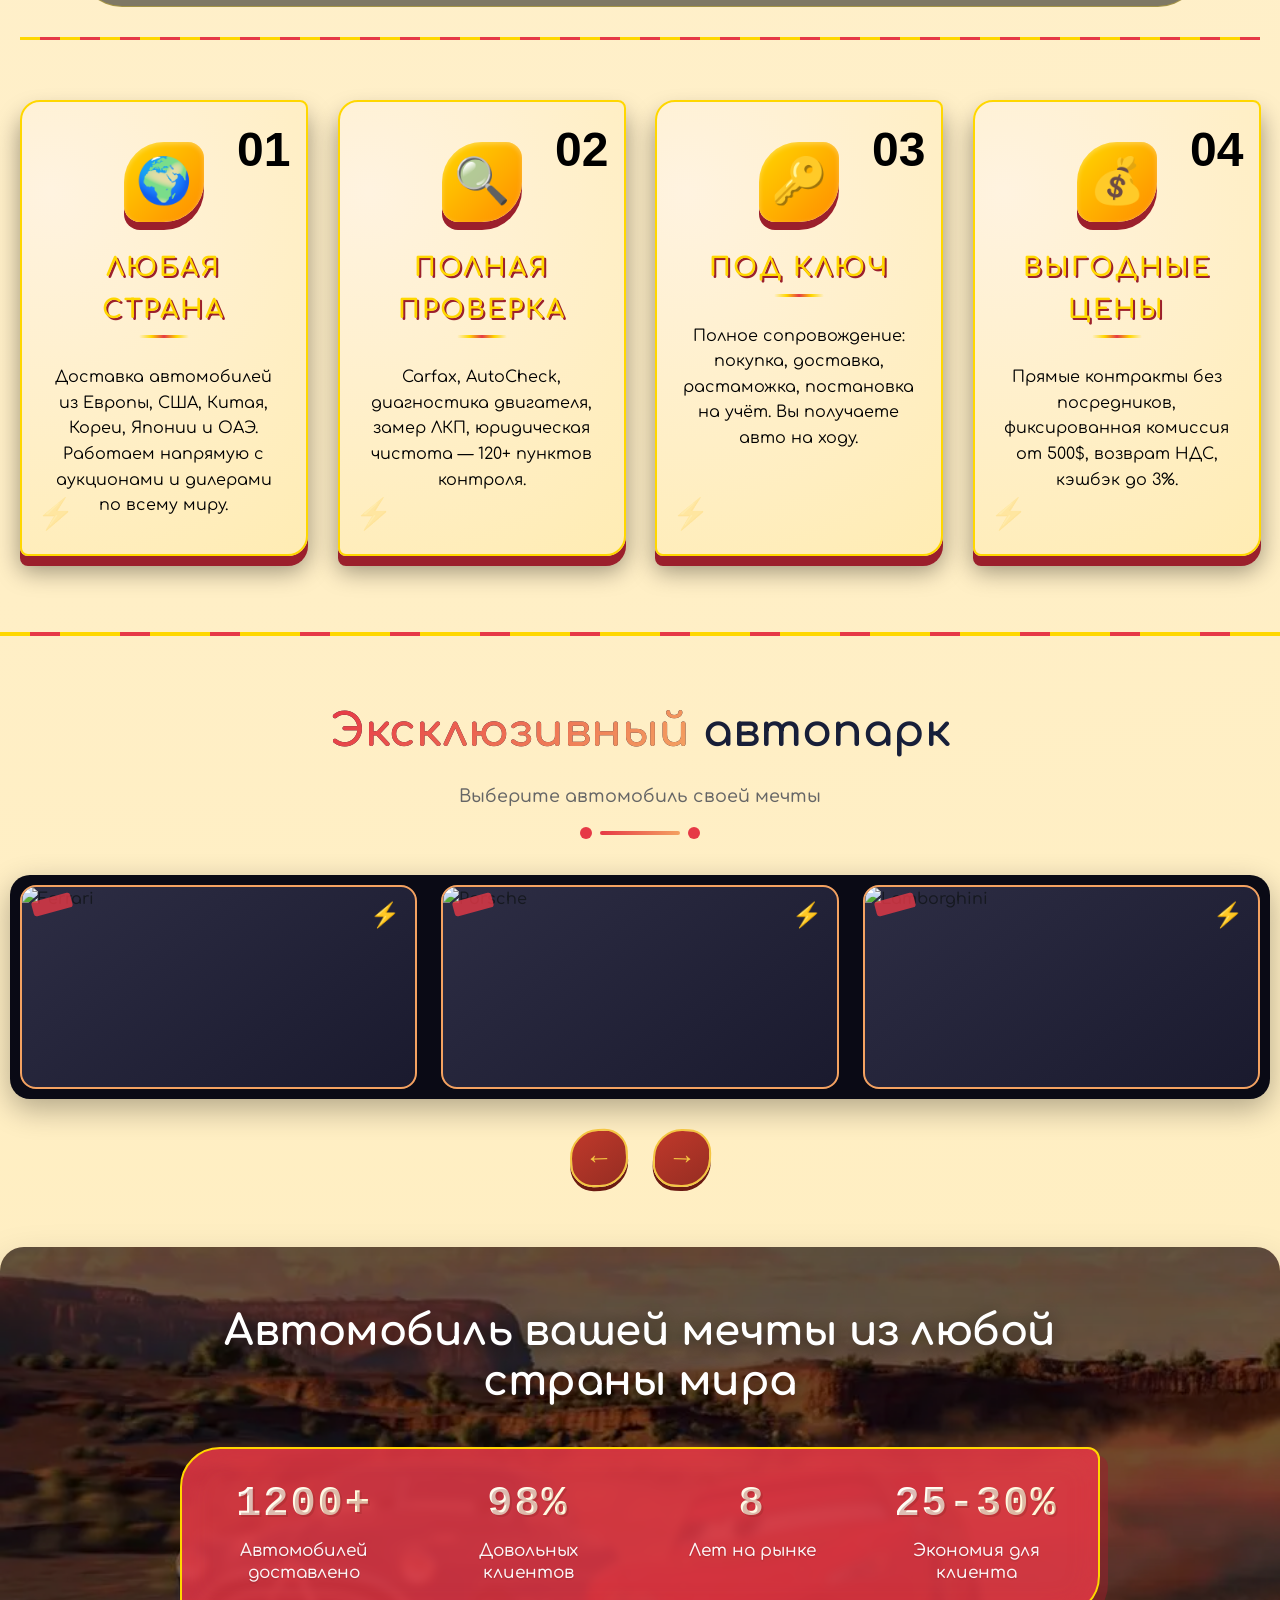
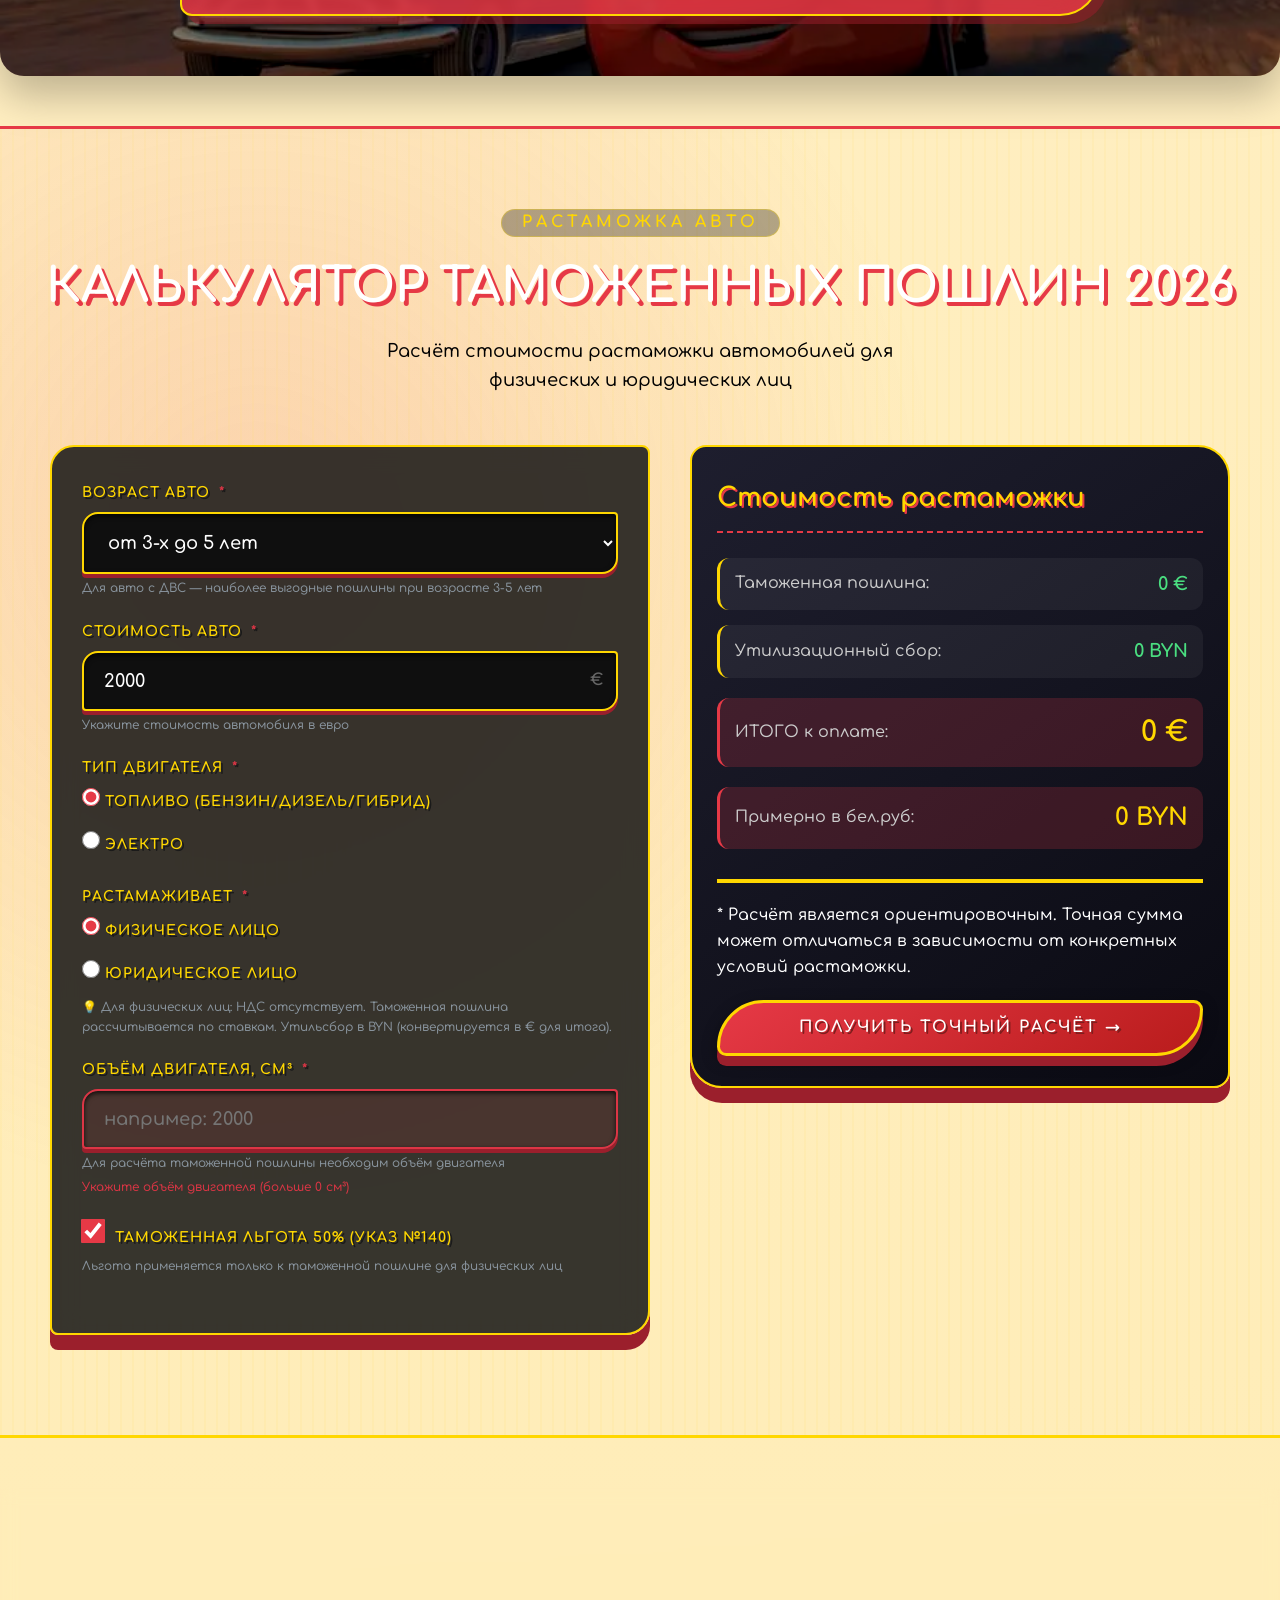
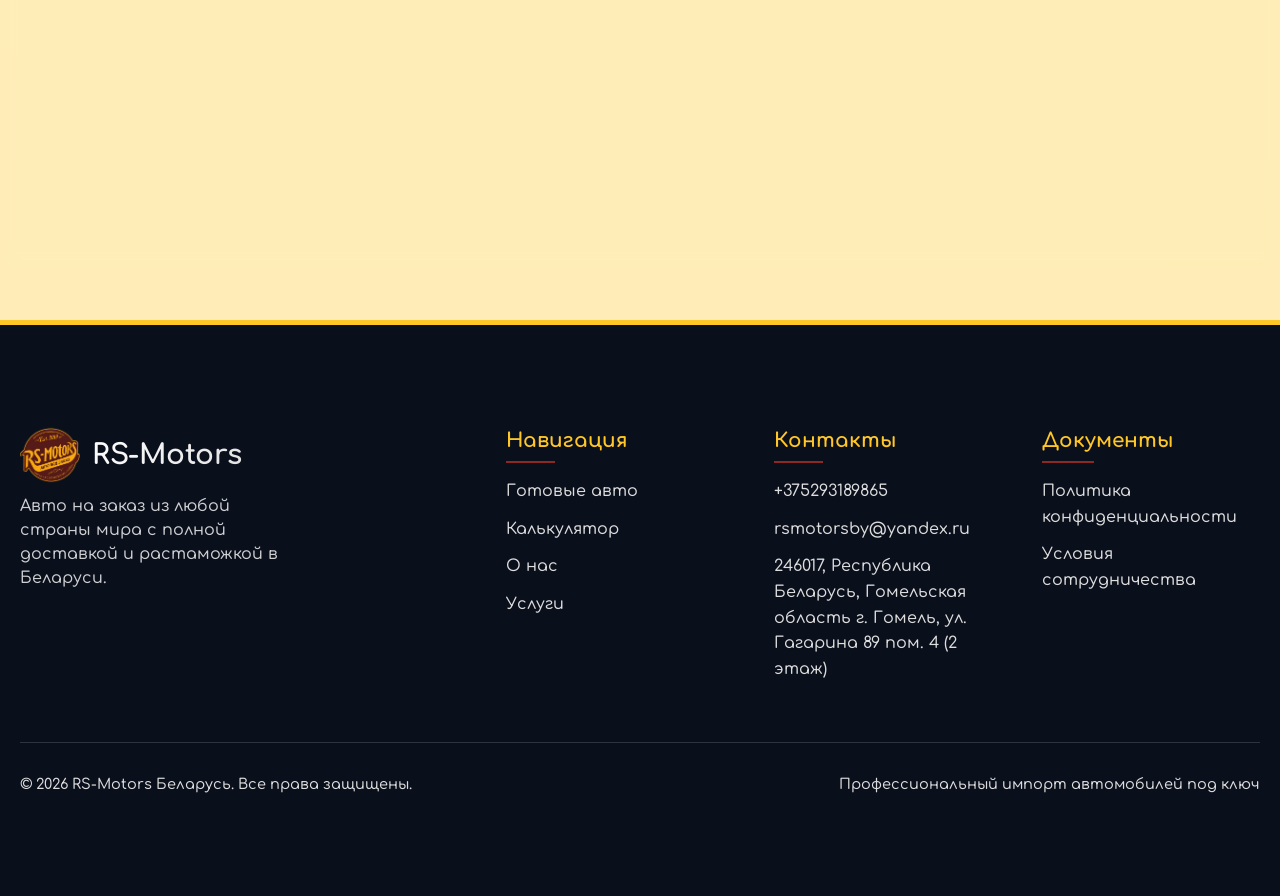
==== commit 781d09eb: "add add" ====
--- a/index.html
+++ b/index.html
@@ -1275,7 +1275,7 @@
                     >— €</span
                   >
                 </div>
-                <div class="result-row">
+                <div class="result-row total-row">
                   <span>Примерно в бел.руб:</span>
                   <span id="totalBYNAmount" class="result-value">— BYN</span>
                 </div>
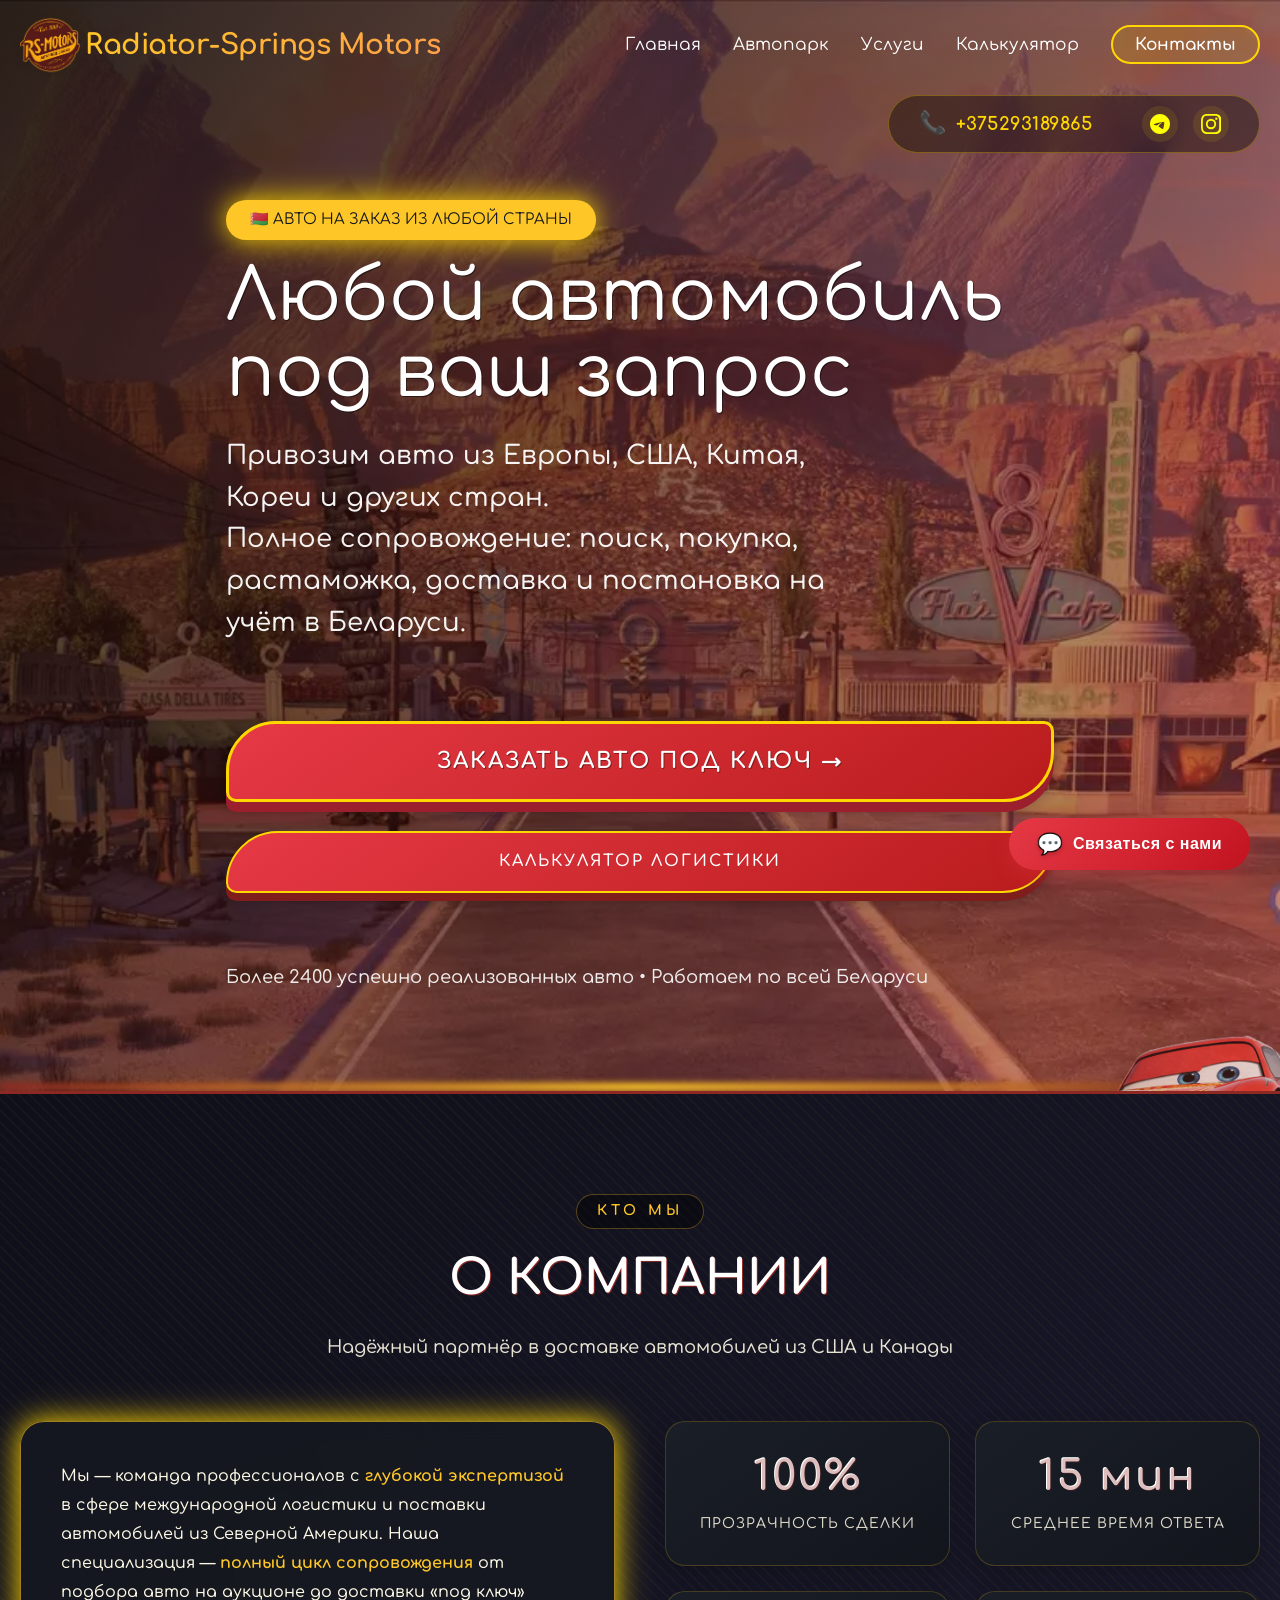
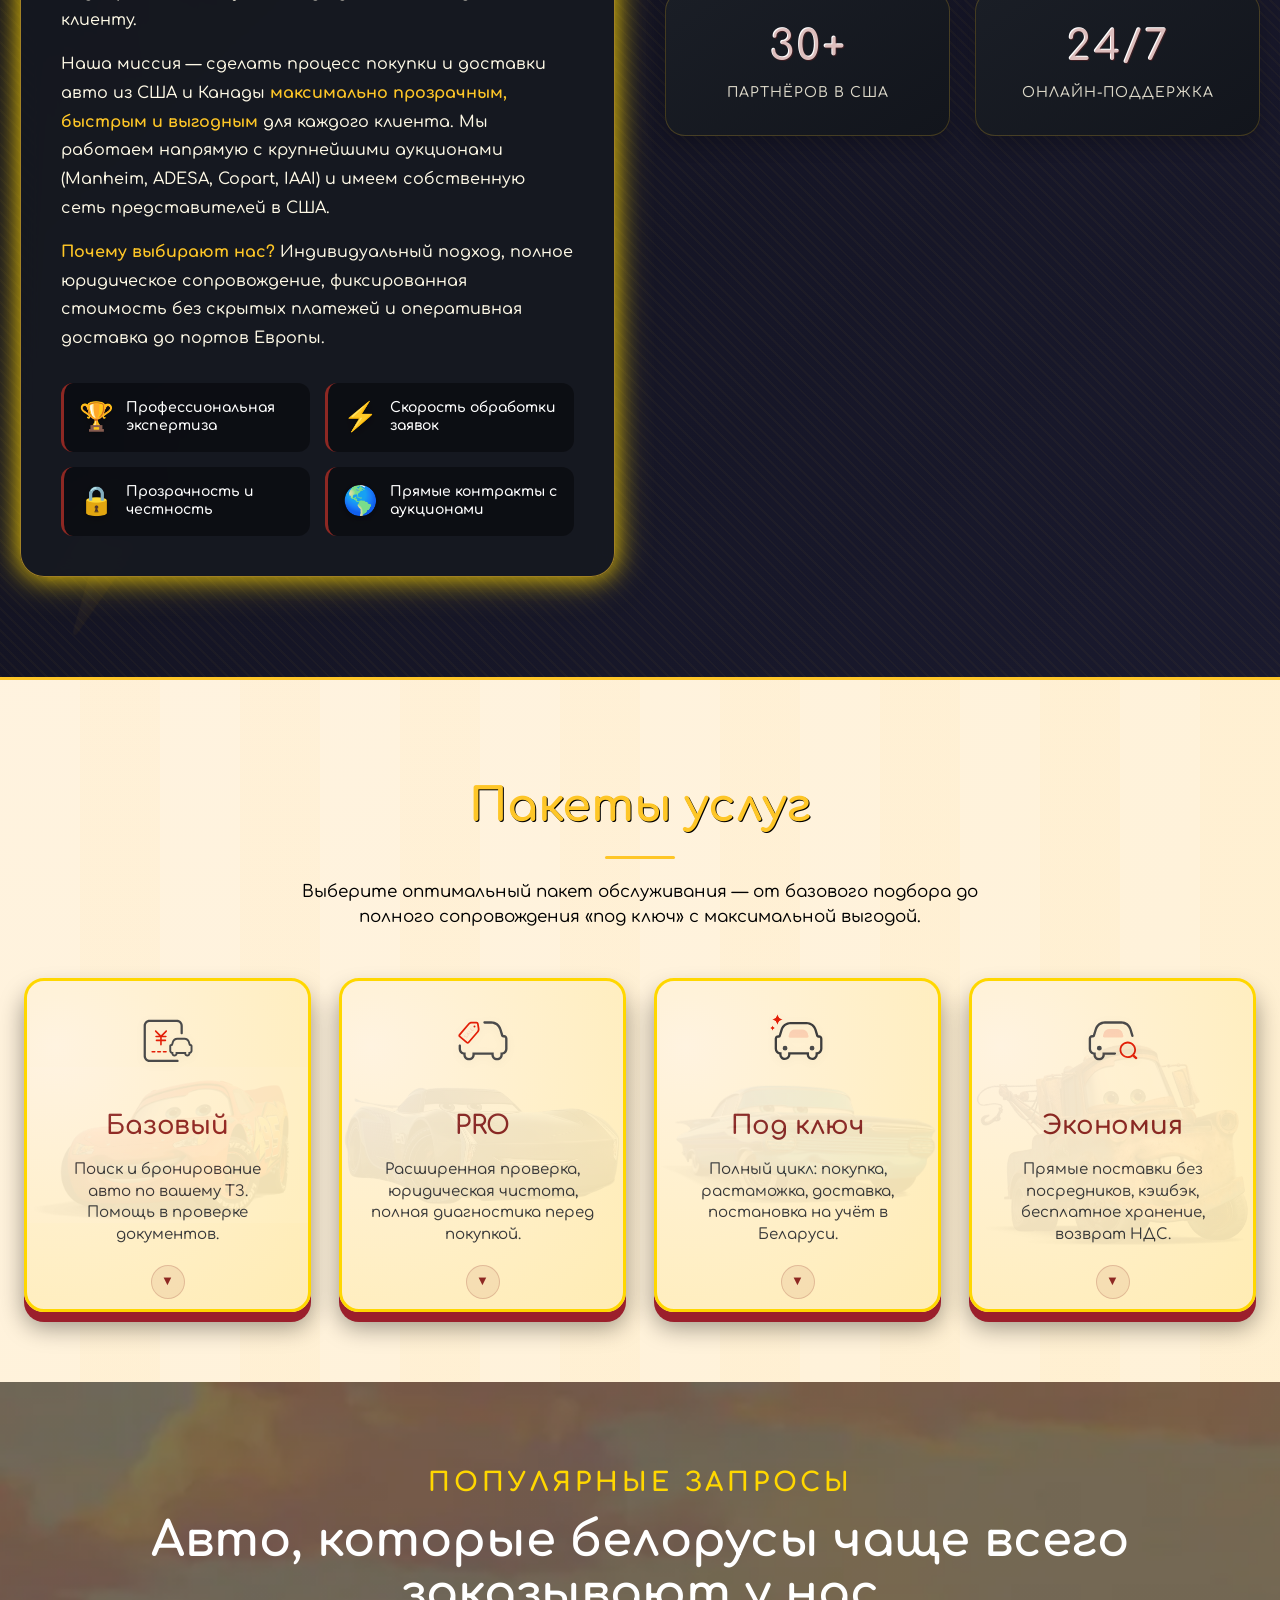
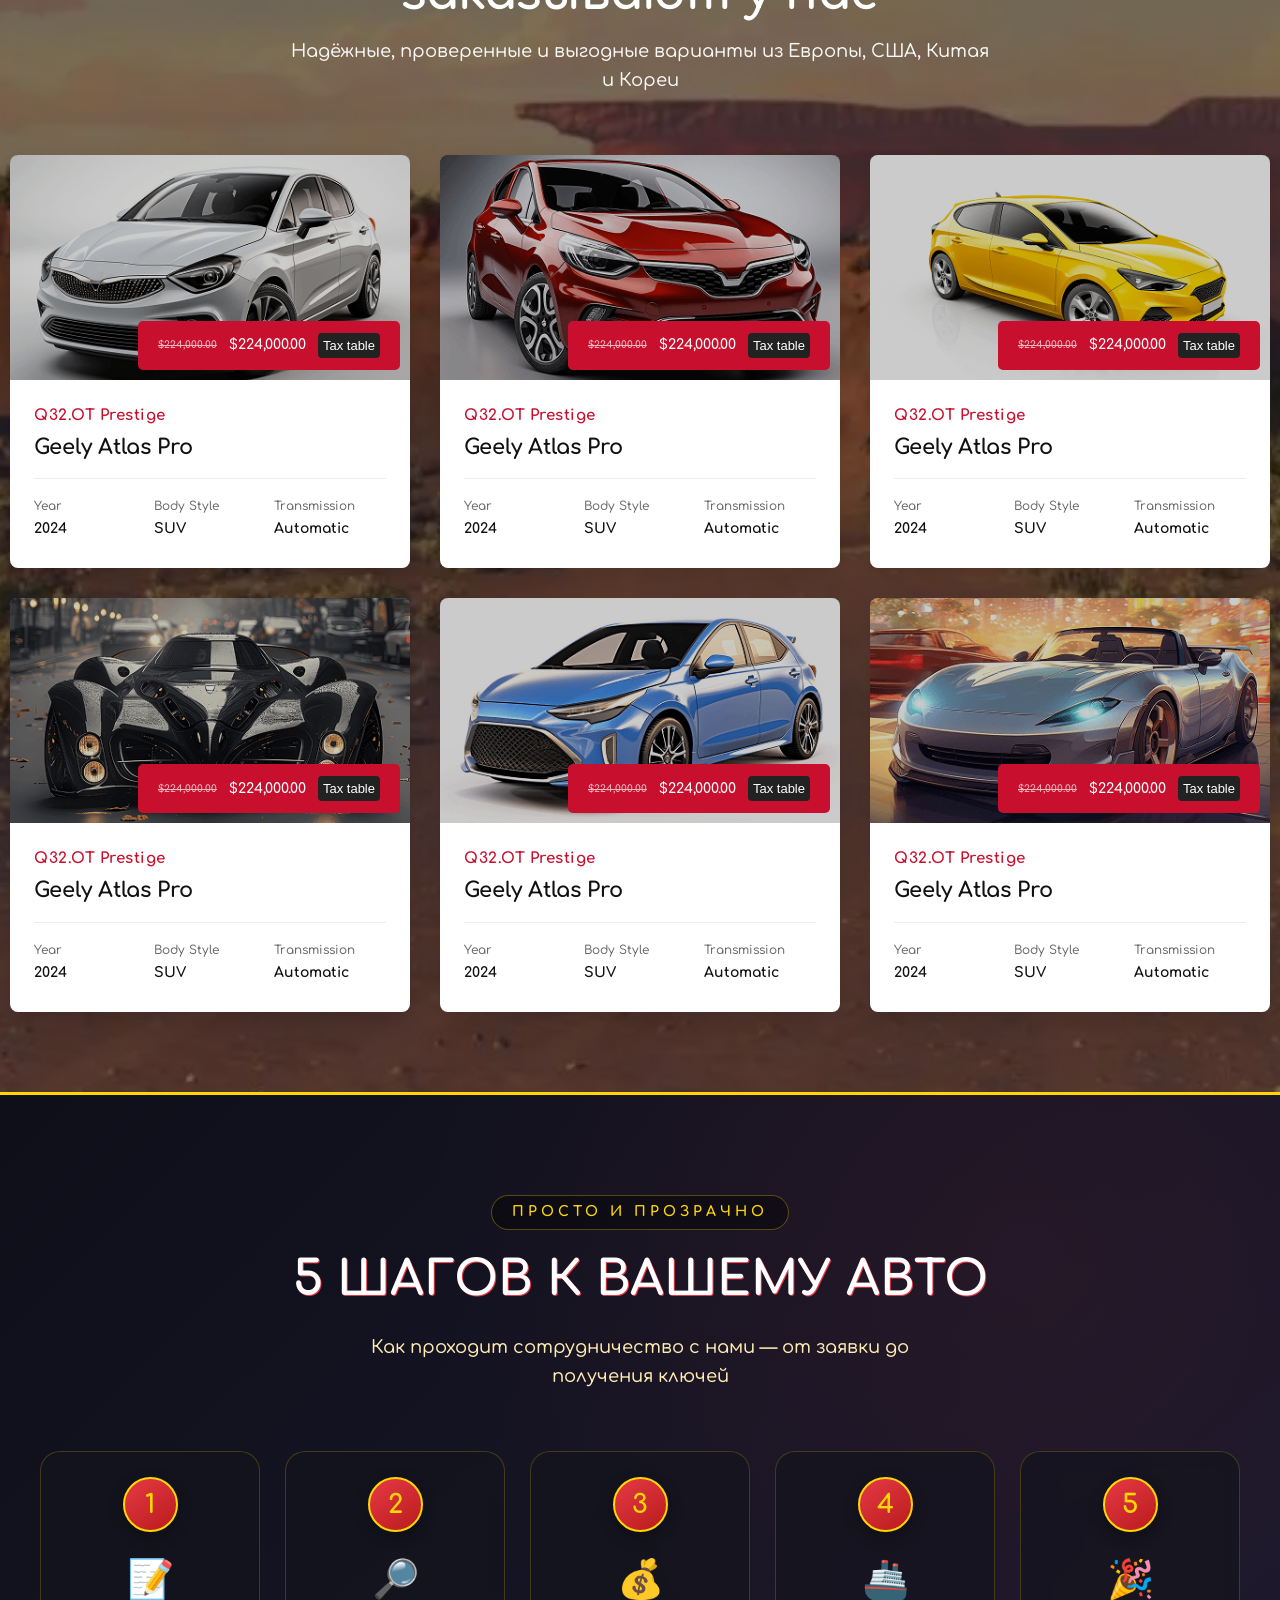
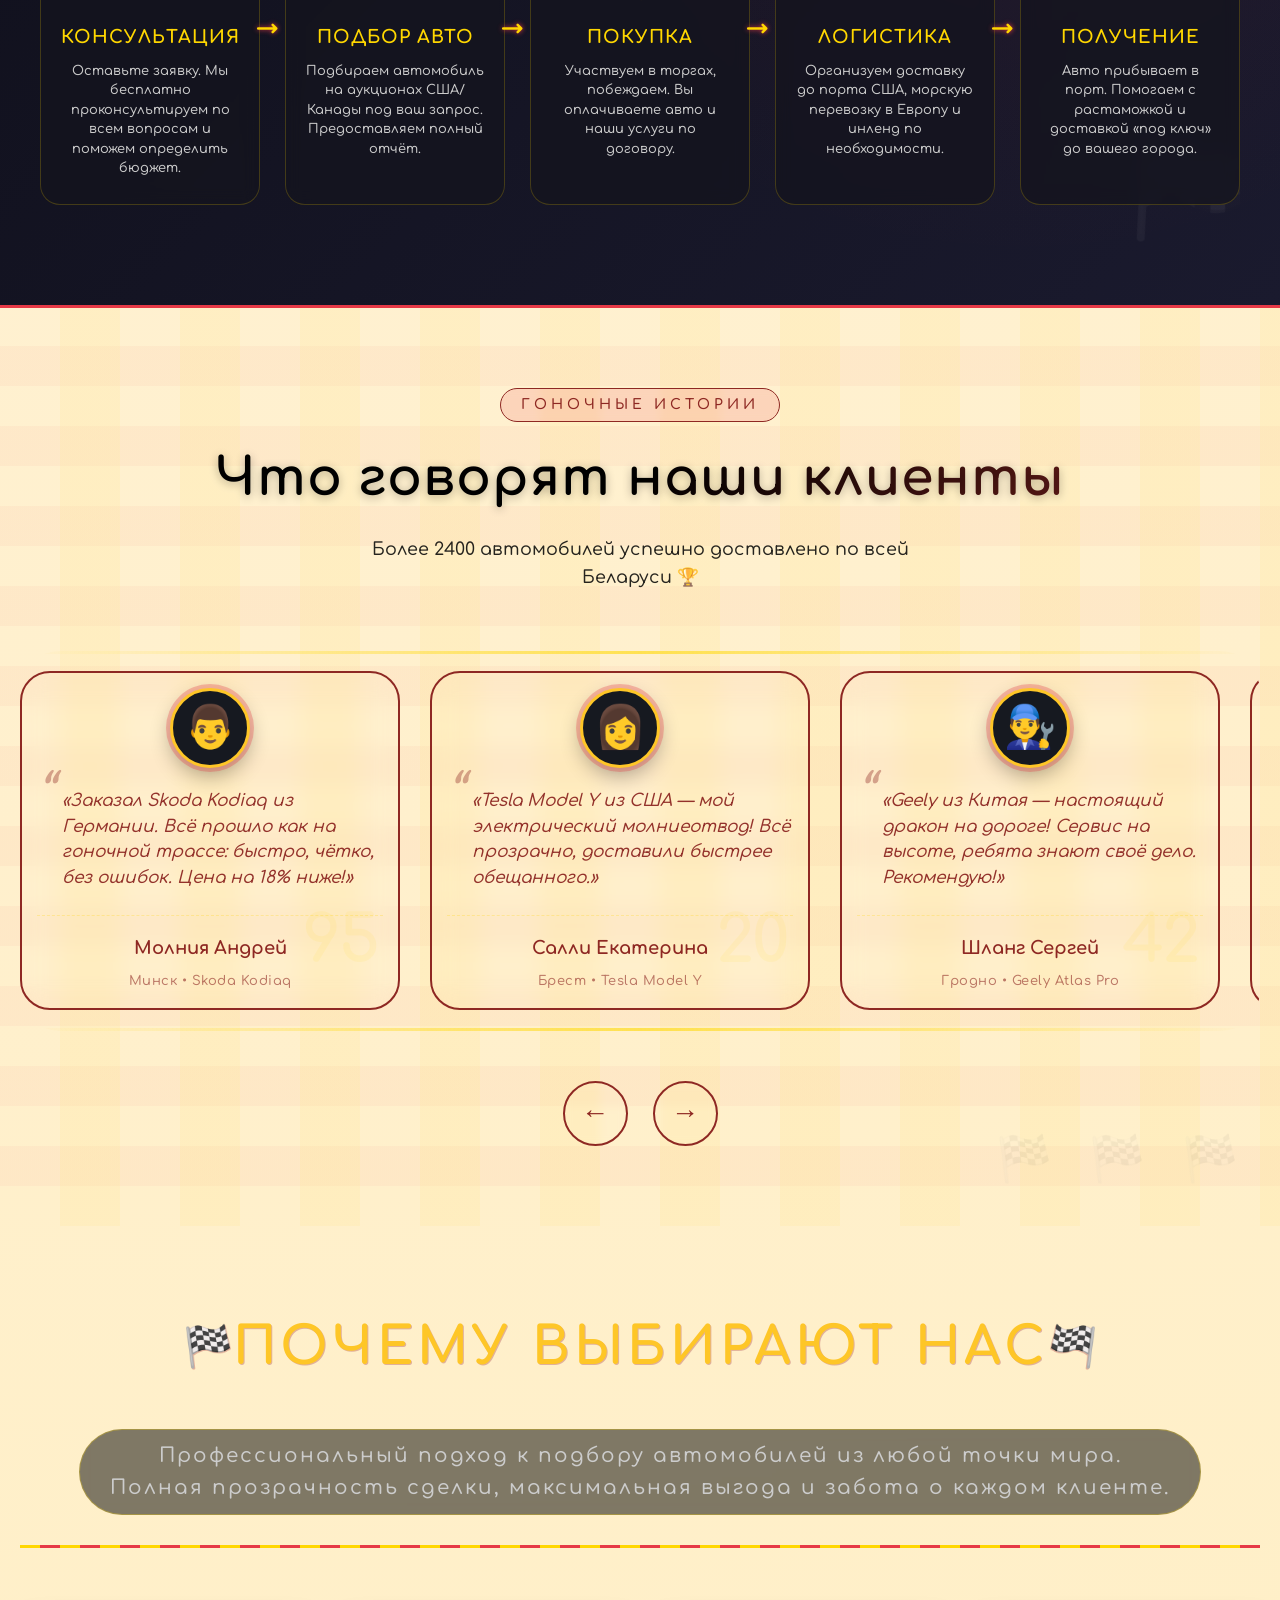
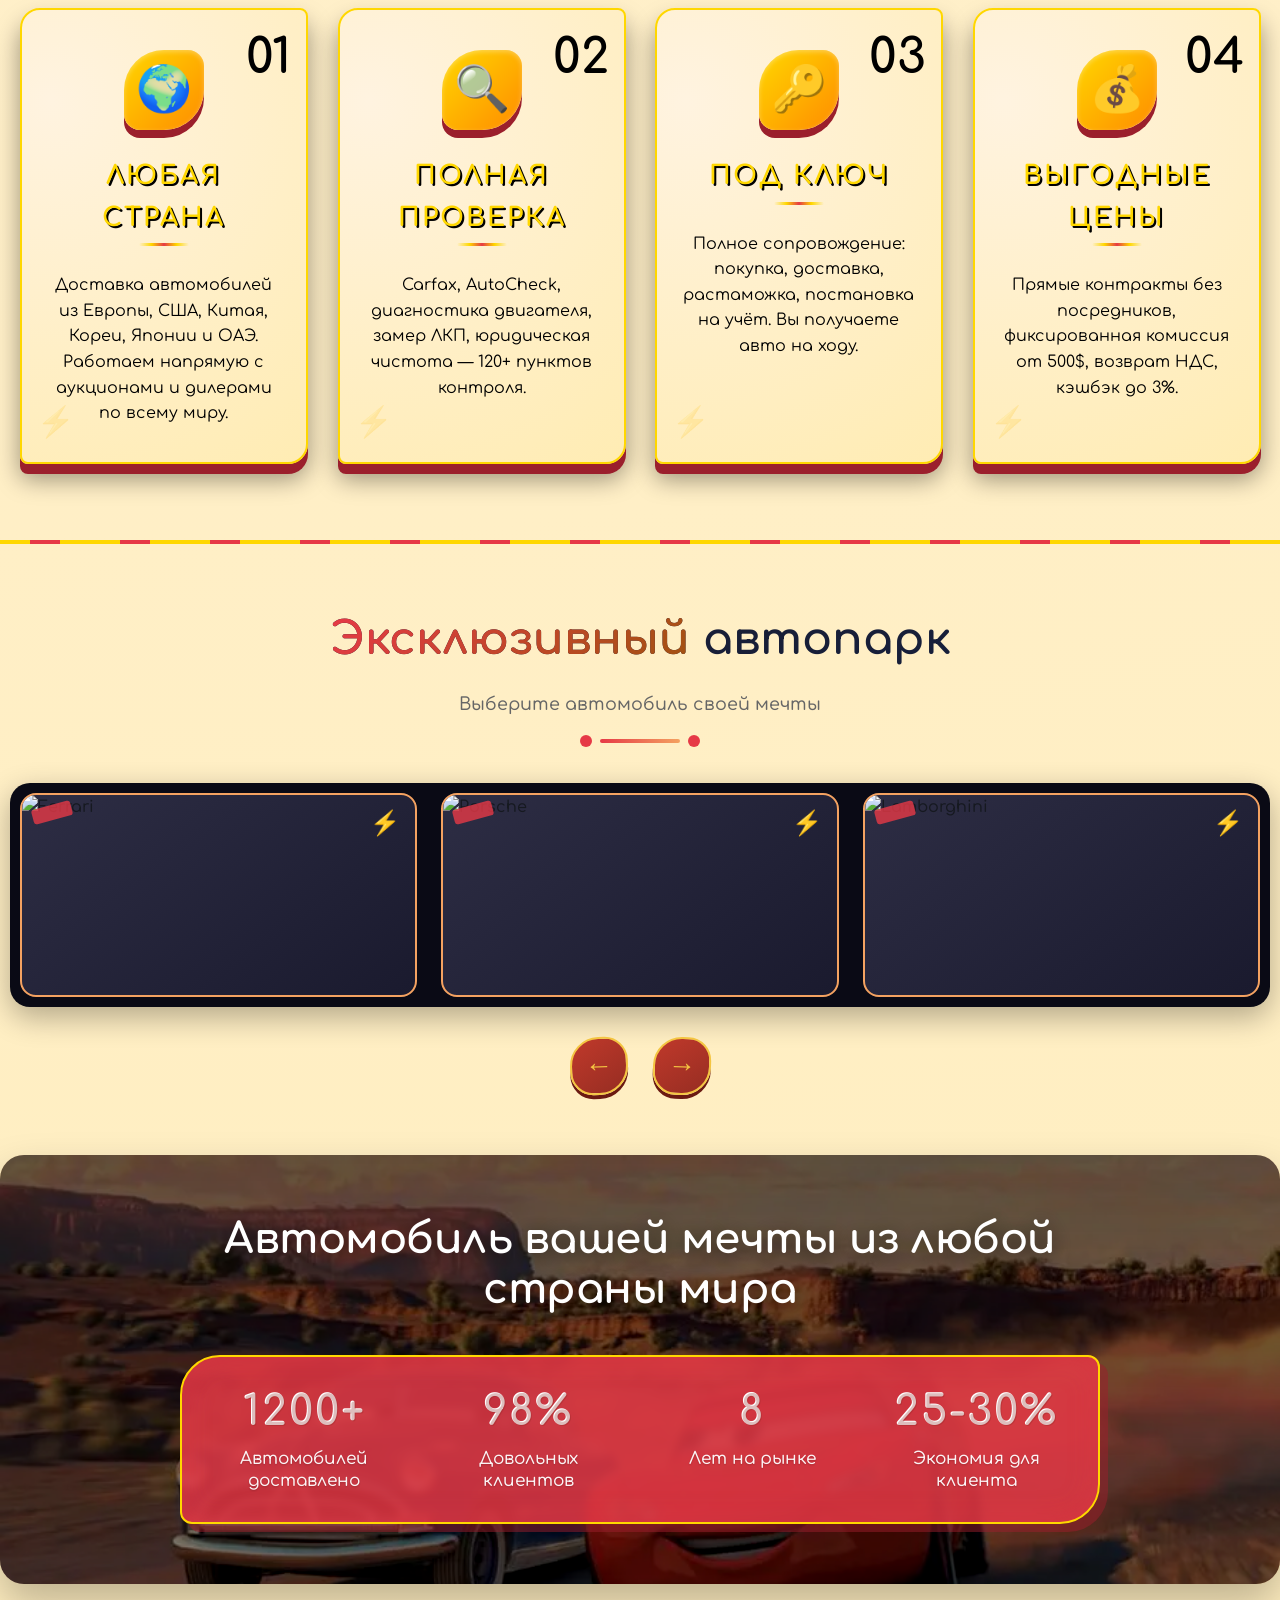
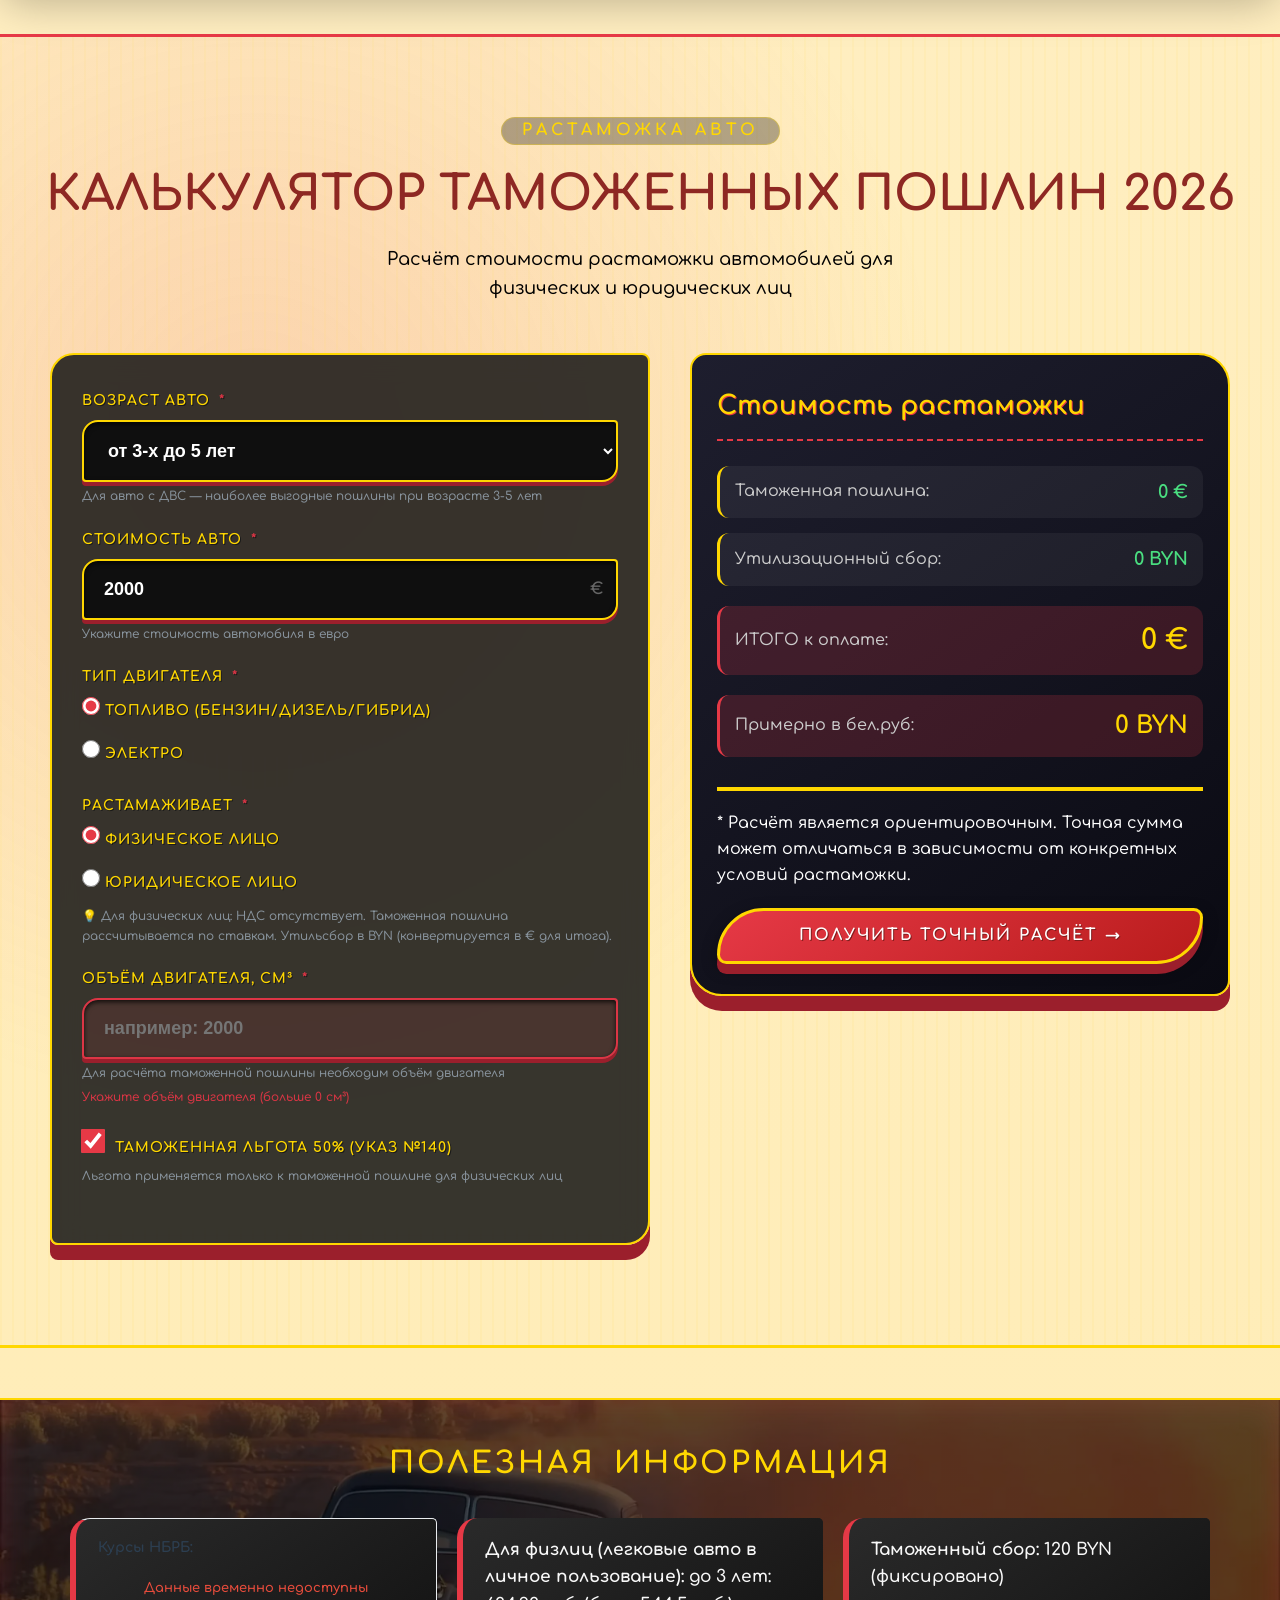
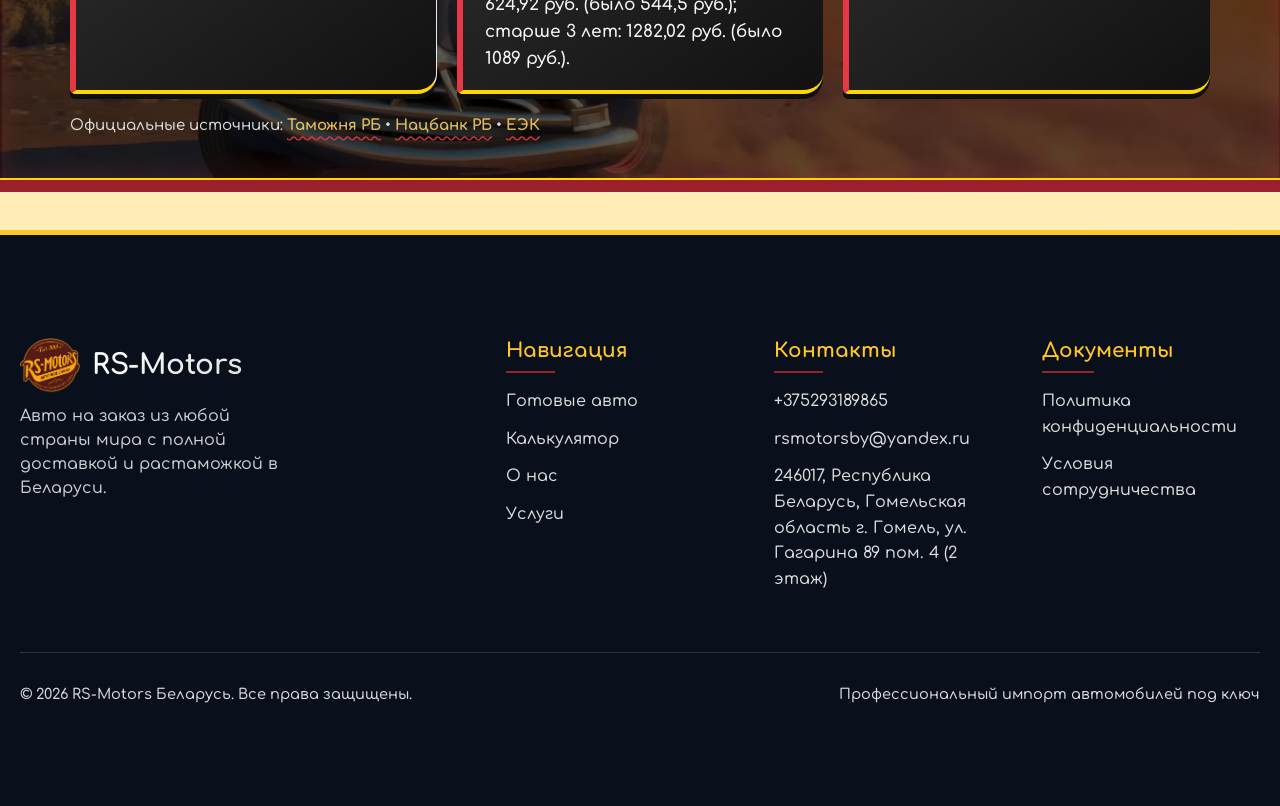
==== commit becac234: "add code add code" ====
--- a/index.html
+++ b/index.html
@@ -62,7 +62,7 @@
         <div class="home-header-top">
           <a href="index.html" class="home-logo">
             <img src="image/logo.png" alt="logo" />
-            <span class="home-logo__text">RS-Motors</span>
+            <span class="home-logo__text">Radiator-Springs Motors</span>
           </a>
           <div
             class="home-burger"
@@ -272,8 +272,7 @@
           </p>
 
           <div class="home-why__grid">
-            <!-- ПАКЕТ 1: Базовый -->
-            <div class="home-why__item" data-tab="tab1">
+            <div class="home-why__item" data-accordion>
               <img
                 loading="lazy"
                 src="image/icon1.svg"
@@ -292,10 +291,7 @@
                 class="home-why__corner-image"
                 aria-hidden="true"
               />
-
-              <!-- СТРЕЛОЧКА-ИНДИКАТОР -->
               <div class="accordion-arrow"></div>
-
               <div class="home-why__item-content">
                 <h4>Что входит в пакет «Базовый»</h4>
                 <ul class="home-why__item-list">
@@ -321,8 +317,7 @@
               </div>
             </div>
 
-            <!-- ПАКЕТ 2: PRO -->
-            <div class="home-why__item" data-tab="tab2">
+            <div class="home-why__item" data-accordion>
               <img
                 loading="lazy"
                 src="image/icon2.svg"
@@ -341,9 +336,7 @@
                 class="home-why__corner-image"
                 aria-hidden="true"
               />
-
               <div class="accordion-arrow"></div>
-
               <div class="home-why__item-content">
                 <h4>Что входит в пакет «PRO»</h4>
                 <ul class="home-why__item-list">
@@ -366,8 +359,7 @@
               </div>
             </div>
 
-            <!-- ПАКЕТ 3: Под ключ -->
-            <div class="home-why__item" data-tab="tab3">
+            <div class="home-why__item" data-accordion>
               <img
                 loading="lazy"
                 src="image/icon3.svg"
@@ -386,9 +378,7 @@
                 class="home-why__corner-image"
                 aria-hidden="true"
               />
-
               <div class="accordion-arrow"></div>
-
               <div class="home-why__item-content">
                 <h4>Что входит в пакет «Под ключ»</h4>
                 <ul class="home-why__item-list">
@@ -412,8 +402,7 @@
               </div>
             </div>
 
-            <!-- ПАКЕТ 4: Максимальная экономия -->
-            <div class="home-why__item" data-tab="tab4">
+            <div class="home-why__item" data-accordion>
               <img
                 loading="lazy"
                 src="image/icon4.svg"
@@ -432,9 +421,7 @@
                 class="home-why__corner-image"
                 aria-hidden="true"
               />
-
               <div class="accordion-arrow"></div>
-
               <div class="home-why__item-content">
                 <h4>Пакет «Максимальная экономия»</h4>
                 <ul class="home-why__item-list">
--- a/style.css
+++ b/style.css
@@ -64,7 +64,7 @@
   @media (max-width: 1024px) {
     backdrop-filter: blur(30px);
     -webkit-backdrop-filter: blur(0px);
-    background-color: #8e282399;
+    background-color: #8e2823;
     position: fixed;
   }
 }
@@ -115,7 +115,7 @@
   z-index: 999;
   display: flex;
   align-items: center;
-  gap: 12px; /* Space between image and text */
+  gap: 5px;
   text-decoration: none;
   transition: transform 0.3s cubic-bezier(0.2, 0.9, 0.4, 1.1);
 }
@@ -445,7 +445,8 @@
   }
 
   .home-logo__text {
-    font-size: 22px;
+    font-size: 18px;
+    max-width: 180px;
   }
 
   /* На маленьких экранах блок контактов перестраивается в колонку */
@@ -542,7 +543,7 @@
 
   padding: 200px 0px 100px 0px;
   @media (max-width: 1024px) {
-    padding: 120px 0px;
+    padding: 140px 0px;
   }
   /* @media (max-width: 550px) {
     padding: 150px 0px 50px 0px;
@@ -675,7 +676,7 @@
   font-weight: 400;
   margin-bottom: 24px;
   max-width: 1000px;
-  text-shadow: 4px 4px 0 rgba(0, 0, 0, 0.5);
+  text-shadow: 1px 1px 0 rgba(0, 0, 0, 0.5);
 }
 .home-hero__title span {
   color: var(--accent-yellow);
@@ -1018,14 +1019,11 @@
 
 /* ==================== WHY СЕКЦИЯ — АККОРДЕОН ==================== */
 .home-why {
-  padding: 80px 10px;
-  position: relative;
-  overflow: hidden;
-  font-family: system-ui, -apple-system, "Segoe UI", Roboto, "Helvetica Neue",
-    sans-serif;
-}
-
-/* Гоночные полосы на фоне */
+  padding: 70px 24px;
+  position: relative;
+  background: transparent;
+}
+
 .home-why::before {
   content: "";
   position: absolute;
@@ -1037,11 +1035,11 @@
     90deg,
     transparent,
     transparent 80px,
-    rgba(255, 215, 0, 0.08) 80px,
-    rgba(255, 215, 0, 0.08) 160px
+    rgba(254, 198, 39, 0.04) 80px,
+    rgba(254, 198, 39, 0.04) 160px
   );
   pointer-events: none;
-  animation: whyRoadMove 30s linear infinite;
+  animation: whyRoadMove 40s linear infinite;
 }
 
 @keyframes whyRoadMove {
@@ -1054,519 +1052,373 @@
 }
 
 .home-why__container {
-  max-width: 1680px;
+  max-width: 1400px;
   margin: 0 auto;
   position: relative;
-  z-index: 2;
+  z-index: 3;
 }
 
 .home-why__heading {
   text-align: center;
-  font-size: clamp(36px, 5vw, 52px);
-  margin-bottom: 30px;
-  color: var(--primary-red);
-  text-shadow: 2px 2px 4px rgba(0, 0, 0, 0.2);
-  letter-spacing: 2px;
+  font-size: clamp(32px, 5vw, 46px);
+  font-weight: 700;
+  color: var(--accent-yellow);
+  text-shadow: 1px 1px #000;
+  background: transparent;
+  padding: 20px 0 16px;
+  margin: 0 auto 20px;
+  letter-spacing: -0.3px;
   position: relative;
   display: block;
   width: 100%;
-  padding: 30px 0px;
-  margin: 30px auto;
-  background-color: #fff;
-  border-radius: 20px;
+  text-align: center;
+  border-radius: 0;
 }
 
 .home-why__heading::after {
   content: "";
   position: absolute;
-  bottom: 20px;
+  bottom: 0;
   left: 50%;
   transform: translateX(-50%);
-  width: 100px;
-  height: 4px;
-  background: linear-gradient(90deg, #e63946, #ffd700, #e63946);
-  border-radius: 4px;
+  width: 70px;
+  height: 3px;
+  background: var(--accent-yellow);
+  border-radius: 2px;
 }
 
 .home-why__subtitle {
-  max-width: 780px;
-  margin: 20px auto 50px auto;
+  max-width: 680px;
+  margin: 16px auto 48px auto;
   text-align: center;
-  font-size: 1.1rem;
+  font-size: 1.05rem;
   line-height: 1.5;
-  color: #555;
-  font-weight: 600;
-}
-
-/* Сетка карточек: 4 колонки */
+  color: #000000;
+  font-weight: 450;
+}
+
 .home-why__grid {
   display: grid;
   grid-template-columns: repeat(4, 1fr);
-  gap: 20px;
-  perspective: 1000px;
+  gap: 28px;
   align-items: start;
 }
 
-/* Карточка с эффектом тройного слоя */
 .home-why__item {
   text-align: center;
-  padding: 40px 25px 25px;
-  border-radius: 40px 40px 60px 60px;
-  background: rgba(255, 255, 255, 0.85);
-  backdrop-filter: blur(8px);
-  border: 2px solid rgba(255, 215, 0, 0.3);
-  box-shadow: 0 20px 35px rgba(0, 0, 0, 0.5),
-    inset 0 1px 0 rgba(255, 255, 255, 0.1);
-  transition: all 0.4s cubic-bezier(0.2, 0.9, 0.4, 1.1);
-  position: relative;
-  transform-style: preserve-3d;
+  padding: 32px 24px 28px;
+
+  transition: all 0.3s cubic-bezier(0.2, 0, 0, 1);
+  position: relative;
   cursor: pointer;
   overflow: hidden;
+  backdrop-filter: none;
+  box-shadow: 0 20px 30px -12px rgba(0, 0, 0, 0.15);
+  border-color: var(--accent-yellow);
+  background: radial-gradient(circle at 10% 20%, #fff3e0, #ffecb3);
+  border: 3px solid #ffd700;
+  box-shadow: 0 10px 0 #9b1f2c, 0 15px 25px rgba(0, 0, 0, 0.4);
+  border-radius: 20px;
+}
+
+.home-why__item.active {
+  border: 1.5px solid var(--accent-yellow);
+  box-shadow: 0 20px 30px -12px rgba(0, 0, 0, 0.2),
+    0 0 0 3px rgba(254, 198, 39, 0.2);
+  background: #fefcf8;
+  transform: translateY(-2px);
+}
+
+.home-why__item.active > .home-why__corner-image {
+  display: none;
+}
+
+.home-why__item::before,
+.home-why__item::after {
+  display: none;
+}
+
+.home-why__item.active::before {
+  content: "";
+  position: absolute;
+  top: 0;
+  left: 0;
   width: 100%;
-  height: fit-content;
+  height: 3px;
+  background: linear-gradient(
+    90deg,
+    var(--primary-red),
+    var(--accent-yellow),
+    var(--primary-red)
+  );
+  border-radius: 3px 3px 0 0;
+  animation: raceGlowMinimal 1.2s ease-in-out infinite;
+  display: block;
+  z-index: 2;
+}
+
+@keyframes raceGlowMinimal {
+  0% {
+    opacity: 0.6;
+    background-position: -100% 0;
+    background-size: 200% auto;
+  }
+  100% {
+    opacity: 1;
+    background-position: 100% 0;
+    background-size: 200% auto;
+  }
 }
 
 .home-why__item .home-why__corner-image {
   position: absolute;
   bottom: 0;
   right: 0;
-  width: 200px;
-  height: 200px;
-  opacity: 0.15;
-  transition: opacity 0.3s ease, transform 0.3s ease;
+  width: 100%;
+  height: 100%;
+  opacity: 0.06;
+  transition: opacity 0.2s;
   pointer-events: none;
-  z-index: 1;
+  object-fit: contain;
 }
 
 .home-why__item:hover .home-why__corner-image {
-  opacity: 0.25;
-}
-
-.home-why__item.active .home-why__corner-image {
-  opacity: 0;
-  transform: scale(0.8) rotate(-10deg);
-}
-
-/* Псевдоэлементы для 3D-слоёв */
-.home-why__item::before {
-  content: "";
-  position: absolute;
-  top: 8px;
-  left: 0;
-  right: 0;
-  bottom: -8px;
-  background: rgba(255, 255, 255, 0.4);
-  backdrop-filter: blur(6px);
-  border-radius: 40px 40px 60px 60px;
-  border: 2px solid rgba(255, 215, 0, 0.15);
-  z-index: -2;
-  transform: translateZ(-10px);
-  transition: all 0.4s cubic-bezier(0.2, 0.9, 0.4, 1.1);
-  box-shadow: 0 10px 20px rgba(0, 0, 0, 0.3);
-}
-
-.home-why__item::after {
-  content: "";
-  position: absolute;
-  top: 4px;
-  left: 0;
-  right: 0;
-  bottom: -4px;
-  background: rgba(255, 255, 255, 0.6);
-  backdrop-filter: blur(7px);
-  border-radius: 40px 40px 60px 60px;
-  border: 2px solid rgba(255, 215, 0, 0.2);
-  z-index: -1;
-  transform: translateZ(-5px);
-  transition: all 0.4s cubic-bezier(0.2, 0.9, 0.4, 1.1);
-  box-shadow: 0 15px 25px rgba(0, 0, 0, 0.4);
-}
-
-.home-why__item:hover {
-  transform: translateY(-12px) rotateX(4deg) translateZ(5px);
-  background: rgba(255, 255, 255, 0.9);
-  border-color: rgba(255, 215, 0, 0.5);
-  box-shadow: 0 25px 40px rgba(0, 0, 0, 0.6),
-    inset 0 1px 0 rgba(255, 255, 255, 0.2);
-}
-
-.home-why__item.active {
-  background: rgba(255, 255, 255, 0.95);
-  backdrop-filter: blur(10px);
-  border-color: #ffd700;
-  border-width: 3px;
-  box-shadow: 0 35px 50px rgba(0, 0, 0, 0.4), 0 0 0 4px rgba(255, 215, 0, 0.3);
-  transform: translateY(-12px) rotateX(4deg) scale(1.02);
-}
-
-/* Гоночная полоска сверху у активной карточки */
-.home-why__item.active::before {
-  content: "";
-  position: absolute;
-  top: 0;
-  left: 20px;
-  width: calc(100% - 40px);
-  height: 4px;
-  background: linear-gradient(
-    90deg,
-    transparent,
-    #ff6600,
-    #ffaa00,
-    #db1c02,
-    transparent
-  );
-  border-radius: 4px;
-  animation: raceGlow 1.5s ease-in-out infinite;
-  z-index: 2;
-}
-
-@keyframes raceGlow {
-  0% {
-    opacity: 0.4;
-    background-position: -100% 0;
-  }
-  50% {
-    opacity: 1;
-    background-position: 100% 0;
-  }
-  100% {
-    opacity: 0.4;
-    background-position: 200% 0;
-  }
-}
-
-/* СТРЕЛОЧКА-ИНДИКАТОР ДЛЯ АККОРДЕОНА */
-.home-why__item .accordion-arrow {
-  position: absolute;
-  bottom: 5px;
-  left: 50%;
-  transform: translateX(-50%);
-  width: 32px;
-  height: 32px;
-  background: rgba(255, 215, 0, 0.2);
-  border: 1px solid var(--primary-red);
-  border-radius: 50%;
-  display: flex;
-  align-items: center;
-  justify-content: center;
-  transition: all 0.3s ease;
-  z-index: 999;
-  pointer-events: none;
-}
-
-.home-why__item .accordion-arrow::before {
-  content: "▼";
-  font-size: 14px;
+  opacity: 0.1;
+}
+
+.home-why__icon {
+  width: 56px;
+  height: 56px;
+  filter: drop-shadow(0 2px 4px rgba(0, 0, 0, 0.05));
+  transition: transform 0.2s;
+  margin-bottom: 12px;
+}
+
+.home-why__item:hover .home-why__icon {
+  transform: scale(1.03);
+}
+
+.home-why__title {
   color: var(--primary-red);
-  text-shadow: 0 1px 2px rgba(0, 0, 0, 0.3);
-  transition: all 0.3s ease;
-  display: inline-block;
-}
-
-.home-why__item:hover .accordion-arrow {
-  background: rgba(255, 215, 0, 0.4);
-  transform: translateX(-50%) scale(1.1);
-}
-
-.home-why__item:hover .accordion-arrow::before {
-  transform: translateY(2px);
-}
-
-.home-why__item.active .accordion-arrow::before {
-  content: "▲";
-  transform: translateY(-2px);
-}
-
-.home-why__item.active .accordion-arrow {
-  background: rgba(255, 215, 0, 0.5);
-  box-shadow: 0 0 10px rgba(255, 215, 0, 0.5);
-}
-
-.home-why__item:not(.active) .accordion-arrow {
-  animation: bounceArrow 1.5s ease-in-out infinite;
-}
-
-/* Адаптив для стрелочки */
-@media (max-width: 768px) {
-  .home-why__item .accordion-arrow {
-    width: 28px;
-    height: 28px;
-    bottom: 0;
-  }
-
-  .home-why__item .accordion-arrow::before {
-    font-size: 12px;
-  }
-}
-
-.home-why__icon {
-  width: 50px;
-  height: 50px;
-
-  filter: drop-shadow(0 4px 6px rgba(0, 0, 0, 0.2));
-  transition: transform 0.3s;
-}
-
-.home-why__item:hover .home-why__icon {
-  transform: scale(1.1);
-}
-
-.home-why__title {
-  color: #000;
   font-size: 26px;
-  font-weight: 500;
-  margin: 25px 0 15px;
-  letter-spacing: 1px;
-  text-transform: uppercase;
-  transition: color 0.3s;
+  font-weight: 600;
+  margin: 16px 0 12px;
+  letter-spacing: -0.2px;
+  text-transform: none;
+  transition: color 0.2s;
 }
 
 .home-why__item.active .home-why__title {
-  color: #222;
-  text-shadow: 2px 2px 0 rgba(255, 215, 0, 0.4), 0 0 8px rgba(255, 215, 0, 0.3);
+  color: #6b1e1a;
 }
 
 .home-why__preview {
-  color: #000;
-  font-size: 16.5px;
-  line-height: 1.5;
-  font-weight: 400;
-  margin-bottom: 20px;
+  color: #3a3a3a;
+  font-size: 15px;
+  line-height: 1.45;
+  font-weight: 450;
+  margin-bottom: 22px;
+  padding: 0 4px;
   min-height: 100px;
-  @media (max-width: 996px) {
-    min-height: auto;
-  }
-}
-
-.home-why__item.active .home-why__preview {
-  color: #3a3a3a;
-  font-weight: 500;
-}
-
-/* ========== СТИЛИ АККОРДЕОНА (единые для всех устройств) ========== */
-.home-why__item-content {
-  max-height: 0;
-  overflow: hidden;
-  transition: max-height 0.5s cubic-bezier(0.4, 0, 0.2, 1);
-  text-align: left;
-}
-
-.home-why__item.active .home-why__item-content {
-  max-height: 800px;
-  margin-top: 20px;
-  padding-top: 20px;
-  border-top: 2px solid rgba(255, 215, 0, 0.4);
-}
-
-.home-why__item-content h4 {
-  color: #ffd700;
-  font-size: 20px;
-  margin-bottom: 15px;
-  font-weight: 700;
-  border-left: 5px solid #e63946;
-  padding-left: 15px;
-}
-
-.home-why__item-list {
-  list-style: none;
-  padding: 0;
-  margin: 0 0 15px 0;
-  display: flex;
-  flex-direction: column;
-  gap: 10px;
-}
-
-.home-why__item-list li {
-  color: #000;
-  font-size: 14px;
-  line-height: 1.5;
-  padding: 8px 12px;
-  background: rgba(0, 0, 0, 0.05);
-  border-radius: 12px;
-  border-left: 3px solid #ffd700;
-  transition: all 0.2s ease;
-}
-
-.home-why__item-list li:hover {
-  background: rgba(255, 215, 0, 0.1);
-  transform: translateX(5px);
-}
-
-.home-why__item-note {
-  color: #555;
-  font-size: 13px;
-  font-style: italic;
-  margin-top: 15px;
-  margin-bottom: 30px;
-  padding: 12px 15px;
-  background: rgba(230, 57, 70, 0.1);
-  border-radius: 12px;
-  border-left: 4px solid #e63946;
-}
-
-/* ========== АДАПТИВНОСТЬ ========== */
-@media (max-width: 1200px) {
-  .home-why__grid {
-    gap: 15px;
-  }
-  .home-why__title {
-    font-size: 22px;
-  }
-}
-
-@media (max-width: 992px) {
-  .home-why__grid {
-    grid-template-columns: 1fr;
-    gap: 15px;
-  }
-  .home-why {
-    padding: 70px 10px;
-  }
-  .home-why__icon {
-    width: 40px;
-    height: 40px;
-  }
-  .home-why__item {
-    height: auto;
-  }
-}
-
-@media (max-width: 480px) {
-  .home-why {
-    padding: 50px 10px;
-  }
-  .home-why__item {
-    padding: 25px 15px 15px;
-  }
-  .home-why__icon {
-    width: 30px;
-    height: 30px;
-  }
-  .home-why__item-list li {
-    font-size: 13px;
-  }
 }
 
 .accordion-arrow {
   position: absolute;
-  bottom: 15px;
+  bottom: 10px;
   left: 50%;
   transform: translateX(-50%);
   width: 34px;
   height: 34px;
-  background: rgba(255, 215, 0, 0.85);
+  background: rgba(142, 40, 35, 0.08);
   border-radius: 50%;
   display: flex;
   align-items: center;
   justify-content: center;
-  transition: all 0.3s ease;
-  z-index: 10;
+  transition: all 0.2s;
+  z-index: 999;
   pointer-events: none;
-  box-shadow: 0 2px 6px rgba(0, 0, 0, 0.3);
+  border: 1px solid rgba(142, 40, 35, 0.2);
 }
 
 .accordion-arrow::before {
   content: "▼";
-  font-size: 14px;
-  color: #9b1f2c;
-  font-weight: bold;
-  transition: all 0.3s ease;
-  display: inline-block;
+  font-size: 13px;
+  color: var(--primary-red);
+  font-weight: 600;
+  transition: transform 0.2s;
 }
 
 .home-why__item:hover .accordion-arrow {
-  background: #ffd700;
-  transform: translateX(-50%) scale(1.15);
-  box-shadow: 0 4px 10px rgba(0, 0, 0, 0.4);
-}
-
-.home-why__item:hover .accordion-arrow::before {
-  transform: translateY(2px);
+  background: rgba(254, 198, 39, 0.2);
+  border-color: var(--accent-yellow);
 }
 
 .home-why__item.active .accordion-arrow::before {
   content: "▲";
-  transform: translateY(-2px);
 }
 
 .home-why__item.active .accordion-arrow {
-  background: #ffd700;
-  box-shadow: 0 0 12px rgba(255, 215, 0, 0.8);
+  background: rgba(254, 198, 39, 0.25);
+  border-color: var(--accent-yellow);
 }
 
 .home-why__item:not(.active) .accordion-arrow {
-  animation: bounceArrow 1.2s ease-in-out infinite;
-}
-
-/* Адаптив для стрелочки */
+  animation: minimalBounce 1.5s ease-in-out infinite;
+}
+
+@keyframes minimalBounce {
+  0%,
+  100% {
+    transform: translateX(-50%) translateY(0);
+  }
+  50% {
+    transform: translateX(-50%) translateY(-3px);
+  }
+}
+
+.home-why__item-content {
+  max-height: 0;
+  overflow: hidden;
+  transition: max-height 0.45s cubic-bezier(0.33, 1, 0.68, 1);
+  text-align: left;
+  will-change: max-height;
+}
+
+.home-why__item.active .home-why__item-content {
+  max-height: 800px;
+  margin-top: 24px;
+  padding-top: 20px;
+  border-top: 1px solid rgba(142, 40, 35, 0.15);
+}
+
+.home-why__item-content h4 {
+  color: var(--primary-red);
+  font-size: 18px;
+  margin-bottom: 12px;
+  font-weight: 650;
+  border-left: 3px solid var(--accent-yellow);
+  padding-left: 14px;
+}
+
+.home-why__item-list {
+  list-style: none;
+  padding: 0;
+  margin: 0 0 16px 0;
+  display: flex;
+  flex-direction: column;
+  gap: 10px;
+}
+
+.home-why__item-list li {
+  color: #2c2c2c;
+  font-size: 14px;
+  line-height: 1.45;
+  padding: 8px 12px;
+  background: #f8f6f2;
+  border-radius: 16px;
+  border-left: 2px solid var(--accent-yellow);
+  transition: all 0.2s;
+}
+
+.home-why__item-note {
+  color: #5a5a5a;
+  font-size: 12.5px;
+  margin-top: 12px;
+  margin-bottom: 8px;
+  padding: 12px 14px;
+  background: rgba(142, 40, 35, 0.04);
+  border-radius: 18px;
+  border-left: 2px solid var(--primary-red);
+  font-style: normal;
+}
+
+@media (max-width: 1200px) {
+  .home-why__grid {
+    gap: 24px;
+  }
+  .home-why__title {
+    font-size: 24px;
+  }
+}
+
+@media (max-width: 992px) {
+  .home-why__grid {
+    grid-template-columns: 1fr;
+    gap: 24px;
+    max-width: 560px;
+    margin: 0 auto;
+  }
+  .home-why {
+    padding: 56px 10px;
+  }
+  .home-why__item {
+    width: 100%;
+    padding: 28px 22px 28px;
+    margin-bottom: 15px;
+  }
+  .home-why__preview {
+    min-height: auto;
+    margin-bottom: 18px;
+  }
+  .accordion-arrow {
+    bottom: 10px;
+    width: 36px;
+    height: 36px;
+  }
+  .home-why__item.active {
+    scroll-margin-top: 0;
+  }
+}
+
+@media (max-width: 560px) {
+  .home-why {
+    padding: 48px 10px;
+  }
+  .home-why__title {
+    font-size: 22px;
+  }
+  .home-why__icon {
+    width: 48px;
+    height: 48px;
+  }
+  .home-why__item-list li {
+    font-size: 13px;
+  }
+}
+
+.home-why__item-content * {
+  user-select: text;
+}
+
+.home-why__container {
+  overflow-anchor: none;
+}
+
+.home-why__item {
+  transition: transform 0.25s ease, box-shadow 0.25s, border 0.2s;
+}
+
+.home-why__item::before,
+.home-why__item::after {
+  content: none !important;
+}
+
+.home-why__item.active::before {
+  content: "" !important;
+  display: block !important;
+}
+
 @media (max-width: 768px) {
-  .accordion-arrow {
-    width: 30px;
-    height: 30px;
-    bottom: 12px;
-  }
-  .accordion-arrow::before {
-    font-size: 12px;
-  }
-}
-
-.home-why__grid {
-  /* Стабилизация сетки */
-  contain: layout style;
+  .home-why__item.active {
+    scroll-margin-top: 0px;
+  }
 }
 
 .home-why__item {
-  /* Включаем аппаратное ускорение */
-  transform: translateZ(0);
-  -webkit-transform: translateZ(0);
-  backface-visibility: hidden;
-  -webkit-backface-visibility: hidden;
-
-  /* Оптимизация для анимации */
-  will-change: transform, margin, padding;
-}
-
-.home-why__item-content {
-  /* Оптимизация для плавного открытия */
-  will-change: max-height;
-  transform: translateZ(0);
-  -webkit-transform: translateZ(0);
-}
-
-/* Плавное появление контента */
-.home-why__item.active .home-why__item-content {
-  animation: contentFadeIn 0.3s ease-out 0.2s both;
-}
-
-@keyframes contentFadeIn {
-  from {
-    opacity: 0;
-    transform: translateY(-10px);
-  }
-  to {
-    opacity: 1;
-    transform: translateY(0);
-  }
-}
-
-/* Для мобильных устройств - фиксируем позицию */
-@media (max-width: 992px) {
-  .home-why__container {
-    overflow-anchor: none; /* Отключаем авто-скролл в Safari */
-  }
-
-  .home-why__item.active {
-    scroll-margin-top: 80px; /* Отступ при скролле */
-  }
-}
-
-/* Плавный переход для всех элементов */
-.home-why__item,
-.home-why__item * {
-  transition: all 0.3s cubic-bezier(0.4, 0, 0.2, 1);
-}
-
-/* ==================== TESTIMONIALS - СТИЛЬ "ТАЧКИ" ==================== */
+  -webkit-tap-highlight-color: transparent;
+}
+
+/* ==================== TESTIMONIALS ==================== */
 .home-testimonials {
   padding: 80px 20px;
 
@@ -1652,12 +1504,7 @@
 .home-testimonials__title {
   font-size: clamp(32px, 5vw, 52px);
   font-weight: 800;
-  background: linear-gradient(
-    135deg,
-    var(--accent-yellow),
-    #000000,
-    var(--primary-red)
-  );
+  background: linear-gradient(135deg, #000, #000000, var(--primary-red));
   -webkit-background-clip: text;
   color: #000;
   background-clip: text;
@@ -1753,7 +1600,7 @@
   right: 20px;
   font-size: 65px;
   font-weight: 900;
-  font-family: "Impact", "Arial Black", sans-serif;
+
   color: rgba(255, 215, 0, 0.08);
   pointer-events: none;
   letter-spacing: -2px;
@@ -1827,7 +1674,7 @@
   left: 0;
   top: -30px;
   font-size: 50px;
-  font-family: serif;
+
   color: var(--primary-red);
   opacity: 0.4;
 }
@@ -2327,8 +2174,7 @@
   margin: 0 auto;
   padding: 80px 20px 120px;
   background: white;
-  font-family: system-ui, -apple-system, BlinkMacSystemFont, "Segoe UI", Roboto,
-    sans-serif;
+
   line-height: 1.75;
   color: #333;
   border-radius: 32px;
@@ -2431,8 +2277,7 @@
   margin: 0 auto;
   padding: 80px 20px 120px;
   background: white;
-  font-family: system-ui, -apple-system, BlinkMacSystemFont, "Segoe UI", Roboto,
-    sans-serif;
+
   line-height: 1.75;
   color: #333;
   border-radius: 32px;
@@ -2641,7 +2486,7 @@
   color: #ffffff;
   position: relative;
   overflow: hidden;
-  font-family: "Poppins", "Segoe UI", sans-serif;
+
   border-top: 4px solid #e63946;
   border-bottom: 4px solid #ffd700;
 }
@@ -2677,7 +2522,6 @@
   transform: rotate(15deg);
   pointer-events: none;
   z-index: 0;
-  font-family: "Arial", sans-serif;
 }
 
 .home-calculator__container {
@@ -2700,7 +2544,7 @@
   line-height: 1.5;
   text-align: center;
   box-shadow: 0 8px 0 #9b1f2c, 0 12px 20px rgba(0, 0, 0, 0.3);
-  transform: rotate(-0.5deg);
+
   font-weight: 500;
   letter-spacing: 0.3px;
 }
@@ -2725,7 +2569,7 @@
   font-size: 18px;
   margin-bottom: 12px;
   text-transform: uppercase;
-  text-shadow: 3px 3px 0 #b45309;
+  text-shadow: 1px 1px 0 #b45309;
   word-spacing: 8px;
   display: inline-block;
   padding: 0 20px;
@@ -2834,7 +2678,7 @@
   font-size: 16px;
   text-transform: uppercase;
   letter-spacing: 1.5px;
-  text-shadow: 2px 2px 0 #1a1a1a;
+  text-shadow: 1px 1px 0 #1a1a1a;
 }
 
 .form-control {
@@ -2848,7 +2692,6 @@
   font-weight: 600;
   transition: all 0.25s ease;
   box-shadow: inset 0 2px 5px rgba(0, 0, 0, 0.8), 0 4px 0 #9b1f2c;
-  font-family: inherit;
 }
 
 .form-control:focus {
@@ -2899,7 +2742,7 @@
   font-weight: 800;
   text-transform: uppercase;
   color: #ffd700;
-  text-shadow: 3px 3px 0 #9b1f2c;
+  text-shadow: 1px 1px 0 #9b1f2c;
   letter-spacing: 1px;
   margin-top: 0;
   border-bottom: 3px dashed #e63946;
@@ -2912,7 +2755,7 @@
   color: #4ade80;
   margin: 20px 0 30px;
   line-height: 1;
-  text-shadow: 4px 4px 0 #14532d;
+  text-shadow: 1px 1px 0 #14532d;
   background: #00000055;
   padding: 15px 20px;
   border-radius: 30px 8px 30px 8px;
@@ -2966,7 +2809,7 @@
   font-weight: 900;
   color: #4ade80;
   margin: 10px 0 15px;
-  text-shadow: 3px 3px 0 #14532d;
+  text-shadow: 1px 1px 0 #14532d;
   background: #000000aa;
   display: inline-block;
   padding: 8px 30px;
@@ -3008,7 +2851,7 @@
   width: 100%;
   margin-top: 30px;
   background-image: linear-gradient(145deg, #e63946, #b91c1c);
-  text-shadow: 2px 2px 0 #7f1d1d;
+  text-shadow: 1px 1px 0 #7f1d1d;
 }
 
 .home-hero__cta:hover {
@@ -3052,7 +2895,7 @@
   font-weight: 800;
   text-transform: uppercase;
   color: #ffd700;
-  text-shadow: 4px 4px 0 #9b1f2c;
+
   letter-spacing: 3px;
   word-spacing: 6px;
 }
@@ -3215,7 +3058,7 @@
     padding: 30px 10px;
   }
   .home-calculator__header h2 {
-    text-shadow: 4px 4px 0 #e63946, 1px 1px 0 #000;
+    text-shadow: 1px 1px 0 #e63946, 1px 1px 0 #000;
   }
   .info-grid {
     grid-template-columns: 1fr;
@@ -3245,7 +3088,7 @@
   font-size: 24px;
   font-weight: 600;
   color: #4ade80;
-  text-shadow: 3px 3px 0 #14532d;
+  text-shadow: 1px 1px 0 #14532d;
   margin-top: 8px;
   padding-top: 8px;
   padding-bottom: 4px;
@@ -3343,7 +3186,7 @@
   font-size: 1.8rem;
   margin-bottom: 0.5rem;
   color: #ffd700;
-  text-shadow: 2px 2px 0 #e63946;
+  text-shadow: 1px 1px 0 #e63946;
   font-weight: 800;
 }
 
@@ -3497,7 +3340,7 @@
   line-height: 1.2;
   margin-bottom: 8px;
   text-shadow: 0 2px 8px rgba(0, 0, 0, 0.3);
-  background: linear-gradient(135deg, #ffffff, #fff5cc);
+  background: linear-gradient(135deg, #ffffff, #ffffff);
   -webkit-background-clip: text;
   -webkit-text-fill-color: transparent;
   background-clip: text;
@@ -3633,7 +3476,7 @@
   font-size: 16px;
   text-transform: uppercase;
   letter-spacing: 1.5px;
-  text-shadow: 2px 2px 0 #1a1a1a;
+  text-shadow: 1px 1px 0 #1a1a1a;
 }
 
 .form-control {
@@ -3717,8 +3560,8 @@
   font-size: clamp(32px, 5vw, 48px);
   font-weight: 800;
   text-transform: uppercase;
-  color: #ffffff;
-  text-shadow: 4px 4px 0 #e63946;
+  color: var(--primary-red);
+
   margin-bottom: 12px;
 }
 
@@ -3824,7 +3667,7 @@
   font-size: 26px;
   font-weight: 800;
   color: #ffd700;
-  text-shadow: 2px 2px 0 #e63946;
+  text-shadow: 1px 1px 0 #e63946;
   margin-bottom: 25px;
   border-bottom: 2px dashed #e63946;
   padding-bottom: 12px;
@@ -4168,7 +4011,7 @@
 }
 
 .illustration-cars__title-accent {
-  background: linear-gradient(135deg, #e63946, #f4a261);
+  background: linear-gradient(135deg, #e63946, #a15210);
   -webkit-background-clip: text;
   background-clip: text;
   color: transparent;
@@ -4386,14 +4229,14 @@
   padding: 80px 20px;
   background: linear-gradient(
       135deg,
-      rgba(10, 10, 21, 0.5),
-      rgba(26, 26, 46, 0.5)
+      rgba(10, 10, 21, 0.7),
+      rgba(26, 26, 46, 0.7)
     ),
-    url("image/bg4.webp"); /* Путь к вашему изображению */
+    url("image/bg4.webp");
   background-size: cover;
   background-position: center;
   background-repeat: no-repeat;
-  background-attachment: fixed; /* Параллакс эффект */
+  background-attachment: fixed;
   position: relative;
   overflow: hidden;
 }
@@ -4436,23 +4279,17 @@
   font-size: 52px;
   font-weight: 800;
   text-transform: uppercase;
-  background: linear-gradient(
-    135deg,
-    #ffd700 0%,
-    #ff8c00 30%,
-    #ffd700 60%,
-    #ff6600 100%
-  );
+
   background-size: 200% auto;
   -webkit-background-clip: text;
   background-clip: text;
-  color: transparent;
+  color: var(--accent-yellow);
   animation: titleRace 3s linear infinite;
   letter-spacing: 4px;
   margin-bottom: 20px;
   display: inline-block;
   position: relative;
-  text-shadow: 3px 3px 0 rgba(155, 31, 44, 0.3);
+  text-shadow: 1px 1px 0 rgba(155, 31, 44, 0.3);
 }
 
 @keyframes titleRace {
@@ -4589,7 +4426,7 @@
   font-size: 48px;
   font-weight: 900;
   color: #000;
-  font-family: "Impact", sans-serif;
+
   z-index: 1;
 }
 
@@ -4650,7 +4487,7 @@
   margin-bottom: 15px;
   text-transform: uppercase;
   letter-spacing: 2px;
-  text-shadow: 2px 2px 0 #9b1f2c;
+  text-shadow: 2px 2px 0 #000;
   position: relative;
   display: inline-block;
 }
@@ -4990,11 +4827,6 @@
 }
 
 /* ДОП. СТИЛИ ДЛЯ ОПТИМИЗАЦИИ */
-/* Вместо JS mouseenter/mouseleave */
-.home-why__item:not(.active):hover {
-  transform: translateY(-8px) rotateX(2deg);
-  transition: transform 0.3s ease;
-}
 
 /* Оптимизация анимаций */
 .why-choose__card {
@@ -5204,7 +5036,7 @@
   color: var(--primary-red);
   text-transform: uppercase;
   letter-spacing: 2px;
-  font-family: "Impact", "Arial Black", sans-serif;
+
   margin: 0 0 15px 0;
   display: flex;
   align-items: center;
@@ -5234,7 +5066,6 @@
   line-height: 1.5;
   color: var(--text-dark);
   margin: 0 0 15px 0;
-  font-family: "Arial", sans-serif;
 }
 
 .form-divider {
@@ -5258,7 +5089,7 @@
   color: var(--deep-blue);
   margin-bottom: 8px;
   font-size: 14px;
-  font-family: "Arial", sans-serif;
+
   letter-spacing: 0.5px;
 }
 
@@ -5276,7 +5107,7 @@
   background: white;
   transition: all 0.3s ease;
   box-sizing: border-box;
-  font-family: "Arial", sans-serif;
+
   outline: none;
   color: var(--text-dark);
 }
@@ -5299,7 +5130,6 @@
   color: #666;
   margin-top: 5px;
   margin-left: 15px;
-  font-family: "Arial", sans-serif;
 }
 
 /* Кнопка отправки - в стиле Молнии МакКуин */
@@ -5316,7 +5146,7 @@
   transition: all 0.3s ease;
   text-transform: uppercase;
   letter-spacing: 2px;
-  font-family: "Impact", "Arial Black", sans-serif;
+
   position: relative;
   overflow: hidden;
   box-shadow: 0 5px 15px rgba(142, 40, 35, 0.4);
@@ -5338,32 +5168,9 @@
   transform: translateX(5px);
 }
 
-/* Эффект искр при наведении */
-.send-button::before {
-  content: "🔥";
-  position: absolute;
-  left: -30px;
-  top: 50%;
-  transform: translateY(-50%);
-  transition: all 0.3s ease;
-  opacity: 0;
-  font-size: 18px;
-}
-
 .send-button:hover::before {
   left: 15px;
   opacity: 1;
-}
-
-.send-button::after {
-  content: "⚡";
-  position: absolute;
-  right: -30px;
-  top: 50%;
-  transform: translateY(-50%);
-  transition: all 0.3s ease;
-  opacity: 0;
-  font-size: 18px;
 }
 
 .send-button:hover::after {
@@ -5458,7 +5265,7 @@
   font-size: 24px;
   font-weight: bold;
   margin-bottom: 15px;
-  font-family: "Impact", "Arial Black", sans-serif;
+
   letter-spacing: 1px;
   text-shadow: 1px 1px 0 var(--accent-yellow);
 }
@@ -5478,7 +5285,7 @@
   border-radius: 50px;
   font-weight: bold;
   transition: all 0.3s ease;
-  font-family: "Arial", sans-serif;
+
   border: 1px solid var(--primary-red);
 }
 
@@ -5891,7 +5698,7 @@
   font-weight: 800;
   text-transform: uppercase;
   color: #ffffff;
-  text-shadow: 4px 4px 0 #e63946;
+  text-shadow: 1px 1px 0 #e63946;
   margin-bottom: 15px;
 }
 
@@ -6069,7 +5876,7 @@
    ============================================================ */
 .about-section {
   padding: 100px 20px;
-  background: var(--deep-blue, #161920);
+  background: linear-gradient(135deg, #0f0f1a 0%, #1a1a2e 100%);
   position: relative;
   overflow: hidden;
   border-top: 3px solid var(--primary-red, #8e2823);
@@ -6137,7 +5944,7 @@
   font-weight: 800;
   text-transform: uppercase;
   color: #ffffff;
-  text-shadow: 4px 4px 0 var(--primary-red, #8e2823);
+  text-shadow: 1px 1px 0 var(--primary-red, #8e2823);
   margin-bottom: 15px;
 }
 
@@ -6260,9 +6067,8 @@
   font-weight: 800;
   color: var(--accent-yellow, #fec627);
   margin-bottom: 10px;
-  font-family: "Courier New", monospace;
   letter-spacing: 2px;
-  text-shadow: 2px 2px 0 rgba(142, 40, 35, 0.3);
+  text-shadow: 1px 1px 0 rgba(142, 40, 35, 0.3);
 }
 
 .stat-label {
@@ -6369,7 +6175,7 @@
 
   .about__header h2 {
     font-size: 28px;
-    text-shadow: 3px 3px 0 var(--primary-red, #8e2823);
+    text-shadow: 1px 1px 0 var(--primary-red, #8e2823);
   }
 
   .about__header p {
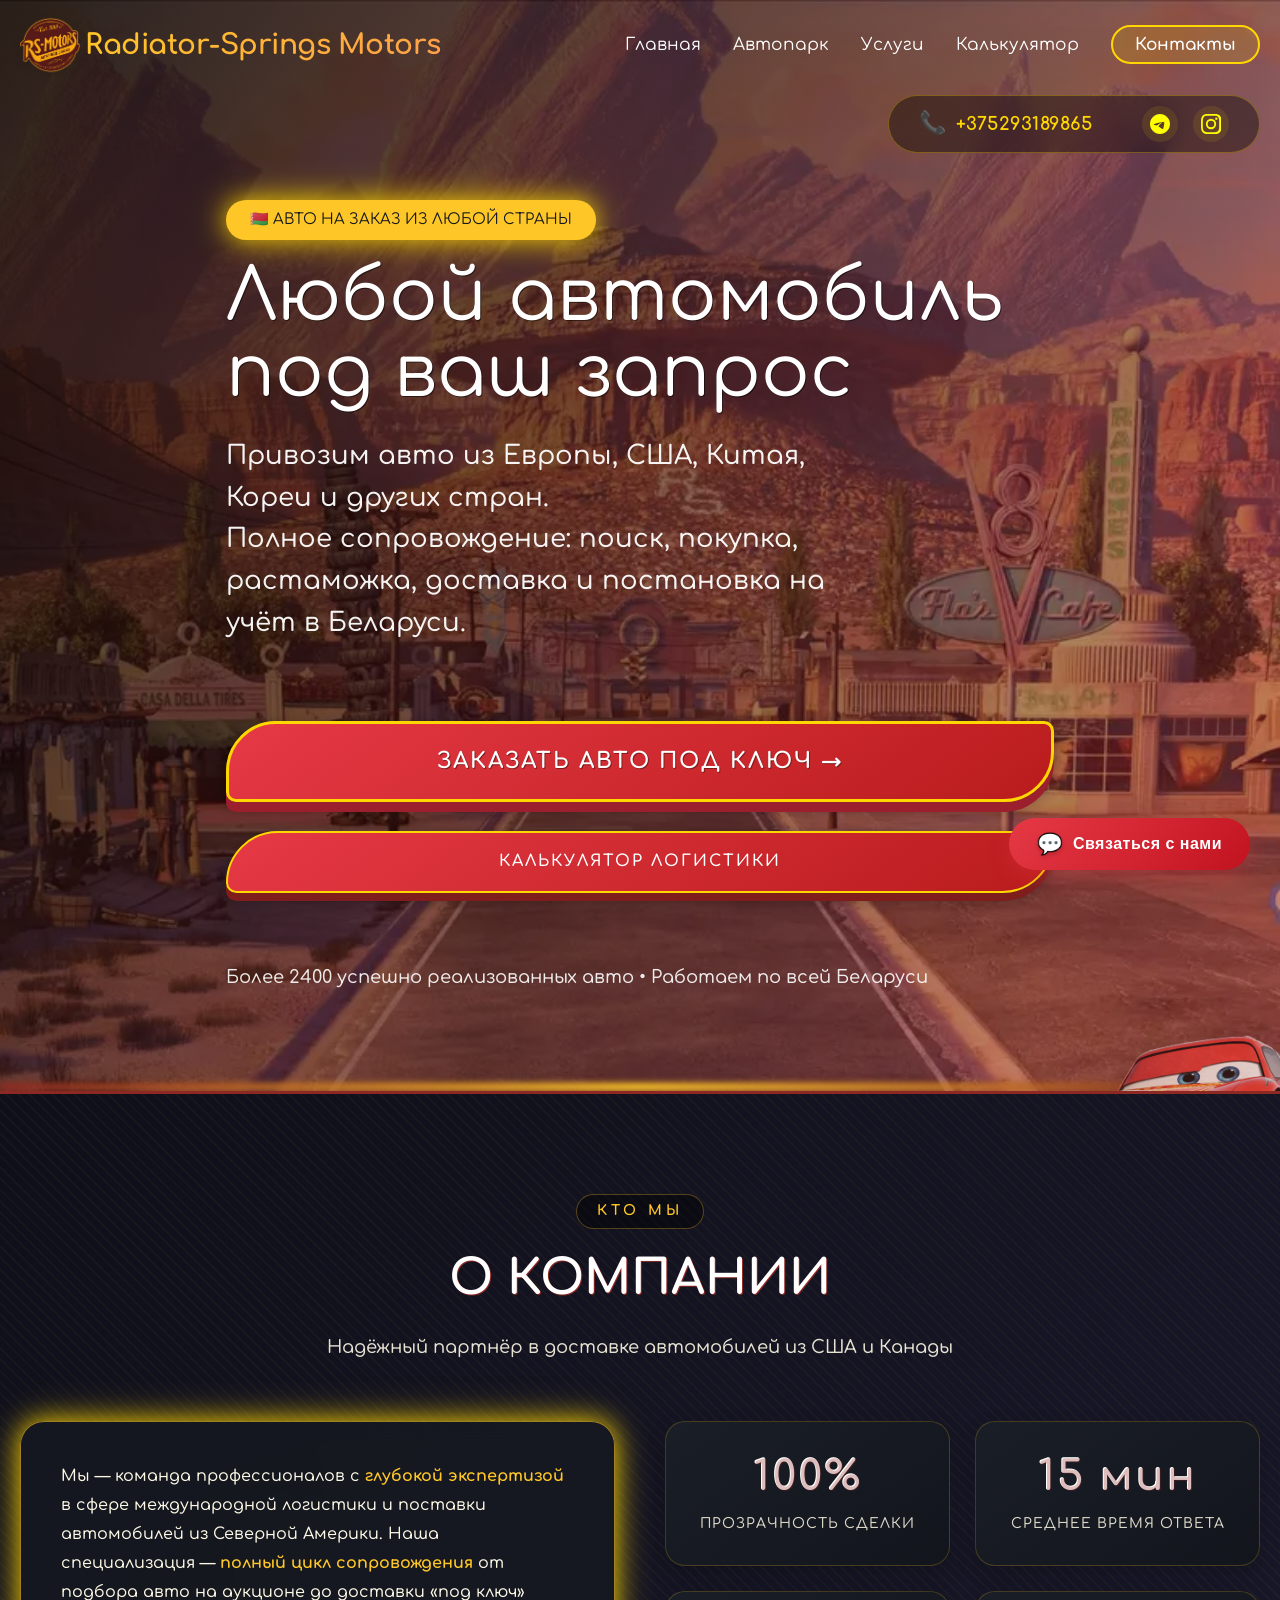
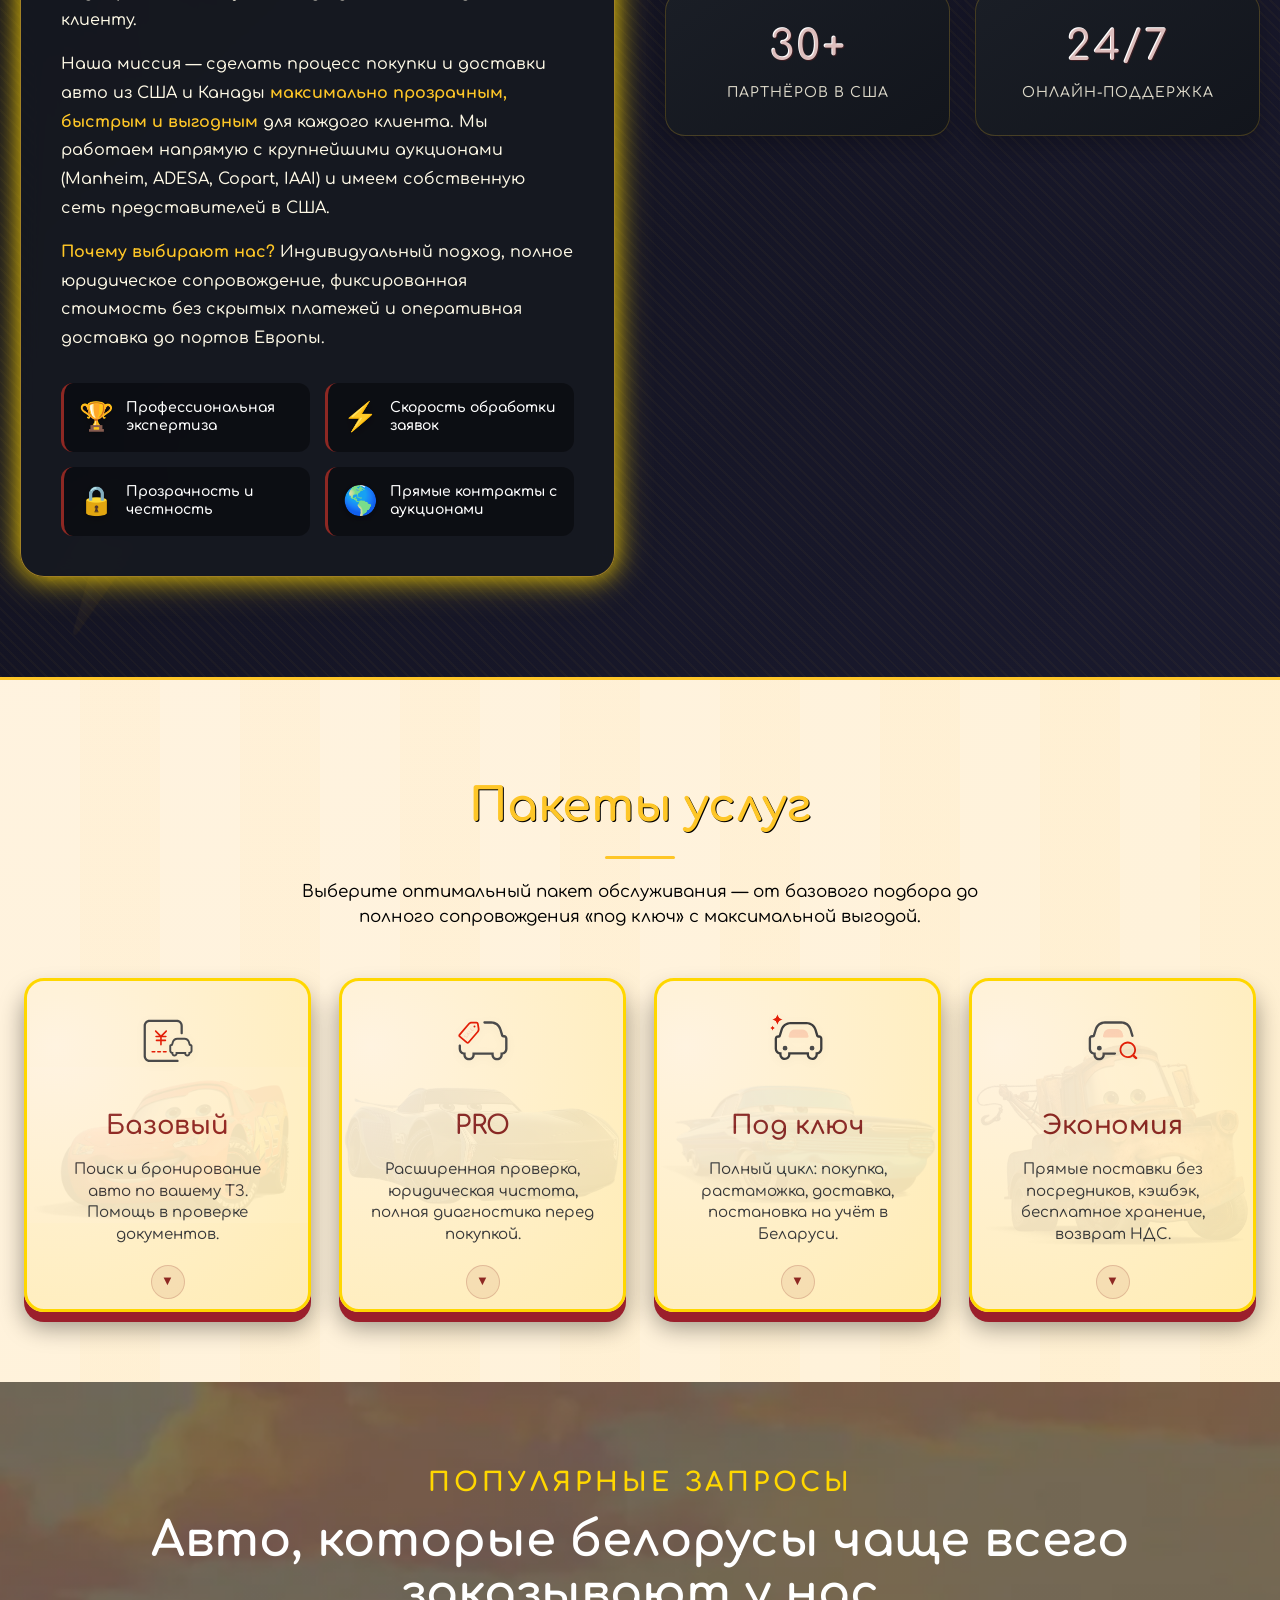
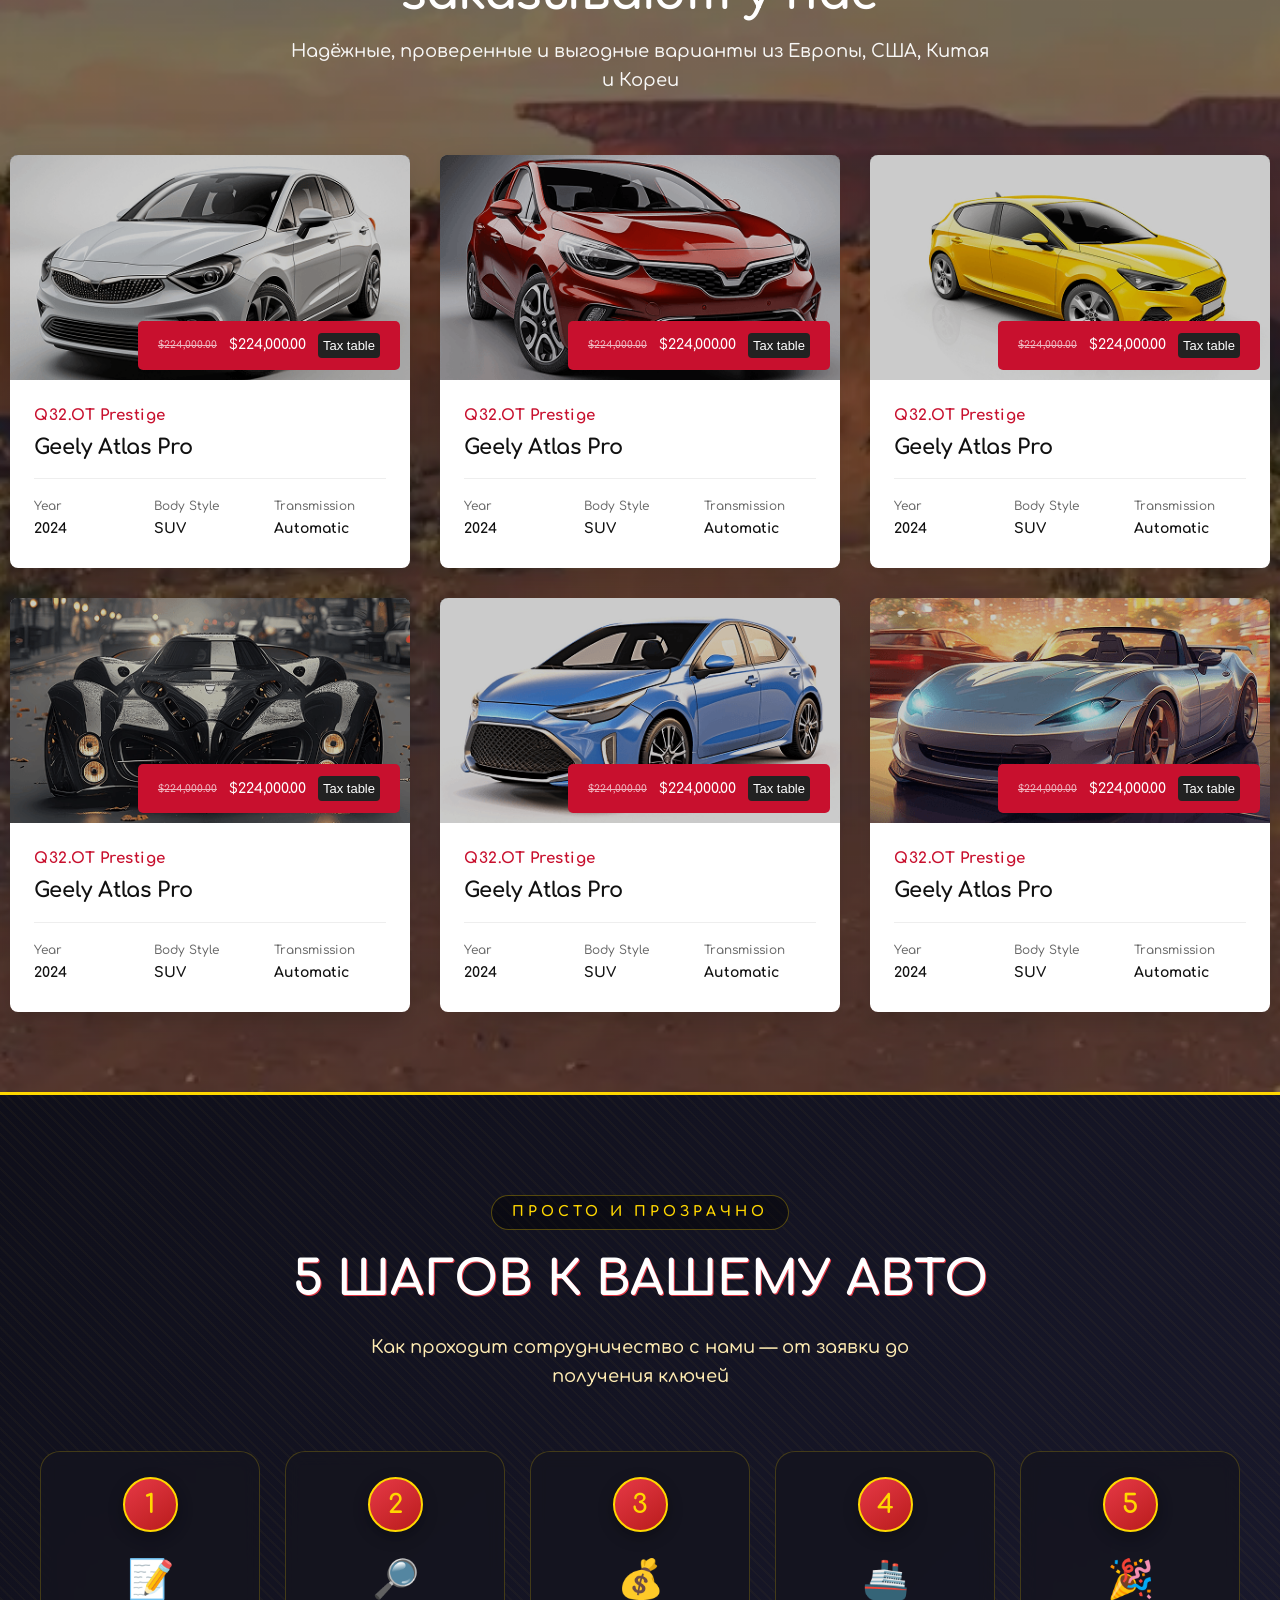
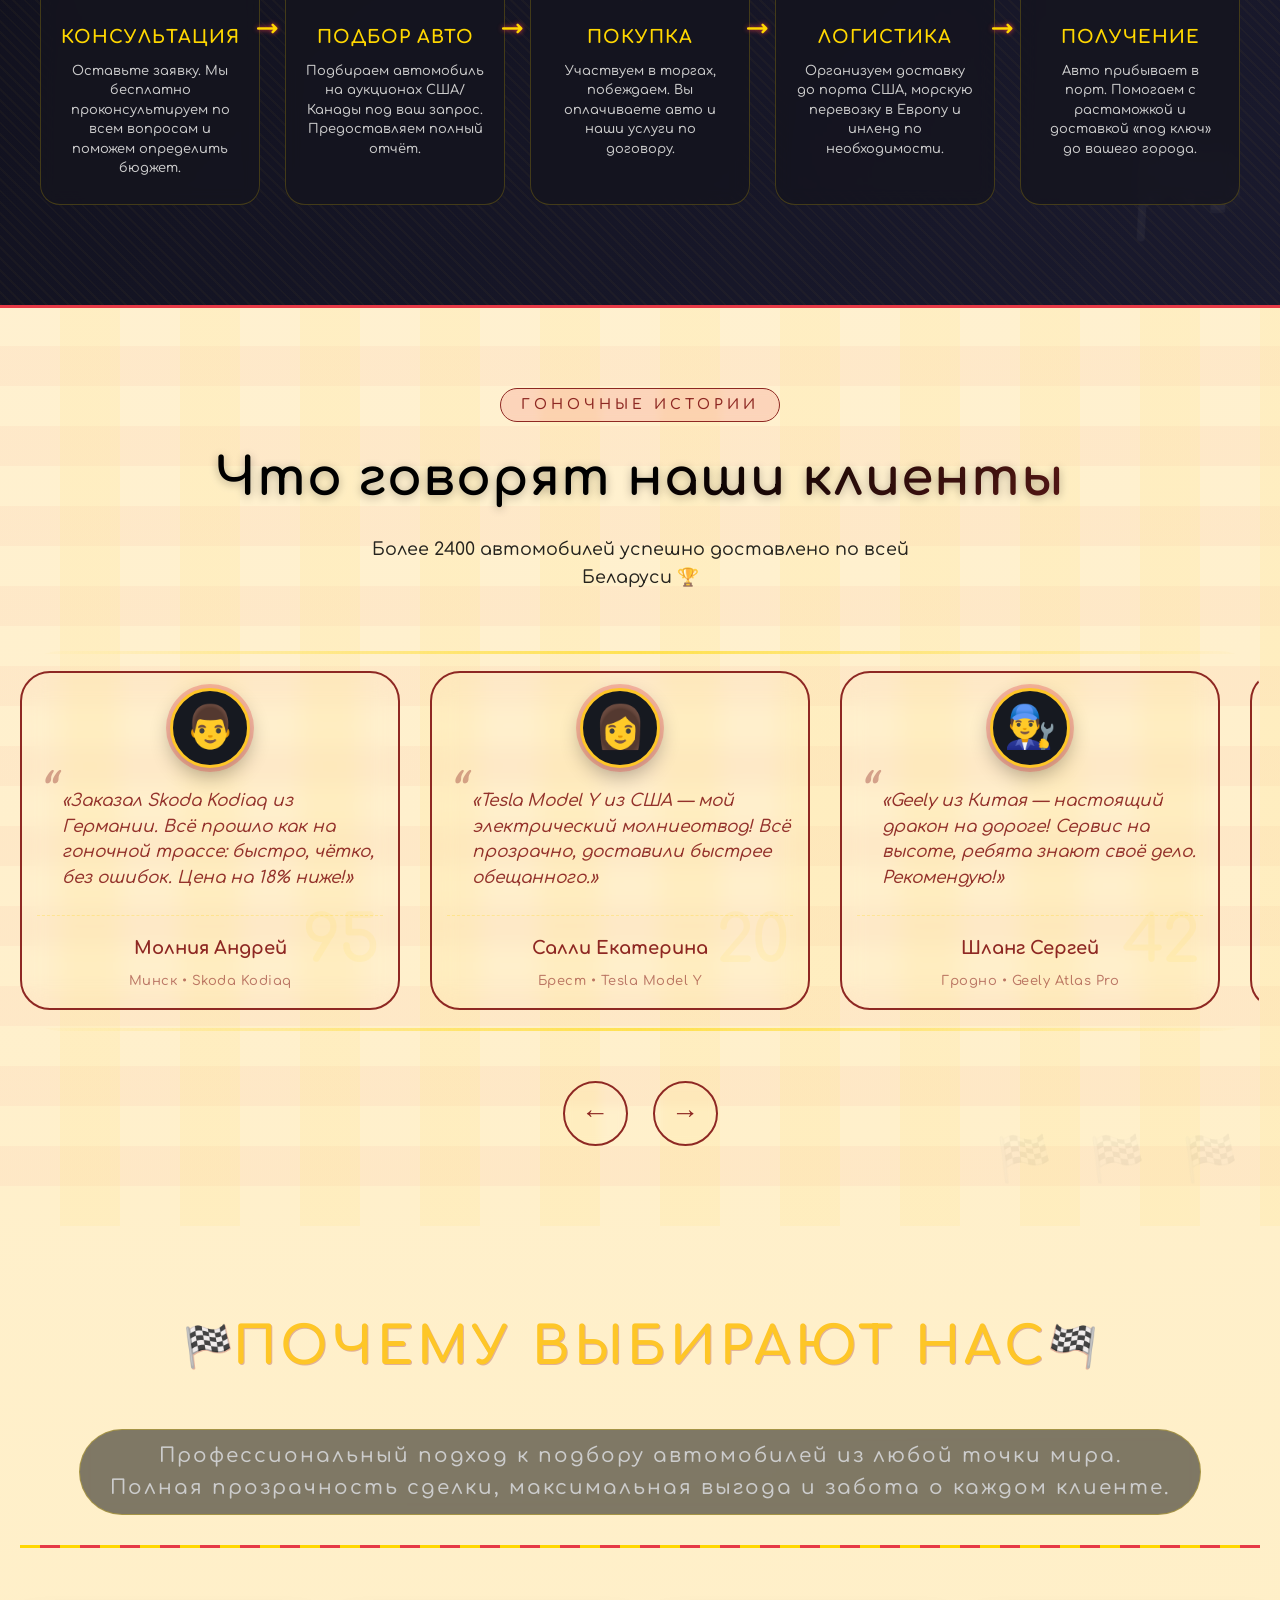
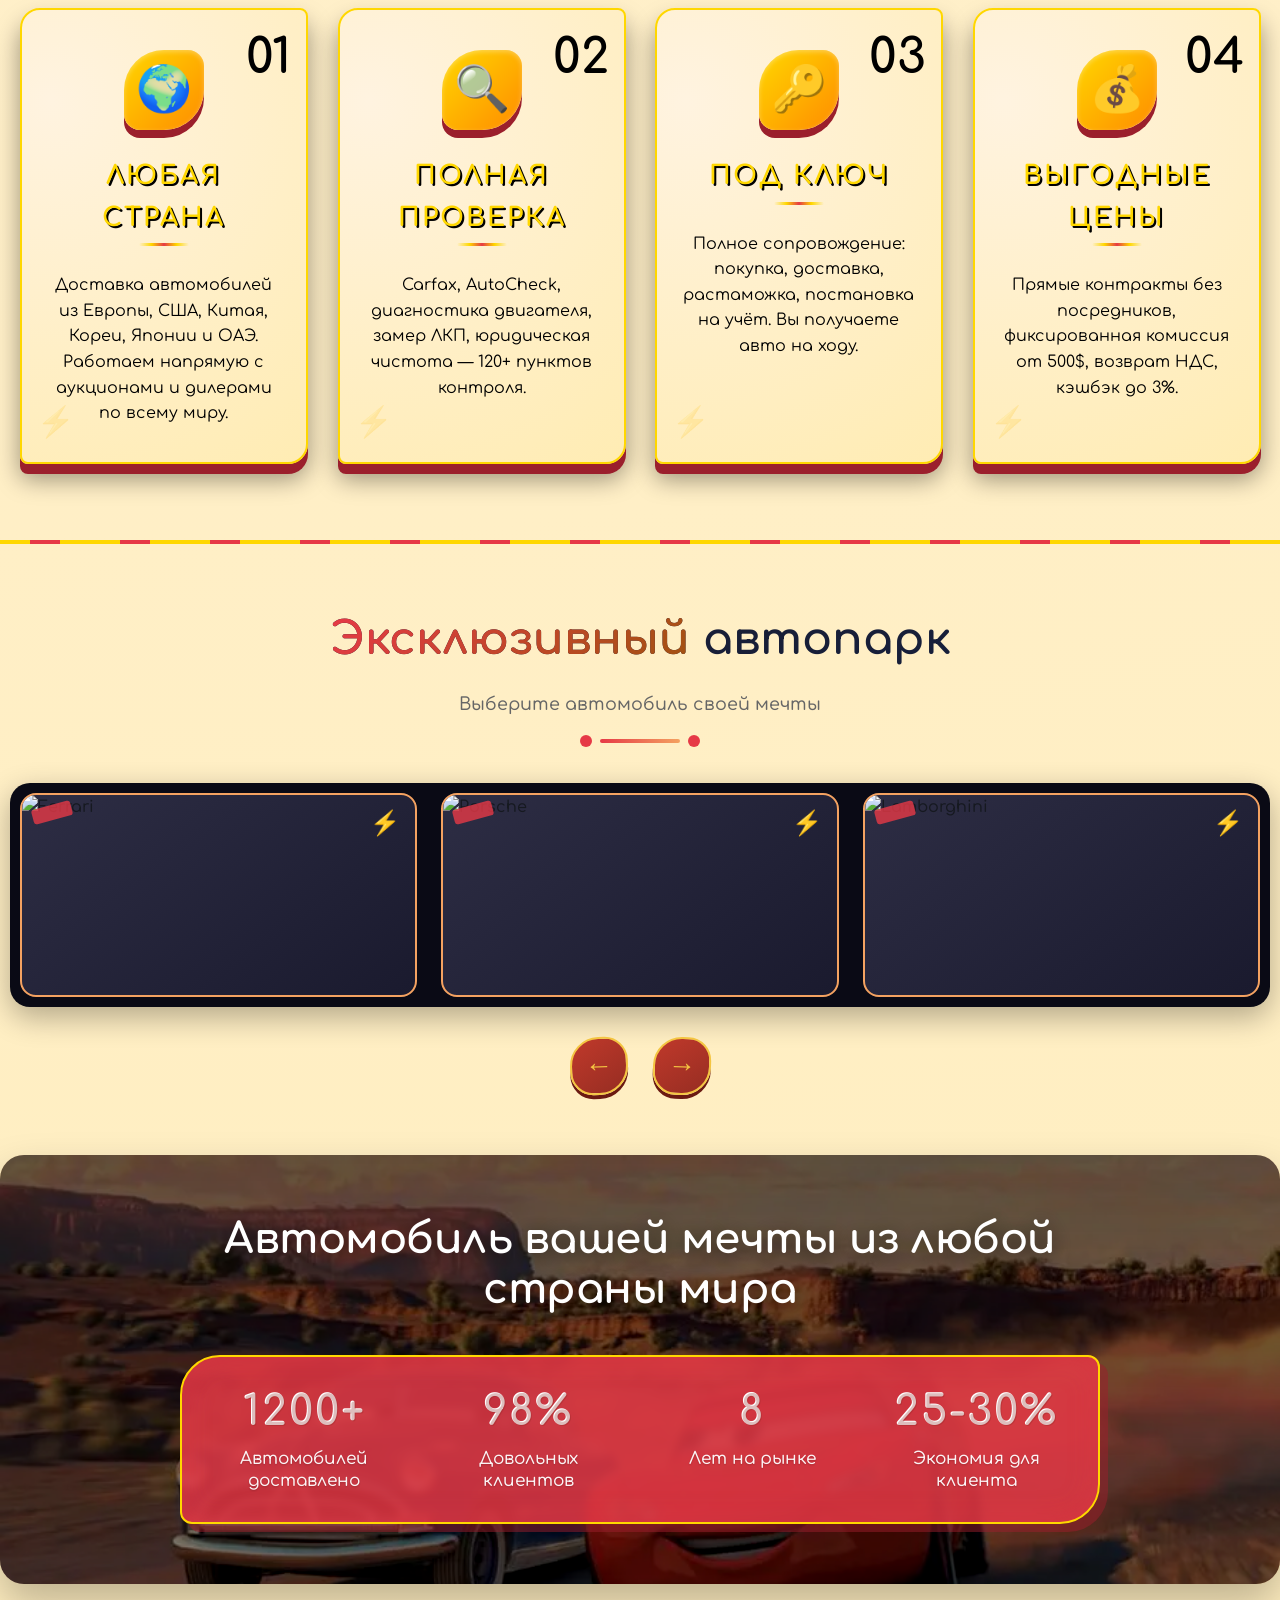
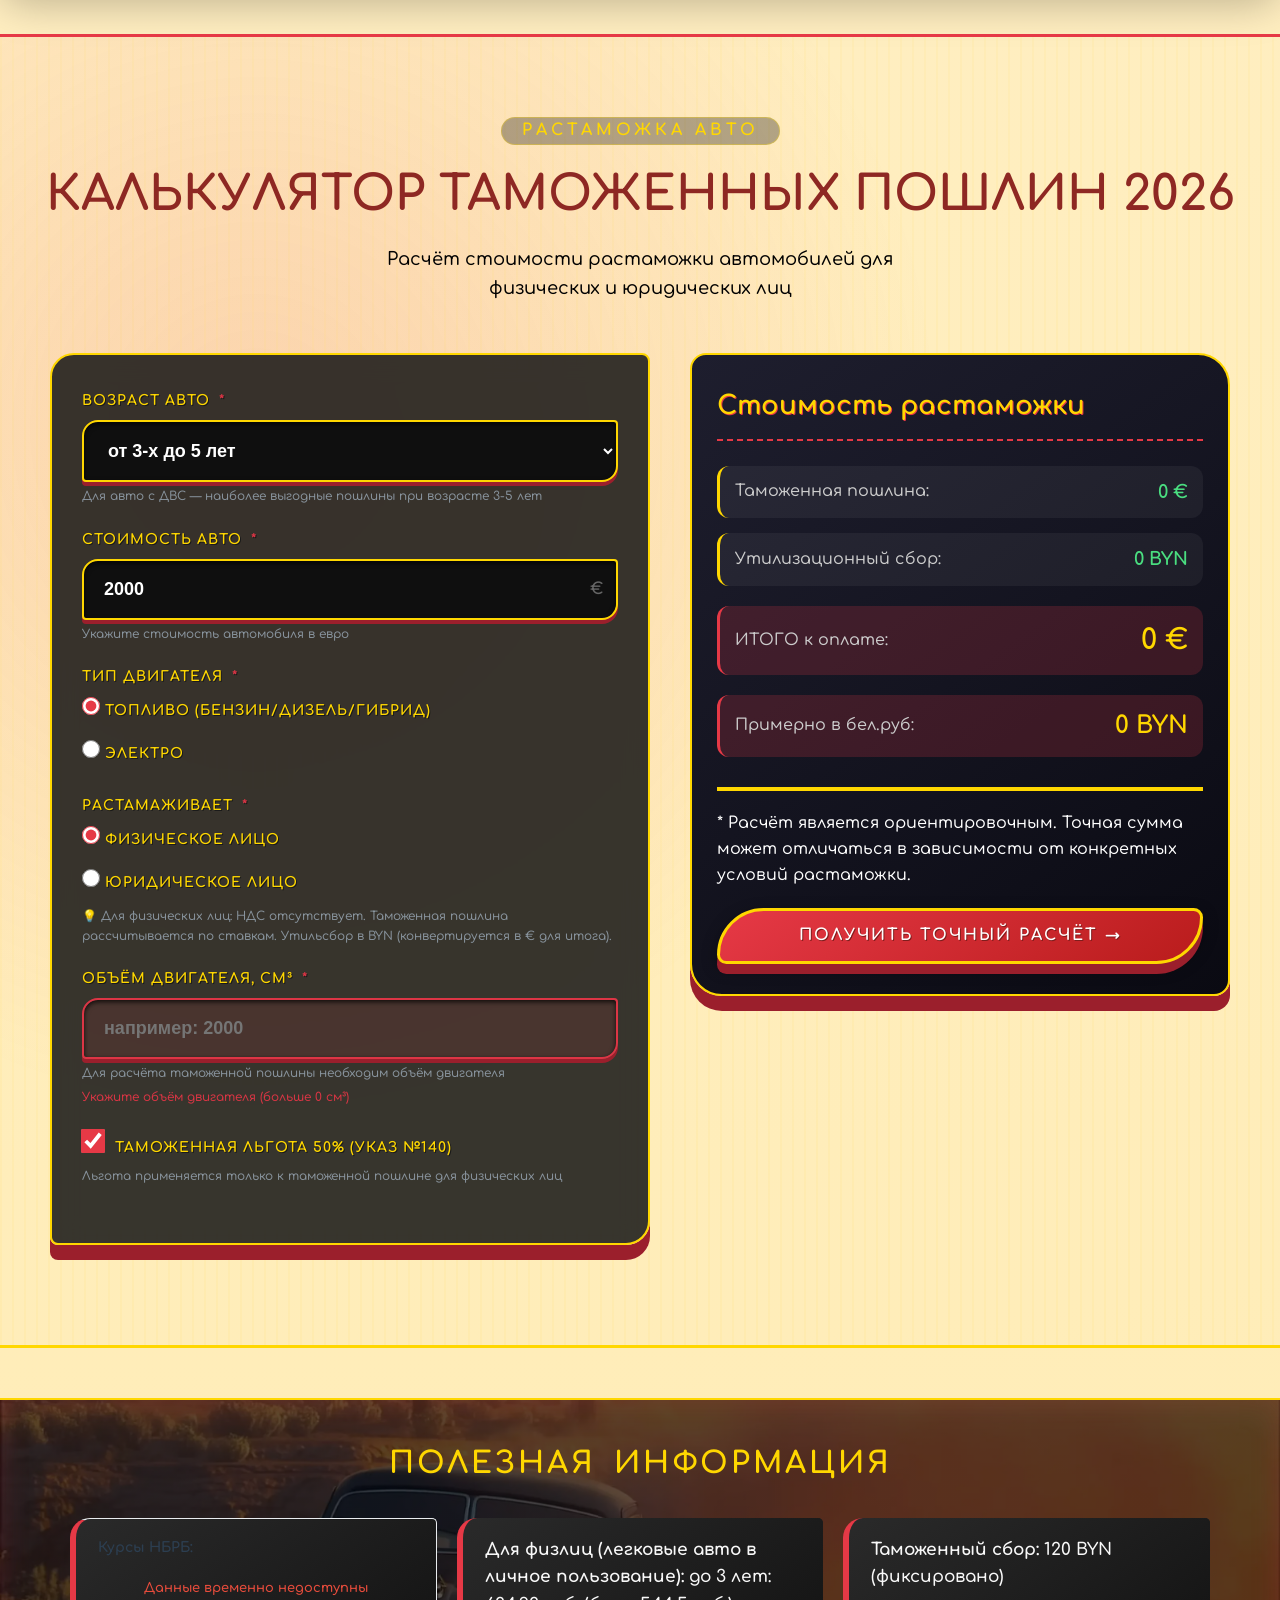
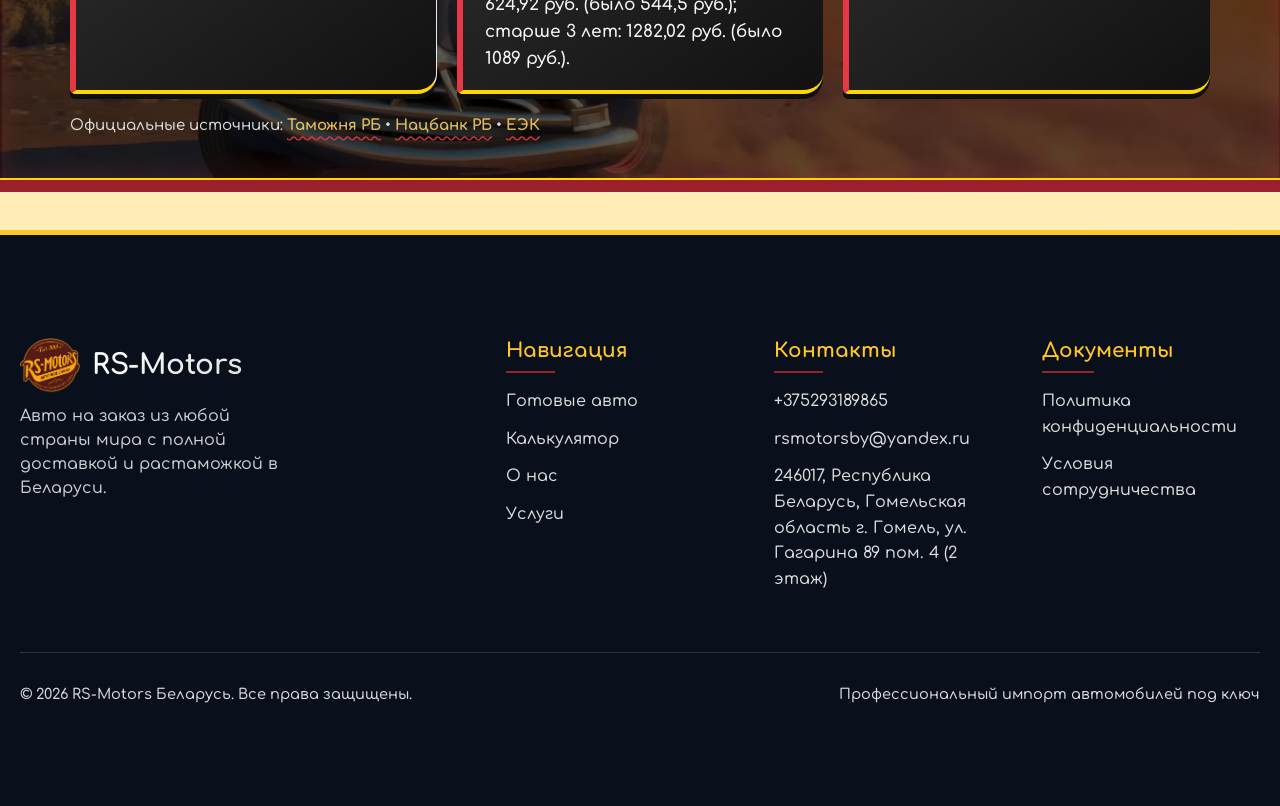
==== commit e8da5674: "add add" ====
--- a/index.html
+++ b/index.html
@@ -162,7 +162,7 @@
             Полное сопровождение: поиск, покупка, растаможка, доставка и
             постановка на учёт в Беларуси.
           </p>
-          <a href="/#contact" class="home-hero__cta">
+          <a href="index.html#contact" class="home-hero__cta">
             ЗАКАЗАТЬ АВТО ПОД КЛЮЧ
             <span>→</span>
           </a>
@@ -1282,7 +1282,9 @@
                   растаможки.</span
                 >
               </div>
-              <a href="/#contact" class="home-hero__cta customs-result-cta"
+              <a
+                href="index.html#contact"
+                class="home-hero__cta customs-result-cta"
                 >ПОЛУЧИТЬ ТОЧНЫЙ РАСЧЁТ →</a
               >
             </div>
@@ -1499,10 +1501,10 @@
         <div class="home-footer__col">
           <h3>Навигация</h3>
           <ul class="home-footer__nav-list">
-            <li><a href="/#inventory">Готовые авто</a></li>
-            <li><a href="/#calculator">Калькулятор</a></li>
-            <li><a href="/#service">О нас</a></li>
-            <li><a href="/#services">Услуги</a></li>
+            <li><a href="index.html#inventory">Готовые авто</a></li>
+            <li><a href="index.html#calculator">Калькулятор</a></li>
+            <li><a href="index.html#service">О нас</a></li>
+            <li><a href="index.html#services">Услуги</a></li>
           </ul>
         </div>
         <div class="home-footer__col home-footer__contacts">
--- a/style.css
+++ b/style.css
@@ -2256,7 +2256,7 @@
 
 .privacy-highlight {
   background: #fff9e6;
-  padding: 28px 32px;
+  padding: 15px;
   border-left: 6px solid var(--accent-yellow);
   border-radius: 12px;
   margin: 40px 0;
@@ -2358,7 +2358,7 @@
 
 .terms-highlight {
   background: #fff9e6;
-  padding: 15px 20px;
+  padding: 15px;
   border-left: 6px solid var(--accent-yellow);
   border-radius: 12px;
   margin: 40px 0;
@@ -5647,10 +5647,12 @@
   left: 0;
   width: 100%;
   height: 100%;
-  background-image: radial-gradient(
-    circle at 80% 20%,
-    rgba(230, 57, 70, 0.08) 0%,
-    transparent 50%
+  background-image: repeating-linear-gradient(
+    45deg,
+    rgba(254, 198, 39, 0.03) 0px,
+    rgba(254, 198, 39, 0.03) 2px,
+    transparent 2px,
+    transparent 8px
   );
   pointer-events: none;
 }
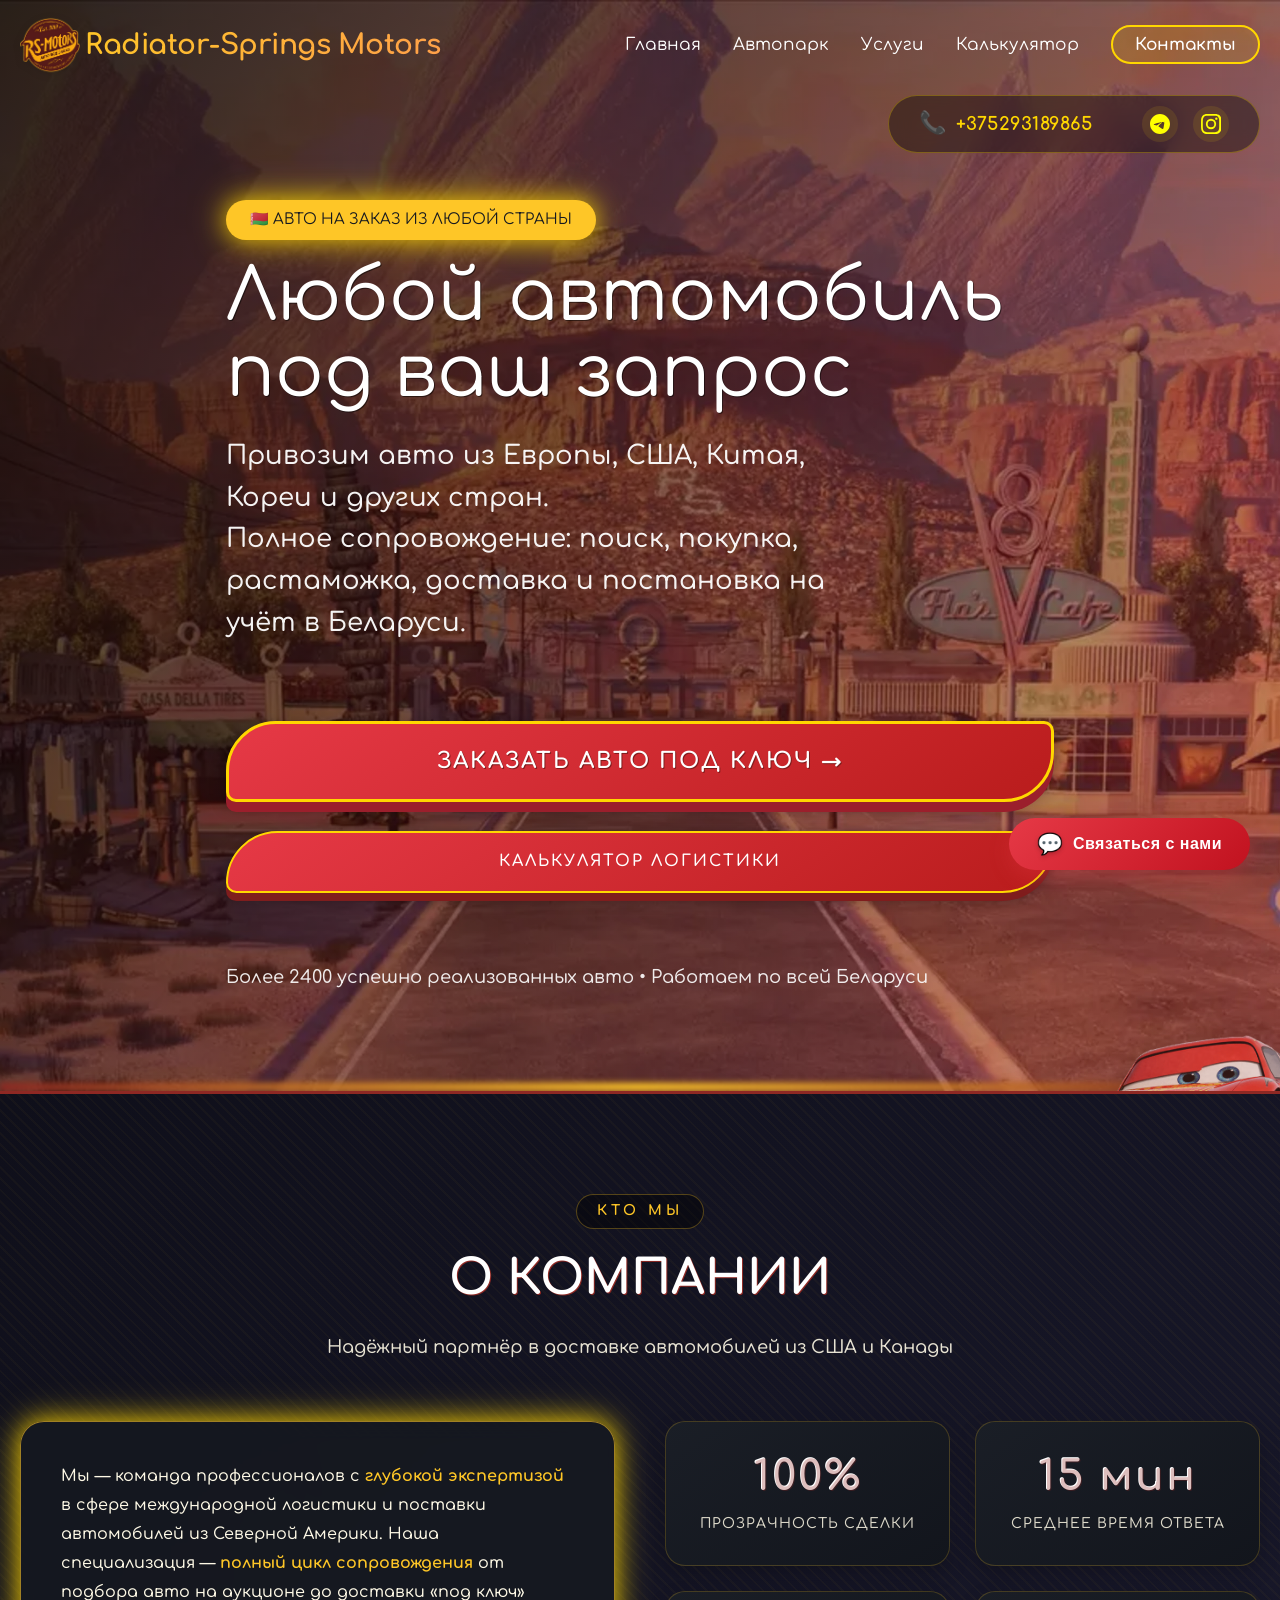
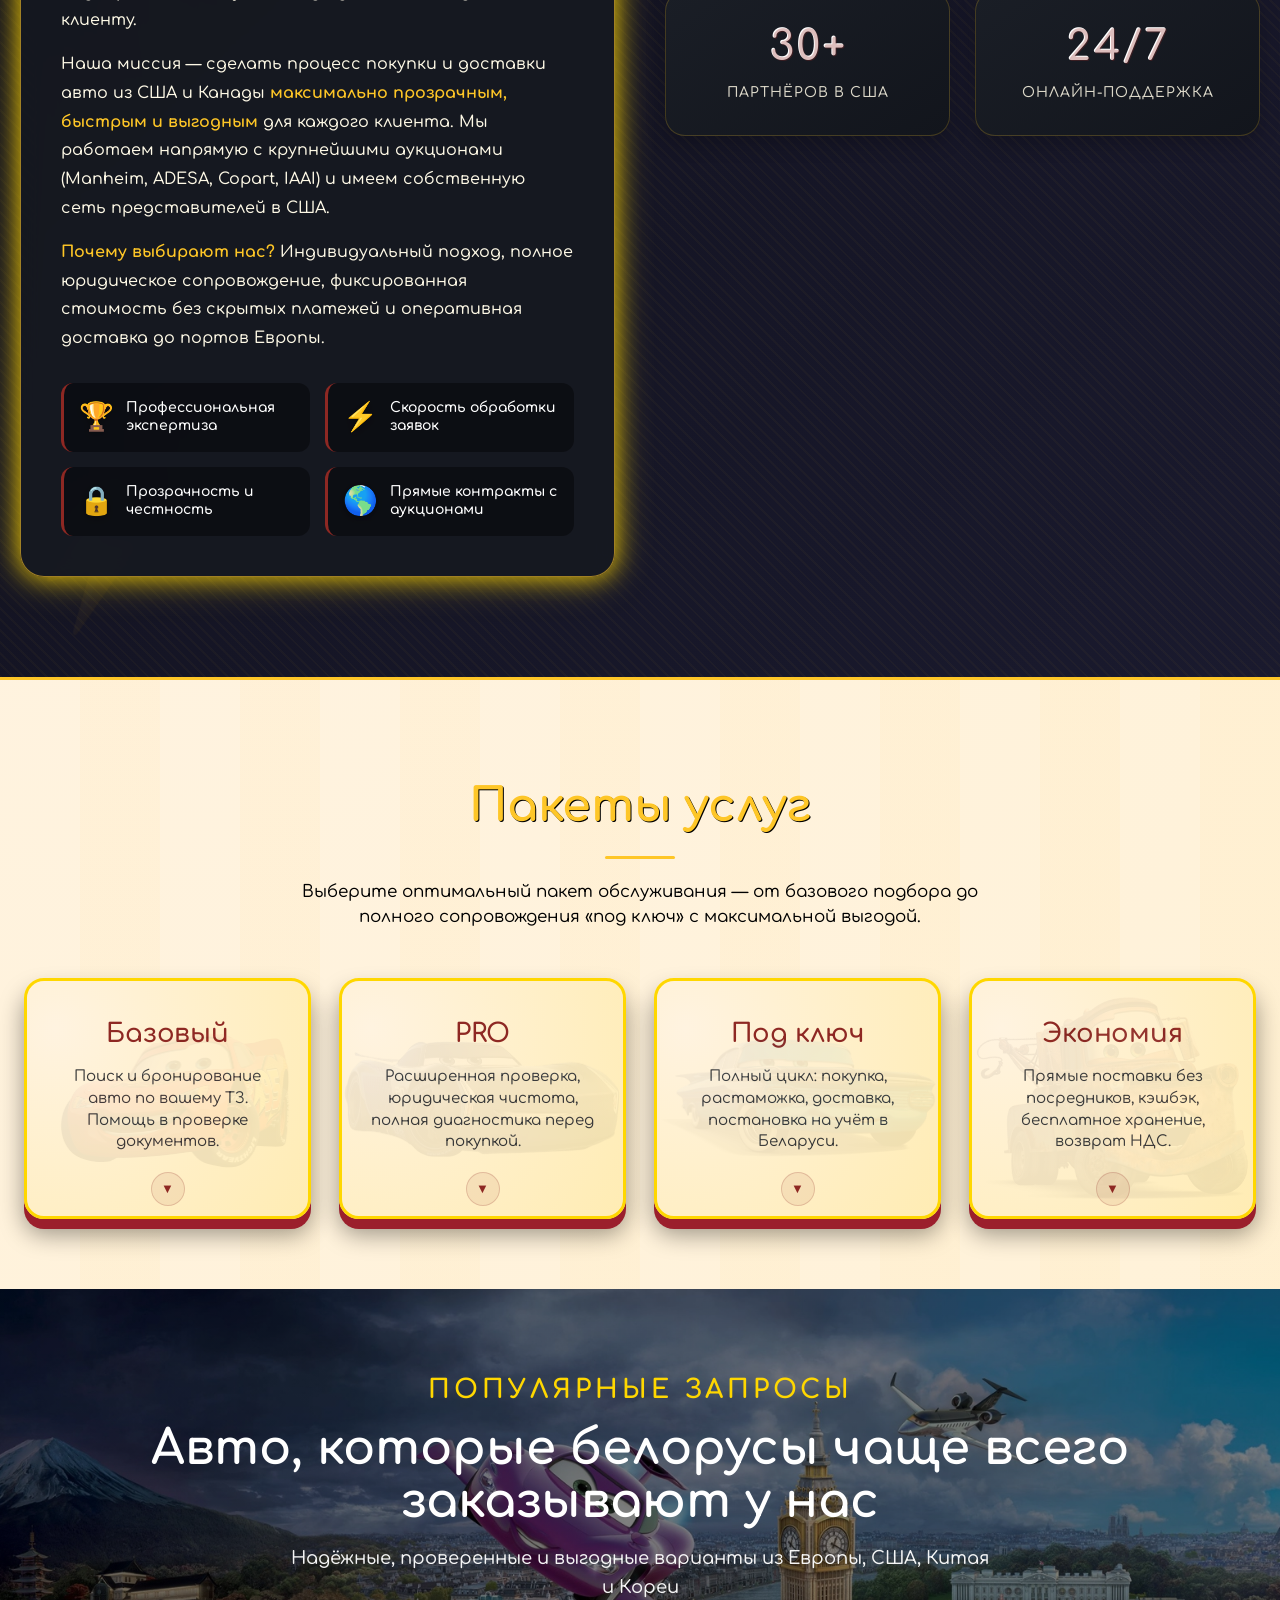
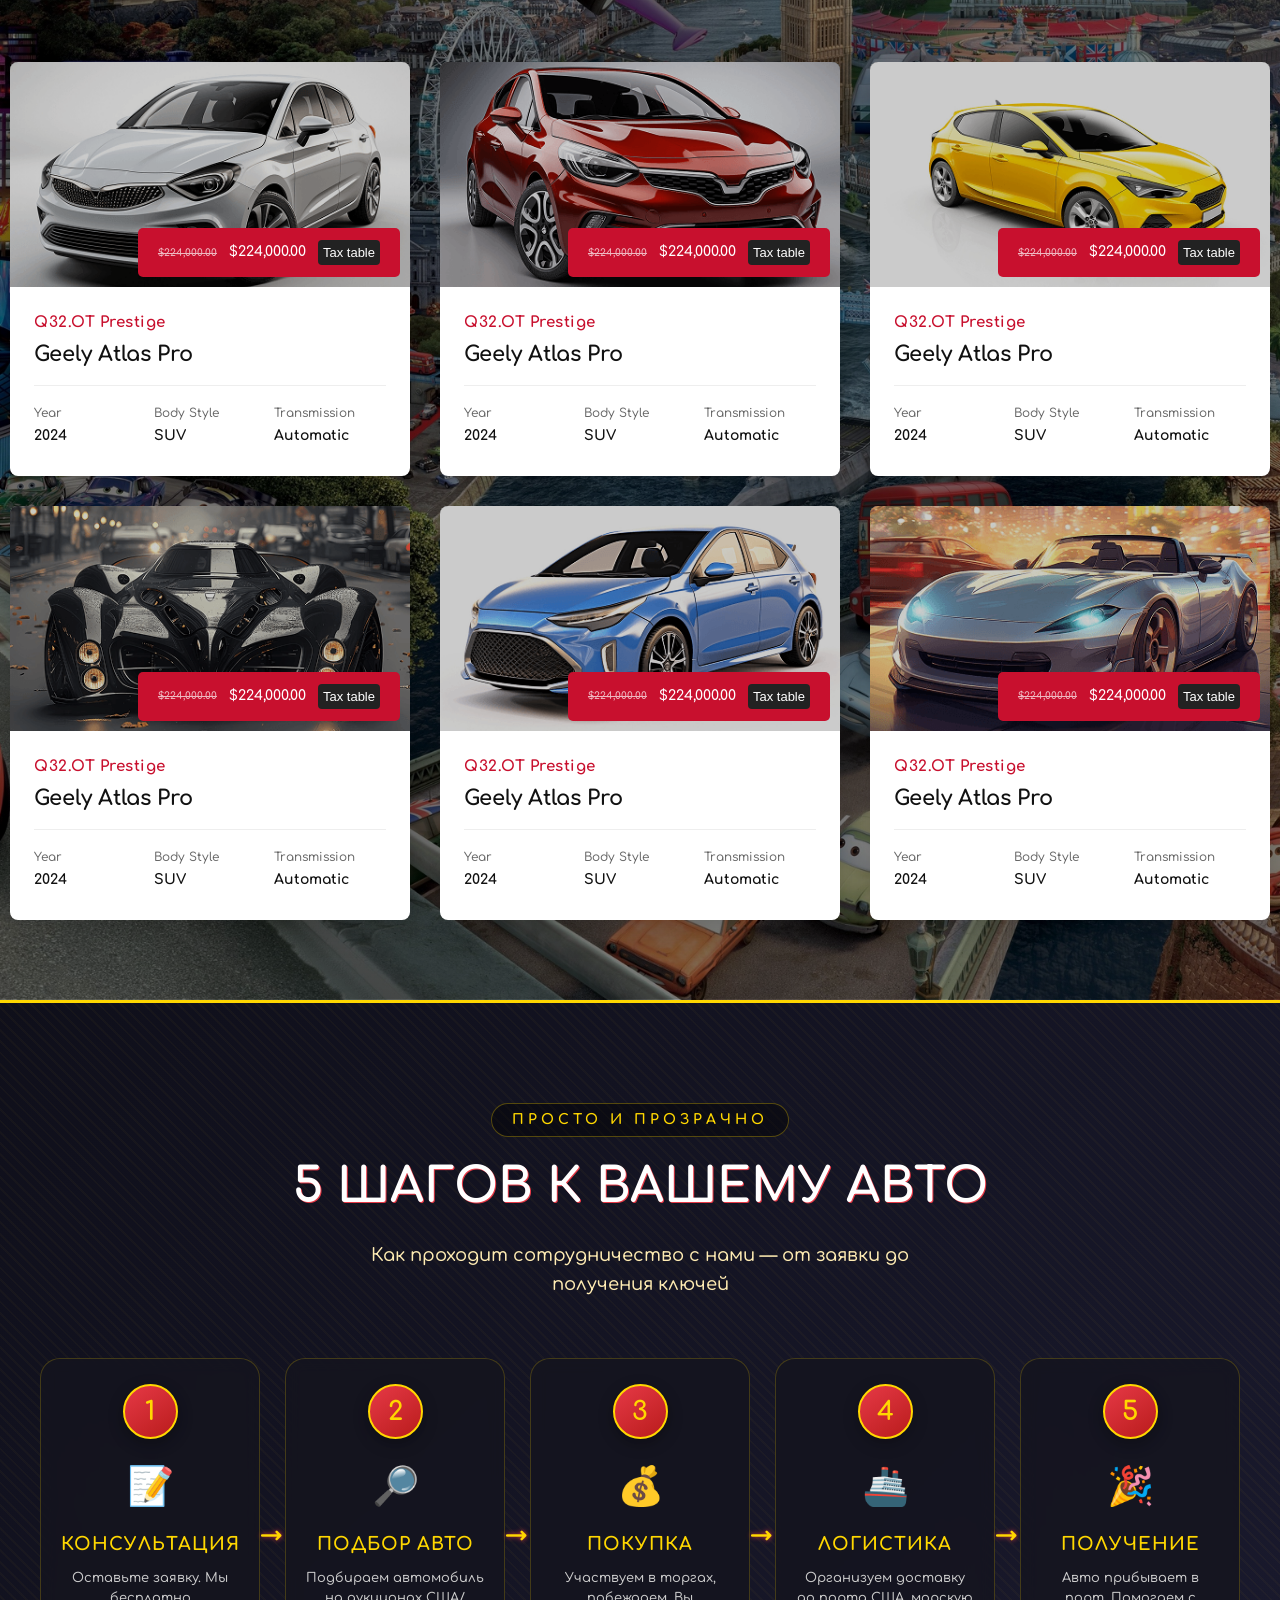
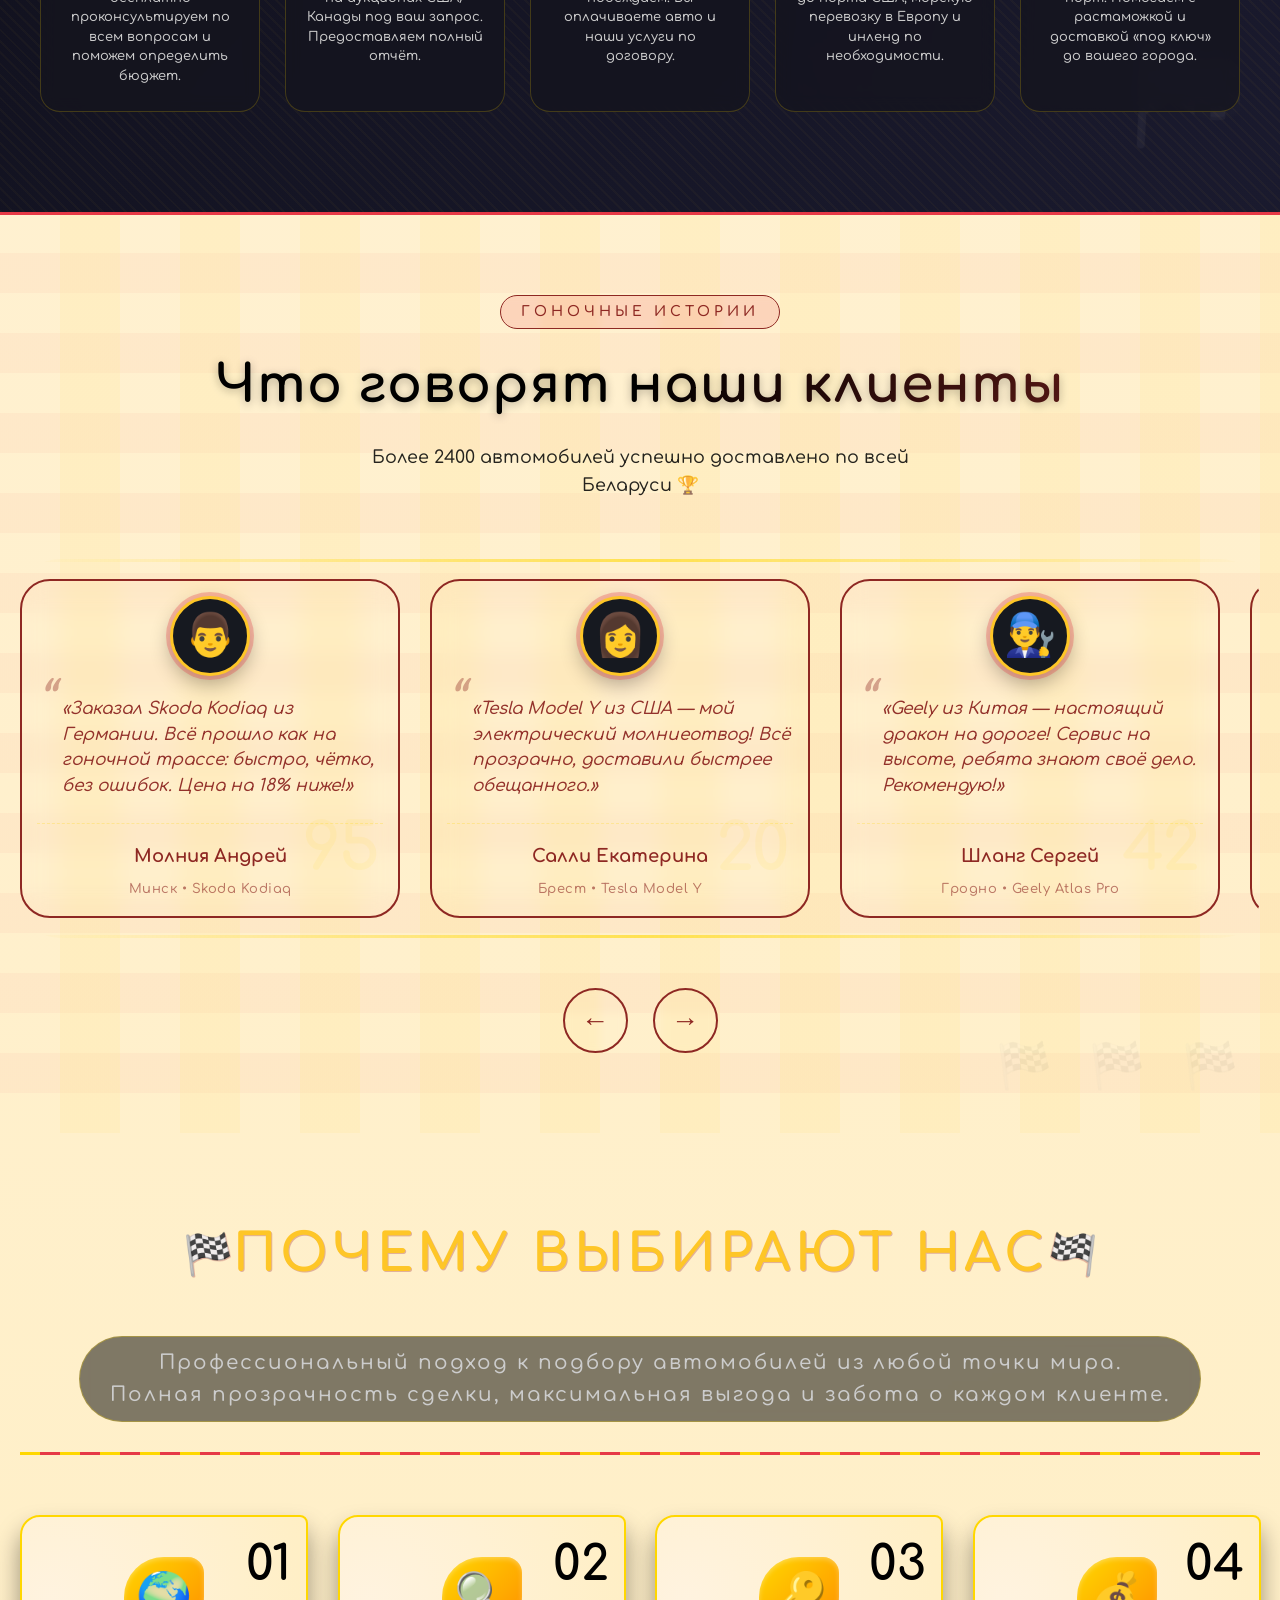
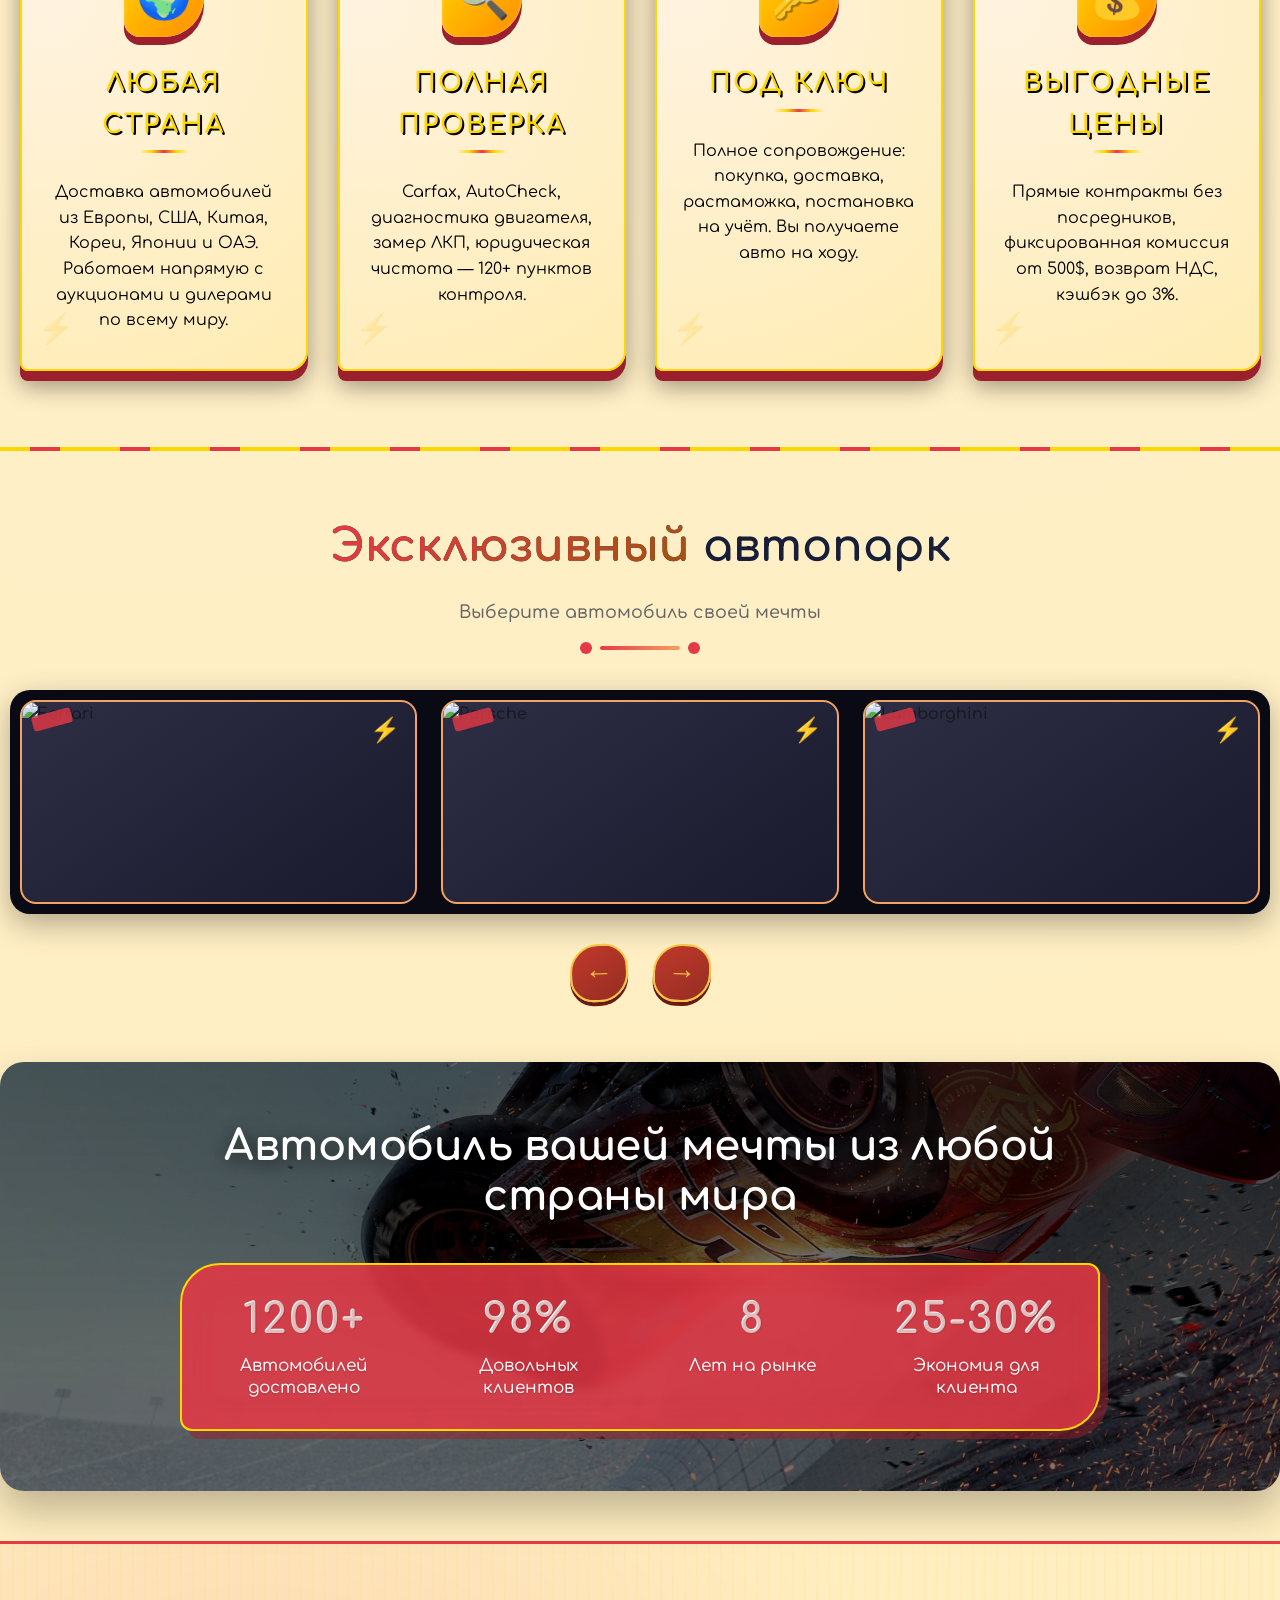
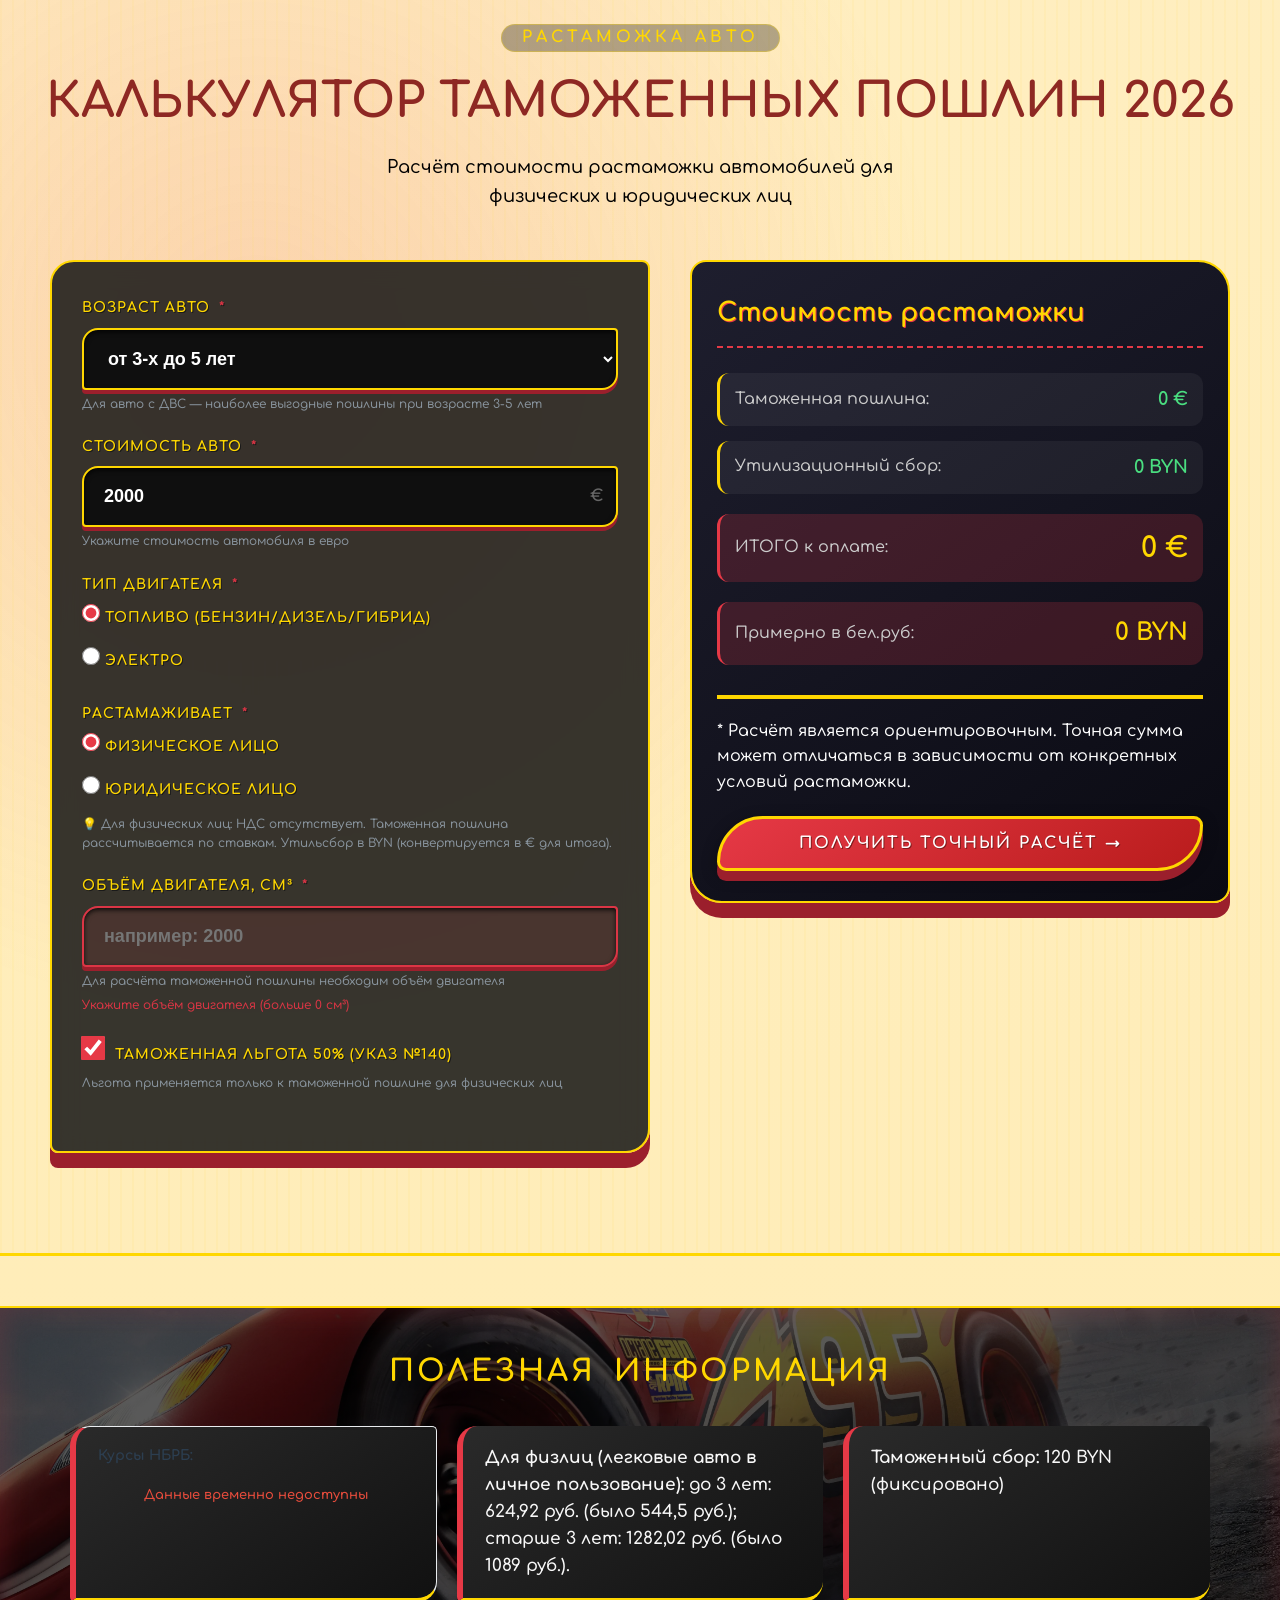
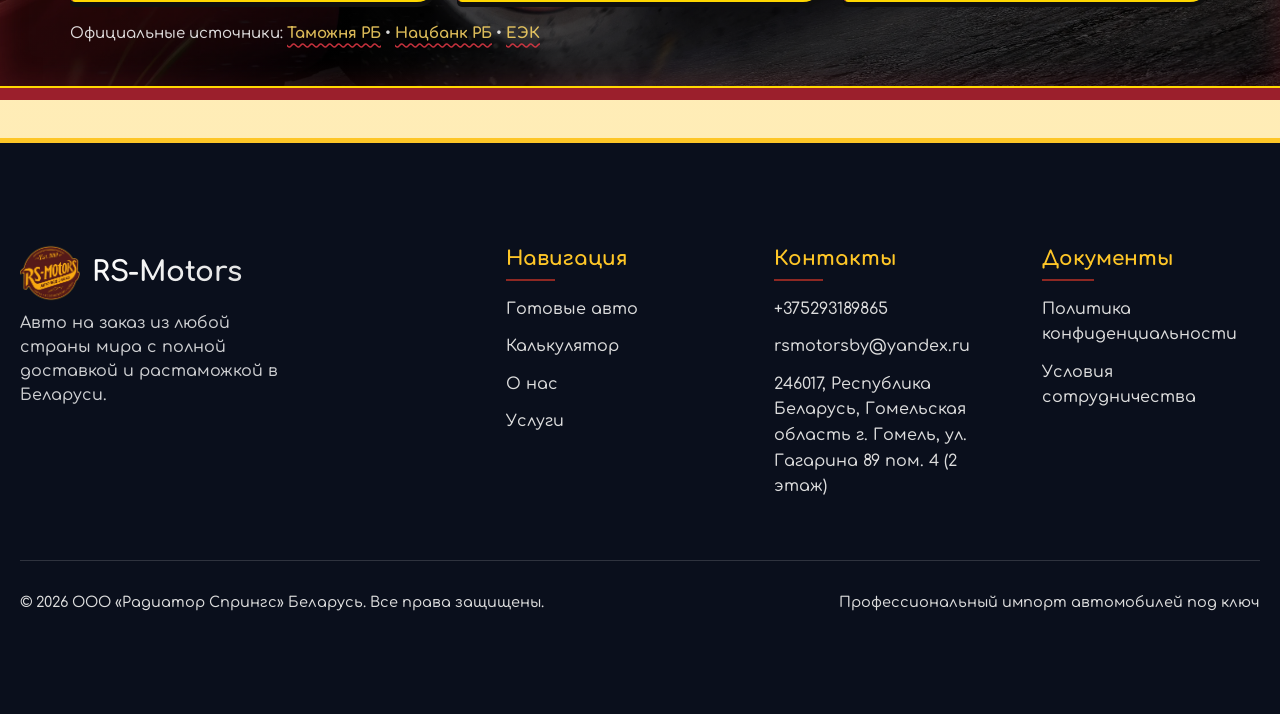
==== commit 1e047366: "add code add code" ====
--- a/index.html
+++ b/index.html
@@ -56,9 +56,8 @@
   </head>
   <body>
     <!-- ==================== HEADER ==================== -->
-    <header class="home-header">
+    <!-- <header class="home-header">
       <div class="home-header__container">
-        <!-- Верхняя строка: логотип слева, бургер справа -->
         <div class="home-header-top">
           <a href="index.html" class="home-logo">
             <img src="image/logo.png" alt="logo" />
@@ -74,7 +73,7 @@
             <span class="home-burger__line"></span>
             <span class="home-burger__line"></span>
           </div>
-          <!-- Навигация (мобильное меню) -->
+
           <nav class="home-nav" id="home-nav-menu">
             <ul class="home-nav__list">
               <li><a href="index.html" class="home-nav__link">Главная</a></li>
@@ -95,12 +94,11 @@
                 <a href="index.html#contact" class="home-nav__link">Контакты</a>
               </li>
             </ul>
-            <!-- Мобильная версия контактов (дублируется внутри меню) -->
+
             <div class="mobile-contacts-block" style="display: none"></div>
           </nav>
         </div>
 
-        <!-- Блок контактов снизу по центру (на мобилках) -->
         <div class="header-contacts">
           <a href="tel:+375293189865" class="contact-phone">
             <span class="phone-icon">📞</span>
@@ -149,6 +147,98 @@
           </div>
         </div>
       </div>
+    </header> -->
+
+    <header class="home-header">
+      <div class="home-header__container">
+        <div class="home-header-top">
+          <a href="index.html" class="home-logo">
+            <img src="image/logo.png" alt="logo" />
+            <span class="home-logo__text">Radiator-Springs Motors</span>
+          </a>
+          <div
+            class="home-burger"
+            id="home-burger-toggle"
+            aria-label="Открыть меню"
+            role="button"
+          >
+            <span class="home-burger__line"></span>
+            <span class="home-burger__line"></span>
+            <span class="home-burger__line"></span>
+          </div>
+
+          <nav class="home-nav" id="home-nav-menu">
+            <ul class="home-nav__list">
+              <li><a href="index.html" class="home-nav__link">Главная</a></li>
+              <li>
+                <a href="index.html#inventory" class="home-nav__link"
+                  >Автопарк</a
+                >
+              </li>
+              <li>
+                <a href="index.html#service" class="home-nav__link">Услуги</a>
+              </li>
+              <li>
+                <a href="index.html#calculator" class="home-nav__link"
+                  >Калькулятор</a
+                >
+              </li>
+              <li>
+                <a href="index.html#contact" class="home-nav__link">Контакты</a>
+              </li>
+            </ul>
+
+            <div class="mobile-contacts-block" style="display: none"></div>
+          </nav>
+        </div>
+        <div class="header-contacts">
+          <a href="tel:+375293189865" class="contact-phone">
+            <span class="phone-icon">📞</span>
+            <span class="phone-number">+375293189865</span>
+          </a>
+          <div class="contacts-divider"></div>
+          <div class="social-links">
+            <a
+              href="https://t.me/rsmotorsinfo"
+              target="_blank"
+              class="social-icon-link"
+            >
+              <svg
+                class="social-icon"
+                width="20"
+                height="20"
+                viewBox="0 0 24 24"
+                fill="none"
+                xmlns="http://www.w3.org/2000/svg"
+              >
+                <path
+                  d="M12 0C5.373 0 0 5.373 0 12s5.373 12 12 12 12-5.373 12-12S18.627 0 12 0zm5.562 8.161c-.18 1.897-.962 6.502-1.359 8.627-.168.9-.5 1.201-.82 1.23-.697.065-1.226-.461-1.901-.904-1.056-.694-1.653-1.126-2.678-1.804-1.185-.784-.417-1.215.259-1.92.177-.184 3.248-2.977 3.307-3.23.007-.032.014-.15-.056-.213-.07-.063-.174-.041-.249-.024-.106.024-1.793 1.14-5.062 3.345-.479.329-.913.489-1.302.48-.428-.009-1.252-.242-1.865-.441-.751-.244-1.349-.373-1.297-.787.027-.216.324-.437.891-.663 1.733-.755 4.532-1.567 7.363-2.103 2.355-.445 3.163-.28 3.7.021.436.244.566.675.517 1.111z"
+                  fill="yellow"
+                />
+              </svg>
+            </a>
+            <a
+              href="https://www.instagram.com/rsmotors.by?igsh=MTBqbjR6OTczYzV2aw=="
+              target="_blank"
+              class="social-icon-link"
+            >
+              <svg
+                class="social-icon"
+                width="20"
+                height="20"
+                viewBox="0 0 24 24"
+                fill="none"
+                xmlns="http://www.w3.org/2000/svg"
+              >
+                <path
+                  d="M12 2.163c3.204 0 3.584.012 4.85.07 1.366.062 2.633.336 3.608 1.311.975.975 1.249 2.242 1.311 3.608.058 1.266.07 1.646.07 4.85s-.012 3.584-.07 4.85c-.062 1.366-.336 2.633-1.311 3.608-.975.975-2.242 1.249-3.608 1.311-1.266.058-1.646.07-4.85.07s-3.584-.012-4.85-.07c-1.366-.062-2.633-.336-3.608-1.311-.975-.975-1.249-2.242-1.311-3.608-.058-1.266-.07-1.646-.07-4.85s.012-3.584.07-4.85c.062-1.366.336-2.633 1.311-3.608.975-.975 2.242-1.249 3.608-1.311 1.266-.058 1.646-.07 4.85-.07zM12 0C8.741 0 8.332.014 7.052.072 5.197.157 3.548.588 2.197 1.939.646 3.49.214 5.396.13 7.502.072 8.782.058 9.191.058 12s.014 3.218.072 4.498c.084 2.106.516 4.012 2.067 5.563 1.649 1.649 3.553 2.081 5.659 2.165 1.28.058 1.689.072 4.502.072s3.222-.014 4.502-.072c2.106-.084 4.01-.516 5.559-2.067 1.649-1.649 2.081-3.553 2.165-5.659.058-1.28.072-1.689.072-4.502s-.014-3.222-.072-4.502c-.084-2.106-.516-4.01-2.067-5.559C21.009.645 19.105.213 16.999.129 15.719.071 15.31.057 12.001.057zM12 5.838a6.162 6.162 0 100 12.324 6.162 6.162 0 000-12.324zM12 16a4 4 0 110-8 4 4 0 010 8zm6.406-11.845a1.44 1.44 0 100 2.881 1.44 1.44 0 000-2.881z"
+                  fill="yellow"
+                />
+              </svg>
+            </a>
+          </div>
+        </div>
+      </div>
     </header>
 
     <main>
@@ -273,12 +363,6 @@
 
           <div class="home-why__grid">
             <div class="home-why__item" data-accordion>
-              <img
-                loading="lazy"
-                src="image/icon1.svg"
-                alt="icon picture"
-                class="home-why__icon"
-              />
               <h3 class="home-why__title">Базовый</h3>
               <p class="home-why__preview">
                 Поиск и бронирование авто по вашему ТЗ. Помощь в проверке
@@ -318,12 +402,6 @@
             </div>
 
             <div class="home-why__item" data-accordion>
-              <img
-                loading="lazy"
-                src="image/icon2.svg"
-                alt="icon picture"
-                class="home-why__icon"
-              />
               <h3 class="home-why__title">PRO</h3>
               <p class="home-why__preview">
                 Расширенная проверка, юридическая чистота, полная диагностика
@@ -360,12 +438,6 @@
             </div>
 
             <div class="home-why__item" data-accordion>
-              <img
-                loading="lazy"
-                src="image/icon3.svg"
-                alt="icon picture"
-                class="home-why__icon"
-              />
               <h3 class="home-why__title">Под ключ</h3>
               <p class="home-why__preview">
                 Полный цикл: покупка, растаможка, доставка, постановка на учёт в
@@ -403,12 +475,6 @@
             </div>
 
             <div class="home-why__item" data-accordion>
-              <img
-                loading="lazy"
-                src="image/icon4.svg"
-                alt="icon picture"
-                class="home-why__icon"
-              />
               <h3 class="home-why__title">Экономия</h3>
               <p class="home-why__preview">
                 Прямые поставки без посредников, кэшбэк, бесплатное хранение,
@@ -1527,7 +1593,7 @@
         </div>
       </div>
       <div class="home-footer__bottom">
-        <p>© 2026 RS-Motors Беларусь. Все права защищены.</p>
+        <p>© 2026 ООО «Радиатор Спрингс» Беларусь. Все права защищены.</p>
         <p>Профессиональный импорт автомобилей под ключ</p>
       </div>
     </footer>
--- a/style.css
+++ b/style.css
@@ -529,6 +529,232 @@
   }
 }
 
+/* ==================== HEADER ОБНОВЛЕНИЕ СТИЛЕЙ ==================== */
+/* Верхняя строка: логотип слева, бургер справа */
+.home-header-top {
+  display: flex;
+  align-items: center;
+  justify-content: space-between;
+  width: 100%;
+}
+
+/* Логотип - на десктопе логотип и текст вместе */
+.home-logo {
+  position: relative;
+  z-index: 999;
+  display: flex;
+  align-items: center;
+  gap: 5px;
+  text-decoration: none;
+  transition: transform 0.3s cubic-bezier(0.2, 0.9, 0.4, 1.1);
+}
+
+.home-logo:hover {
+  transform: scale(1.05);
+}
+
+.home-logo img {
+  height: 60px;
+  width: auto;
+  display: block;
+  filter: drop-shadow(0 2px 4px rgba(0, 0, 0, 0.1));
+  transition: filter 0.3s ease;
+}
+
+.home-logo:hover img {
+  filter: drop-shadow(0 4px 8px rgba(0, 0, 0, 0.15));
+}
+
+.home-logo__text {
+  font-size: 28px;
+  font-weight: 700;
+  letter-spacing: -0.5px;
+  background: linear-gradient(135deg, var(--accent-yellow), #ff9f4a);
+  -webkit-background-clip: text;
+  background-clip: text;
+  -webkit-text-fill-color: transparent;
+  transition: all 0.3s ease;
+}
+
+/* Бургер меню (кнопка) - по умолчанию скрыта на десктопе */
+.home-burger {
+  display: none;
+  flex-direction: column;
+  gap: 5px;
+  cursor: pointer;
+  padding: 8px;
+  z-index: 1100;
+}
+
+.home-burger__line {
+  width: 32px;
+  height: 3px;
+  background: var(--accent-yellow);
+  border-radius: 9999px;
+  transition: all 0.4s ease;
+}
+
+.home-burger.active .home-burger__line:nth-child(1) {
+  transform: rotate(45deg) translate(6px, 6px);
+}
+
+.home-burger.active .home-burger__line:nth-child(2) {
+  opacity: 0;
+}
+
+.home-burger.active .home-burger__line:nth-child(3) {
+  transform: rotate(-45deg) translate(6px, -6px);
+}
+
+/* ==================== АДАПТИВ ДЛЯ 1024px И НИЖЕ ==================== */
+@media (max-width: 1024px) {
+  /* Меняем структуру home-header-top */
+  .home-header-top {
+    display: flex;
+    align-items: center;
+    justify-content: space-between;
+    gap: 15px;
+  }
+
+  /* Логотип теперь только с картинкой, текст выносим отдельно */
+  .home-logo {
+    flex-shrink: 0;
+    order: 1;
+  }
+
+  /* Убираем текст из логотипа */
+  .home-logo .home-logo__text {
+    display: none;
+  }
+
+  /* Создаем отдельный элемент для текста по центру */
+  .home-header-top::before {
+    content: "Radiator-Springs Motors";
+    position: absolute;
+    left: 50%;
+    transform: translateX(-50%);
+    font-size: 18px;
+    font-weight: 700;
+    background: linear-gradient(135deg, var(--accent-yellow), #ff9f4a);
+    -webkit-background-clip: text;
+    background-clip: text;
+    -webkit-text-fill-color: transparent;
+    white-space: nowrap;
+    pointer-events: none;
+  }
+
+  /* Показываем бургер */
+  .home-burger {
+    display: flex;
+    order: 3;
+    flex-shrink: 0;
+  }
+
+  /* Скрываем обычную навигацию (она становится мобильным меню) */
+  .home-nav {
+    position: fixed;
+    top: 0;
+    left: -100%;
+    width: 80%;
+    max-width: 320px;
+    height: 100vh;
+    background: rgba(10, 15, 28, 0.98);
+    backdrop-filter: blur(20px);
+    flex-direction: column;
+    justify-content: center;
+    transition: left 0.4s ease;
+    box-shadow: 5px 0 30px rgba(0, 0, 0, 0.5);
+    padding: 40px 20px;
+    z-index: 1050;
+  }
+
+  .home-nav.active {
+    left: 0;
+  }
+
+  .home-nav__list {
+    flex-direction: column;
+    gap: 28px;
+    width: 100%;
+  }
+
+  .home-nav__list li {
+    width: 100%;
+    text-align: center;
+  }
+
+  .home-nav__link {
+    font-size: 16px;
+  }
+
+  /* Показываем контакты внутри мобильного меню */
+  .mobile-contacts-block {
+    display: flex !important;
+    flex-direction: column;
+    align-items: center;
+    gap: 15px;
+    margin-top: 30px;
+    padding-top: 20px;
+    border-top: 1px solid rgba(255, 215, 0, 0.3);
+  }
+
+  .mobile-contacts-block .contact-phone {
+    background: rgba(255, 215, 0, 0.1);
+    padding: 10px 20px;
+    border-radius: 50px;
+    width: 100%;
+    justify-content: center;
+    display: flex;
+    flex-direction: row;
+  }
+
+  .mobile-contacts-block .social-links {
+    justify-content: center;
+    gap: 20px;
+  }
+
+  .mobile-contacts-block .social-icon-link {
+    width: 44px;
+    height: 44px;
+    font-size: 22px;
+  }
+
+  /* Блок header-contacts скрываем на мобильных */
+  .header-contacts {
+    display: none;
+  }
+}
+
+/* Дополнительная настройка для 425px и ниже */
+@media (max-width: 425px) {
+  .home-header-top::before {
+    font-size: 18px;
+    white-space: normal;
+    text-align: center;
+    width: 60%;
+    line-height: 1.2;
+  }
+}
+
+@media (max-width: 375px) {
+  .home-header-top {
+    gap: 10px;
+  }
+
+  .home-header-top::before {
+    font-size: 16px;
+    width: 55%;
+  }
+}
+
+@media (max-width: 320px) {
+  .home-header-top::before {
+    font-size: 14px;
+    width: 50%;
+  }
+}
+/* ==================== HEADER ОБНОВЛЕНИЕ СТИЛЕЙ ==================== */
+
 /* ==================== HERO SECTION ==================== */
 .home-hero {
   position: relative;
@@ -1202,7 +1428,7 @@
   color: var(--primary-red);
   font-size: 26px;
   font-weight: 600;
-  margin: 16px 0 12px;
+  margin-bottom: 12px;
   letter-spacing: -0.2px;
   text-transform: none;
   transition: color 0.2s;
@@ -5746,7 +5972,7 @@
 .step-card:not(:last-child)::after {
   content: "→";
   position: absolute;
-  right: -20px;
+  right: -24px;
   top: 50%;
   transform: translateY(-50%);
   font-size: 24px;
@@ -5834,7 +6060,7 @@
     content: "↓";
     right: 50%;
     top: auto;
-    bottom: -22px;
+    bottom: -40px;
     transform: translateX(50%);
     font-size: 22px;
   }
